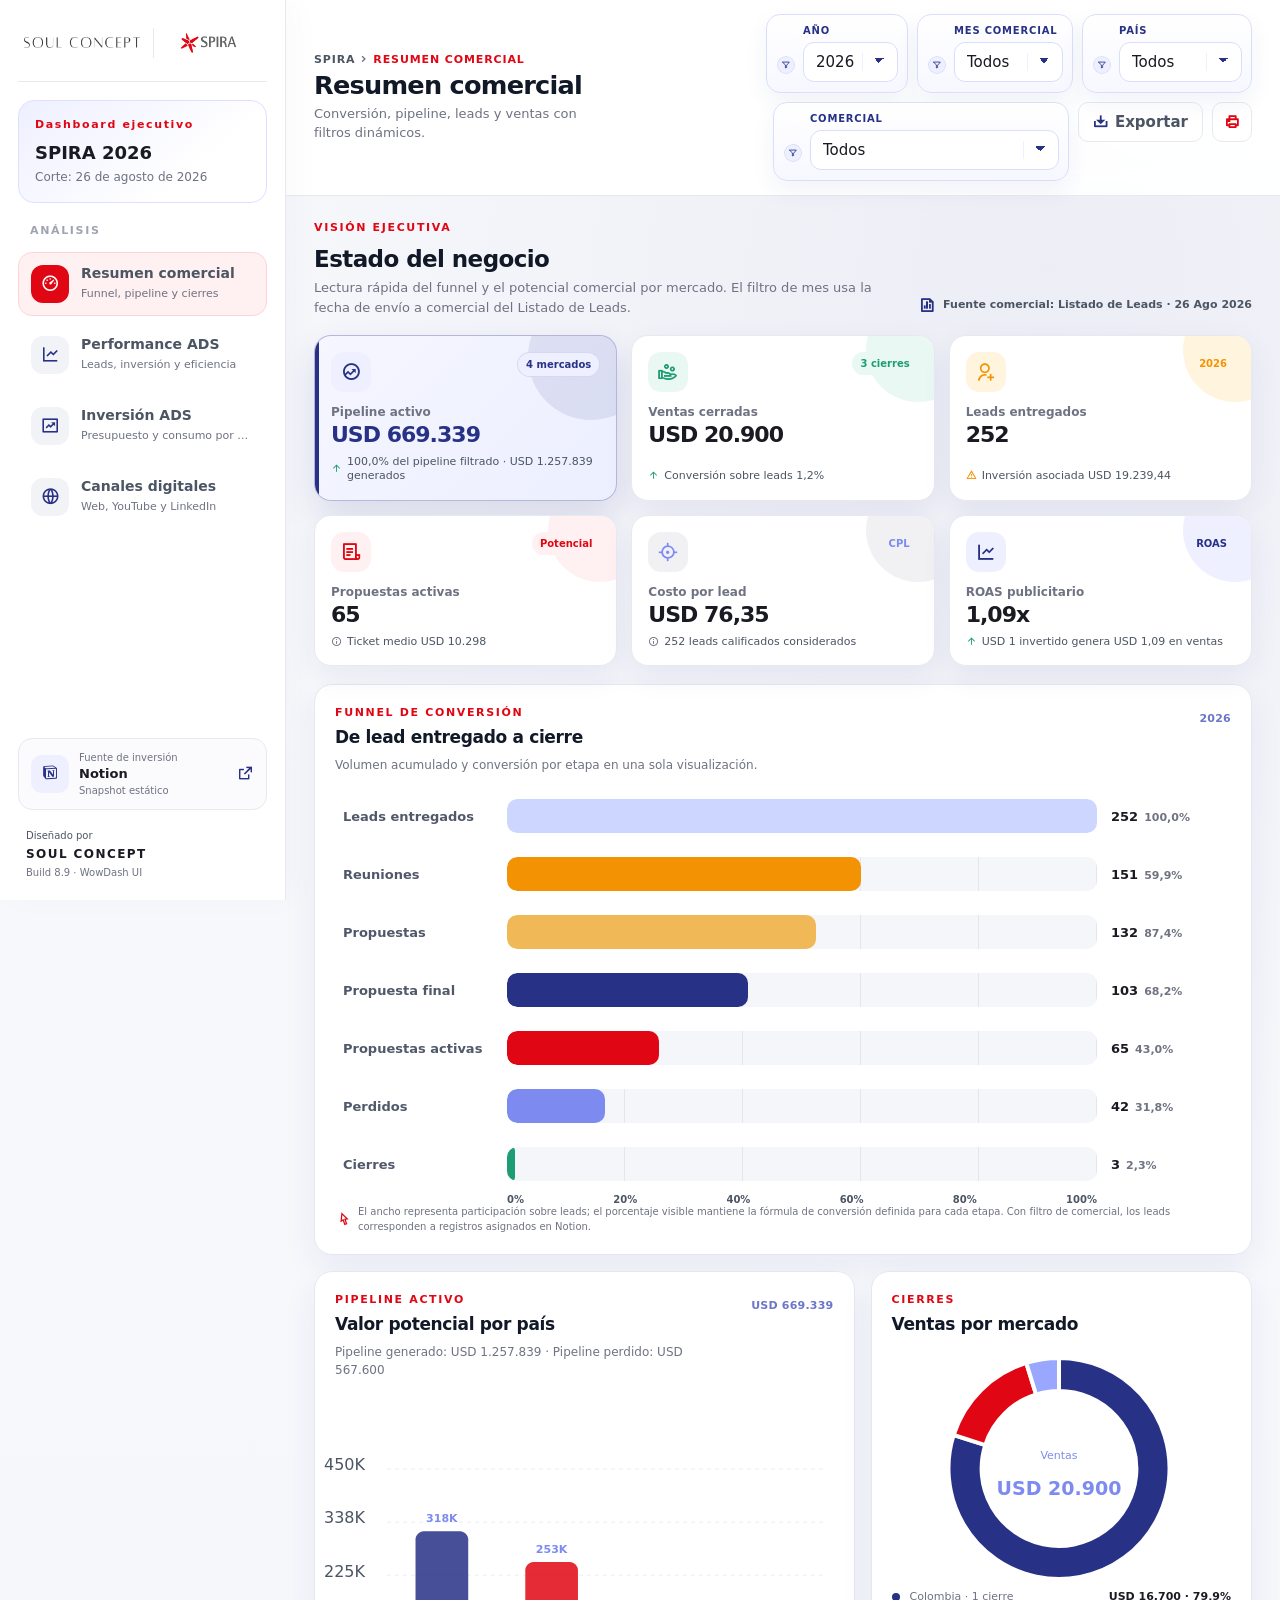
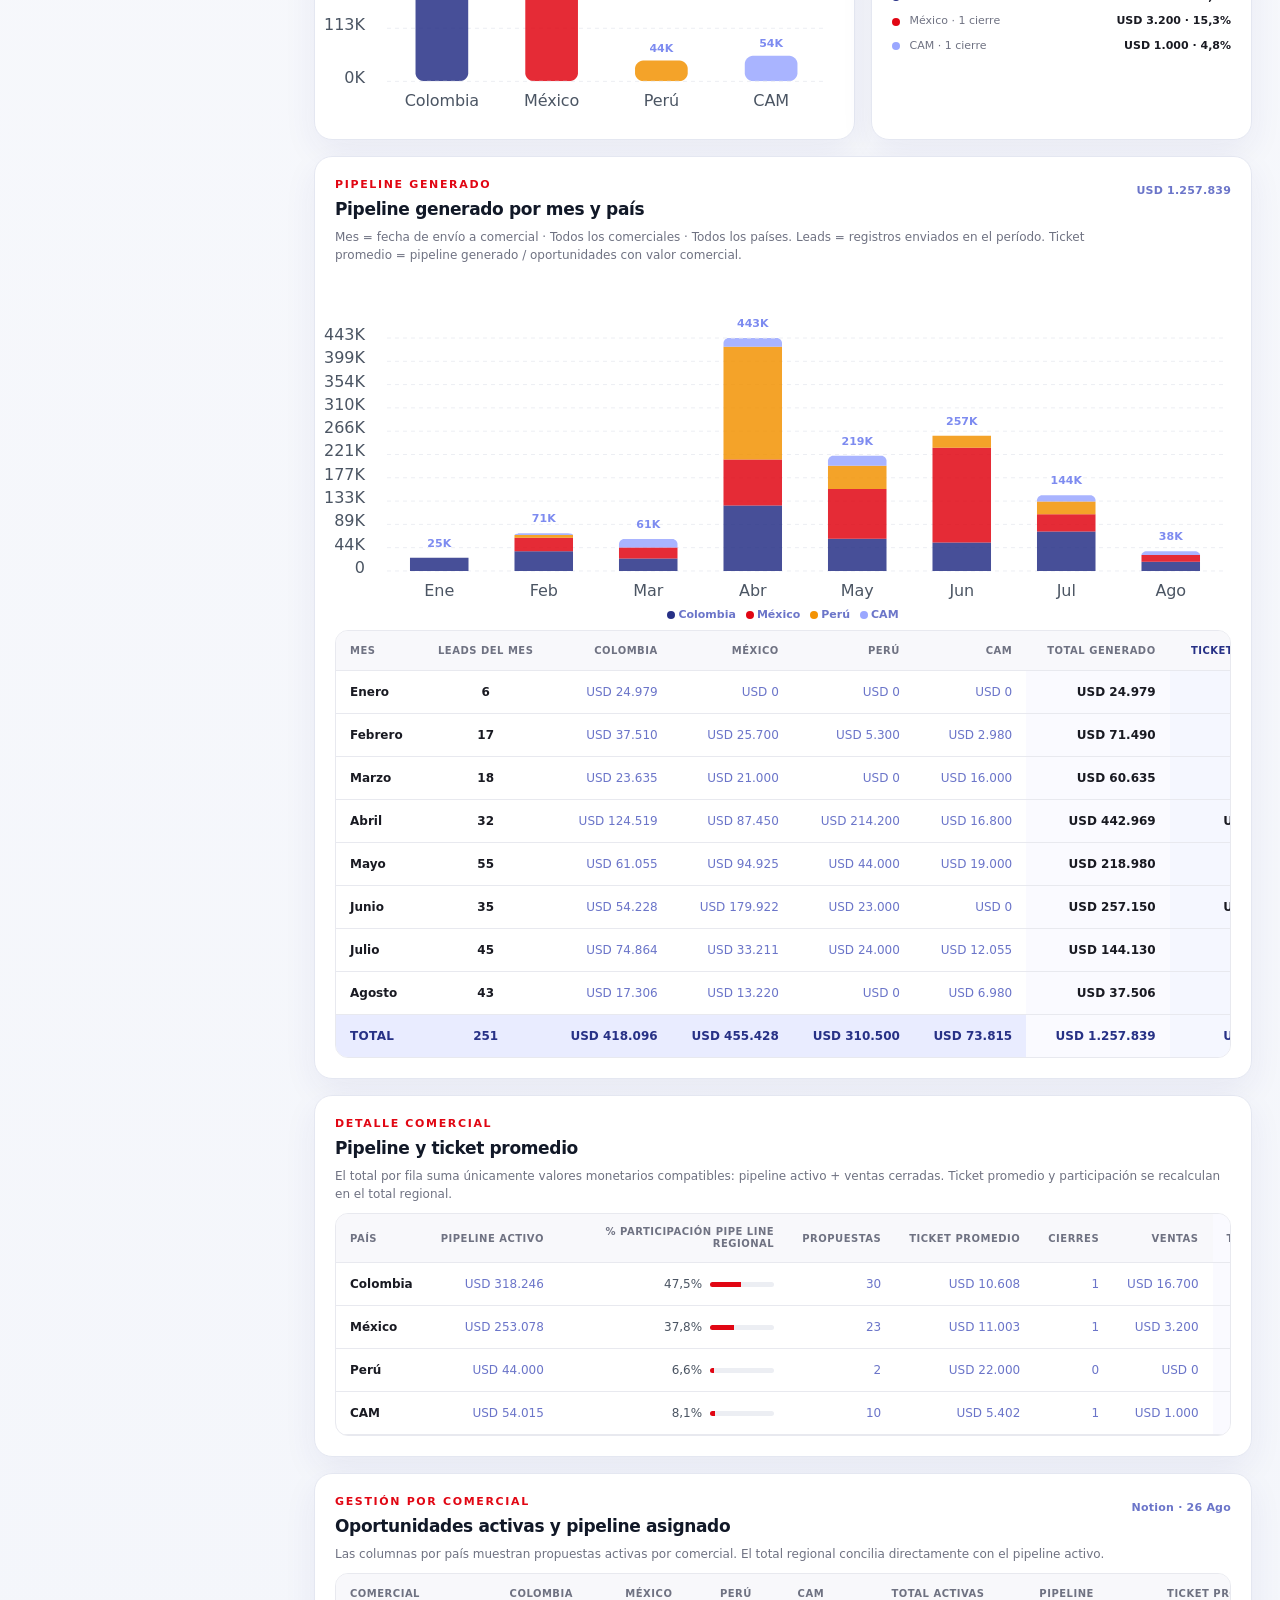
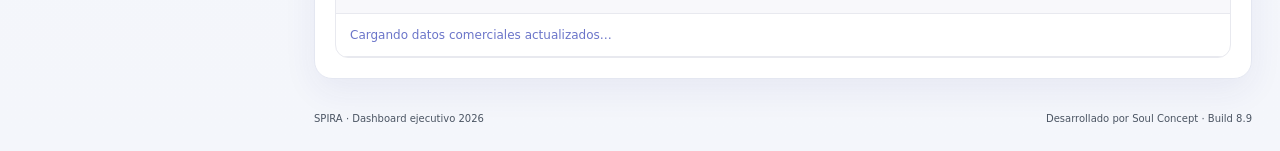
==== index.html @ 70981983 "primera versión del dashboard'" ====
<!doctype html>
<html lang="es">
<head>
  <meta charset="utf-8">
  <meta name="viewport" content="width=device-width, initial-scale=1">
  <meta name="description" content="Dashboard comercial, ADS y resultados de canales digitales de SPIRA, desarrollado por Soul Concept sobre la plantilla WowDash.">
  <meta name="theme-color" content="#E10613">
  <title>SPIRA | Dashboard 2026</title>
  <link rel="icon" href="assets/images/spira-logo.png" type="image/png">
  <link rel="stylesheet" href="assets/css/remixicon.css">
  <link rel="stylesheet" href="assets/css/lib/apexcharts.css">
  <link rel="stylesheet" href="assets/css/wowdash.css">
  <link rel="stylesheet" href="assets/css/spira-wowdash.css?v=8.9.0">
</head>
<body>
  <div class="spira-app">
    <div class="sidebar-backdrop" id="sidebarBackdrop" hidden></div>

    <aside class="spira-sidebar" id="sidebar" aria-label="Navegación principal">
      <div class="sidebar-brand">
        <div class="brand-logos">
          <img src="assets/images/soul-concept-logo.png" alt="Soul Concept" class="logo-soul">
          <span class="brand-separator" aria-hidden="true"></span>
          <img src="assets/images/spira-logo.png" alt="SPIRA" class="logo-spira">
        </div>
        <button class="sidebar-close mobile-only" id="sidebarClose" type="button" aria-label="Cerrar navegación"><i class="ri-close-line"></i></button>
      </div>

      <div class="client-card">
        <span class="client-card-label">Dashboard ejecutivo</span>
        <strong>SPIRA 2026</strong>
        <small>Corte: 26 de agosto de 2026</small>
      </div>

      <nav class="sidebar-nav" aria-label="Secciones del dashboard">
        <p class="nav-section-label">ANÁLISIS</p>
        <button class="nav-link active" type="button" data-view="overview">
          <span class="nav-link-icon"><i class="ri-dashboard-3-line"></i></span>
          <span><strong>Resumen comercial</strong><small>Funnel, pipeline y cierres</small></span>
        </button>
        <button class="nav-link" type="button" data-view="ads">
          <span class="nav-link-icon"><i class="ri-line-chart-line"></i></span>
          <span><strong>Performance ADS</strong><small>Leads, inversión y eficiencia</small></span>
        </button>
        <button class="nav-link" type="button" data-view="investment">
          <span class="nav-link-icon"><i class="ri-funds-box-line"></i></span>
          <span><strong>Inversión ADS</strong><small>Presupuesto y consumo por país</small></span>
        </button>
        <button class="nav-link" type="button" data-view="digital">
          <span class="nav-link-icon"><i class="ri-global-line"></i></span>
          <span><strong>Canales digitales</strong><small>Web, YouTube y LinkedIn</small></span>
        </button>
      </nav>

      <div class="sidebar-source">
        <div class="source-icon"><i class="ri-notion-fill"></i></div>
        <div><span>Fuente de inversión</span><strong>Notion</strong><small>Snapshot estático</small></div>
        <a href="https://app.notion.com/p/soulcreative/USD-Total-Inversi-n-de-Publicidad-2025-2026-36c662d9fcba8015a715d35a4a01ae49?source=copy_link" target="_blank" rel="noopener" aria-label="Abrir fuente en Notion"><i class="ri-external-link-line"></i></a>
      </div>

      <div class="sidebar-footer">
        <span>Diseñado por</span>
        <strong>SOUL CONCEPT</strong>
        <small>Build 8.9 · WowDash UI</small>
      </div>
    </aside>

    <main class="spira-main">
      <header class="spira-topbar">
        <div class="topbar-title-group">
          <button class="menu-toggle mobile-only" id="menuToggle" type="button" aria-label="Abrir navegación"><i class="ri-menu-2-line"></i></button>
          <div>
            <div class="breadcrumb"><span>SPIRA</span><i class="ri-arrow-right-s-line"></i><span id="breadcrumbCurrent">Resumen comercial</span></div>
            <h1 id="pageTitle">Resumen comercial</h1>
            <p id="pageSubtitle">Conversión, pipeline y ventas acumuladas en 2026.</p>
          </div>
        </div>
        <div class="topbar-actions">
          <label class="control-field" id="yearControl">
            <span>Año</span>
            <select id="yearFilter" aria-label="Filtrar por año"></select>
          </label>
          <label class="control-field" id="monthControl">
            <span>Mes</span>
            <select id="monthFilter" aria-label="Filtrar por mes"></select>
          </label>
          <label class="control-field" id="countryControl">
            <span>País</span>
            <select id="countryFilter" aria-label="Filtrar por país">
              <option value="all">Todos</option>
              <option value="Colombia">Colombia</option>
              <option value="México">México</option>
              <option value="Perú">Perú</option>
              <option value="CAM">CAM</option>
            </select>
          </label>
          <label class="control-field" id="commercialControl">
            <span>Comercial</span>
            <select id="commercialFilter" aria-label="Filtrar por comercial"><option value="all">Todos</option></select>
          </label>
          <button class="topbar-button" id="exportButton" type="button" title="Exportar datos visibles"><i class="ri-download-2-line"></i><span>Exportar</span></button>
          <button class="topbar-button icon-only" id="printButton" type="button" title="Imprimir o guardar como PDF"><i class="ri-printer-line"></i></button>
        </div>
      </header>

      <div class="spira-content">
        <section class="view-section active" id="overviewView" data-view-panel="overview">
          <div class="section-intro">
            <div><span class="section-kicker">VISIÓN EJECUTIVA</span><h2>Estado del negocio</h2><p>Lectura rápida del funnel y el potencial comercial por mercado. El filtro de mes usa la fecha de envío a comercial del Listado de Leads.</p></div>
            <div class="source-chip"><i class="ri-file-chart-line"></i><span>Fuente comercial: Listado de Leads · 26 Ago 2026</span></div>
          </div>
          <div class="metric-grid" id="overviewMetrics"></div>
          <div class="dashboard-grid">
            <article class="panel span-12 funnel-panel">
              <div class="panel-header"><div><span class="panel-kicker">FUNNEL DE CONVERSIÓN</span><h3>De lead entregado a cierre</h3><p class="panel-support">Volumen acumulado y conversión por etapa en una sola visualización.</p></div><span class="panel-badge" id="funnelPeriodBadge">Todos los años</span></div>
              <div class="funnel-single-view">
                <div id="funnelChart" class="chart-box chart-funnel"></div>
                <p class="interaction-hint funnel-hint"><i class="ri-cursor-line"></i>El ancho representa participación sobre leads; el porcentaje visible mantiene la fórmula de conversión definida para cada etapa. Con filtro de comercial, los leads corresponden a registros asignados en Notion.</p>
              </div>
            </article>
            <article class="panel span-7">
              <div class="panel-header"><div><span class="panel-kicker">PIPELINE ACTIVO</span><h3>Valor potencial por país</h3><p class="panel-support" id="pipelineSupport">Pipeline generado: USD 1.257.839 · Pipeline perdido: USD 567.600</p></div><span class="panel-badge" id="pipelineTotalBadge"></span></div>
              <div id="pipelineChart" class="chart-box"></div>
            </article>
            <article class="panel span-5">
              <div class="panel-header"><div><span class="panel-kicker">CIERRES</span><h3>Ventas por mercado</h3></div></div>
              <div id="salesChart" class="chart-box"></div>
              <div id="salesLegend" class="compact-legend"></div>
            </article>
            <article class="panel span-12 pipeline-generated-panel">
              <div class="panel-header"><div><span class="panel-kicker">PIPELINE GENERADO</span><h3>Pipeline generado por mes y país</h3><p class="panel-support" id="pipelineGeneratedSupport">Mes = fecha de envío a comercial. Leads = registros enviados en el período. Ticket promedio = pipeline generado / oportunidades con valor comercial.</p></div><span class="panel-badge" id="pipelineGeneratedTotalBadge">—</span></div>
              <div id="pipelineGeneratedChart" class="chart-box pipeline-generated-chart"></div>
              <div class="responsive-table pipeline-generated-table-wrap">
                <table>
                  <thead><tr id="pipelineGeneratedTableHead"><th>Mes</th><th>Leads del mes</th><th>Colombia</th><th>México</th><th>Perú</th><th>CAM</th><th>Total generado</th><th>Ticket promedio</th></tr></thead>
                  <tbody id="pipelineGeneratedTable"></tbody>
                  <tfoot id="pipelineGeneratedTableFoot"></tfoot>
                </table>
              </div>
            </article>
            <article class="panel span-12">
              <div class="panel-header"><div><span class="panel-kicker">DETALLE COMERCIAL</span><h3>Pipeline y ticket promedio</h3><p class="panel-support">El total por fila suma únicamente valores monetarios compatibles: pipeline activo + ventas cerradas. Ticket promedio y participación se recalculan en el total regional.</p></div></div>
              <div class="responsive-table pipeline-detail-wrap"><table><thead><tr><th>País</th><th>Pipeline activo</th><th>% participación Pipe Line regional</th><th>Propuestas</th><th>Ticket promedio</th><th>Cierres</th><th>Ventas</th><th>Total valor comercial</th></tr></thead><tbody id="pipelineTable"></tbody><tfoot id="pipelineTableFoot"></tfoot></table></div>
            </article>
            <article class="panel span-12">
              <div class="panel-header"><div><span class="panel-kicker">GESTIÓN POR COMERCIAL</span><h3>Oportunidades activas y pipeline asignado</h3><p class="panel-support" id="commercialBreakdownNote">Las columnas por país muestran propuestas activas por comercial. El total regional concilia directamente con el pipeline activo.</p></div><span class="panel-badge">Notion · 26 Ago</span></div>
              <div class="responsive-table commercial-breakdown-wrap"><table><thead><tr><th>Comercial</th><th>Colombia</th><th>México</th><th>Perú</th><th>CAM</th><th>Total activas</th><th>Pipeline</th><th>Ticket promedio</th><th>Cierres</th><th>Ventas</th></tr></thead><tbody id="commercialBreakdownTable"><tr><td colspan="10">Cargando datos comerciales actualizados…</td></tr></tbody><tfoot id="commercialBreakdownFoot"></tfoot></table></div>
            </article>
          </div>
        </section>

        <section class="view-section" id="adsView" data-view-panel="ads" hidden>
          <div class="section-intro">
            <div><span class="section-kicker">GENERACIÓN DE DEMANDA</span><h2>Performance de campañas</h2><p>Comportamiento mensual de leads, inversión y eficiencia. El filtro de mes aplica al mismo período en leads e inversión.</p></div>
            <div class="source-chip"><i class="ri-database-2-line"></i><span>Inversión: Notion · Leads: Tabla de control Leads # · 26 Ago</span></div>
          </div>
          <div class="metric-grid" id="adsMetrics"></div>
          <div class="dashboard-grid">
            <article class="panel span-7">
              <div class="panel-header"><div><span class="panel-kicker">LEADS VS. META</span><h3>Evolución mensual</h3></div><span class="panel-badge">Meta: 25 leads</span></div>
              <div id="leadsTrendChart" class="chart-box"></div>
            </article>
            <article class="panel span-5">
              <div class="panel-header"><div><span class="panel-kicker">EFICIENCIA</span><h3>Costo por lead</h3></div></div>
              <div id="cplChart" class="chart-box"></div>
            </article>
            <article class="panel span-8">
              <div class="panel-header"><div><span class="panel-kicker">INVERSIÓN ADS</span><h3>Consumo mensual por plataforma</h3></div><span class="panel-badge">Autorizado: USD 3.000/mes</span></div>
              <div id="adsInvestmentChart" class="chart-box chart-lg"></div>
              <p class="interaction-hint"><i class="ri-cursor-line"></i>Pasa el cursor por las barras para ver el valor exacto en USD.</p>
            </article>
            <article class="panel span-4">
              <div class="panel-header"><div><span class="panel-kicker">MIX DE MEDIOS</span><h3>Distribución por plataforma</h3></div></div>
              <div id="adsPlatformChart" class="chart-box"></div>
              <div id="adsPlatformLegend" class="compact-legend"></div>
            </article>
            <article class="panel span-12">
              <div class="panel-header"><div><span class="panel-kicker">LEADS CALIFICADOS</span><h3>Desempeño por país y mes</h3></div><div class="view-toggle" role="group" aria-label="Cambiar visualización"><button class="toggle-option active" data-country-mode="chart" type="button">Gráfico</button><button class="toggle-option" data-country-mode="table" type="button">Tabla</button></div></div>
              <div id="countryLeadsChart" class="chart-box"></div>
              <div id="countryLeadsTableWrap" class="responsive-table" hidden><table><thead id="countryLeadsTableHead"></thead><tbody id="countryLeadsTable"></tbody><tfoot id="countryLeadsTableFoot"></tfoot></table></div><p class="data-footnote">Nota de fuente: en junio, la fila TOTAL de la Tabla de control registra 35 leads calificados y el detalle por país suma 36. El dashboard conserva el total consolidado y el detalle territorial exactamente como aparecen en el archivo.</p>
            </article>
          </div>
        </section>

        <section class="view-section" id="investmentView" data-view-panel="investment" hidden>
          <div class="section-intro">
            <div><span class="section-kicker">CONTROL PRESUPUESTARIO</span><h2>Inversión ADS</h2><p>Presupuesto aprobado, ejecución por plataforma y distribución por país.</p></div>
            <a class="source-chip source-link" href="https://app.notion.com/p/soulcreative/USD-Total-Inversi-n-de-Publicidad-2025-2026-36c662d9fcba8015a715d35a4a01ae49?source=copy_link" target="_blank" rel="noopener"><i class="ri-notion-fill"></i><span>Abrir fuente en Notion</span><i class="ri-external-link-line"></i></a>
          </div>
          <div class="metric-grid" id="investmentMetrics"></div>
          <div class="dashboard-grid">
            <article class="panel span-8">
              <div class="panel-header"><div><span class="panel-kicker">PRESUPUESTO VS. INVERSIÓN</span><h3>Consumo mensual consolidado</h3></div><span class="panel-badge" id="investmentYearBadge"></span></div>
              <div id="investmentTrendChart" class="chart-box chart-lg"></div>
              <p class="interaction-hint"><i class="ri-cursor-line"></i>Haz clic en un mes para actualizar automáticamente el detalle por país.</p>
            </article>
            <article class="panel span-4">
              <div class="panel-header"><div><span class="panel-kicker">MIX DE INVERSIÓN</span><h3>Plataformas</h3></div></div>
              <div id="investmentPlatformChart" class="chart-box"></div>
              <div id="investmentPlatformLegend" class="compact-legend"></div>
            </article>
            <article class="panel span-12">
              <div class="panel-header stack-mobile"><div><span class="panel-kicker">DISTRIBUCIÓN POR PAÍS</span><h3 id="countryBudgetTitle">Presupuesto individual y consumo</h3></div><div class="panel-filters"><label><span>Mes analizado</span><select id="countryMonthFilter"></select></label><label><span>Visualización</span><select id="countryMetricFilter"><option value="spent">Invertido</option><option value="consumption">% consumido</option><option value="remaining">Saldo</option></select></label></div></div>
              <div id="countryBudgetChart" class="chart-box"></div>
              <div id="countryBudgetCards" class="country-budget-grid"></div>
            </article>
            <article class="panel span-7">
              <div class="panel-header"><div><span class="panel-kicker">TENDENCIA POR PAÍS</span><h3>Inversión mensual</h3></div></div>
              <div id="countryTrendChart" class="chart-box"></div>
            </article>
            <article class="panel span-5">
              <div class="panel-header"><div><span class="panel-kicker">ALERTAS</span><h3>Desviaciones de presupuesto</h3></div></div>
              <div id="budgetAlerts" class="alert-list"></div>
            </article>
            <article class="panel span-12">
              <div class="panel-header stack-mobile"><div><span class="panel-kicker">HISTÓRICO NOTION</span><h3>Detalle mensual consolidado</h3></div><div class="table-tools"><button id="investmentCsvButton" class="small-action" type="button"><i class="ri-file-excel-2-line"></i>CSV</button></div></div>
              <div class="responsive-table"><table><thead><tr><th>Mes</th><th>Presupuesto</th><th>LinkedIn</th><th>Google</th><th>Total invertido</th><th>Consumo</th><th>Saldo</th><th>Leads</th></tr></thead><tbody id="investmentTable"></tbody><tfoot id="investmentTableFoot"></tfoot></table></div>
              <p class="data-footnote">Fuente exclusiva de esta sección: bases consolidadas y por país de Notion. Snapshot: 26 de agosto de 2026. Las bases por país pueden presentar diferencias de conciliación frente al consolidado por plataforma; se conservan los valores fuente.</p>
            </article>
          </div>
        </section>

        <section class="view-section" id="digitalView" data-view-panel="digital" hidden>
          <div class="section-intro">
            <div><span class="section-kicker">ECOSISTEMA DIGITAL</span><h2>Resultados de canales digitales</h2><p>Evolución de Web, YouTube y LinkedIn desde la línea base hasta la gestión actual.</p></div>
            <div class="source-chip"><i class="ri-bar-chart-grouped-line"></i><span>Fuentes: GA4 · YouTube Analytics · LinkedIn Analytics</span></div>
          </div>

          <div class="digital-filter-bar digital-filter-bar-history" aria-label="Filtros de resultados digitales">
            <label class="digital-filter-field"><span>Canal</span><select id="digitalChannelFilter"><option value="all">Todos</option><option value="Web">Web</option><option value="YouTube">YouTube</option><option value="LinkedIn">LinkedIn</option></select></label>
            <label class="digital-filter-field"><span>Cobertura</span><select id="digitalStatusFilter"><option value="all">Todos los períodos</option><option value="Completo">Solo completos</option><option value="Parcial">Solo parciales</option><option value="Sin datos">Sin datos</option></select></label>
            <div class="digital-period-summary"><span>Histórico visible</span><strong id="digitalPeriodSummary">Serie completa · todos los canales</strong></div>
          </div>

          <div class="digital-history-context" aria-label="Lectura de la serie histórica">
            <span class="history-phase history-before"><i></i>Línea base previa</span>
            <span class="history-marker"><i class="ri-flag-2-line"></i>Inicio de gestión: 01/08/2025</span>
            <span class="history-phase history-after"><i></i>Gestión de la agencia</span>
            <small>Los gráficos comparten un único eje temporal. Los períodos parciales permanecen visibles, mientras los comparativos automáticos usan únicamente meses completos.</small>
          </div>

          <div id="digitalCoverageStrip" class="coverage-strip"></div>

          <article class="panel digital-comparison-panel">
            <div class="panel-header stack-mobile"><div><span class="panel-kicker">COMPARATIVO AUTOMÁTICO</span><h3>Línea base vs. gestión</h3><p class="panel-support">Promedios mensuales calculados con períodos completos. Las métricas con definiciones distintas se identifican expresamente.</p></div><span class="panel-badge">Corte: 04/08/2026</span></div>
            <div id="digitalComparisonGrid" class="digital-comparison-grid"></div>
          </article>

          <div class="metric-grid digital-metric-grid" id="digitalMetrics"></div>

          <div class="dashboard-grid">
            <article class="panel span-8 digital-channel-panel" data-digital-channel="Web">
              <div class="panel-header"><div><span class="panel-kicker digital-web">WEB · TRÁFICO</span><h3>Sesiones, interacción y vistas</h3><p class="panel-support">La serie GA4 se muestra separada de la línea histórica cuando las definiciones no son comparables.</p></div><span class="panel-badge" id="webPeriodBadge"></span></div>
              <div id="webTrafficChart" class="chart-box chart-lg"></div>
            </article>
            <article class="panel span-4 digital-channel-panel" data-digital-channel="Web">
              <div class="panel-header"><div><span class="panel-kicker digital-web">WEB · CALIDAD</span><h3>Interacción y rebote</h3></div></div>
              <div id="webQualityChart" class="chart-box"></div>
              <div id="webInsight" class="digital-insight"></div>
            </article>

            <article class="panel span-8 digital-channel-panel" data-digital-channel="YouTube">
              <div class="panel-header"><div><span class="panel-kicker digital-youtube">YOUTUBE · EVOLUCIÓN</span><h3>Horas y producción mensual</h3><p class="panel-support">Serie comparable de horas de visualización y videos publicados antes y durante la gestión.</p></div><span class="panel-badge" id="youtubePeriodBadge"></span></div>
              <div id="youtubeConsumptionChart" class="chart-box chart-lg"></div>
            </article>
            <article class="panel span-4 digital-channel-panel" data-digital-channel="YouTube">
              <div class="panel-header"><div><span class="panel-kicker digital-youtube">YOUTUBE · EFICIENCIA</span><h3>CTR y retención</h3></div></div>
              <div id="youtubeEfficiencyChart" class="chart-box"></div>
              <div id="youtubeInsight" class="digital-insight"></div>
            </article>
            <article class="panel span-12 digital-channel-panel" data-digital-channel="YouTube">
              <div class="panel-header"><div><span class="panel-kicker digital-youtube">YOUTUBE · VISUALIZACIONES</span><h3>Rendimiento del contenido</h3></div><span class="panel-badge">Spira Talks desde 07/08/2025</span></div>
              <div id="youtubeProductionChart" class="chart-box"></div>
            </article>

            <article class="panel span-8 digital-channel-panel" data-digital-channel="LinkedIn">
              <div class="panel-header"><div><span class="panel-kicker digital-linkedin">LINKEDIN · ALCANCE</span><h3>Orgánico, patrocinado y total histórico</h3><p class="panel-support">El volumen patrocinado se mantiene separado para evitar atribuirlo al desempeño orgánico.</p></div><span class="panel-badge" id="linkedinPeriodBadge"></span></div>
              <div id="linkedinReachChart" class="chart-box chart-lg"></div>
            </article>
            <article class="panel span-4 digital-channel-panel" data-digital-channel="LinkedIn">
              <div class="panel-header"><div><span class="panel-kicker digital-linkedin">LINKEDIN · COMUNIDAD</span><h3>Seguidores y visitantes</h3></div></div>
              <div id="linkedinCommunityChart" class="chart-box"></div>
              <div id="linkedinInsight" class="digital-insight"></div>
            </article>
            <article class="panel span-7 digital-channel-panel" data-digital-channel="LinkedIn">
              <div class="panel-header"><div><span class="panel-kicker digital-linkedin">LINKEDIN · RESPUESTA</span><h3>CTR y tasa real de interacción</h3></div></div>
              <div id="linkedinResponseChart" class="chart-box"></div>
            </article>
            <article class="panel span-5 digital-channel-panel" data-digital-channel="LinkedIn">
              <div class="panel-header"><div><span class="panel-kicker digital-linkedin">BENCHMARK</span><h3>Crecimiento de seguidores</h3></div><span class="panel-badge">03/08/2025–02/08/2026</span></div>
              <div id="competitorChart" class="chart-box"></div>
              <p class="data-footnote">Benchmark independiente. No se suma con los resultados de SPIRA.</p>
            </article>


            <article class="panel span-12 digital-history-table-panel">
              <div class="panel-header stack-mobile"><div><span class="panel-kicker neutral">HISTÓRICO CONSOLIDADO</span><h3>Detalle mensual del período visible</h3><p class="panel-support">Una única tabla para revisar evolución, cobertura y principales métricas por mes.</p></div><span class="panel-badge" id="digitalHistoryBadge"></span></div>
              <div class="responsive-table digital-history-table-wrap"><table><thead id="digitalHistoryHead"></thead><tbody id="digitalHistoryTable"></tbody><tfoot id="digitalHistoryFoot"></tfoot></table></div>
            </article>

            <article class="panel span-12 digital-quality-panel">
              <div class="panel-header"><div><span class="panel-kicker neutral">CALIDAD Y COBERTURA</span><h3>Notas para interpretar los resultados</h3></div><span class="panel-badge">Corte: 04/08/2026</span></div>
              <div id="digitalQualityGrid" class="quality-grid"></div>
            </article>
          </div>
        </section>
      </div>

      <footer class="spira-footer"><span>SPIRA · Dashboard ejecutivo 2026</span><span>Desarrollado por Soul Concept · Build 8.9</span></footer>
    </main>
  </div>

  <div class="toast" id="toast" role="status" aria-live="polite"></div>

  <script src="assets/js/lib/apexcharts.min.js"></script>
  <script src="assets/js/data.js?v=8.9.0"></script>
  <script src="assets/js/digital-data.js?v=8.9.0"></script>
  <script src="assets/js/dashboard.js?v=8.9.0"></script>
</body>
</html>
---- assets/css/lib/apexcharts.css ----
@keyframes opaque {
  0% {
      opacity: 0
  }

  to {
      opacity: 1
  }
}

@keyframes resizeanim {
  0%,to {
      opacity: 0
  }
}

.apexcharts-canvas {
  position: relative;
  user-select: none
}

.apexcharts-canvas ::-webkit-scrollbar {
  -webkit-appearance: none;
  width: 6px
}

.apexcharts-canvas ::-webkit-scrollbar-thumb {
  border-radius: 4px;
  background-color: rgba(0,0,0,.5);
  box-shadow: 0 0 1px rgba(255,255,255,.5);
  -webkit-box-shadow: 0 0 1px rgba(255,255,255,.5)
}

.apexcharts-inner {
  position: relative
}

.apexcharts-text tspan {
  font-family: inherit
}

.legend-mouseover-inactive {
  transition: .15s ease all;
  opacity: .2
}

.apexcharts-legend-text {
  padding-left: 15px;
  margin-left: -15px;
}

.apexcharts-series-collapsed {
  opacity: 0
}

.apexcharts-tooltip {
  border-radius: 5px;
  box-shadow: 2px 2px 6px -4px #999;
  cursor: default;
  font-size: 14px;
  left: 62px;
  opacity: 0;
  pointer-events: none;
  position: absolute;
  top: 20px;
  display: flex;
  flex-direction: column;
  overflow: hidden;
  white-space: nowrap;
  z-index: 12;
  transition: .15s ease all
}

.apexcharts-tooltip.apexcharts-active {
  opacity: 1;
  transition: .15s ease all
}

.apexcharts-tooltip.apexcharts-theme-light {
  border: 1px solid #e3e3e3;
  background: rgba(255,255,255,.96)
}

.apexcharts-tooltip.apexcharts-theme-dark {
  color: #fff;
  background: rgba(30,30,30,.8)
}

.apexcharts-tooltip * {
  font-family: inherit
}

.apexcharts-tooltip-title {
  padding: 6px;
  font-size: 15px;
  margin-bottom: 4px
}

.apexcharts-tooltip.apexcharts-theme-light .apexcharts-tooltip-title {
  background: #eceff1;
  border-bottom: 1px solid #ddd
}

.apexcharts-tooltip.apexcharts-theme-dark .apexcharts-tooltip-title {
  background: rgba(0,0,0,.7);
  border-bottom: 1px solid #333
}

.apexcharts-tooltip-text-goals-value,.apexcharts-tooltip-text-y-value,.apexcharts-tooltip-text-z-value {
  display: inline-block;
  margin-left: 5px;
  font-weight: 600
}

.apexcharts-tooltip-text-goals-label:empty,.apexcharts-tooltip-text-goals-value:empty,.apexcharts-tooltip-text-y-label:empty,.apexcharts-tooltip-text-y-value:empty,.apexcharts-tooltip-text-z-value:empty,.apexcharts-tooltip-title:empty {
  display: none
}

.apexcharts-tooltip-text-goals-label,.apexcharts-tooltip-text-goals-value {
  padding: 6px 0 5px
}

.apexcharts-tooltip-goals-group,.apexcharts-tooltip-text-goals-label,.apexcharts-tooltip-text-goals-value {
  display: flex
}

.apexcharts-tooltip-text-goals-label:not(:empty),.apexcharts-tooltip-text-goals-value:not(:empty) {
  margin-top: -6px
}

.apexcharts-tooltip-marker {
  width: 12px;
  height: 12px;
  position: relative;
  top: 0;
  margin-right: 10px;
  border-radius: 50%
}

.apexcharts-tooltip-series-group {
  padding: 0 10px;
  display: none;
  text-align: left;
  justify-content: left;
  align-items: center
}

.apexcharts-tooltip-series-group.apexcharts-active .apexcharts-tooltip-marker {
  opacity: 1
}

.apexcharts-tooltip-series-group.apexcharts-active,.apexcharts-tooltip-series-group:last-child {
  padding-bottom: 4px
}

.apexcharts-tooltip-series-group-hidden {
  opacity: 0;
  height: 0;
  line-height: 0;
  padding: 0!important
}

.apexcharts-tooltip-y-group {
  padding: 6px 0 5px
}

.apexcharts-custom-tooltip,.apexcharts-tooltip-box {
  padding: 4px 8px
}

.apexcharts-tooltip-boxPlot {
  display: flex;
  flex-direction: column-reverse
}

.apexcharts-tooltip-box>div {
  margin: 4px 0
}

.apexcharts-tooltip-box span.value {
  font-weight: 700
}

.apexcharts-tooltip-rangebar {
  padding: 5px 8px
}

.apexcharts-tooltip-rangebar .category {
  font-weight: 600;
  color: #777
}

.apexcharts-tooltip-rangebar .series-name {
  font-weight: 700;
  display: block;
  margin-bottom: 5px
}

.apexcharts-xaxistooltip,.apexcharts-yaxistooltip {
  opacity: 0;
  pointer-events: none;
  color: #373d3f;
  font-size: 13px;
  text-align: center;
  border-radius: 2px;
  position: absolute;
  z-index: 10;
  background: #eceff1;
  border: 1px solid #90a4ae
}

.apexcharts-xaxistooltip {
  padding: 9px 10px;
  transition: .15s ease all
}

.apexcharts-xaxistooltip.apexcharts-theme-dark {
  background: rgba(0,0,0,.7);
  border: 1px solid rgba(0,0,0,.5);
  color: #fff
}

.apexcharts-xaxistooltip:after,.apexcharts-xaxistooltip:before {
  left: 50%;
  border: solid transparent;
  content: " ";
  height: 0;
  width: 0;
  position: absolute;
  pointer-events: none
}

.apexcharts-xaxistooltip:after {
  border-color: transparent;
  border-width: 6px;
  margin-left: -6px
}

.apexcharts-xaxistooltip:before {
  border-color: transparent;
  border-width: 7px;
  margin-left: -7px
}

.apexcharts-xaxistooltip-bottom:after,.apexcharts-xaxistooltip-bottom:before {
  bottom: 100%
}

.apexcharts-xaxistooltip-top:after,.apexcharts-xaxistooltip-top:before {
  top: 100%
}

.apexcharts-xaxistooltip-bottom:after {
  border-bottom-color: #eceff1
}

.apexcharts-xaxistooltip-bottom:before {
  border-bottom-color: #90a4ae
}

.apexcharts-xaxistooltip-bottom.apexcharts-theme-dark:after,.apexcharts-xaxistooltip-bottom.apexcharts-theme-dark:before {
  border-bottom-color: rgba(0,0,0,.5)
}

.apexcharts-xaxistooltip-top:after {
  border-top-color: #eceff1
}

.apexcharts-xaxistooltip-top:before {
  border-top-color: #90a4ae
}

.apexcharts-xaxistooltip-top.apexcharts-theme-dark:after,.apexcharts-xaxistooltip-top.apexcharts-theme-dark:before {
  border-top-color: rgba(0,0,0,.5)
}

.apexcharts-xaxistooltip.apexcharts-active {
  opacity: 1;
  transition: .15s ease all
}

.apexcharts-yaxistooltip {
  padding: 4px 10px
}

.apexcharts-yaxistooltip.apexcharts-theme-dark {
  background: rgba(0,0,0,.7);
  border: 1px solid rgba(0,0,0,.5);
  color: #fff
}

.apexcharts-yaxistooltip:after,.apexcharts-yaxistooltip:before {
  top: 50%;
  border: solid transparent;
  content: " ";
  height: 0;
  width: 0;
  position: absolute;
  pointer-events: none
}

.apexcharts-yaxistooltip:after {
  border-color: transparent;
  border-width: 6px;
  margin-top: -6px
}

.apexcharts-yaxistooltip:before {
  border-color: transparent;
  border-width: 7px;
  margin-top: -7px
}

.apexcharts-yaxistooltip-left:after,.apexcharts-yaxistooltip-left:before {
  left: 100%
}

.apexcharts-yaxistooltip-right:after,.apexcharts-yaxistooltip-right:before {
  right: 100%
}

.apexcharts-yaxistooltip-left:after {
  border-left-color: #eceff1
}

.apexcharts-yaxistooltip-left:before {
  border-left-color: #90a4ae
}

.apexcharts-yaxistooltip-left.apexcharts-theme-dark:after,.apexcharts-yaxistooltip-left.apexcharts-theme-dark:before {
  border-left-color: rgba(0,0,0,.5)
}

.apexcharts-yaxistooltip-right:after {
  border-right-color: #eceff1
}

.apexcharts-yaxistooltip-right:before {
  border-right-color: #90a4ae
}

.apexcharts-yaxistooltip-right.apexcharts-theme-dark:after,.apexcharts-yaxistooltip-right.apexcharts-theme-dark:before {
  border-right-color: rgba(0,0,0,.5)
}

.apexcharts-yaxistooltip.apexcharts-active {
  opacity: 1
}

.apexcharts-yaxistooltip-hidden {
  display: none
}

.apexcharts-xcrosshairs,.apexcharts-ycrosshairs {
  pointer-events: none;
  opacity: 0;
  transition: .15s ease all
}

.apexcharts-xcrosshairs.apexcharts-active,.apexcharts-ycrosshairs.apexcharts-active {
  opacity: 1;
  transition: .15s ease all
}

.apexcharts-ycrosshairs-hidden {
  opacity: 0
}

.apexcharts-selection-rect {
  cursor: move
}

.svg_select_boundingRect,.svg_select_points_rot {
  pointer-events: none;
  opacity: 0;
  visibility: hidden
}

.apexcharts-selection-rect+g .svg_select_boundingRect,.apexcharts-selection-rect+g .svg_select_points_rot {
  opacity: 0;
  visibility: hidden
}

.apexcharts-selection-rect+g .svg_select_points_l,.apexcharts-selection-rect+g .svg_select_points_r {
  cursor: ew-resize;
  opacity: 1;
  visibility: visible
}

.svg_select_points {
  fill: #efefef;
  stroke: #333;
  rx: 2
}

.apexcharts-svg.apexcharts-zoomable.hovering-zoom {
  cursor: crosshair
}

.apexcharts-svg.apexcharts-zoomable.hovering-pan {
  cursor: move
}

.apexcharts-menu-icon,.apexcharts-pan-icon,.apexcharts-reset-icon,.apexcharts-selection-icon,.apexcharts-toolbar-custom-icon,.apexcharts-zoom-icon,.apexcharts-zoomin-icon,.apexcharts-zoomout-icon {
  cursor: pointer;
  width: 20px;
  height: 20px;
  line-height: 24px;
  color: #6e8192;
  text-align: center
}

.apexcharts-menu-icon svg,.apexcharts-reset-icon svg,.apexcharts-zoom-icon svg,.apexcharts-zoomin-icon svg,.apexcharts-zoomout-icon svg {
  fill: #6e8192
}

.apexcharts-selection-icon svg {
  fill: #444;
  transform: scale(.76)
}

.apexcharts-theme-dark .apexcharts-menu-icon svg,.apexcharts-theme-dark .apexcharts-pan-icon svg,.apexcharts-theme-dark .apexcharts-reset-icon svg,.apexcharts-theme-dark .apexcharts-selection-icon svg,.apexcharts-theme-dark .apexcharts-toolbar-custom-icon svg,.apexcharts-theme-dark .apexcharts-zoom-icon svg,.apexcharts-theme-dark .apexcharts-zoomin-icon svg,.apexcharts-theme-dark .apexcharts-zoomout-icon svg {
  fill: #f3f4f5
}

.apexcharts-canvas .apexcharts-reset-zoom-icon.apexcharts-selected svg,.apexcharts-canvas .apexcharts-selection-icon.apexcharts-selected svg,.apexcharts-canvas .apexcharts-zoom-icon.apexcharts-selected svg {
  fill: #008ffb
}

.apexcharts-theme-light .apexcharts-menu-icon:hover svg,.apexcharts-theme-light .apexcharts-reset-icon:hover svg,.apexcharts-theme-light .apexcharts-selection-icon:not(.apexcharts-selected):hover svg,.apexcharts-theme-light .apexcharts-zoom-icon:not(.apexcharts-selected):hover svg,.apexcharts-theme-light .apexcharts-zoomin-icon:hover svg,.apexcharts-theme-light .apexcharts-zoomout-icon:hover svg {
  fill: #333
}

.apexcharts-menu-icon,.apexcharts-selection-icon {
  position: relative
}

.apexcharts-reset-icon {
  margin-left: 5px
}

.apexcharts-menu-icon,.apexcharts-reset-icon,.apexcharts-zoom-icon {
  transform: scale(.85)
}

.apexcharts-zoomin-icon,.apexcharts-zoomout-icon {
  transform: scale(.7)
}

.apexcharts-zoomout-icon {
  margin-right: 3px
}

.apexcharts-pan-icon {
  transform: scale(.62);
  position: relative;
  left: 1px;
  top: 0
}

.apexcharts-pan-icon svg {
  fill: #fff;
  stroke: #6e8192;
  stroke-width: 2
}

.apexcharts-pan-icon.apexcharts-selected svg {
  stroke: #008ffb
}

.apexcharts-pan-icon:not(.apexcharts-selected):hover svg {
  stroke: #333
}

.apexcharts-toolbar {
  position: absolute;
  z-index: 11;
  max-width: 176px;
  text-align: right;
  border-radius: 3px;
  padding: 0 6px 2px;
  display: flex;
  justify-content: space-between;
  align-items: center
}

.apexcharts-menu {
  background: #fff;
  position: absolute;
  top: 100%;
  border: 1px solid #ddd;
  border-radius: 3px;
  padding: 3px;
  right: 10px;
  opacity: 0;
  min-width: 110px;
  transition: .15s ease all;
  pointer-events: none
}

.apexcharts-menu.apexcharts-menu-open {
  opacity: 1;
  pointer-events: all;
  transition: .15s ease all
}

.apexcharts-menu-item {
  padding: 6px 7px;
  font-size: 12px;
  cursor: pointer;
}

.apexcharts-theme-light .apexcharts-menu-item:hover {
  background: #eee
}

.apexcharts-theme-dark .apexcharts-menu {
  background: rgba(0,0,0,.7);
  color: #fff
}

@media screen and (min-width:768px) {
  .apexcharts-canvas:hover .apexcharts-toolbar {
      opacity: 1
  }
}

.apexcharts-canvas .apexcharts-element-hidden,.apexcharts-datalabel.apexcharts-element-hidden,.apexcharts-hide .apexcharts-series-points {
  opacity: 0
}

.apexcharts-hidden-element-shown {
  opacity: 1;
  transition: 0.25s ease all;
}
.apexcharts-datalabel,.apexcharts-datalabel-label,.apexcharts-datalabel-value,.apexcharts-datalabels,.apexcharts-pie-label {
  cursor: default;
  pointer-events: none
}

.apexcharts-pie-label-delay {
  opacity: 0;
  animation-name: opaque;
  animation-duration: .3s;
  animation-fill-mode: forwards;
  animation-timing-function: ease
}

.apexcharts-annotation-rect,.apexcharts-area-series .apexcharts-area,.apexcharts-area-series .apexcharts-series-markers .apexcharts-marker.no-pointer-events,.apexcharts-gridline,.apexcharts-line,.apexcharts-line-series .apexcharts-series-markers .apexcharts-marker.no-pointer-events,.apexcharts-point-annotation-label,.apexcharts-radar-series path,.apexcharts-radar-series polygon,.apexcharts-toolbar svg,.apexcharts-tooltip .apexcharts-marker,.apexcharts-xaxis-annotation-label,.apexcharts-yaxis-annotation-label,.apexcharts-zoom-rect {
  pointer-events: none
}

.apexcharts-marker {
  transition: .15s ease all
}

.resize-triggers {
  animation: 1ms resizeanim;
  visibility: hidden;
  opacity: 0;
  height: 100%;
  width: 100%;
  overflow: hidden
}

.contract-trigger:before,.resize-triggers,.resize-triggers>div {
  content: " ";
  display: block;
  position: absolute;
  top: 0;
  left: 0
}

.resize-triggers>div {
  height: 100%;
  width: 100%;
  background: #eee;
  overflow: auto
}

.contract-trigger:before {
  overflow: hidden;
  width: 200%;
  height: 200%
}
---- assets/css/wowdash.css ----
@charset "UTF-8";
*, ::before, ::after{
  --tw-border-spacing-x: 0;
  --tw-border-spacing-y: 0;
  --tw-translate-x: 0;
  --tw-translate-y: 0;
  --tw-rotate: 0;
  --tw-skew-x: 0;
  --tw-skew-y: 0;
  --tw-scale-x: 1;
  --tw-scale-y: 1;
  --tw-pan-x:  ;
  --tw-pan-y:  ;
  --tw-pinch-zoom:  ;
  --tw-scroll-snap-strictness: proximity;
  --tw-gradient-from-position:  ;
  --tw-gradient-via-position:  ;
  --tw-gradient-to-position:  ;
  --tw-ordinal:  ;
  --tw-slashed-zero:  ;
  --tw-numeric-figure:  ;
  --tw-numeric-spacing:  ;
  --tw-numeric-fraction:  ;
  --tw-ring-inset:  ;
  --tw-ring-offset-width: 0px;
  --tw-ring-offset-color: #fff;
  --tw-ring-color: rgb(63 131 248 / 0.5);
  --tw-ring-offset-shadow: 0 0 #0000;
  --tw-ring-shadow: 0 0 #0000;
  --tw-shadow: 0 0 #0000;
  --tw-shadow-colored: 0 0 #0000;
  --tw-blur:  ;
  --tw-brightness:  ;
  --tw-contrast:  ;
  --tw-grayscale:  ;
  --tw-hue-rotate:  ;
  --tw-invert:  ;
  --tw-saturate:  ;
  --tw-sepia:  ;
  --tw-drop-shadow:  ;
  --tw-backdrop-blur:  ;
  --tw-backdrop-brightness:  ;
  --tw-backdrop-contrast:  ;
  --tw-backdrop-grayscale:  ;
  --tw-backdrop-hue-rotate:  ;
  --tw-backdrop-invert:  ;
  --tw-backdrop-opacity:  ;
  --tw-backdrop-saturate:  ;
  --tw-backdrop-sepia:  ;
  --tw-contain-size:  ;
  --tw-contain-layout:  ;
  --tw-contain-paint:  ;
  --tw-contain-style:  ;
}
::backdrop{
  --tw-border-spacing-x: 0;
  --tw-border-spacing-y: 0;
  --tw-translate-x: 0;
  --tw-translate-y: 0;
  --tw-rotate: 0;
  --tw-skew-x: 0;
  --tw-skew-y: 0;
  --tw-scale-x: 1;
  --tw-scale-y: 1;
  --tw-pan-x:  ;
  --tw-pan-y:  ;
  --tw-pinch-zoom:  ;
  --tw-scroll-snap-strictness: proximity;
  --tw-gradient-from-position:  ;
  --tw-gradient-via-position:  ;
  --tw-gradient-to-position:  ;
  --tw-ordinal:  ;
  --tw-slashed-zero:  ;
  --tw-numeric-figure:  ;
  --tw-numeric-spacing:  ;
  --tw-numeric-fraction:  ;
  --tw-ring-inset:  ;
  --tw-ring-offset-width: 0px;
  --tw-ring-offset-color: #fff;
  --tw-ring-color: rgb(63 131 248 / 0.5);
  --tw-ring-offset-shadow: 0 0 #0000;
  --tw-ring-shadow: 0 0 #0000;
  --tw-shadow: 0 0 #0000;
  --tw-shadow-colored: 0 0 #0000;
  --tw-blur:  ;
  --tw-brightness:  ;
  --tw-contrast:  ;
  --tw-grayscale:  ;
  --tw-hue-rotate:  ;
  --tw-invert:  ;
  --tw-saturate:  ;
  --tw-sepia:  ;
  --tw-drop-shadow:  ;
  --tw-backdrop-blur:  ;
  --tw-backdrop-brightness:  ;
  --tw-backdrop-contrast:  ;
  --tw-backdrop-grayscale:  ;
  --tw-backdrop-hue-rotate:  ;
  --tw-backdrop-invert:  ;
  --tw-backdrop-opacity:  ;
  --tw-backdrop-saturate:  ;
  --tw-backdrop-sepia:  ;
  --tw-contain-size:  ;
  --tw-contain-layout:  ;
  --tw-contain-paint:  ;
  --tw-contain-style:  ;
}
/*
! tailwindcss v3.4.12 | MIT License | https://tailwindcss.com
*/
/*
1. Prevent padding and border from affecting element width. (https://github.com/mozdevs/cssremedy/issues/4)
2. Allow adding a border to an element by just adding a border-width. (https://github.com/tailwindcss/tailwindcss/pull/116)
*/
*,
::before,
::after {
  box-sizing: border-box; /* 1 */
  border-width: 0; /* 2 */
  border-style: solid; /* 2 */
  border-color: #E5E7EB; /* 2 */
}
::before,
::after {
  --tw-content: '';
}
/*
1. Use a consistent sensible line-height in all browsers.
2. Prevent adjustments of font size after orientation changes in iOS.
3. Use a more readable tab size.
4. Use the user's configured `sans` font-family by default.
5. Use the user's configured `sans` font-feature-settings by default.
6. Use the user's configured `sans` font-variation-settings by default.
7. Disable tap highlights on iOS
*/
html,
:host {
  line-height: 1.5; /* 1 */
  -webkit-text-size-adjust: 100%; /* 2 */
  -moz-tab-size: 4; /* 3 */
  -o-tab-size: 4;
     tab-size: 4; /* 3 */
  font-family: Inter, sans-serif; /* 4 */
  font-feature-settings: normal; /* 5 */
  font-variation-settings: normal; /* 6 */
  -webkit-tap-highlight-color: transparent; /* 7 */
}
/*
1. Remove the margin in all browsers.
2. Inherit line-height from `html` so users can set them as a class directly on the `html` element.
*/
body {
  margin: 0; /* 1 */
  line-height: inherit; /* 2 */
}
/*
1. Add the correct height in Firefox.
2. Correct the inheritance of border color in Firefox. (https://bugzilla.mozilla.org/show_bug.cgi?id=190655)
3. Ensure horizontal rules are visible by default.
*/
hr {
  height: 0; /* 1 */
  color: inherit; /* 2 */
  border-top-width: 1px; /* 3 */
}
/*
Add the correct text decoration in Chrome, Edge, and Safari.
*/
abbr:where([title]) {
  -webkit-text-decoration: underline dotted;
          text-decoration: underline dotted;
}
/*
Remove the default font size and weight for headings.
*/
h1,
h2,
h3,
h4,
h5,
h6 {
  font-size: inherit;
  font-weight: inherit;
}
/*
Reset links to optimize for opt-in styling instead of opt-out.
*/
a {
  color: inherit;
  text-decoration: inherit;
}
/*
Add the correct font weight in Edge and Safari.
*/
b,
strong {
  font-weight: bolder;
}
/*
1. Use the user's configured `mono` font-family by default.
2. Use the user's configured `mono` font-feature-settings by default.
3. Use the user's configured `mono` font-variation-settings by default.
4. Correct the odd `em` font sizing in all browsers.
*/
code,
kbd,
samp,
pre {
  font-family: ui-monospace, SFMono-Regular, Menlo, Monaco, Consolas, "Liberation Mono", "Courier New", monospace; /* 1 */
  font-feature-settings: normal; /* 2 */
  font-variation-settings: normal; /* 3 */
  font-size: 1em; /* 4 */
}
/*
Add the correct font size in all browsers.
*/
small {
  font-size: 80%;
}
/*
Prevent `sub` and `sup` elements from affecting the line height in all browsers.
*/
sub,
sup {
  font-size: 75%;
  line-height: 0;
  position: relative;
  vertical-align: baseline;
}
sub {
  bottom: -0.25em;
}
sup {
  top: -0.5em;
}
/*
1. Remove text indentation from table contents in Chrome and Safari. (https://bugs.chromium.org/p/chromium/issues/detail?id=999088, https://bugs.webkit.org/show_bug.cgi?id=201297)
2. Correct table border color inheritance in all Chrome and Safari. (https://bugs.chromium.org/p/chromium/issues/detail?id=935729, https://bugs.webkit.org/show_bug.cgi?id=195016)
3. Remove gaps between table borders by default.
*/
table {
  text-indent: 0; /* 1 */
  border-color: inherit; /* 2 */
  border-collapse: collapse; /* 3 */
}
/*
1. Change the font styles in all browsers.
2. Remove the margin in Firefox and Safari.
3. Remove default padding in all browsers.
*/
button,
input,
optgroup,
select,
textarea {
  font-family: inherit; /* 1 */
  font-feature-settings: inherit; /* 1 */
  font-variation-settings: inherit; /* 1 */
  font-size: 100%; /* 1 */
  font-weight: inherit; /* 1 */
  line-height: inherit; /* 1 */
  letter-spacing: inherit; /* 1 */
  color: inherit; /* 1 */
  margin: 0; /* 2 */
  padding: 0; /* 3 */
}
/*
Remove the inheritance of text transform in Edge and Firefox.
*/
button,
select {
  text-transform: none;
}
/*
1. Correct the inability to style clickable types in iOS and Safari.
2. Remove default button styles.
*/
button,
input:where([type='button']),
input:where([type='reset']),
input:where([type='submit']) {
  -webkit-appearance: button; /* 1 */
  background-color: transparent; /* 2 */
  background-image: none; /* 2 */
}
/*
Use the modern Firefox focus style for all focusable elements.
*/
:-moz-focusring {
  outline: auto;
}
/*
Remove the additional `:invalid` styles in Firefox. (https://github.com/mozilla/gecko-dev/blob/2f9eacd9d3d995c937b4251a5557d95d494c9be1/layout/style/res/forms.css#L728-L737)
*/
:-moz-ui-invalid {
  box-shadow: none;
}
/*
Add the correct vertical alignment in Chrome and Firefox.
*/
progress {
  vertical-align: baseline;
}
/*
Correct the cursor style of increment and decrement buttons in Safari.
*/
::-webkit-inner-spin-button,
::-webkit-outer-spin-button {
  height: auto;
}
/*
1. Correct the odd appearance in Chrome and Safari.
2. Correct the outline style in Safari.
*/
[type='search'] {
  -webkit-appearance: textfield; /* 1 */
  outline-offset: -2px; /* 2 */
}
/*
Remove the inner padding in Chrome and Safari on macOS.
*/
::-webkit-search-decoration {
  -webkit-appearance: none;
}
/*
1. Correct the inability to style clickable types in iOS and Safari.
2. Change font properties to `inherit` in Safari.
*/
::-webkit-file-upload-button {
  -webkit-appearance: button; /* 1 */
  font: inherit; /* 2 */
}
/*
Add the correct display in Chrome and Safari.
*/
summary {
  display: list-item;
}
/*
Removes the default spacing and border for appropriate elements.
*/
blockquote,
dl,
dd,
h1,
h2,
h3,
h4,
h5,
h6,
hr,
figure,
p,
pre {
  margin: 0;
}
fieldset {
  margin: 0;
  padding: 0;
}
legend {
  padding: 0;
}
ol,
ul,
menu {
  list-style: none;
  margin: 0;
  padding: 0;
}
/*
Reset default styling for dialogs.
*/
dialog {
  padding: 0;
}
/*
Prevent resizing textareas horizontally by default.
*/
textarea {
  resize: vertical;
}
/*
1. Reset the default placeholder opacity in Firefox. (https://github.com/tailwindlabs/tailwindcss/issues/3300)
2. Set the default placeholder color to the user's configured gray 400 color.
*/
input::-moz-placeholder, textarea::-moz-placeholder {
  opacity: 1; /* 1 */
  color: #9CA3AF; /* 2 */
}
input::placeholder,
textarea::placeholder {
  opacity: 1; /* 1 */
  color: #9CA3AF; /* 2 */
}
/*
Set the default cursor for buttons.
*/
button,
[role="button"] {
  cursor: pointer;
}
/*
Make sure disabled buttons don't get the pointer cursor.
*/
:disabled {
  cursor: default;
}
/*
1. Make replaced elements `display: block` by default. (https://github.com/mozdevs/cssremedy/issues/14)
2. Add `vertical-align: middle` to align replaced elements more sensibly by default. (https://github.com/jensimmons/cssremedy/issues/14#issuecomment-634934210)
   This can trigger a poorly considered lint error in some tools but is included by design.
*/
img,
svg,
video,
canvas,
audio,
iframe,
embed,
object {
  display: block; /* 1 */
  vertical-align: middle; /* 2 */
}
/*
Constrain images and videos to the parent width and preserve their intrinsic aspect ratio. (https://github.com/mozdevs/cssremedy/issues/14)
*/
img,
video {
  max-width: 100%;
  height: auto;
}
/* Make elements with the HTML hidden attribute stay hidden by default */
[hidden] {
  display: none;
}
.tooltip-arrow,.tooltip-arrow:before{
  position: absolute;
  width: 8px;
  height: 8px;
  background: inherit;
}
.tooltip-arrow{
  visibility: hidden;
}
.tooltip-arrow:before{
  content: "";
  visibility: visible;
  transform: rotate(45deg);
}
[data-tooltip-style^='light'] + .tooltip > .tooltip-arrow:before{
  border-style: solid;
  border-color: #e5e7eb;
}
[data-tooltip-style^='light'] + .tooltip[data-popper-placement^='top'] > .tooltip-arrow:before{
  border-bottom-width: 1px;
  border-right-width: 1px;
}
[data-tooltip-style^='light'] + .tooltip[data-popper-placement^='right'] > .tooltip-arrow:before{
  border-bottom-width: 1px;
  border-left-width: 1px;
}
[data-tooltip-style^='light'] + .tooltip[data-popper-placement^='bottom'] > .tooltip-arrow:before{
  border-top-width: 1px;
  border-left-width: 1px;
}
[data-tooltip-style^='light'] + .tooltip[data-popper-placement^='left'] > .tooltip-arrow:before{
  border-top-width: 1px;
  border-right-width: 1px;
}
.tooltip[data-popper-placement^='top'] > .tooltip-arrow{
  bottom: -4px;
}
.tooltip[data-popper-placement^='bottom'] > .tooltip-arrow{
  top: -4px;
}
.tooltip[data-popper-placement^='left'] > .tooltip-arrow{
  right: -4px;
}
.tooltip[data-popper-placement^='right'] > .tooltip-arrow{
  left: -4px;
}
.tooltip.invisible > .tooltip-arrow:before{
  visibility: hidden;
}
[data-popper-arrow],[data-popper-arrow]:before{
  position: absolute;
  width: 8px;
  height: 8px;
  background: inherit;
}
[data-popper-arrow]{
  visibility: hidden;
}
[data-popper-arrow]:before{
  content: "";
  visibility: visible;
  transform: rotate(45deg);
}
[data-popper-arrow]:after{
  content: "";
  visibility: visible;
  transform: rotate(45deg);
  position: absolute;
  width: 9px;
  height: 9px;
  background: inherit;
}
[role="tooltip"] > [data-popper-arrow]:before{
  border-style: solid;
  border-color: #e5e7eb;
}
.dark [role="tooltip"] > [data-popper-arrow]:before{
  border-style: solid;
  border-color: #4b5563;
}
[role="tooltip"] > [data-popper-arrow]:after{
  border-style: solid;
  border-color: #e5e7eb;
}
.dark [role="tooltip"] > [data-popper-arrow]:after{
  border-style: solid;
  border-color: #4b5563;
}
[data-popover][role="tooltip"][data-popper-placement^='top'] > [data-popper-arrow]:before{
  border-bottom-width: 1px;
  border-right-width: 1px;
}
[data-popover][role="tooltip"][data-popper-placement^='top'] > [data-popper-arrow]:after{
  border-bottom-width: 1px;
  border-right-width: 1px;
}
[data-popover][role="tooltip"][data-popper-placement^='right'] > [data-popper-arrow]:before{
  border-bottom-width: 1px;
  border-left-width: 1px;
}
[data-popover][role="tooltip"][data-popper-placement^='right'] > [data-popper-arrow]:after{
  border-bottom-width: 1px;
  border-left-width: 1px;
}
[data-popover][role="tooltip"][data-popper-placement^='bottom'] > [data-popper-arrow]:before{
  border-top-width: 1px;
  border-left-width: 1px;
}
[data-popover][role="tooltip"][data-popper-placement^='bottom'] > [data-popper-arrow]:after{
  border-top-width: 1px;
  border-left-width: 1px;
}
[data-popover][role="tooltip"][data-popper-placement^='left'] > [data-popper-arrow]:before{
  border-top-width: 1px;
  border-right-width: 1px;
}
[data-popover][role="tooltip"][data-popper-placement^='left'] > [data-popper-arrow]:after{
  border-top-width: 1px;
  border-right-width: 1px;
}
[data-popover][role="tooltip"][data-popper-placement^='top'] > [data-popper-arrow]{
  bottom: -5px;
}
[data-popover][role="tooltip"][data-popper-placement^='bottom'] > [data-popper-arrow]{
  top: -5px;
}
[data-popover][role="tooltip"][data-popper-placement^='left'] > [data-popper-arrow]{
  right: -5px;
}
[data-popover][role="tooltip"][data-popper-placement^='right'] > [data-popper-arrow]{
  left: -5px;
}
[role="tooltip"].invisible > [data-popper-arrow]:before{
  visibility: hidden;
}
[role="tooltip"].invisible > [data-popper-arrow]:after{
  visibility: hidden;
}
[type='text'],[type='email'],[type='url'],[type='password'],[type='number'],[type='date'],[type='datetime-local'],[type='month'],[type='search'],[type='tel'],[type='time'],[type='week'],[multiple],textarea,select{
  -webkit-appearance: none;
     -moz-appearance: none;
          appearance: none;
  background-color: #fff;
  border-color: #6B7280;
  border-width: 1px;
  border-radius: 0px;
  padding-top: 0.5rem;
  padding-right: 0.75rem;
  padding-bottom: 0.5rem;
  padding-left: 0.75rem;
  font-size: 1rem;
  line-height: 1.5rem;
  --tw-shadow: 0 0 #0000;
}
[type='text']:focus, [type='email']:focus, [type='url']:focus, [type='password']:focus, [type='number']:focus, [type='date']:focus, [type='datetime-local']:focus, [type='month']:focus, [type='search']:focus, [type='tel']:focus, [type='time']:focus, [type='week']:focus, [multiple]:focus, textarea:focus, select:focus{
  outline: 2px solid transparent;
  outline-offset: 2px;
  --tw-ring-inset: var(--tw-empty,/*!*/ /*!*/);
  --tw-ring-offset-width: 0px;
  --tw-ring-offset-color: #fff;
  --tw-ring-color: #1C64F2;
  --tw-ring-offset-shadow: var(--tw-ring-inset) 0 0 0 var(--tw-ring-offset-width) var(--tw-ring-offset-color);
  --tw-ring-shadow: var(--tw-ring-inset) 0 0 0 calc(1px + var(--tw-ring-offset-width)) var(--tw-ring-color);
  box-shadow: var(--tw-ring-offset-shadow), var(--tw-ring-shadow), var(--tw-shadow);
  border-color: #1C64F2;
}
input::-moz-placeholder, textarea::-moz-placeholder{
  color: #6B7280;
  opacity: 1;
}
input::placeholder,textarea::placeholder{
  color: #6B7280;
  opacity: 1;
}
::-webkit-datetime-edit-fields-wrapper{
  padding: 0;
}
input[type="time"]::-webkit-calendar-picker-indicator{
  background: none;
}
select:not([size]){
  background-image: url("data:image/svg+xml,%3csvg aria-hidden='true' xmlns='http://www.w3.org/2000/svg' fill='none' viewBox='0 0 10 6'%3e %3cpath stroke='%236B7280' stroke-linecap='round' stroke-linejoin='round' stroke-width='2' d='m1 1 4 4 4-4'/%3e %3c/svg%3e");
  background-position: right 0.75rem center;
  background-repeat: no-repeat;
  background-size: 0.75em 0.75em;
  padding-right: 2.5rem;
  -webkit-print-color-adjust: exact;
          print-color-adjust: exact;
}
:is([dir=rtl]) select:not([size]){
  background-position: left 0.75rem center;
  padding-right: 0.75rem;
  padding-left: 0;
}
[multiple]{
  background-image: initial;
  background-position: initial;
  background-repeat: unset;
  background-size: initial;
  padding-right: 0.75rem;
  -webkit-print-color-adjust: unset;
          print-color-adjust: unset;
}
[type='checkbox'],[type='radio']{
  -webkit-appearance: none;
     -moz-appearance: none;
          appearance: none;
  padding: 0;
  -webkit-print-color-adjust: exact;
          print-color-adjust: exact;
  display: inline-block;
  vertical-align: middle;
  background-origin: border-box;
  -webkit-user-select: none;
     -moz-user-select: none;
          user-select: none;
  flex-shrink: 0;
  height: 1rem;
  width: 1rem;
  color: #1C64F2;
  background-color: #fff;
  border-color: #6B7280;
  border-width: 1px;
  --tw-shadow: 0 0 #0000;
}
[type='checkbox']{
  border-radius: 0px;
}
[type='radio']{
  border-radius: 100%;
}
[type='checkbox']:focus,[type='radio']:focus{
  outline: 2px solid transparent;
  outline-offset: 2px;
  --tw-ring-inset: var(--tw-empty,/*!*/ /*!*/);
  --tw-ring-offset-width: 2px;
  --tw-ring-offset-color: #fff;
  --tw-ring-color: #1C64F2;
  --tw-ring-offset-shadow: var(--tw-ring-inset) 0 0 0 var(--tw-ring-offset-width) var(--tw-ring-offset-color);
  --tw-ring-shadow: var(--tw-ring-inset) 0 0 0 calc(2px + var(--tw-ring-offset-width)) var(--tw-ring-color);
  box-shadow: var(--tw-ring-offset-shadow), var(--tw-ring-shadow), var(--tw-shadow);
}
[type='checkbox']:checked,[type='radio']:checked,.dark [type='checkbox']:checked,.dark [type='radio']:checked{
  border-color: transparent;
  background-color: currentColor;
  background-size: 0.55em 0.55em;
  background-position: center;
  background-repeat: no-repeat;
}
[type='checkbox']:checked{
  background-image: url("data:image/svg+xml,%3csvg aria-hidden='true' xmlns='http://www.w3.org/2000/svg' fill='none' viewBox='0 0 16 12'%3e %3cpath stroke='white' stroke-linecap='round' stroke-linejoin='round' stroke-width='3' d='M1 5.917 5.724 10.5 15 1.5'/%3e %3c/svg%3e");
  background-repeat: no-repeat;
  background-size: 0.55em 0.55em;
  -webkit-print-color-adjust: exact;
          print-color-adjust: exact;
}
[type='radio']:checked{
  background-image: url("data:image/svg+xml,%3csvg viewBox='0 0 16 16' fill='white' xmlns='http://www.w3.org/2000/svg'%3e%3ccircle cx='8' cy='8' r='3'/%3e%3c/svg%3e");
  background-size: 1em 1em;
}
.dark [type='radio']:checked{
  background-image: url("data:image/svg+xml,%3csvg viewBox='0 0 16 16' fill='white' xmlns='http://www.w3.org/2000/svg'%3e%3ccircle cx='8' cy='8' r='3'/%3e%3c/svg%3e");
  background-size: 1em 1em;
}
[type='checkbox']:indeterminate{
  background-image: url("data:image/svg+xml,%3csvg aria-hidden='true' xmlns='http://www.w3.org/2000/svg' fill='none' viewBox='0 0 16 12'%3e %3cpath stroke='white' stroke-linecap='round' stroke-linejoin='round' stroke-width='3' d='M0.5 6h14'/%3e %3c/svg%3e");
  background-color: currentColor;
  border-color: transparent;
  background-position: center;
  background-repeat: no-repeat;
  background-size: 0.55em 0.55em;
  -webkit-print-color-adjust: exact;
          print-color-adjust: exact;
}
[type='checkbox']:indeterminate:hover,[type='checkbox']:indeterminate:focus{
  border-color: transparent;
  background-color: currentColor;
}
[type='file']{
  background: unset;
  border-color: inherit;
  border-width: 0;
  border-radius: 0;
  padding: 0;
  font-size: unset;
  line-height: inherit;
}
[type='file']:focus{
  outline: 1px auto inherit;
}
input[type=file]::file-selector-button{
  color: white;
  background: #1F2937;
  border: 0;
  font-weight: 500;
  font-size: 0.875rem;
  cursor: pointer;
  padding-top: 0.625rem;
  padding-bottom: 0.625rem;
  padding-left: 2rem;
  padding-right: 1rem;
  margin-inline-start: -1rem;
  margin-inline-end: 1rem;
}
input[type=file]::file-selector-button:hover{
  background: #374151;
}
:is([dir=rtl]) input[type=file]::file-selector-button{
  padding-right: 2rem;
  padding-left: 1rem;
}
.dark input[type=file]::file-selector-button{
  color: white;
  background: #4B5563;
}
.dark input[type=file]::file-selector-button:hover{
  background: #6B7280;
}
input[type="range"]::-webkit-slider-thumb{
  height: 1.25rem;
  width: 1.25rem;
  background: #1C64F2;
  border-radius: 9999px;
  border: 0;
  appearance: none;
  -moz-appearance: none;
  -webkit-appearance: none;
  cursor: pointer;
}
input[type="range"]:disabled::-webkit-slider-thumb{
  background: #9CA3AF;
}
.dark input[type="range"]:disabled::-webkit-slider-thumb{
  background: #6B7280;
}
input[type="range"]:focus::-webkit-slider-thumb{
  outline: 2px solid transparent;
  outline-offset: 2px;
  --tw-ring-offset-shadow: var(--tw-ring-inset) 0 0 0 var(--tw-ring-offset-width) var(--tw-ring-offset-color);
  --tw-ring-shadow: var(--tw-ring-inset) 0 0 0 calc(4px + var(--tw-ring-offset-width)) var(--tw-ring-color);
  box-shadow: var(--tw-ring-offset-shadow), var(--tw-ring-shadow), var(--tw-shadow, 0 0 #0000);
  --tw-ring-opacity: 1px;
  --tw-ring-color: rgb(164 202 254 / var(--tw-ring-opacity));
}
input[type="range"]::-moz-range-thumb{
  height: 1.25rem;
  width: 1.25rem;
  background: #1C64F2;
  border-radius: 9999px;
  border: 0;
  appearance: none;
  -moz-appearance: none;
  -webkit-appearance: none;
  cursor: pointer;
}
input[type="range"]:disabled::-moz-range-thumb{
  background: #9CA3AF;
}
.dark input[type="range"]:disabled::-moz-range-thumb{
  background: #6B7280;
}
input[type="range"]::-moz-range-progress{
  background: #3F83F8;
}
input[type="range"]::-ms-fill-lower{
  background: #3F83F8;
}
.toggle-bg:after{
  content: "";
  position: absolute;
  top: 0.125rem;
  left: 0.125rem;
  background: white;
  border-color: #D1D5DB;
  border-width: 1px;
  border-radius: 9999px;
  height: 1.25rem;
  width: 1.25rem;
  transition-property: background-color,border-color,color,fill,stroke,opacity,box-shadow,transform,filter,backdrop-filter,-webkit-backdrop-filter;
  transition-duration: .15s;
  box-shadow: var(--tw-ring-inset) 0 0 0 calc(0px + var(--tw-ring-offset-width)) var(--tw-ring-color);
}
input:checked + .toggle-bg:after{
  transform: translateX(100%);;
  border-color: white;
}
input:checked + .toggle-bg{
  background: #1C64F2;
  border-color: #1C64F2;
}
.tooltip-arrow,.tooltip-arrow:before{
  position: absolute;
  width: 8px;
  height: 8px;
  background: inherit;
}
.tooltip-arrow{
  visibility: hidden;
}
.tooltip-arrow:before{
  content: "";
  visibility: visible;
  transform: rotate(45deg);
}
[data-tooltip-style^='light'] + .tooltip > .tooltip-arrow:before{
  border-style: solid;
  border-color: #e5e7eb;
}
[data-tooltip-style^='light'] + .tooltip[data-popper-placement^='top'] > .tooltip-arrow:before{
  border-bottom-width: 1px;
  border-right-width: 1px;
}
[data-tooltip-style^='light'] + .tooltip[data-popper-placement^='right'] > .tooltip-arrow:before{
  border-bottom-width: 1px;
  border-left-width: 1px;
}
[data-tooltip-style^='light'] + .tooltip[data-popper-placement^='bottom'] > .tooltip-arrow:before{
  border-top-width: 1px;
  border-left-width: 1px;
}
[data-tooltip-style^='light'] + .tooltip[data-popper-placement^='left'] > .tooltip-arrow:before{
  border-top-width: 1px;
  border-right-width: 1px;
}
.tooltip[data-popper-placement^='top'] > .tooltip-arrow{
  bottom: -4px;
}
.tooltip[data-popper-placement^='bottom'] > .tooltip-arrow{
  top: -4px;
}
.tooltip[data-popper-placement^='left'] > .tooltip-arrow{
  right: -4px;
}
.tooltip[data-popper-placement^='right'] > .tooltip-arrow{
  left: -4px;
}
.tooltip.invisible > .tooltip-arrow:before{
  visibility: hidden;
}
[data-popper-arrow],[data-popper-arrow]:before{
  position: absolute;
  width: 8px;
  height: 8px;
  background: inherit;
}
[data-popper-arrow]{
  visibility: hidden;
}
[data-popper-arrow]:before{
  content: "";
  visibility: visible;
  transform: rotate(45deg);
}
[data-popper-arrow]:after{
  content: "";
  visibility: visible;
  transform: rotate(45deg);
  position: absolute;
  width: 9px;
  height: 9px;
  background: inherit;
}
[role="tooltip"] > [data-popper-arrow]:before{
  border-style: solid;
  border-color: #e5e7eb;
}
.dark [role="tooltip"] > [data-popper-arrow]:before{
  border-style: solid;
  border-color: #4b5563;
}
[role="tooltip"] > [data-popper-arrow]:after{
  border-style: solid;
  border-color: #e5e7eb;
}
.dark [role="tooltip"] > [data-popper-arrow]:after{
  border-style: solid;
  border-color: #4b5563;
}
[data-popover][role="tooltip"][data-popper-placement^='top'] > [data-popper-arrow]:before{
  border-bottom-width: 1px;
  border-right-width: 1px;
}
[data-popover][role="tooltip"][data-popper-placement^='top'] > [data-popper-arrow]:after{
  border-bottom-width: 1px;
  border-right-width: 1px;
}
[data-popover][role="tooltip"][data-popper-placement^='right'] > [data-popper-arrow]:before{
  border-bottom-width: 1px;
  border-left-width: 1px;
}
[data-popover][role="tooltip"][data-popper-placement^='right'] > [data-popper-arrow]:after{
  border-bottom-width: 1px;
  border-left-width: 1px;
}
[data-popover][role="tooltip"][data-popper-placement^='bottom'] > [data-popper-arrow]:before{
  border-top-width: 1px;
  border-left-width: 1px;
}
[data-popover][role="tooltip"][data-popper-placement^='bottom'] > [data-popper-arrow]:after{
  border-top-width: 1px;
  border-left-width: 1px;
}
[data-popover][role="tooltip"][data-popper-placement^='left'] > [data-popper-arrow]:before{
  border-top-width: 1px;
  border-right-width: 1px;
}
[data-popover][role="tooltip"][data-popper-placement^='left'] > [data-popper-arrow]:after{
  border-top-width: 1px;
  border-right-width: 1px;
}
[data-popover][role="tooltip"][data-popper-placement^='top'] > [data-popper-arrow]{
  bottom: -5px;
}
[data-popover][role="tooltip"][data-popper-placement^='bottom'] > [data-popper-arrow]{
  top: -5px;
}
[data-popover][role="tooltip"][data-popper-placement^='left'] > [data-popper-arrow]{
  right: -5px;
}
[data-popover][role="tooltip"][data-popper-placement^='right'] > [data-popper-arrow]{
  left: -5px;
}
[role="tooltip"].invisible > [data-popper-arrow]:before{
  visibility: hidden;
}
[role="tooltip"].invisible > [data-popper-arrow]:after{
  visibility: hidden;
}
[type='text'],[type='email'],[type='url'],[type='password'],[type='number'],[type='date'],[type='datetime-local'],[type='month'],[type='search'],[type='tel'],[type='time'],[type='week'],[multiple],textarea,select{
  -webkit-appearance: none;
     -moz-appearance: none;
          appearance: none;
  background-color: #fff;
  border-color: #6B7280;
  border-width: 1px;
  border-radius: 0px;
  padding-top: 0.5rem;
  padding-right: 0.75rem;
  padding-bottom: 0.5rem;
  padding-left: 0.75rem;
  font-size: 1rem;
  line-height: 1.5rem;
  --tw-shadow: 0 0 #0000;
}
[type='text']:focus, [type='email']:focus, [type='url']:focus, [type='password']:focus, [type='number']:focus, [type='date']:focus, [type='datetime-local']:focus, [type='month']:focus, [type='search']:focus, [type='tel']:focus, [type='time']:focus, [type='week']:focus, [multiple]:focus, textarea:focus, select:focus{
  outline: 2px solid transparent;
  outline-offset: 2px;
  --tw-ring-inset: var(--tw-empty,/*!*/ /*!*/);
  --tw-ring-offset-width: 0px;
  --tw-ring-offset-color: #fff;
  --tw-ring-color: #1C64F2;
  --tw-ring-offset-shadow: var(--tw-ring-inset) 0 0 0 var(--tw-ring-offset-width) var(--tw-ring-offset-color);
  --tw-ring-shadow: var(--tw-ring-inset) 0 0 0 calc(1px + var(--tw-ring-offset-width)) var(--tw-ring-color);
  box-shadow: var(--tw-ring-offset-shadow), var(--tw-ring-shadow), var(--tw-shadow);
  border-color: #1C64F2;
}
input::-moz-placeholder, textarea::-moz-placeholder{
  color: #6B7280;
  opacity: 1;
}
input::placeholder,textarea::placeholder{
  color: #6B7280;
  opacity: 1;
}
::-webkit-datetime-edit-fields-wrapper{
  padding: 0;
}
input[type="time"]::-webkit-calendar-picker-indicator{
  background: none;
}
select:not([size]){
  background-image: url("data:image/svg+xml,%3csvg aria-hidden='true' xmlns='http://www.w3.org/2000/svg' fill='none' viewBox='0 0 10 6'%3e %3cpath stroke='%236B7280' stroke-linecap='round' stroke-linejoin='round' stroke-width='2' d='m1 1 4 4 4-4'/%3e %3c/svg%3e");
  background-position: right 0.75rem center;
  background-repeat: no-repeat;
  background-size: 0.75em 0.75em;
  padding-right: 2.5rem;
  -webkit-print-color-adjust: exact;
          print-color-adjust: exact;
}
:is([dir=rtl]) select:not([size]){
  background-position: left 0.75rem center;
  padding-right: 0.75rem;
  padding-left: 0;
}
[multiple]{
  background-image: initial;
  background-position: initial;
  background-repeat: unset;
  background-size: initial;
  padding-right: 0.75rem;
  -webkit-print-color-adjust: unset;
          print-color-adjust: unset;
}
[type='checkbox'],[type='radio']{
  -webkit-appearance: none;
     -moz-appearance: none;
          appearance: none;
  padding: 0;
  -webkit-print-color-adjust: exact;
          print-color-adjust: exact;
  display: inline-block;
  vertical-align: middle;
  background-origin: border-box;
  -webkit-user-select: none;
     -moz-user-select: none;
          user-select: none;
  flex-shrink: 0;
  height: 1rem;
  width: 1rem;
  color: #1C64F2;
  background-color: #fff;
  border-color: #6B7280;
  border-width: 1px;
  --tw-shadow: 0 0 #0000;
}
[type='checkbox']{
  border-radius: 0px;
}
[type='radio']{
  border-radius: 100%;
}
[type='checkbox']:focus,[type='radio']:focus{
  outline: 2px solid transparent;
  outline-offset: 2px;
  --tw-ring-inset: var(--tw-empty,/*!*/ /*!*/);
  --tw-ring-offset-width: 2px;
  --tw-ring-offset-color: #fff;
  --tw-ring-color: #1C64F2;
  --tw-ring-offset-shadow: var(--tw-ring-inset) 0 0 0 var(--tw-ring-offset-width) var(--tw-ring-offset-color);
  --tw-ring-shadow: var(--tw-ring-inset) 0 0 0 calc(2px + var(--tw-ring-offset-width)) var(--tw-ring-color);
  box-shadow: var(--tw-ring-offset-shadow), var(--tw-ring-shadow), var(--tw-shadow);
}
[type='checkbox']:checked,[type='radio']:checked,.dark [type='checkbox']:checked,.dark [type='radio']:checked{
  border-color: transparent;
  background-color: currentColor;
  background-size: 0.55em 0.55em;
  background-position: center;
  background-repeat: no-repeat;
}
[type='checkbox']:checked{
  background-image: url("data:image/svg+xml,%3csvg aria-hidden='true' xmlns='http://www.w3.org/2000/svg' fill='none' viewBox='0 0 16 12'%3e %3cpath stroke='white' stroke-linecap='round' stroke-linejoin='round' stroke-width='3' d='M1 5.917 5.724 10.5 15 1.5'/%3e %3c/svg%3e");
  background-repeat: no-repeat;
  background-size: 0.55em 0.55em;
  -webkit-print-color-adjust: exact;
          print-color-adjust: exact;
}
[type='radio']:checked{
  background-image: url("data:image/svg+xml,%3csvg viewBox='0 0 16 16' fill='white' xmlns='http://www.w3.org/2000/svg'%3e%3ccircle cx='8' cy='8' r='3'/%3e%3c/svg%3e");
  background-size: 1em 1em;
}
.dark [type='radio']:checked{
  background-image: url("data:image/svg+xml,%3csvg viewBox='0 0 16 16' fill='white' xmlns='http://www.w3.org/2000/svg'%3e%3ccircle cx='8' cy='8' r='3'/%3e%3c/svg%3e");
  background-size: 1em 1em;
}
[type='checkbox']:indeterminate{
  background-image: url("data:image/svg+xml,%3csvg aria-hidden='true' xmlns='http://www.w3.org/2000/svg' fill='none' viewBox='0 0 16 12'%3e %3cpath stroke='white' stroke-linecap='round' stroke-linejoin='round' stroke-width='3' d='M0.5 6h14'/%3e %3c/svg%3e");
  background-color: currentColor;
  border-color: transparent;
  background-position: center;
  background-repeat: no-repeat;
  background-size: 0.55em 0.55em;
  -webkit-print-color-adjust: exact;
          print-color-adjust: exact;
}
[type='checkbox']:indeterminate:hover,[type='checkbox']:indeterminate:focus{
  border-color: transparent;
  background-color: currentColor;
}
[type='file']{
  background: unset;
  border-color: inherit;
  border-width: 0;
  border-radius: 0;
  padding: 0;
  font-size: unset;
  line-height: inherit;
}
[type='file']:focus{
  outline: 1px auto inherit;
}
input[type=file]::file-selector-button{
  color: white;
  background: #1F2937;
  border: 0;
  font-weight: 500;
  font-size: 0.875rem;
  cursor: pointer;
  padding-top: 0.625rem;
  padding-bottom: 0.625rem;
  padding-left: 2rem;
  padding-right: 1rem;
  margin-inline-start: -1rem;
  margin-inline-end: 1rem;
}
input[type=file]::file-selector-button:hover{
  background: #374151;
}
:is([dir=rtl]) input[type=file]::file-selector-button{
  padding-right: 2rem;
  padding-left: 1rem;
}
.dark input[type=file]::file-selector-button{
  color: white;
  background: #4B5563;
}
.dark input[type=file]::file-selector-button:hover{
  background: #6B7280;
}
input[type="range"]::-webkit-slider-thumb{
  height: 1.25rem;
  width: 1.25rem;
  background: #1C64F2;
  border-radius: 9999px;
  border: 0;
  appearance: none;
  -moz-appearance: none;
  -webkit-appearance: none;
  cursor: pointer;
}
input[type="range"]:disabled::-webkit-slider-thumb{
  background: #9CA3AF;
}
.dark input[type="range"]:disabled::-webkit-slider-thumb{
  background: #6B7280;
}
input[type="range"]:focus::-webkit-slider-thumb{
  outline: 2px solid transparent;
  outline-offset: 2px;
  --tw-ring-offset-shadow: var(--tw-ring-inset) 0 0 0 var(--tw-ring-offset-width) var(--tw-ring-offset-color);
  --tw-ring-shadow: var(--tw-ring-inset) 0 0 0 calc(4px + var(--tw-ring-offset-width)) var(--tw-ring-color);
  box-shadow: var(--tw-ring-offset-shadow), var(--tw-ring-shadow), var(--tw-shadow, 0 0 #0000);
  --tw-ring-opacity: 1px;
  --tw-ring-color: rgb(164 202 254 / var(--tw-ring-opacity));
}
input[type="range"]::-moz-range-thumb{
  height: 1.25rem;
  width: 1.25rem;
  background: #1C64F2;
  border-radius: 9999px;
  border: 0;
  appearance: none;
  -moz-appearance: none;
  -webkit-appearance: none;
  cursor: pointer;
}
input[type="range"]:disabled::-moz-range-thumb{
  background: #9CA3AF;
}
.dark input[type="range"]:disabled::-moz-range-thumb{
  background: #6B7280;
}
input[type="range"]::-moz-range-progress{
  background: #3F83F8;
}
input[type="range"]::-ms-fill-lower{
  background: #3F83F8;
}
.toggle-bg:after{
  content: "";
  position: absolute;
  top: 0.125rem;
  left: 0.125rem;
  background: white;
  border-color: #D1D5DB;
  border-width: 1px;
  border-radius: 9999px;
  height: 1.25rem;
  width: 1.25rem;
  transition-property: background-color,border-color,color,fill,stroke,opacity,box-shadow,transform,filter,backdrop-filter,-webkit-backdrop-filter;
  transition-duration: .15s;
  box-shadow: var(--tw-ring-inset) 0 0 0 calc(0px + var(--tw-ring-offset-width)) var(--tw-ring-color);
}
input:checked + .toggle-bg:after{
  transform: translateX(100%);;
  border-color: white;
}
input:checked + .toggle-bg{
  background: #1C64F2;
  border-color: #1C64F2;
}
.container{
  width: 100%;
  margin-right: auto;
  margin-left: auto;
}
@media (min-width: 425px){
  .container{
    max-width: 425px;
  }
}
@media (min-width: 576px){
  .container{
    max-width: 576px;
  }
}
@media (min-width: 768px){
  .container{
    max-width: 768px;
  }
}
@media (min-width: 992px){
  .container{
    max-width: 992px;
  }
}
@media (min-width: 1200px){
  .container{
    max-width: 1200px;
  }
}
@media (min-width: 1400px){
  .container{
    max-width: 1400px;
  }
}
@media (min-width: 1650px){
  .container{
    max-width: 1650px;
  }
}
.datatable-wrapper{
  width: 100%;
}
.datatable-wrapper .datatable-top{
  display: flex;
  justify-content: space-between;
  flex-direction: column-reverse;
  align-items: start;
  gap: 1rem;
  margin-bottom: 1rem;
}
.datatable-wrapper .datatable-search .datatable-input, .datatable-wrapper .datatable-input{
  color: #111827;
  font-size: 0.875rem;
  border: 1px solid #D1D5DB;
  border-radius: 0.5rem;
  background-color: #F9FAFB;
  min-width: 16rem;
}
.dark .datatable-wrapper .datatable-search .datatable-input, .dark .datatable-wrapper .datatable-input{
  color: white;
  background-color: #1F2937;
  border: 1px solid #374151;
}
.datatable-wrapper thead th .datatable-input{
  background-color: white;
  font-weight: 400;
  color: #111827;
  padding-top: .35rem;
  padding-bottom: .35rem;
  min-width: 0;
}
.dark .datatable-wrapper thead th .datatable-input{
  background-color: #374151;
  border-color: #4B5563;
  color: white;
}
.datatable-wrapper .datatable-top .datatable-dropdown{
  color: #6B7280;
  font-size: 0.875rem;
}
.dark .datatable-wrapper .datatable-top .datatable-dropdown{
  color: #9CA3AF;
}
.datatable-wrapper .datatable-top .datatable-dropdown .datatable-selector{
  background-color: #F9FAFB;
  color: #111827;
  font-size: 0.875rem;
  border: 1px solid #D1D5DB;
  border-radius: 0.5rem;
  margin-right: 0.25rem;
  min-width: 4rem;
}
.dark .datatable-wrapper .datatable-top .datatable-dropdown .datatable-selector{
  background-color: #1F2937;
  border: 1px solid #374151;
  color: white;
}
.datatable-wrapper .datatable-container thead tr.search-filtering-row th{
  padding-top: 0;
}
.datatable-wrapper .datatable-search .datatable-input:focus{
  border-color: #1C64F2;
}
.datatable-wrapper .datatable-container{
  overflow-x: auto;
}
.datatable-wrapper .datatable-table{
  width: 100%;
  font-size: 0.875rem;
  color: #6B7280;
  text-align: left;
}
.dark .datatable-wrapper .datatable-table{
  color: #9CA3AF;
}
.datatable-wrapper .datatable-table thead{
  font-size: 0.75rem;
  color: #6B7280;
  background-color: #F9FAFB;
}
.dark .datatable-wrapper .datatable-table thead{
  color: #9CA3AF;
  background-color: #1F2937;
}
.datatable-wrapper .datatable-table thead th{
  white-space: nowrap;
}
.datatable-wrapper .datatable-table thead th, .datatable-wrapper .datatable-table tbody th, .datatable-wrapper .datatable-table tbody td{
  width: auto !important;
  padding-top: 0.75rem;
  padding-bottom: 0.75rem;
  padding-left: 1.5rem;
  padding-right: 1.5rem;
}
.datatable-wrapper .datatable-table thead th .datatable-sorter, .datatable-wrapper .datatable-table thead th{
  text-transform: uppercase;
}
.datatable-wrapper .datatable-table thead th .datatable-sorter:hover, .datatable-wrapper .datatable-table thead th.datatable-ascending .datatable-sorter, .datatable-wrapper .datatable-table thead th.datatable-descending .datatable-sorter{
  color: #111827;
}
.dark .datatable-wrapper .datatable-table thead th .datatable-sorter:hover, .dark .datatable-wrapper .datatable-table thead th.datatable-ascending .datatable-sorter, .dark .datatable-wrapper .datatable-table thead th.datatable-descending .datatable-sorter{
  color: white;
}
.datatable-wrapper .datatable-table tbody tr.selected{
  background-color: #F3F4F6;
}
.dark .datatable-wrapper .datatable-table tbody tr.selected{
  background-color: #374151;
}
.datatable-wrapper .datatable-table tbody tr{
  border-bottom: 1px solid #E5E7EB;
}
.dark .datatable-wrapper .datatable-table tbody tr{
  border-bottom: 1px solid #374151;
}
.datatable-wrapper .datatable-table .datatable-empty{
  text-align: center;
}
.datatable-wrapper .datatable-bottom{
  display: flex;
  flex-direction: column;
  justify-content: space-between;
  align-items: start;
  margin-top: 1rem;
  gap: 1rem;
}
.datatable-wrapper .datatable-bottom .datatable-info{
  color: #6B7280;
  font-size: 0.875rem;
}
.dark .datatable-wrapper .datatable-bottom .datatable-info{
  color: #9CA3AF;
}
.datatable-wrapper .datatable-bottom .datatable-pagination .datatable-pagination-list{
  display: flex;
  align-items: center;
  height: 2rem;
  font-size: 0.875rem;
}
.datatable-wrapper .datatable-bottom .datatable-pagination .datatable-pagination-list-item-link{
  display: flex;
  align-items: center;
  color: #6B7280;
  font-weight: 500;
  padding-left: 0.75rem;
  padding-right: 0.75rem;
  height: 2rem;
  font-size: 0.875rem;
  border-top: 1px solid #D1D5DB;
  border-bottom: 1px solid #D1D5DB;
  border-right: 1px solid #D1D5DB;
}
.dark .datatable-wrapper .datatable-bottom .datatable-pagination .datatable-pagination-list-item-link{
  color: #9CA3AF;
  border-color: #374151;
}
.datatable-wrapper .datatable-bottom .datatable-pagination .datatable-pagination-list-item:first-of-type, .datatable-wrapper .datatable-bottom .datatable-pagination .datatable-pagination-list-item:last-of-type{
  position: relative;
}
.datatable-wrapper .datatable-bottom .datatable-pagination .datatable-pagination-list-item:first-of-type .datatable-pagination-list-item-link, .datatable-wrapper .datatable-bottom .datatable-pagination .datatable-pagination-list-item:last-of-type .datatable-pagination-list-item-link{
  color: transparent;
}
.dark .datatable-wrapper .datatable-bottom .datatable-pagination .datatable-pagination-list-item:first-of-type .datatable-pagination-list-item-link, .dark .datatable-wrapper .datatable-bottom .datatable-pagination .datatable-pagination-list-item:last-of-type .datatable-pagination-list-item-link{
  color: transparent;
}
.datatable-wrapper .datatable-bottom .datatable-pagination .datatable-pagination-list-item:first-of-type .datatable-pagination-list-item-link::after{
  content: url("data:image/svg+xml,%3csvg aria-hidden='true' xmlns='http://www.w3.org/2000/svg' width='20' height='20' fill='none' viewBox='0 0 24 24'%3e %3cpath stroke='%236B7280' stroke-linecap='round' stroke-linejoin='round' stroke-width='2' d='m14 8-4 4 4 4'/%3e %3c/svg%3e");
  position: absolute;
  top: 50%;
  left: 50%;
  width: 1.3rem;
  height: 1.3rem;
  transform: translate(-50%, -50%);
}
.datatable-wrapper .datatable-bottom .datatable-pagination .datatable-pagination-list-item:first-of-type .datatable-pagination-list-item-link:hover::after{
  content: url("data:image/svg+xml,%3csvg aria-hidden='true' xmlns='http://www.w3.org/2000/svg' width='20' height='20' fill='none' viewBox='0 0 24 24'%3e %3cpath stroke='%23111827' stroke-linecap='round' stroke-linejoin='round' stroke-width='2' d='m14 8-4 4 4 4'/%3e %3c/svg%3e");
}
.dark .datatable-wrapper .datatable-bottom .datatable-pagination .datatable-pagination-list-item:first-of-type .datatable-pagination-list-item-link::after{
  content: url("data:image/svg+xml,%3csvg aria-hidden='true' xmlns='http://www.w3.org/2000/svg' width='20' height='20' fill='none' viewBox='0 0 24 24'%3e %3cpath stroke='%239CA3AF' stroke-linecap='round' stroke-linejoin='round' stroke-width='2' d='m14 8-4 4 4 4'/%3e %3c/svg%3e");
}
.dark .datatable-wrapper .datatable-bottom .datatable-pagination .datatable-pagination-list-item:first-of-type .datatable-pagination-list-item-link:hover::after{
  content: url("data:image/svg+xml,%3csvg aria-hidden='true' xmlns='http://www.w3.org/2000/svg' width='20' height='20' fill='none' viewBox='0 0 24 24'%3e %3cpath stroke='white' stroke-linecap='round' stroke-linejoin='round' stroke-width='2' d='m14 8-4 4 4 4'/%3e %3c/svg%3e");
}
.datatable-wrapper .datatable-bottom .datatable-pagination .datatable-pagination-list-item:last-of-type .datatable-pagination-list-item-link::after{
  content: url("data:image/svg+xml,%3csvg aria-hidden='true' xmlns='http://www.w3.org/2000/svg' width='20' height='20' fill='none' viewBox='0 0 24 24'%3e %3cpath stroke='%236B7280' stroke-linecap='round' stroke-linejoin='round' stroke-width='2' d='m10 16 4-4-4-4'/%3e %3c/svg%3e");
  position: absolute;
  top: 50%;
  right: 50%;
  width: 1.3rem;
  height: 1.3rem;
  transform: translate(50%, -50%);
}
.datatable-wrapper .datatable-bottom .datatable-pagination .datatable-pagination-list-item:last-of-type .datatable-pagination-list-item-link:hover::after{
  content: url("data:image/svg+xml,%3csvg aria-hidden='true' xmlns='http://www.w3.org/2000/svg' width='20' height='20' fill='none' viewBox='0 0 24 24'%3e %3cpath stroke='%23111827' stroke-linecap='round' stroke-linejoin='round' stroke-width='2' d='m10 16 4-4-4-4'/%3e %3c/svg%3e");
}
.dark .datatable-wrapper .datatable-bottom .datatable-pagination .datatable-pagination-list-item:last-of-type .datatable-pagination-list-item-link::after{
  content: url("data:image/svg+xml,%3csvg aria-hidden='true' xmlns='http://www.w3.org/2000/svg' width='20' height='20' fill='none' viewBox='0 0 24 24'%3e %3cpath stroke='%239CA3AF' stroke-linecap='round' stroke-linejoin='round' stroke-width='2' d='m10 16 4-4-4-4'/%3e %3c/svg%3e");
}
.dark .datatable-wrapper .datatable-bottom .datatable-pagination .datatable-pagination-list-item:last-of-type .datatable-pagination-list-item-link:hover::after{
  content: url("data:image/svg+xml,%3csvg aria-hidden='true' xmlns='http://www.w3.org/2000/svg' width='20' height='20' fill='none' viewBox='0 0 24 24'%3e %3cpath stroke='white' stroke-linecap='round' stroke-linejoin='round' stroke-width='2' d='m10 16 4-4-4-4'/%3e %3c/svg%3e");
}
.datatable-wrapper .datatable-bottom .datatable-pagination .datatable-pagination-list-item:first-of-type .datatable-pagination-list-item-link{
  border-top-left-radius: 0.5rem;
  border-bottom-left-radius: 0.5rem;
  border-left: 1px solid #D1D5DB;
}
.dark .datatable-wrapper .datatable-bottom .datatable-pagination .datatable-pagination-list-item:first-of-type .datatable-pagination-list-item-link{
  border-left: 1px solid #374151;
}
.datatable-wrapper .datatable-bottom .datatable-pagination .datatable-pagination-list-item:last-of-type .datatable-pagination-list-item-link{
  border-top-right-radius: 0.5rem;
  border-bottom-right-radius: 0.5rem;
  border-left: 0;
}
.datatable-wrapper .datatable-bottom .datatable-pagination .datatable-pagination-list-item-link:hover{
  background-color: #F9FAFB;
  color: #374151;
}
.dark .datatable-wrapper .datatable-bottom .datatable-pagination .datatable-pagination-list-item-link:hover{
  background-color: #374151;
  color: white;
}
@media (min-width: 576px){
  .datatable-wrapper .datatable-top{
    flex-direction: row-reverse;
    align-items: center;
  }
  .datatable-wrapper .datatable-bottom{
    flex-direction: row;
    align-items: center;
  }
}
.container{
  max-width: 100%;
}
@media (min-width: 576px){
  .container{
    max-width: 540px;
  }
}
@media (min-width: 768px){
  .container{
    max-width: 720px;
  }
}
@media (min-width: 992px){
  .container{
    max-width: 960px;
  }
}
@media (min-width: 1200px){
  .container{
    max-width: 1140px;
  }
}
@media (min-width: 1400px){
  .container{
    max-width: 1320px;
  }
}
@media (min-width: 1650px){
  .container{
    max-width: 1600px;
  }
}
/*============================================= Button Css Start =============================================*/
.btn{
  display: inline-flex;
  border-radius: 0.5rem;
  padding-top: 0.75rem;
  padding-bottom: 0.75rem;
  padding-left: 1.5rem;
  padding-right: 1.5rem;
  transition-property: color, background-color, border-color, text-decoration-color, fill, stroke, opacity, box-shadow, transform, filter, -webkit-backdrop-filter;
  transition-property: color, background-color, border-color, text-decoration-color, fill, stroke, opacity, box-shadow, transform, filter, backdrop-filter;
  transition-property: color, background-color, border-color, text-decoration-color, fill, stroke, opacity, box-shadow, transform, filter, backdrop-filter, -webkit-backdrop-filter;
  transition-timing-function: cubic-bezier(0.4, 0, 0.2, 1);
  transition-duration: 150ms;
}

.btn-primary-600, .btn-primary{
  --tw-bg-opacity: 1;
  background-color: rgb(72 127 255 / var(--tw-bg-opacity));
  --tw-text-opacity: 1;
  color: rgb(255 255 255 / var(--tw-text-opacity));
}

.btn-primary-600:hover, .btn-primary:hover{
  --tw-bg-opacity: 1;
  background-color: rgb(72 108 234 / var(--tw-bg-opacity));
}

.btn-outline-primary, .btn-outline-primary-600{
  border-width: 1px;
  --tw-border-opacity: 1;
  border-color: rgb(72 127 255 / var(--tw-border-opacity));
  --tw-text-opacity: 1;
  color: rgb(72 127 255 / var(--tw-text-opacity));
}

.btn-outline-primary:hover, .btn-outline-primary-600:hover{
  --tw-bg-opacity: 1;
  background-color: rgb(72 127 255 / var(--tw-bg-opacity));
  --tw-text-opacity: 1;
  color: rgb(255 255 255 / var(--tw-text-opacity));
}

/*============================================= Button Css End =============================================*/
/* Dropdown Css Start */
.has-indicator {
  position: relative;
  transition: 0s;
}

.has-indicator.show::before {
  visibility: visible;
  opacity: 1;
}

.has-indicator::before {
  position: absolute;
  content: "";
  width: 40px;
  height: 32px;
  background-color: var(--white);
  border-radius: 8px;
  top: calc(100% + 10px);
  left: 50%;
  transform: translateX(-50%) rotate(45deg);
  visibility: hidden;
  opacity: 0;
  transition: 0s;
  margin-left: -2px;
  box-shadow: -13px -8px 24px -7px rgba(46, 45, 116, 0.09);
}

.dropdown > button.show {
  background-color: var(--primary-50);
  color: var(--primary-600) !important;
}

.dropdown > button.show .text-primary-light {
  color: var(--primary-600) !important;
}

.dropdown-menu {
  border: 0;
  border-radius: 16px;
  box-shadow: 0px 13px 30px 10px rgba(46, 45, 116, 0.05);
  padding: 16px;
  background-color: var(--white);
}

.dropdown-menu.to-top {
  top: calc(100% - 28px) !important;
}

@media (min-width: 575px) {
  .dropdown-menu-lg {
    width: 425px;
  }
}
@media (min-width: 375px) {
  .dropdown-menu-sm {
    width: 312px;
  }
}
/* Dropdown Toggle Custom Icon */
.toggle-icon.icon-up::after {
  content: "\ea78" !important;
}

.toggle-icon.icon-right::after {
  content: "\ea6e" !important;
}

.toggle-icon.icon-left::before {
  content: "\ea64" !important;
  vertical-align: middle !important;
  border: 0 !important;
  font-family: remixicon;
  font-size: 24px;
  line-height: 0;
  color: inherit;
}

.toggle-icon::after {
  vertical-align: middle !important;
  border: 0 !important;
  content: "\ea4e" !important;
  font-family: remixicon;
  font-size: 24px;
  line-height: 0;
  color: inherit;
}

.dropdown > .not-active.show {
  color: #fff !important;
}

/* Dropdown Css End */
/* === Dropdown css end === */
/*============================================= Form Css Start =============================================*/
.form-check-input{
  border-radius: 0.25rem;
  --tw-border-opacity: 1;
  border-color: rgb(156 163 175 / var(--tw-border-opacity));
}
.form-check-input:is(.dark *){
  --tw-bg-opacity: 1;
  background-color: rgb(75 85 99 / var(--tw-bg-opacity));
}

.form-control{
  width: 100%;
  border-radius: 0.5rem;
  --tw-border-opacity: 1;
  border-color: rgb(209 213 219 / var(--tw-border-opacity));
  --tw-bg-opacity: 1;
  background-color: rgb(255 255 255 / var(--tw-bg-opacity));
  padding-left: 1.25rem;
  padding-right: 1.25rem;
  padding-top: 0.625rem;
  padding-bottom: 0.625rem;
}

.form-control:is(.dark *){
  --tw-border-opacity: 1;
  border-color: rgb(107 114 128 / var(--tw-border-opacity));
  background-color: transparent;
}
.form-control[readonly]{
  --tw-border-opacity: 1;
  border-color: rgb(209 213 219 / var(--tw-border-opacity));
  --tw-bg-opacity: 1;
  background-color: rgb(243 244 246 / var(--tw-bg-opacity));
}
.form-control[readonly]:is(.dark *){
  --tw-border-opacity: 1;
  border-color: rgb(75 85 99 / var(--tw-border-opacity));
  --tw-bg-opacity: 1;
  background-color: rgb(31 41 55 / var(--tw-bg-opacity));
}

.form-label{
  margin-bottom: 0.5rem;
  display: inline-block;
  font-size: 0.875rem;
  line-height: 1.25rem;
  font-weight: 600;
  --tw-text-opacity: 1;
  color: rgb(75 85 99 / var(--tw-text-opacity));
}

.form-label:is(.dark *){
  --tw-text-opacity: 1;
  color: rgb(235 236 239 / var(--tw-text-opacity));
}

.form-select{
  width: 100%;
  border-radius: 0.5rem;
  --tw-border-opacity: 1;
  border-color: rgb(209 213 219 / var(--tw-border-opacity));
  --tw-bg-opacity: 1;
  background-color: rgb(255 255 255 / var(--tw-bg-opacity));
  padding-left: 1.25rem;
  padding-right: 1.25rem;
  padding-top: 0.625rem;
  padding-bottom: 0.625rem;
}

.form-select:is(.dark *){
  --tw-border-opacity: 1;
  border-color: rgb(107 114 128 / var(--tw-border-opacity));
  background-color: transparent;
}
.form-select.form-select-sm{
  padding-top: 0.375rem;
  padding-bottom: 0.375rem;
  padding-inline-start: 0.75rem;
  padding-inline-end: 1.25rem;
  font-size: 0.875rem;
  line-height: 1.25rem;
}

.icon-field{
  position: relative;
}
.icon-field .icon{
  position: absolute;
  top: 0.75rem;
  inset-inline-start: 0px;
  display: flex;
  width: 2.5rem;
  align-items: center;
  justify-content: center;
  font-size: 20px;
}
.icon-field .form-control{
  padding-inline-start: 2.5rem;
}
.icon-field .form-control.form-control-lg ~ .icon{
  top: 18px;
}
.icon-field .form-control.form-control-sm ~ .icon{
  top: 10px;
}

/*============================================= Form Css End =============================================*/
.card-header{
  border-bottom-width: 1px;
  --tw-border-opacity: 1;
  border-color: rgb(235 236 239 / var(--tw-border-opacity));
  padding-left: 1rem;
  padding-right: 1rem;
  padding-top: 0.75rem;
  padding-bottom: 0.75rem;
}
.card-header:is(.dark *){
  --tw-border-opacity: 1;
  border-color: rgb(75 85 99 / var(--tw-border-opacity));
}
@media (min-width: 768px){
  .card-header{
    padding-left: 1.5rem;
    padding-right: 1.5rem;
  }
}

.card{
  border-radius: 0.5rem;
  border-width: 1px;
  --tw-border-opacity: 1;
  border-color: rgb(75 85 99 / var(--tw-border-opacity));
  --tw-bg-opacity: 1;
  background-color: rgb(255 255 255 / var(--tw-bg-opacity));
}

.card:is(.dark *){
  --tw-bg-opacity: 1;
  background-color: rgb(39 49 66 / var(--tw-bg-opacity));
}

.card-body{
  padding-left: 1.5rem;
  padding-right: 1.5rem;
  padding-top: 1.25rem;
  padding-bottom: 1.25rem;
}

select{
  border-radius: 0.25rem;
  --tw-border-opacity: 1;
  border-color: rgb(209 213 219 / var(--tw-border-opacity));
}

select:is(.dark *){
  --tw-border-opacity: 1;
  border-color: rgb(75 85 99 / var(--tw-border-opacity));
}

.left-line::before {
  position: absolute;
  content: "";
  width: 4px;
  height: 44px;
  --tw-bg-opacity: 1;
  background-color: rgb(72 127 255 / var(--tw-bg-opacity));
  border-radius: 100px;
  left: -1px;
  top: 24px;
  box-shadow: 2px 1px 7px 0px rgba(29, 128, 252, 0.6);
}

.line-bg-primary::before{
  --tw-bg-opacity: 1;
  background-color: rgb(72 127 255 / var(--tw-bg-opacity));
  box-shadow: 2px 1px 7px 0px rgba(29, 128, 252, 0.6);
}
.line-bg-lilac::before{
  --tw-bg-opacity: 1;
  background-color: rgb(126 58 242 / var(--tw-bg-opacity));
  box-shadow: 2px 1px 7px 0px rgba(98, 33, 245, 0.6);
}
.line-bg-success::before{
  --tw-bg-opacity: 1;
  background-color: rgb(22 163 74 / var(--tw-bg-opacity));
  box-shadow: 2px 1px 7px 0px rgba(1, 144, 99, 0.6);
}
.line-bg-warning::before{
  --tw-bg-opacity: 1;
  background-color: rgb(255 159 41 / var(--tw-bg-opacity));
  box-shadow: 2px 1px 7px 0px rgba(255, 131, 3, 0.6);
}

.text-secondary-light, span{
  --tw-text-opacity: 1;
  color: rgb(75 85 99 / var(--tw-text-opacity));
}

.text-secondary-light:is(.dark *), span:is(.dark *){
  --tw-text-opacity: 1;
  color: rgb(235 236 239 / var(--tw-text-opacity));
}

/*============================================= Table Css Start =============================================*/
.table-responsive{
  overflow-x: auto;
}

.table{
  width: 100%;
  min-width: -moz-max-content;
  min-width: max-content;
  border-collapse: separate;
  --tw-border-spacing-x: 0px;
  --tw-border-spacing-y: 0px;
  border-spacing: var(--tw-border-spacing-x) var(--tw-border-spacing-y);
  border-radius: 0.5rem;
  border-width: 1px;
  --tw-border-opacity: 1;
  border-color: rgb(235 236 239 / var(--tw-border-opacity));
}

.table:is(.dark *){
  --tw-border-opacity: 1;
  border-color: rgb(75 85 99 / var(--tw-border-opacity));
}

.table{
  border-radius: 0.5rem;
  border-width: 1px;
  --tw-border-opacity: 1;
  border-color: rgb(235 236 239 / var(--tw-border-opacity));
}
.table th{
  --tw-bg-opacity: 1;
  background-color: rgb(243 244 246 / var(--tw-bg-opacity));
  padding-left: 1rem;
  padding-right: 1rem;
  padding-top: 0.75rem;
  padding-bottom: 0.75rem;
  text-align: center;
  font-weight: 500;
}
.table th:first-child{
  border-top-left-radius: 0.5rem;
  text-align: start;
}
.table th:last-child{
  border-top-right-radius: 0.5rem;
}
.table th:is(.dark *){
  --tw-bg-opacity: 1;
  background-color: rgb(31 41 55 / var(--tw-bg-opacity));
}
.table td{
  border-bottom-width: 1px;
  --tw-border-opacity: 1;
  border-color: rgb(235 236 239 / var(--tw-border-opacity));
  padding-left: 1rem;
  padding-right: 1rem;
  padding-top: 0.75rem;
  padding-bottom: 0.75rem;
  text-align: center;
}
.table td:first-child{
  text-align: start;
}
.table td:is(.dark *){
  --tw-border-opacity: 1;
  border-color: rgb(75 85 99 / var(--tw-border-opacity));
}
.table tr:last-child td{
  border-bottom-width: 0px;
}
.table tr:last-child td:first-child{
  border-bottom-left-radius: 0.5rem;
}
.table tr:last-child td:last-child{
  border-bottom-right-radius: 0.5rem;
}
.table.style-two td{
  padding-top: 1.5rem;
  padding-bottom: 1.5rem;
}
.table.style-three td{
  padding-top: 1rem;
  padding-bottom: 1rem;
}

/* DataTables Css */
.datatable-wrapper .datatable-table thead th .datatable-sorter:hover, .datatable-wrapper .datatable-table thead th.datatable-ascending .datatable-sorter, .datatable-wrapper .datatable-table thead th.datatable-descending .datatable-sorter{
  --tw-text-opacity: 1;
  color: rgb(72 127 255 / var(--tw-text-opacity));
}
.datatable-wrapper .datatable-table thead th .datatable-sorter:hover:is(.dark *), .datatable-wrapper .datatable-table thead th.datatable-ascending .datatable-sorter:is(.dark *), .datatable-wrapper .datatable-table thead th.datatable-descending .datatable-sorter:is(.dark *){
  --tw-text-opacity: 1;
  color: rgb(69 142 255 / var(--tw-text-opacity));
}

.datatable-wrapper .datatable-table thead th:is(.dark *), .datatable-wrapper .datatable-table tbody th:is(.dark *), .datatable-wrapper .datatable-table tbody td:is(.dark *){
  --tw-text-opacity: 1;
  color: rgb(255 255 255 / var(--tw-text-opacity));
}

.dark .datatable-wrapper .datatable-bottom .datatable-pagination .datatable-pagination-list-item-link{
  --tw-border-opacity: 1;
  border-color: rgb(75 85 99 / var(--tw-border-opacity));
}

.dark .datatable-wrapper .datatable-bottom .datatable-pagination .datatable-pagination-list-item:first-of-type .datatable-pagination-list-item-link{
  border-inline-start-width: 1px;
  --tw-border-opacity: 1;
  border-color: rgb(75 85 99 / var(--tw-border-opacity));
}

/*============================================= Table Css End =============================================*/
/*============================================= Nav Tabs Css Start =============================================*/
.tab-style-gradient button[aria-selected=true] {
  background: linear-gradient(180deg, rgba(72, 127, 255, 0.12) 0%, rgba(72, 127, 255, 0.03) 100%);
}

.tab-style-button button[aria-selected=true]{
  --tw-bg-opacity: 1;
  background-color: rgb(72 127 255 / var(--tw-bg-opacity));
  --tw-text-opacity: 1;
  color: rgb(255 255 255 / var(--tw-text-opacity));
}

.tab-style-button button[aria-selected=true]:hover{
  --tw-text-opacity: 1;
  color: rgb(255 255 255 / var(--tw-text-opacity));
}

.style-pill-focus li button[aria-selected=true]{
  --tw-bg-opacity: 1;
  background-color: rgb(228 241 255 / var(--tw-bg-opacity));
  --tw-text-opacity: 1;
  color: rgb(72 127 255 / var(--tw-text-opacity));
}

.style-pill-button li button[aria-selected=true]{
  --tw-border-opacity: 1;
  border-color: rgb(72 127 255 / var(--tw-border-opacity));
  --tw-bg-opacity: 1;
  background-color: rgb(72 127 255 / var(--tw-bg-opacity));
  --tw-text-opacity: 1;
  color: rgb(255 255 255 / var(--tw-text-opacity));
}

.style-pill-button li button[aria-selected=true]:hover:is(.dark *){
  --tw-text-opacity: 1;
  color: rgb(255 255 255 / var(--tw-text-opacity));
}

/*============================================= Nav Tabs Css End =============================================*/
.theme-setting-input{
  position: absolute;
  top: 0px;
  left: 0px;
  opacity: 0;
}
.theme-setting-input:checked ~ .theme-setting-label{
  --tw-border-opacity: 1;
  border-color: rgb(72 127 255 / var(--tw-border-opacity));
  --tw-shadow: 0 4px 6px -1px rgb(0 0 0 / 0.1), 0 2px 4px -2px rgb(0 0 0 / 0.1);
  --tw-shadow-colored: 0 4px 6px -1px var(--tw-shadow-color), 0 2px 4px -2px var(--tw-shadow-color);
  box-shadow: var(--tw-ring-offset-shadow, 0 0 #0000), var(--tw-ring-shadow, 0 0 #0000), var(--tw-shadow);
}
.theme-setting-input:checked ~ .theme-setting-label .text-secondary-light{
  --tw-text-opacity: 1 !important;
  color: rgb(17 24 39 / var(--tw-text-opacity)) !important;
}

/*============================================= Apex Chart Css Start =============================================*/
.apexcharts-tooltip.apexcharts-theme-light{
  --tw-border-opacity: 1;
  border-color: rgb(209 213 219 / var(--tw-border-opacity));
  --tw-bg-opacity: 1;
  background-color: rgb(255 255 255 / var(--tw-bg-opacity));
}
.apexcharts-tooltip.apexcharts-theme-light:is(.dark *){
  --tw-border-opacity: 1;
  border-color: rgb(107 114 128 / var(--tw-border-opacity));
  --tw-bg-opacity: 1;
  background-color: rgb(75 85 99 / var(--tw-bg-opacity));
}
.apexcharts-tooltip.apexcharts-theme-light .apexcharts-tooltip-title{
  border-bottom-width: 1px;
  --tw-border-opacity: 1;
  border-color: rgb(209 213 219 / var(--tw-border-opacity));
  --tw-bg-opacity: 1;
  background-color: rgb(75 85 99 / var(--tw-bg-opacity));
}
.apexcharts-tooltip.apexcharts-theme-light .apexcharts-tooltip-title:is(.dark *){
  --tw-border-opacity: 1;
  border-color: rgb(156 163 175 / var(--tw-border-opacity));
  --tw-bg-opacity: 1;
  background-color: rgb(107 114 128 / var(--tw-bg-opacity));
}

.apexcharts-text.apexcharts-yaxis-label, .apexcharts-text.apexcharts-xaxis-label{
  fill: #4B5563;
}

.apexcharts-text.apexcharts-yaxis-label:is(.dark *), .apexcharts-text.apexcharts-xaxis-label:is(.dark *){
  fill: #ffffff;
}

.apexcharts-yaxis{
  --tw-translate-x: 10px;
  transform: translate(var(--tw-translate-x), var(--tw-translate-y)) rotate(var(--tw-rotate)) skewX(var(--tw-skew-x)) skewY(var(--tw-skew-y)) scaleX(var(--tw-scale-x)) scaleY(var(--tw-scale-y));
}

/* Square Chart Start */
.remove-tooltip-title .apexcharts-tooltip-title{
  display: none;
}

.rounded-tooltip-value .apexcharts-tooltip.apexcharts-theme-light{
  display: flex;
  height: 2.75rem;
  width: 2.75rem;
  flex-direction: column;
  align-items: center;
  justify-content: center;
}
.rounded-tooltip-value .apexcharts-tooltip-text-y-label{
  display: none;
}
.rounded-tooltip-value .apexcharts-tooltip-marker{
  display: none;
}
.rounded-tooltip-value .apexcharts-tooltip-text-y-value{
  margin-inline-start: 0px;
}
.rounded-tooltip-value .apexcharts-tooltip-text{
  display: flex;
}

.apexcharts-legend-text{
  --tw-text-opacity: 1;
  color: rgb(75 85 99 / var(--tw-text-opacity));
}

.apexcharts-legend-text:is(.dark *){
  --tw-text-opacity: 1;
  color: rgb(255 255 255 / var(--tw-text-opacity));
}

/* Square Chart End */
/* Home Two Donut Chart Css Start*/
.apexcharts-tooltip-z-none .apexcharts-tooltip-z-group{
  display: none;
}

.title-style .apexcharts-text.apexcharts-datalabel-value{
  display: none;
}
.title-style .apexcharts-text.apexcharts-datalabel-label{
  fill: #4B5563;
  font-size: 0.875rem;
  line-height: 1.25rem;
  font-weight: 700;
}

.circle-none circle{
  display: none;
}

#donutChart{
  margin-top: -32px;
  height: 0px;
  min-height: 163px !important;
}

.margin-16-minus{
  margin: -16px;
}

/* Home Two Donut Chart Css End*/
/* Home Five Radial Chart Css End*/
#semiCircleGauge {
  transform: translateY(22px) translateX(14px);
}

/* Home Five Radial Chart Css End*/
.dark .apexcharts-legend-text {
  color: #fff !important;
}
.dark .apexcharts-text tspan {
  fill: #fff;
}

.label-bold .apexcharts-text.apexcharts-yaxis-label, .label-bold .apexcharts-text.apexcharts-xaxis-label {
  fill: #111827;
  font-size: 16px;
  font-weight: 600;
}

.apexcharts-text tspan {
  font-family: inherit;
  font-size: 16px;
  font-weight: 500;
}

[dir=rtl] .apexcharts-yaxis {
  transform: translateX(-46px);
}

/*============================================= Apex Chart Css End =============================================*/
/*============================================= Slider Dots Css Start =============================================*/
.slick-dots{
  margin-top: 1.5rem;
  display: flex;
  align-items: center;
  justify-content: center;
  gap: 0.25rem;
}
.slick-dots li{
  display: flex;
}
.slick-dots button{
  height: 0.25rem;
  width: 0.625rem;
  border-radius: 9999px;
  --tw-bg-opacity: 1;
  background-color: rgb(228 241 255 / var(--tw-bg-opacity));
  text-indent: -99999px;
  --tw-text-opacity: 1;
  color: rgb(228 241 255 / var(--tw-text-opacity));
}
.slick-dots button:is(.dark *){
  background-color: rgb(72 127 255 / 0.25);
}
.slick-dots .slick-active button{
  width: 1.25rem;
  --tw-bg-opacity: 1;
  background-color: rgb(72 127 255 / var(--tw-bg-opacity));
  transition-property: color, background-color, border-color, text-decoration-color, fill, stroke, opacity, box-shadow, transform, filter, -webkit-backdrop-filter;
  transition-property: color, background-color, border-color, text-decoration-color, fill, stroke, opacity, box-shadow, transform, filter, backdrop-filter;
  transition-property: color, background-color, border-color, text-decoration-color, fill, stroke, opacity, box-shadow, transform, filter, backdrop-filter, -webkit-backdrop-filter;
  transition-timing-function: cubic-bezier(0.4, 0, 0.2, 1);
  transition-duration: 150ms;
}
.slick-dots .slick-active button:is(.dark *){
  --tw-bg-opacity: 1;
  background-color: rgb(69 142 255 / var(--tw-bg-opacity));
}

.slick-dots-style-two.absolute-dots .slick-dots{
  position: absolute;
  bottom: 0px;
  inset-inline-start: 50%;
  margin-top: 0px;
  margin-bottom: 2rem;
  --tw-translate-x: -50%;
  transform: translate(var(--tw-translate-x), var(--tw-translate-y)) rotate(var(--tw-rotate)) skewX(var(--tw-skew-x)) skewY(var(--tw-skew-y)) scaleX(var(--tw-scale-x)) scaleY(var(--tw-scale-y));
  gap: 0.5rem;
}
.slick-dots-style-two .slick-dots{
  margin-top: 2.5rem;
  margin-bottom: 0px;
  gap: 0.5rem;
}
.slick-dots-style-two .slick-dots button{
  height: 0.5rem;
  width: 0.5rem;
  border-radius: 9999px;
  background-color: rgb(72 127 255 / 0.75);
  text-indent: -99999px;
}
.slick-dots-style-two .slick-dots button:is(.dark *){
  background-color: rgb(72 127 255 / 0.25);
}
.slick-dots-style-two .slick-dots .slick-active button{
  --tw-scale-x: 1.5;
  --tw-scale-y: 1.5;
  transform: translate(var(--tw-translate-x), var(--tw-translate-y)) rotate(var(--tw-rotate)) skewX(var(--tw-skew-x)) skewY(var(--tw-skew-y)) scaleX(var(--tw-scale-x)) scaleY(var(--tw-scale-y));
  --tw-bg-opacity: 1;
  background-color: rgb(72 127 255 / var(--tw-bg-opacity));
}
.slick-dots-style-two .slick-dots .slick-active button:is(.dark *){
  --tw-bg-opacity: 1;
  background-color: rgb(72 127 255 / var(--tw-bg-opacity));
}

.slider-progress{
  position: absolute;
  left: 0px;
  top: 0px;
  height: 5px;
  width: 100%;
}
.slider-progress span{
  position: absolute;
  left: 0px;
  top: 0px;
  display: block;
  height: 100%;
  width: 0px;
  --tw-bg-opacity: 1;
  background-color: rgb(72 127 255 / var(--tw-bg-opacity));
  transition-property: all;
  transition-duration: 150ms;
  transition-timing-function: cubic-bezier(0.4, 0, 0.2, 1);
}
.slider-progress span.active{
  width: 100%;
  transition-duration: 4000ms;
}

.travel-slider {
  margin: 0 -12px;
}
.travel-slider .slick-slide {
  margin: 0 12px;
}

/*============================================= Slider Dots Css End =============================================*/
/* Full Calendar Customize Css Start */
.fc-border-separate tr.fc-last th{
  --tw-bg-opacity: 1;
  background-color: rgb(245 246 250 / var(--tw-bg-opacity));
  padding: 0.75rem;
  --tw-text-opacity: 1;
  color: rgb(17 24 39 / var(--tw-text-opacity));
}
.fc-border-separate tr.fc-last th:is(.dark *){
  --tw-bg-opacity: 1;
  background-color: rgb(75 85 99 / var(--tw-bg-opacity));
}
.fc-border-separate tr.fc-last th a{
  transition-property: 0;
  transition-timing-function: cubic-bezier(0.4, 0, 0.2, 1);
  transition-duration: 150ms;
}

.fc-day.fc-tue.fc-widget-content.fc-today.fc-state-highlight{
  position: relative;
  --tw-bg-opacity: 1;
  background-color: rgb(245 246 250 / var(--tw-bg-opacity));
  padding: 0.75rem;
  --tw-text-opacity: 1;
  color: rgb(245 246 250 / var(--tw-text-opacity));
}

.fc-event{
  border-radius: 0.25rem;
  border-width: 0px;
  --tw-bg-opacity: 1;
  background-color: rgb(228 241 255 / var(--tw-bg-opacity));
  padding: 0.25rem;
  --tw-text-opacity: 1;
  color: rgb(72 127 255 / var(--tw-text-opacity));
}
.fc-event.important{
  --tw-bg-opacity: 1;
  background-color: rgb(254 226 226 / var(--tw-bg-opacity));
  --tw-text-opacity: 1;
  color: rgb(220 38 38 / var(--tw-text-opacity));
}
.fc-event.info{
  --tw-bg-opacity: 1;
  background-color: rgb(237 235 254 / var(--tw-bg-opacity));
  --tw-text-opacity: 1;
  color: rgb(126 58 242 / var(--tw-text-opacity));
}

.fc-border-separate tr.fc-last th{
  border-width: 1px;
  --tw-border-opacity: 1;
  border-color: rgb(235 236 239 / var(--tw-border-opacity));
}

.fc-border-separate tr.fc-last th:is(.dark *){
  --tw-border-opacity: 1;
  border-color: rgb(107 114 128 / var(--tw-border-opacity));
  --tw-text-opacity: 1;
  color: rgb(255 255 255 / var(--tw-text-opacity));
}

table.fc-header, #calendar{
  background-color: transparent;
}

.fc-week .fc-day:hover .fc-day-number{
  --tw-bg-opacity: 1;
  background-color: rgb(191 220 255 / var(--tw-bg-opacity));
  --tw-text-opacity: 1;
  color: rgb(72 127 255 / var(--tw-text-opacity));
}

.fc-state-highlight > div > div.fc-day-number{
  --tw-bg-opacity: 1;
  background-color: rgb(72 127 255 / var(--tw-bg-opacity));
  --tw-text-opacity: 1;
  color: rgb(255 255 255 / var(--tw-text-opacity));
}

#calendar, table.fc-header{
  background-color: transparent;
}

.fc-header-title h2{
  font-size: 1.5rem;
  line-height: 2rem;
  font-weight: 600;
}

.fc-state-default{
  --tw-border-opacity: 1;
  border-color: rgb(72 127 255 / var(--tw-border-opacity));
  --tw-text-opacity: 1;
  color: rgb(72 127 255 / var(--tw-text-opacity));
}

.fc-state-default:hover{
  --tw-bg-opacity: 1;
  background-color: rgb(228 241 255 / var(--tw-bg-opacity));
}

.fc-state-active, .fc-state-down{
  --tw-bg-opacity: 1;
  background-color: rgb(72 127 255 / var(--tw-bg-opacity));
  --tw-text-opacity: 1;
  color: rgb(255 255 255 / var(--tw-text-opacity));
}

.fc-state-active:hover, .fc-state-down:hover{
  --tw-bg-opacity: 1;
  background-color: rgb(72 127 255 / var(--tw-bg-opacity));
  --tw-text-opacity: 1;
  color: rgb(255 255 255 / var(--tw-text-opacity));
}

.fc-button.fc-button-today{
  border-width: 1px;
  --tw-border-opacity: 1;
  border-color: rgb(228 241 255 / var(--tw-border-opacity));
  --tw-bg-opacity: 1;
  background-color: rgb(228 241 255 / var(--tw-bg-opacity));
  --tw-text-opacity: 1;
  color: rgb(72 127 255 / var(--tw-text-opacity));
}
.fc-button.fc-button-today.fc-state-disabled{
  cursor: no-drop;
  border-width: 1px;
  --tw-border-opacity: 1;
  border-color: rgb(72 127 255 / var(--tw-border-opacity));
  --tw-bg-opacity: 1;
  background-color: rgb(72 127 255 / var(--tw-bg-opacity));
  --tw-text-opacity: 1;
  color: rgb(255 255 255 / var(--tw-text-opacity));
}

td.fc-header-center{
  text-align: end;
}

.fc-widget-content{
  border-width: 1px;
  --tw-border-opacity: 1;
  border-color: rgb(235 236 239 / var(--tw-border-opacity));
}

.fc-widget-content:is(.dark *){
  --tw-border-opacity: 1;
  border-color: rgb(75 85 99 / var(--tw-border-opacity));
}

.fc-last td{
  border-width: 1px;
  border-inline-end-width: 0px;
}

.fc-agenda-axis.fc-widget-header{
  border-width: 1px;
  --tw-border-opacity: 1;
  border-color: rgb(235 236 239 / var(--tw-border-opacity));
  --tw-text-opacity: 1;
  color: rgb(17 24 39 / var(--tw-text-opacity));
}

.fc-agenda-axis.fc-widget-header:is(.dark *){
  --tw-border-opacity: 1;
  border-color: rgb(75 85 99 / var(--tw-border-opacity));
}

.fc-header td{
  padding: 0px;
}

#calendar{
  overflow-x: auto;
}
#calendar .fc-content{
  min-width: -moz-max-content;
  min-width: max-content;
}
#calendar table.fc-header tr{
  display: flex;
  align-items: center;
  justify-content: space-between;
  gap: 1rem;
}

.fc-day.fc-mon.fc-widget-content.fc-today.fc-state-highlight.fc-first{
  --tw-text-opacity: 1;
  color: rgb(255 255 255 / var(--tw-text-opacity));
}

.fc-week .fc-day.fc-state-highlight:hover .fc-day-number{
  --tw-bg-opacity: 1;
  background-color: rgb(72 108 234 / var(--tw-bg-opacity));
  --tw-text-opacity: 1;
  color: rgb(255 255 255 / var(--tw-text-opacity));
}

/* Full Calendar Customize Css End */
/*============================================= Editor Css Start =============================================*/
.ql-toolbar.ql-snow{
  border-width: 0px;
  border-bottom-width: 1px;
  --tw-border-opacity: 1;
  border-color: rgb(235 236 239 / var(--tw-border-opacity));
}

.ql-container.ql-snow{
  border-width: 0px;
}

/*============================================= Editor Css End =============================================*/
/* ========================= Image upload csss start ================================= */
/* Upload Image Css Start */
.avatar-upload{
  position: relative;
  max-width: -moz-fit-content;
  max-width: fit-content;
}
.avatar-upload.style-two{
  height: 150px;
  width: 180px;
  max-width: none;
}

#imagePreview{
  background-size: cover;
  background-position: center;
  background-repeat: no-repeat;
  background-image: url("../images/user-grid/user-grid-img13.png");
}

#previewImage1, #previewImage2{
  background-size: cover;
  background-position: center;
  background-repeat: no-repeat;
  background-image: url("../images/payment/upload-image.png");
}

.avatar-upload .avatar-preview{
  position: relative;
  height: 150px;
  width: 150px;
  border-radius: 9999px;
  border-width: 1px;
  --tw-border-opacity: 1;
  border-color: rgb(72 127 255 / var(--tw-border-opacity));
  --tw-shadow: 0 4px 6px -1px rgb(0 0 0 / 0.1), 0 2px 4px -2px rgb(0 0 0 / 0.1);
  --tw-shadow-colored: 0 4px 6px -1px var(--tw-shadow-color), 0 2px 4px -2px var(--tw-shadow-color);
  box-shadow: var(--tw-ring-offset-shadow, 0 0 #0000), var(--tw-ring-shadow, 0 0 #0000), var(--tw-shadow);
}
.avatar-upload .avatar-preview.style-two{
  height: 120px;
  width: 120px;
  border-radius: 0.5rem;
  border-width: 1px;
  --tw-border-opacity: 1;
  border-color: rgb(209 213 219 / var(--tw-border-opacity));
  --tw-shadow: 0 0 #0000;
  --tw-shadow-colored: 0 0 #0000;
  box-shadow: var(--tw-ring-offset-shadow, 0 0 #0000), var(--tw-ring-shadow, 0 0 #0000), var(--tw-shadow);
}
.avatar-upload .avatar-preview.style-two > div{
  border-radius: inherit;
}

.avatar-upload .avatar-preview > div{
  height: 100%;
  width: 100%;
  border-radius: 9999px;
  background-size: cover;
  background-position: center;
  background-repeat: no-repeat;
  background-image: url("");
}

/* Upload Image Css End */
/* ========================= Image upload csss End ================================= */
.accordion-item [aria-expanded=true]{
  --tw-text-opacity: 1;
  color: rgb(72 127 255 / var(--tw-text-opacity));
}
.accordion-item [aria-expanded=true] i::before {
  content: "\f1af";
}

/* =============================== Kanban Card Css Start =============================== */
.ui-sortable-handle{
  cursor: move;
}

.ui-sortable-helper{
  --tw-shadow: 0 20px 25px -5px rgb(0 0 0 / 0.1), 0 8px 10px -6px rgb(0 0 0 / 0.1);
  --tw-shadow-colored: 0 20px 25px -5px var(--tw-shadow-color), 0 8px 10px -6px var(--tw-shadow-color);
  box-shadow: var(--tw-ring-offset-shadow, 0 0 #0000), var(--tw-ring-shadow, 0 0 #0000), var(--tw-shadow);
}

.ui-sortable-placeholder{
  visibility: visible;
  border-width: 1px;
  border-style: dashed;
  --tw-border-opacity: 1;
  border-color: rgb(156 163 175 / var(--tw-border-opacity));
  --tw-bg-opacity: 1;
  background-color: rgb(243 244 246 / var(--tw-bg-opacity));
  padding: 100px;
}

#taskImagePreview{
  margin-top: 0.625rem;
  display: none;
  max-width: 100%;
}

.ui-sortable-placeholder.ui-sortable-handle{
  z-index: 1;
  height: 200px;
  border-width: 1px;
  border-style: dashed;
  --tw-border-opacity: 1;
  border-color: rgb(209 213 219 / var(--tw-border-opacity));
  --tw-bg-opacity: 1;
  background-color: rgb(235 236 239 / var(--tw-bg-opacity));
  visibility: visible !important;
}

/* =============================== Kanban Card Css End =============================== */
/* ========================= Wizard Css Start ========================= */
.form-wizard .wizard-fieldset{
  display: none;
}
.form-wizard .wizard-fieldset.show {
  display: block !important;
}
.form-wizard .wizard-form-error{
  pointer-events: none;
  position: absolute;
  inset-inline-start: 0px;
  top: 0px;
  display: none;
  height: 100%;
  width: 100%;
  border-radius: 0.375rem;
  border-width: 1px;
  --tw-border-opacity: 1;
  border-color: rgb(220 38 38 / var(--tw-border-opacity));
  background-color: transparent;
}
.form-wizard-header{
  text-align: center;
}
.form-wizard-list{
  display: flex;
  min-width: 455px;
  align-items: center;
  justify-content: space-between;
}
.form-wizard-list__item{
  width: 20%;
}
.form-wizard-list__item.active .count{
  border-width: 1px;
  --tw-border-opacity: 1;
  border-color: rgb(72 127 255 / var(--tw-border-opacity));
  font-weight: 700;
  --tw-text-opacity: 1;
  color: rgb(72 127 255 / var(--tw-text-opacity));
}
.form-wizard-list__item.active .text{
  --tw-text-opacity: 1;
  color: rgb(72 127 255 / var(--tw-text-opacity));
}
.form-wizard-list__item.activated .count{
  border-width: 1px;
  --tw-border-opacity: 1;
  border-color: rgb(72 127 255 / var(--tw-border-opacity));
  --tw-bg-opacity: 1;
  background-color: rgb(72 127 255 / var(--tw-bg-opacity));
  --tw-text-opacity: 1;
  color: rgb(255 255 255 / var(--tw-text-opacity));
}
.form-wizard-list__item.activated .count:is(.dark *){
  --tw-bg-opacity: 1;
  background-color: rgb(55 65 81 / var(--tw-bg-opacity));
}
.form-wizard-list__item.activated .text{
  --tw-text-opacity: 1;
  color: rgb(72 127 255 / var(--tw-text-opacity));
}
.form-wizard-list__item.activated .form-wizard-list__line::before{
  width: 100%;
}
.form-wizard-list__item:last-child .form-wizard-list__line::after, .form-wizard-list__item:last-child .form-wizard-list__line::before{
  display: none;
}
.form-wizard-list__line{
  position: relative;
}
.form-wizard-list__line::before{
  position: absolute;
  inset-inline-start: 50%;
  inset-inline-end: 0px;
  top: 50%;
  z-index: 1;
  height: 0.125rem;
  width: 0px;
  --tw-translate-y: -50%;
  transform: translate(var(--tw-translate-x), var(--tw-translate-y)) rotate(var(--tw-rotate)) skewX(var(--tw-skew-x)) skewY(var(--tw-skew-y)) scaleX(var(--tw-scale-x)) scaleY(var(--tw-scale-y));
  --tw-bg-opacity: 1;
  background-color: rgb(72 127 255 / var(--tw-bg-opacity));
  content: var(--tw-content);
  transition-property: all;
  transition-timing-function: cubic-bezier(0.4, 0, 0.2, 1);
  transition-duration: 150ms;
}
.form-wizard-list__line::after{
  position: absolute;
  inset-inline-start: 50%;
  inset-inline-end: 0px;
  top: 50%;
  height: 0.125rem;
  width: 100%;
  --tw-translate-y: -50%;
  transform: translate(var(--tw-translate-x), var(--tw-translate-y)) rotate(var(--tw-rotate)) skewX(var(--tw-skew-x)) skewY(var(--tw-skew-y)) scaleX(var(--tw-scale-x)) scaleY(var(--tw-scale-y));
  --tw-bg-opacity: 1;
  background-color: rgb(209 213 219 / var(--tw-bg-opacity));
  content: var(--tw-content);
  transition-property: all;
  transition-timing-function: cubic-bezier(0.4, 0, 0.2, 1);
  transition-duration: 150ms;
}
.form-wizard-list .count{
  position: relative;
  z-index: 1;
  display: inline-block;
  height: 2.5rem;
  width: 2.5rem;
  border-radius: 9999px;
  border-width: 2px;
  --tw-border-opacity: 1;
  border-color: rgb(209 213 219 / var(--tw-border-opacity));
  --tw-bg-opacity: 1;
  background-color: rgb(255 255 255 / var(--tw-bg-opacity));
  text-align: center;
  font-size: 1.125rem;
  line-height: 2.5rem;
}
.form-wizard-list .count:is(.dark *){
  --tw-bg-opacity: 1;
  background-color: rgb(55 65 81 / var(--tw-bg-opacity));
}

/* Style Two */
.form-wizard-list.style-two{
  min-width: -moz-max-content;
  min-width: max-content;
  gap: 0.5rem;
}
.form-wizard-list.style-two .form-wizard-list .count{
  height: 2rem;
  width: 2rem;
  font-size: 1rem;
  line-height: 2rem;
}
.form-wizard-list.style-two .form-wizard-list__line::before{
  content: var(--tw-content);
  display: none;
}
.form-wizard-list.style-two .form-wizard-list__line::after{
  content: var(--tw-content);
  display: none;
}
.form-wizard-list.style-two .form-wizard-list__item{
  position: relative;
  display: flex;
  width: 25%;
  align-items: center;
  gap: 0.5rem;
  border-radius: 9999px;
  --tw-bg-opacity: 1;
  background-color: rgb(235 236 239 / var(--tw-bg-opacity));
  padding: 0.5rem;
  text-align: start;
}
.form-wizard-list.style-two .form-wizard-list__item:first-child{
  padding-inline-start: 0.5rem;
}
.form-wizard-list.style-two .form-wizard-list__item:last-child{
  padding-inline-end: 0.5rem;
}
.form-wizard-list.style-two .form-wizard-list__item:is(.dark *){
  --tw-bg-opacity: 1;
  background-color: rgb(75 85 99 / var(--tw-bg-opacity));
}
.form-wizard-list.style-two .form-wizard-list__item {
  clip-path: polygon(0 0, 85% 0, 100% 50%, 85% 100%, 0 100%, 0% 50%);
}
.form-wizard-list.style-two .form-wizard-list__item.active .count{
  --tw-bg-opacity: 1;
  background-color: rgb(72 127 255 / var(--tw-bg-opacity));
  --tw-text-opacity: 1;
  color: rgb(255 255 255 / var(--tw-text-opacity));
}
.form-wizard-list.style-two .form-wizard-list__item.activated{
  --tw-bg-opacity: 1;
  background-color: rgb(72 127 255 / var(--tw-bg-opacity));
}
.form-wizard-list.style-two .form-wizard-list__item.activated .count{
  --tw-bg-opacity: 1;
  background-color: rgb(255 255 255 / var(--tw-bg-opacity));
  --tw-text-opacity: 1;
  color: rgb(72 127 255 / var(--tw-text-opacity));
}
.form-wizard-list.style-two .form-wizard-list__item.activated .text{
  --tw-text-opacity: 1;
  color: rgb(255 255 255 / var(--tw-text-opacity));
}
.form-wizard-list.style-two .form-wizard-list__item .text{
  font-size: 13px;
  font-weight: 700;
}

/* Style Three */
.form-wizard-list.style-three{
  min-width: -moz-max-content;
  min-width: max-content;
}
.form-wizard-list.style-three .form-wizard-list__line::before{
  content: var(--tw-content);
  display: none;
}
.form-wizard-list.style-three .form-wizard-list__line::after{
  content: var(--tw-content);
  display: none;
}

.form-wizard input::-moz-placeholder{
  font-size: 0.875rem;
  line-height: 1.25rem;
  --tw-text-opacity: 1;
  color: rgb(156 163 175 / var(--tw-text-opacity));
}

.form-wizard input::placeholder{
  font-size: 0.875rem;
  line-height: 1.25rem;
  --tw-text-opacity: 1;
  color: rgb(156 163 175 / var(--tw-text-opacity));
}

.gif-image{
  max-width: 60px;
}

/* ========================= Wizard Css End ========================= */
.flatpickr-calendar:is(.dark *){
  --tw-bg-opacity: 1;
  background-color: rgb(39 49 66 / var(--tw-bg-opacity));
}

.flatpickr-am-pm:is(.dark *),
.flatpickr-time input:is(.dark *),
.numInputWrapper span:is(.dark *),
.flatpickr-time .flatpickr-time-separator:is(.dark *),
.flatpickr-current-month:is(.dark *){
  --tw-text-opacity: 1;
  color: rgb(255 255 255 / var(--tw-text-opacity));
}

.flatpickr-prev-month svg:is(.dark *),
.flatpickr-next-month svg:is(.dark *){
  fill: #ffffff;
}

svg.radial-progress {
  width: 3rem;
  height: 3rem;
  transform: rotate(-90deg);
}

svg.radial-progress circle.incomplete {
  fill: none;
  stroke: #e5e7eb; /* Light gray for incomplete track */
  stroke-width: 6;
}

svg.radial-progress circle.complete {
  fill: none;
  stroke: #3b82f6; /* Primary color for completed track */
  stroke-width: 6;
  stroke-dasharray: 219.911; /* Circumference for a radius of 35 */
  stroke-dashoffset: 219.911;
  transition: stroke-dashoffset 1.25s ease-out;
}

svg.radial-progress text.percentage {
  font-size: 1.5rem;
  fill: #3b82f6; /* Primary color for text */
  text-anchor: middle;
  alignment-baseline: middle;
}

.radial-progress circle.incomplete {
  opacity: 0.2;
}

.radial-progress circle {
  fill: rgba(0, 0, 0, 0);
  stroke: #fff;
  stroke-dashoffset: 219.9114857513;
  stroke-width: 4;
  stroke: var(--primary-600);
  stroke-linecap: round;
}

/* ====================== Animated Radial Progress bar Css End ======================== */
.sr-only{
  position: absolute;
  width: 1px;
  height: 1px;
  padding: 0;
  margin: -1px;
  overflow: hidden;
  clip: rect(0, 0, 0, 0);
  white-space: nowrap;
  border-width: 0;
}
.pointer-events-none{
  pointer-events: none;
}
.visible{
  visibility: visible;
}
.invisible{
  visibility: hidden;
}
.collapse{
  visibility: collapse;
}
.static{
  position: static;
}
.fixed{
  position: fixed;
}
.absolute{
  position: absolute;
}
.relative{
  position: relative;
}
.inset-0{
  inset: 0px;
}
.-end-\[8px\]{
  inset-inline-end: -8px;
}
.bottom-0{
  bottom: 0px;
}
.bottom-\[2px\]{
  bottom: 2px;
}
.bottom-\[3px\]{
  bottom: 3px;
}
.bottom-\[60px\]{
  bottom: 60px;
}
.end-0{
  inset-inline-end: 0px;
}
.end-4{
  inset-inline-end: 1rem;
}
.end-\[2px\]{
  inset-inline-end: 2px;
}
.left-0{
  left: 0px;
}
.left-1\/2{
  left: 50%;
}
.right-0{
  right: 0px;
}
.start-0{
  inset-inline-start: 0px;
}
.start-1\/2{
  inset-inline-start: 50%;
}
.start-4{
  inset-inline-start: 1rem;
}
.start-5{
  inset-inline-start: 1.25rem;
}
.start-\[50\%\]{
  inset-inline-start: 50%;
}
.top-0{
  top: 0px;
}
.top-1\/2{
  top: 50%;
}
.top-4{
  top: 1rem;
}
.top-\[50\%\]{
  top: 50%;
}
.isolate{
  isolation: isolate;
}
.-z-\[1\]{
  z-index: -1;
}
.z-10{
  z-index: 10;
}
.z-20{
  z-index: 20;
}
.z-30{
  z-index: 30;
}
.z-40{
  z-index: 40;
}
.z-50{
  z-index: 50;
}
.z-\[1\]{
  z-index: 1;
}
.z-\[2\]{
  z-index: 2;
}
.col-auto{
  grid-column: auto;
}
.col-span-1{
  grid-column: span 1 / span 1;
}
.col-span-12{
  grid-column: span 12 / span 12;
}
.col-span-2{
  grid-column: span 2 / span 2;
}
.m-0{
  margin: 0px;
}
.m-1{
  margin: 0.25rem;
}
.m-2{
  margin: 0.5rem;
}
.m-4{
  margin: 1rem;
}
.mx-2{
  margin-left: 0.5rem;
  margin-right: 0.5rem;
}
.mx-8{
  margin-left: 2rem;
  margin-right: 2rem;
}
.mx-auto{
  margin-left: auto;
  margin-right: auto;
}
.my-1{
  margin-top: 0.25rem;
  margin-bottom: 0.25rem;
}
.my-3{
  margin-top: 0.75rem;
  margin-bottom: 0.75rem;
}
.my-4{
  margin-top: 1rem;
  margin-bottom: 1rem;
}
.my-5{
  margin-top: 1.25rem;
  margin-bottom: 1.25rem;
}
.my-6{
  margin-top: 1.5rem;
  margin-bottom: 1.5rem;
}
.\!mt-4{
  margin-top: 1rem !important;
}
.-mb-4{
  margin-bottom: -1rem;
}
.-mb-px{
  margin-bottom: -1px;
}
.-me-\[30px\]{
  margin-inline-end: -30px;
}
.-ms-\[10px\]{
  margin-inline-start: -10px;
}
.-mt-9{
  margin-top: -2.25rem;
}
.-mt-\[100px\]{
  margin-top: -100px;
}
.-mt-\[50px\]{
  margin-top: -50px;
}
.mb-0{
  margin-bottom: 0px;
}
.mb-0\.5{
  margin-bottom: 0.125rem;
}
.mb-1{
  margin-bottom: 0.25rem;
}
.mb-1\.5{
  margin-bottom: 0.375rem;
}
.mb-10{
  margin-bottom: 2.5rem;
}
.mb-11{
  margin-bottom: 2.75rem;
}
.mb-12{
  margin-bottom: 3rem;
}
.mb-2{
  margin-bottom: 0.5rem;
}
.mb-2\.5{
  margin-bottom: 0.625rem;
}
.mb-3{
  margin-bottom: 0.75rem;
}
.mb-4{
  margin-bottom: 1rem;
}
.mb-5{
  margin-bottom: 1.25rem;
}
.mb-6{
  margin-bottom: 1.5rem;
}
.mb-7{
  margin-bottom: 1.75rem;
}
.mb-8{
  margin-bottom: 2rem;
}
.mb-9{
  margin-bottom: 2.25rem;
}
.mb-\[26px\]{
  margin-bottom: 26px;
}
.mb-\[28px\]{
  margin-bottom: 28px;
}
.mb-\[32px\]{
  margin-bottom: 32px;
}
.mb-\[44px\]{
  margin-bottom: 44px;
}
.mb-px{
  margin-bottom: 1px;
}
.me-0\.5{
  margin-inline-end: 0.125rem;
}
.me-1{
  margin-inline-end: 0.25rem;
}
.me-1\.5{
  margin-inline-end: 0.375rem;
}
.me-10{
  margin-inline-end: 2.5rem;
}
.me-2{
  margin-inline-end: 0.5rem;
}
.me-3{
  margin-inline-end: 0.75rem;
}
.me-4{
  margin-inline-end: 1rem;
}
.me-6{
  margin-inline-end: 1.5rem;
}
.me-7{
  margin-inline-end: 1.75rem;
}
.me-8{
  margin-inline-end: 2rem;
}
.me-\[60px\]{
  margin-inline-end: 60px;
}
.me-auto{
  margin-inline-end: auto;
}
.ms-1{
  margin-inline-start: 0.25rem;
}
.ms-1\.5{
  margin-inline-start: 0.375rem;
}
.ms-10{
  margin-inline-start: 2.5rem;
}
.ms-12{
  margin-inline-start: 3rem;
}
.ms-2{
  margin-inline-start: 0.5rem;
}
.ms-2\.5{
  margin-inline-start: 0.625rem;
}
.ms-3{
  margin-inline-start: 0.75rem;
}
.ms-4{
  margin-inline-start: 1rem;
}
.ms-5{
  margin-inline-start: 1.25rem;
}
.ms-6{
  margin-inline-start: 1.5rem;
}
.ms-8{
  margin-inline-start: 2rem;
}
.ms-auto{
  margin-inline-start: auto;
}
.mt-0{
  margin-top: 0px;
}
.mt-1{
  margin-top: 0.25rem;
}
.mt-1\.5{
  margin-top: 0.375rem;
}
.mt-10{
  margin-top: 2.5rem;
}
.mt-12{
  margin-top: 3rem;
}
.mt-14{
  margin-top: 3.5rem;
}
.mt-16{
  margin-top: 4rem;
}
.mt-2{
  margin-top: 0.5rem;
}
.mt-2\.5{
  margin-top: 0.625rem;
}
.mt-3{
  margin-top: 0.75rem;
}
.mt-4{
  margin-top: 1rem;
}
.mt-5{
  margin-top: 1.25rem;
}
.mt-6{
  margin-top: 1.5rem;
}
.mt-7{
  margin-top: 1.75rem;
}
.mt-8{
  margin-top: 2rem;
}
.mt-9{
  margin-top: 2.25rem;
}
.mt-\[2px\]{
  margin-top: 2px;
}
.mt-\[32px\]{
  margin-top: 32px;
}
.mt-\[44px\]{
  margin-top: 44px;
}
.mt-\[60px\]{
  margin-top: 60px;
}
.mt-\[64px\]{
  margin-top: 64px;
}
.mt-auto{
  margin-top: auto;
}
.line-clamp-1{
  overflow: hidden;
  display: -webkit-box;
  -webkit-box-orient: vertical;
  -webkit-line-clamp: 1;
}
.block{
  display: block;
}
.inline-block{
  display: inline-block;
}
.inline{
  display: inline;
}
.flex{
  display: flex;
}
.inline-flex{
  display: inline-flex;
}
.table{
  display: table;
}
.table-row{
  display: table-row;
}
.grid{
  display: grid;
}
.contents{
  display: contents;
}
.hidden{
  display: none;
}
.aspect-\[1\]{
  aspect-ratio: 1;
}
.size-1{
  width: 0.25rem;
  height: 0.25rem;
}
.\!h-full{
  height: 100% !important;
}
.h-1{
  height: 0.25rem;
}
.h-10{
  height: 2.5rem;
}
.h-11{
  height: 2.75rem;
}
.h-12{
  height: 3rem;
}
.h-14{
  height: 3.5rem;
}
.h-2{
  height: 0.5rem;
}
.h-2\.5{
  height: 0.625rem;
}
.h-3{
  height: 0.75rem;
}
.h-4{
  height: 1rem;
}
.h-40{
  height: 10rem;
}
.h-5{
  height: 1.25rem;
}
.h-6{
  height: 1.5rem;
}
.h-8{
  height: 2rem;
}
.h-9{
  height: 2.25rem;
}
.h-\[100px\]{
  height: 100px;
}
.h-\[10px\]{
  height: 10px;
}
.h-\[110px\]{
  height: 110px;
}
.h-\[120px\]{
  height: 120px;
}
.h-\[12px\]{
  height: 12px;
}
.h-\[144px\]{
  height: 144px;
}
.h-\[16px\]{
  height: 16px;
}
.h-\[170px\]{
  height: 170px;
}
.h-\[190px\]{
  height: 190px;
}
.h-\[200px\]{
  height: 200px;
}
.h-\[20px\]{
  height: 20px;
}
.h-\[240px\]{
  height: 240px;
}
.h-\[24px\]{
  height: 24px;
}
.h-\[32px\]{
  height: 32px;
}
.h-\[36px\]{
  height: 36px;
}
.h-\[40px\]{
  height: 40px;
}
.h-\[44px\]{
  height: 44px;
}
.h-\[48\]{
  height: 48;
}
.h-\[48px\]{
  height: 48px;
}
.h-\[50px\]{
  height: 50px;
}
.h-\[56px\]{
  height: 56px;
}
.h-\[60px\]{
  height: 60px;
}
.h-\[64px\]{
  height: 64px;
}
.h-\[6px\]{
  height: 6px;
}
.h-\[70px\]{
  height: 70px;
}
.h-\[72px\]{
  height: 72px;
}
.h-\[80px\]{
  height: 80px;
}
.h-\[8px\]{
  height: 8px;
}
.h-\[90px\]{
  height: 90px;
}
.h-\[calc\(100\%-1rem\)\]{
  height: calc(100% - 1rem);
}
.h-auto{
  height: auto;
}
.h-full{
  height: 100%;
}
.max-h-\[135px\]{
  max-height: 135px;
}
.max-h-\[200px\]{
  max-height: 200px;
}
.max-h-\[266px\]{
  max-height: 266px;
}
.max-h-\[350px\]{
  max-height: 350px;
}
.max-h-\[384px\]{
  max-height: 384px;
}
.max-h-\[400px\]{
  max-height: 400px;
}
.max-h-\[568px\]{
  max-height: 568px;
}
.max-h-\[580px\]{
  max-height: 580px;
}
.max-h-\[612px\]{
  max-height: 612px;
}
.max-h-\[644px\]{
  max-height: 644px;
}
.max-h-full{
  max-height: 100%;
}
.min-h-\[100vh\]{
  min-height: 100vh;
}
.min-h-\[236px\]{
  min-height: 236px;
}
.min-h-\[320px\]{
  min-height: 320px;
}
.min-h-\[612px\]{
  min-height: 612px;
}
.min-h-\[inherit\]{
  min-height: inherit;
}
.\!w-full{
  width: 100% !important;
}
.w-1\/2{
  width: 50%;
}
.w-10{
  width: 2.5rem;
}
.w-11{
  width: 2.75rem;
}
.w-12{
  width: 3rem;
}
.w-14{
  width: 3.5rem;
}
.w-2{
  width: 0.5rem;
}
.w-2\.5{
  width: 0.625rem;
}
.w-3{
  width: 0.75rem;
}
.w-4{
  width: 1rem;
}
.w-44{
  width: 11rem;
}
.w-5{
  width: 1.25rem;
}
.w-6{
  width: 1.5rem;
}
.w-64{
  width: 16rem;
}
.w-8{
  width: 2rem;
}
.w-9{
  width: 2.25rem;
}
.w-\[100px\]{
  width: 100px;
}
.w-\[10px\]{
  width: 10px;
}
.w-\[110px\]{
  width: 110px;
}
.w-\[112px\]{
  width: 112px;
}
.w-\[120px\]{
  width: 120px;
}
.w-\[12px\]{
  width: 12px;
}
.w-\[144px\]{
  width: 144px;
}
.w-\[155px\]{
  width: 155px;
}
.w-\[170px\]{
  width: 170px;
}
.w-\[190px\]{
  width: 190px;
}
.w-\[20px\]{
  width: 20px;
}
.w-\[24px\]{
  width: 24px;
}
.w-\[25\%\]{
  width: 25%;
}
.w-\[28px\]{
  width: 28px;
}
.w-\[2px\]{
  width: 2px;
}
.w-\[30\%\]{
  width: 30%;
}
.w-\[32px\]{
  width: 32px;
}
.w-\[36px\]{
  width: 36px;
}
.w-\[40px\]{
  width: 40px;
}
.w-\[44px\]{
  width: 44px;
}
.w-\[48px\]{
  width: 48px;
}
.w-\[50px\]{
  width: 50px;
}
.w-\[56px\]{
  width: 56px;
}
.w-\[60px\]{
  width: 60px;
}
.w-\[64px\]{
  width: 64px;
}
.w-\[66px\]{
  width: 66px;
}
.w-\[70\%\]{
  width: 70%;
}
.w-\[72px\]{
  width: 72px;
}
.w-\[76px\]{
  width: 76px;
}
.w-\[80px\]{
  width: 80px;
}
.w-\[8px\]{
  width: 8px;
}
.w-\[90px\]{
  width: 90px;
}
.w-auto{
  width: auto;
}
.w-full{
  width: 100%;
}
.min-w-\[120px\]{
  min-width: 120px;
}
.min-w-\[1560px\]{
  min-width: 1560px;
}
.min-w-\[450px\]{
  min-width: 450px;
}
.min-w-max{
  min-width: -moz-max-content;
  min-width: max-content;
}
.max-w-2xl{
  max-width: 42rem;
}
.max-w-\[100px\]{
  max-width: 100px;
}
.max-w-\[112px\]{
  max-width: 112px;
}
.max-w-\[1174px\]{
  max-width: 1174px;
}
.max-w-\[120px\]{
  max-width: 120px;
}
.max-w-\[135px\]{
  max-width: 135px;
}
.max-w-\[150px\]{
  max-width: 150px;
}
.max-w-\[212px\]{
  max-width: 212px;
}
.max-w-\[220px\]{
  max-width: 220px;
}
.max-w-\[282px\]{
  max-width: 282px;
}
.max-w-\[290px\]{
  max-width: 290px;
}
.max-w-\[394px\]{
  max-width: 394px;
}
.max-w-\[400px\]{
  max-width: 400px;
}
.max-w-\[440px\]{
  max-width: 440px;
}
.max-w-\[44px\]{
  max-width: 44px;
}
.max-w-\[496px\]{
  max-width: 496px;
}
.max-w-\[600px\]{
  max-width: 600px;
}
.max-w-\[634px\]{
  max-width: 634px;
}
.max-w-\[66px\]{
  max-width: 66px;
}
.max-w-\[700px\]{
  max-width: 700px;
}
.max-w-\[740px\]{
  max-width: 740px;
}
.max-w-\[800px\]{
  max-width: 800px;
}
.flex-1{
  flex: 1 1 0%;
}
.flex-shrink{
  flex-shrink: 1;
}
.flex-shrink-0{
  flex-shrink: 0;
}
.shrink{
  flex-shrink: 1;
}
.shrink-0{
  flex-shrink: 0;
}
.flex-grow{
  flex-grow: 1;
}
.flex-grow-0{
  flex-grow: 0;
}
.grow{
  flex-grow: 1;
}
.grow-\[1\]{
  flex-grow: 1;
}
.table-auto{
  table-layout: auto;
}
.border-collapse{
  border-collapse: collapse;
}
.border-separate{
  border-collapse: separate;
}
.-translate-x-1\/2{
  --tw-translate-x: -50%;
  transform: translate(var(--tw-translate-x), var(--tw-translate-y)) rotate(var(--tw-rotate)) skewX(var(--tw-skew-x)) skewY(var(--tw-skew-y)) scaleX(var(--tw-scale-x)) scaleY(var(--tw-scale-y));
}
.-translate-x-\[50\%\]{
  --tw-translate-x: -50%;
  transform: translate(var(--tw-translate-x), var(--tw-translate-y)) rotate(var(--tw-rotate)) skewX(var(--tw-skew-x)) skewY(var(--tw-skew-y)) scaleX(var(--tw-scale-x)) scaleY(var(--tw-scale-y));
}
.-translate-x-full{
  --tw-translate-x: -100%;
  transform: translate(var(--tw-translate-x), var(--tw-translate-y)) rotate(var(--tw-rotate)) skewX(var(--tw-skew-x)) skewY(var(--tw-skew-y)) scaleX(var(--tw-scale-x)) scaleY(var(--tw-scale-y));
}
.-translate-y-1\/2{
  --tw-translate-y: -50%;
  transform: translate(var(--tw-translate-x), var(--tw-translate-y)) rotate(var(--tw-rotate)) skewX(var(--tw-skew-x)) skewY(var(--tw-skew-y)) scaleX(var(--tw-scale-x)) scaleY(var(--tw-scale-y));
}
.-translate-y-\[50\%\]{
  --tw-translate-y: -50%;
  transform: translate(var(--tw-translate-x), var(--tw-translate-y)) rotate(var(--tw-rotate)) skewX(var(--tw-skew-x)) skewY(var(--tw-skew-y)) scaleX(var(--tw-scale-x)) scaleY(var(--tw-scale-y));
}
.-translate-y-full{
  --tw-translate-y: -100%;
  transform: translate(var(--tw-translate-x), var(--tw-translate-y)) rotate(var(--tw-rotate)) skewX(var(--tw-skew-x)) skewY(var(--tw-skew-y)) scaleX(var(--tw-scale-x)) scaleY(var(--tw-scale-y));
}
.translate-x-0{
  --tw-translate-x: 0px;
  transform: translate(var(--tw-translate-x), var(--tw-translate-y)) rotate(var(--tw-rotate)) skewX(var(--tw-skew-x)) skewY(var(--tw-skew-y)) scaleX(var(--tw-scale-x)) scaleY(var(--tw-scale-y));
}
.translate-x-\[-50\%\]{
  --tw-translate-x: -50%;
  transform: translate(var(--tw-translate-x), var(--tw-translate-y)) rotate(var(--tw-rotate)) skewX(var(--tw-skew-x)) skewY(var(--tw-skew-y)) scaleX(var(--tw-scale-x)) scaleY(var(--tw-scale-y));
}
.translate-x-full{
  --tw-translate-x: 100%;
  transform: translate(var(--tw-translate-x), var(--tw-translate-y)) rotate(var(--tw-rotate)) skewX(var(--tw-skew-x)) skewY(var(--tw-skew-y)) scaleX(var(--tw-scale-x)) scaleY(var(--tw-scale-y));
}
.translate-y-\[-50\%\]{
  --tw-translate-y: -50%;
  transform: translate(var(--tw-translate-x), var(--tw-translate-y)) rotate(var(--tw-rotate)) skewX(var(--tw-skew-x)) skewY(var(--tw-skew-y)) scaleX(var(--tw-scale-x)) scaleY(var(--tw-scale-y));
}
.translate-y-\[16px\]{
  --tw-translate-y: 16px;
  transform: translate(var(--tw-translate-x), var(--tw-translate-y)) rotate(var(--tw-rotate)) skewX(var(--tw-skew-x)) skewY(var(--tw-skew-y)) scaleX(var(--tw-scale-x)) scaleY(var(--tw-scale-y));
}
.translate-y-full{
  --tw-translate-y: 100%;
  transform: translate(var(--tw-translate-x), var(--tw-translate-y)) rotate(var(--tw-rotate)) skewX(var(--tw-skew-x)) skewY(var(--tw-skew-y)) scaleX(var(--tw-scale-x)) scaleY(var(--tw-scale-y));
}
.\!rotate-\[0deg\]{
  --tw-rotate: 0deg !important;
  transform: translate(var(--tw-translate-x), var(--tw-translate-y)) rotate(var(--tw-rotate)) skewX(var(--tw-skew-x)) skewY(var(--tw-skew-y)) scaleX(var(--tw-scale-x)) scaleY(var(--tw-scale-y)) !important;
}
.-rotate-\[27\.131deg\]{
  --tw-rotate: -27.131deg;
  transform: translate(var(--tw-translate-x), var(--tw-translate-y)) rotate(var(--tw-rotate)) skewX(var(--tw-skew-x)) skewY(var(--tw-skew-y)) scaleX(var(--tw-scale-x)) scaleY(var(--tw-scale-y));
}
.rotate-180{
  --tw-rotate: 180deg;
  transform: translate(var(--tw-translate-x), var(--tw-translate-y)) rotate(var(--tw-rotate)) skewX(var(--tw-skew-x)) skewY(var(--tw-skew-y)) scaleX(var(--tw-scale-x)) scaleY(var(--tw-scale-y));
}
.transform{
  transform: translate(var(--tw-translate-x), var(--tw-translate-y)) rotate(var(--tw-rotate)) skewX(var(--tw-skew-x)) skewY(var(--tw-skew-y)) scaleX(var(--tw-scale-x)) scaleY(var(--tw-scale-y));
}
.transform-none{
  transform: none;
}
.cursor-default{
  cursor: default;
}
.cursor-not-allowed{
  cursor: not-allowed;
}
.cursor-pointer{
  cursor: pointer;
}
.resize-none{
  resize: none;
}
.resize{
  resize: both;
}
.list-decimal{
  list-style-type: decimal;
}
.grid-cols-1{
  grid-template-columns: repeat(1, minmax(0, 1fr));
}
.grid-cols-12{
  grid-template-columns: repeat(12, minmax(0, 1fr));
}
.grid-cols-2{
  grid-template-columns: repeat(2, minmax(0, 1fr));
}
.grid-cols-4{
  grid-template-columns: repeat(4, minmax(0, 1fr));
}
.grid-cols-7{
  grid-template-columns: repeat(7, minmax(0, 1fr));
}
.flex-col{
  flex-direction: column;
}
.flex-wrap{
  flex-wrap: wrap;
}
.flex-wrap-reverse{
  flex-wrap: wrap-reverse;
}
.flex-nowrap{
  flex-wrap: nowrap;
}
.items-start{
  align-items: flex-start;
}
.items-end{
  align-items: flex-end;
}
.items-center{
  align-items: center;
}
.justify-start{
  justify-content: flex-start;
}
.justify-end{
  justify-content: flex-end;
}
.justify-center{
  justify-content: center;
}
.justify-between{
  justify-content: space-between;
}
.gap-1{
  gap: 0.25rem;
}
.gap-1\.5{
  gap: 0.375rem;
}
.gap-10{
  gap: 2.5rem;
}
.gap-2{
  gap: 0.5rem;
}
.gap-2\.5{
  gap: 0.625rem;
}
.gap-3{
  gap: 0.75rem;
}
.gap-4{
  gap: 1rem;
}
.gap-5{
  gap: 1.25rem;
}
.gap-6{
  gap: 1.5rem;
}
.gap-7{
  gap: 1.75rem;
}
.gap-8{
  gap: 2rem;
}
.gap-\[100px\]{
  gap: 100px;
}
.gap-\[16px\]{
  gap: 16px;
}
.gap-\[22px\]{
  gap: 22px;
}
.gap-\[50px\]{
  gap: 50px;
}
.gap-\[6px\]{
  gap: 6px;
}
.gap-x-5{
  -moz-column-gap: 1.25rem;
       column-gap: 1.25rem;
}
.gap-x-6{
  -moz-column-gap: 1.5rem;
       column-gap: 1.5rem;
}
.gap-y-4{
  row-gap: 1rem;
}
.-space-x-2 > :not([hidden]) ~ :not([hidden]){
  --tw-space-x-reverse: 0;
  margin-right: calc(-0.5rem * var(--tw-space-x-reverse));
  margin-left: calc(-0.5rem * calc(1 - var(--tw-space-x-reverse)));
}
.space-x-2 > :not([hidden]) ~ :not([hidden]){
  --tw-space-x-reverse: 0;
  margin-right: calc(0.5rem * var(--tw-space-x-reverse));
  margin-left: calc(0.5rem * calc(1 - var(--tw-space-x-reverse)));
}
.space-y-4 > :not([hidden]) ~ :not([hidden]){
  --tw-space-y-reverse: 0;
  margin-top: calc(1rem * calc(1 - var(--tw-space-y-reverse)));
  margin-bottom: calc(1rem * var(--tw-space-y-reverse));
}
.divide-y > :not([hidden]) ~ :not([hidden]){
  --tw-divide-y-reverse: 0;
  border-top-width: calc(1px * calc(1 - var(--tw-divide-y-reverse)));
  border-bottom-width: calc(1px * var(--tw-divide-y-reverse));
}
.divide-gray-100 > :not([hidden]) ~ :not([hidden]){
  --tw-divide-opacity: 1;
  border-color: rgb(243 244 246 / var(--tw-divide-opacity));
}
.overflow-hidden{
  overflow: hidden;
}
.overflow-x-auto{
  overflow-x: auto;
}
.overflow-y-auto{
  overflow-y: auto;
}
.overflow-x-hidden{
  overflow-x: hidden;
}
.truncate{
  overflow: hidden;
  text-overflow: ellipsis;
  white-space: nowrap;
}
.\!rounded-lg{
  border-radius: 0.5rem !important;
}
.rounded{
  border-radius: 0.25rem;
}
.rounded-2xl{
  border-radius: 1rem;
}
.rounded-\[12px\]{
  border-radius: 12px;
}
.rounded-\[130px\]{
  border-radius: 130px;
}
.rounded-\[16px\]{
  border-radius: 16px;
}
.rounded-\[24px\]{
  border-radius: 24px;
}
.rounded-\[2px\]{
  border-radius: 2px;
}
.rounded-\[4px\]{
  border-radius: 4px;
}
.rounded-\[50\%\]{
  border-radius: 50%;
}
.rounded-\[50rem\]{
  border-radius: 50rem;
}
.rounded-\[6px\]{
  border-radius: 6px;
}
.rounded-\[8px\]{
  border-radius: 8px;
}
.rounded-full{
  border-radius: 9999px;
}
.rounded-lg{
  border-radius: 0.5rem;
}
.rounded-md{
  border-radius: 0.375rem;
}
.rounded-sm{
  border-radius: 0.125rem;
}
.rounded-xl{
  border-radius: 0.75rem;
}
.\!rounded-e-none{
  border-start-end-radius: 0px !important;
  border-end-end-radius: 0px !important;
}
.\!rounded-s-none{
  border-start-start-radius: 0px !important;
  border-end-start-radius: 0px !important;
}
.rounded-b{
  border-bottom-right-radius: 0.25rem;
  border-bottom-left-radius: 0.25rem;
}
.rounded-e-full{
  border-start-end-radius: 9999px;
  border-end-end-radius: 9999px;
}
.rounded-e-lg{
  border-start-end-radius: 0.5rem;
  border-end-end-radius: 0.5rem;
}
.rounded-e-md{
  border-start-end-radius: 0.375rem;
  border-end-end-radius: 0.375rem;
}
.rounded-l-lg{
  border-top-left-radius: 0.5rem;
  border-bottom-left-radius: 0.5rem;
}
.rounded-r-lg{
  border-top-right-radius: 0.5rem;
  border-bottom-right-radius: 0.5rem;
}
.rounded-s-full{
  border-start-start-radius: 9999px;
  border-end-start-radius: 9999px;
}
.rounded-s-lg{
  border-start-start-radius: 0.5rem;
  border-end-start-radius: 0.5rem;
}
.rounded-s-md{
  border-start-start-radius: 0.375rem;
  border-end-start-radius: 0.375rem;
}
.rounded-t{
  border-top-left-radius: 0.25rem;
  border-top-right-radius: 0.25rem;
}
.rounded-t-lg{
  border-top-left-radius: 0.5rem;
  border-top-right-radius: 0.5rem;
}
.rounded-t-xl{
  border-top-left-radius: 0.75rem;
  border-top-right-radius: 0.75rem;
}
.rounded-bl-lg{
  border-bottom-left-radius: 0.5rem;
}
.rounded-br-lg{
  border-bottom-right-radius: 0.5rem;
}
.rounded-br-none{
  border-bottom-right-radius: 0px;
}
.rounded-ee-none{
  border-end-end-radius: 0px;
}
.rounded-es-\[24px\]{
  border-end-start-radius: 24px;
}
.rounded-es-none{
  border-end-start-radius: 0px;
}
.rounded-se-\[24px\]{
  border-start-end-radius: 24px;
}
.rounded-se-none{
  border-start-end-radius: 0px;
}
.rounded-ss-none{
  border-start-start-radius: 0px;
}
.rounded-tl-lg{
  border-top-left-radius: 0.5rem;
}
.rounded-tr-lg{
  border-top-right-radius: 0.5rem;
}
.rounded-tr-none{
  border-top-right-radius: 0px;
}
.border{
  border-width: 1px;
}
.border-0{
  border-width: 0px;
}
.border-x-0{
  border-left-width: 0px;
  border-right-width: 0px;
}
.\!border-b-0{
  border-bottom-width: 0px !important;
}
.\!border-t-0{
  border-top-width: 0px !important;
}
.border-b{
  border-bottom-width: 1px;
}
.border-b-2{
  border-bottom-width: 2px;
}
.border-e{
  border-inline-end-width: 1px;
}
.border-e-0{
  border-inline-end-width: 0px;
}
.border-l-\[3px\]{
  border-left-width: 3px;
}
.border-r{
  border-right-width: 1px;
}
.border-r-0{
  border-right-width: 0px;
}
.border-s-0{
  border-inline-start-width: 0px;
}
.border-t{
  border-top-width: 1px;
}
.border-t-2{
  border-top-width: 2px;
}
.border-dashed{
  border-style: dashed;
}
.\!border-primary-600{
  --tw-border-opacity: 1 !important;
  border-color: rgb(72 127 255 / var(--tw-border-opacity)) !important;
}
.\!border-primary-700{
  --tw-border-opacity: 1 !important;
  border-color: rgb(72 108 234 / var(--tw-border-opacity)) !important;
}
.border-\[\#d1d5db80\]{
  border-color: #d1d5db80;
}
.border-blue-600{
  --tw-border-opacity: 1;
  border-color: rgb(28 100 242 / var(--tw-border-opacity));
}
.border-blue-700{
  --tw-border-opacity: 1;
  border-color: rgb(26 86 219 / var(--tw-border-opacity));
}
.border-cyan-600{
  --tw-border-opacity: 1;
  border-color: rgb(0 184 242 / var(--tw-border-opacity));
}
.border-danger-100{
  --tw-border-opacity: 1;
  border-color: rgb(254 226 226 / var(--tw-border-opacity));
}
.border-danger-200{
  --tw-border-opacity: 1;
  border-color: rgb(254 202 202 / var(--tw-border-opacity));
}
.border-danger-400{
  --tw-border-opacity: 1;
  border-color: rgb(248 113 113 / var(--tw-border-opacity));
}
.border-danger-600{
  --tw-border-opacity: 1;
  border-color: rgb(220 38 38 / var(--tw-border-opacity));
}
.border-gray-100{
  --tw-border-opacity: 1;
  border-color: rgb(243 244 246 / var(--tw-border-opacity));
}
.border-gray-200{
  --tw-border-opacity: 1;
  border-color: rgb(229 231 235 / var(--tw-border-opacity));
}
.border-gray-300{
  --tw-border-opacity: 1;
  border-color: rgb(209 213 219 / var(--tw-border-opacity));
}
.border-green-300{
  --tw-border-opacity: 1;
  border-color: rgb(132 225 188 / var(--tw-border-opacity));
}
.border-info-100{
  --tw-border-opacity: 1;
  border-color: rgb(219 234 254 / var(--tw-border-opacity));
}
.border-info-400{
  --tw-border-opacity: 1;
  border-color: rgb(96 165 250 / var(--tw-border-opacity));
}
.border-info-600{
  --tw-border-opacity: 1;
  border-color: rgb(37 99 235 / var(--tw-border-opacity));
}
.border-neutral-100{
  --tw-border-opacity: 1;
  border-color: rgb(243 244 246 / var(--tw-border-opacity));
}
.border-neutral-200{
  --tw-border-opacity: 1;
  border-color: rgb(235 236 239 / var(--tw-border-opacity));
}
.border-neutral-300{
  --tw-border-opacity: 1;
  border-color: rgb(209 213 219 / var(--tw-border-opacity));
}
.border-neutral-400{
  --tw-border-opacity: 1;
  border-color: rgb(156 163 175 / var(--tw-border-opacity));
}
.border-neutral-50{
  --tw-border-opacity: 1;
  border-color: rgb(245 246 250 / var(--tw-border-opacity));
}
.border-neutral-500{
  --tw-border-opacity: 1;
  border-color: rgb(107 114 128 / var(--tw-border-opacity));
}
.border-neutral-600{
  --tw-border-opacity: 1;
  border-color: rgb(75 85 99 / var(--tw-border-opacity));
}
.border-neutral-600\/25{
  border-color: rgb(75 85 99 / 0.25);
}
.border-neutral-800{
  --tw-border-opacity: 1;
  border-color: rgb(31 41 55 / var(--tw-border-opacity));
}
.border-neutral-900{
  --tw-border-opacity: 1;
  border-color: rgb(17 24 39 / var(--tw-border-opacity));
}
.border-pink-300{
  --tw-border-opacity: 1;
  border-color: rgb(248 180 217 / var(--tw-border-opacity));
}
.border-primary-100{
  --tw-border-opacity: 1;
  border-color: rgb(191 220 255 / var(--tw-border-opacity));
}
.border-primary-200{
  --tw-border-opacity: 1;
  border-color: rgb(149 199 255 / var(--tw-border-opacity));
}
.border-primary-300{
  --tw-border-opacity: 1;
  border-color: rgb(107 177 255 / var(--tw-border-opacity));
}
.border-primary-400{
  --tw-border-opacity: 1;
  border-color: rgb(81 159 255 / var(--tw-border-opacity));
}
.border-primary-50{
  --tw-border-opacity: 1;
  border-color: rgb(228 241 255 / var(--tw-border-opacity));
}
.border-primary-600{
  --tw-border-opacity: 1;
  border-color: rgb(72 127 255 / var(--tw-border-opacity));
}
.border-purple-100{
  --tw-border-opacity: 1;
  border-color: rgb(237 235 254 / var(--tw-border-opacity));
}
.border-purple-200{
  --tw-border-opacity: 1;
  border-color: rgb(220 215 254 / var(--tw-border-opacity));
}
.border-purple-300{
  --tw-border-opacity: 1;
  border-color: rgb(202 191 253 / var(--tw-border-opacity));
}
.border-purple-400{
  --tw-border-opacity: 1;
  border-color: rgb(172 148 250 / var(--tw-border-opacity));
}
.border-purple-600{
  --tw-border-opacity: 1;
  border-color: rgb(126 58 242 / var(--tw-border-opacity));
}
.border-red-300{
  --tw-border-opacity: 1;
  border-color: rgb(248 180 180 / var(--tw-border-opacity));
}
.border-success-100{
  --tw-border-opacity: 1;
  border-color: rgb(220 252 231 / var(--tw-border-opacity));
}
.border-success-200{
  --tw-border-opacity: 1;
  border-color: rgb(187 247 208 / var(--tw-border-opacity));
}
.border-success-400{
  --tw-border-opacity: 1;
  border-color: rgb(74 222 128 / var(--tw-border-opacity));
}
.border-success-600{
  --tw-border-opacity: 1;
  border-color: rgb(22 163 74 / var(--tw-border-opacity));
}
.border-success-600\/25{
  border-color: rgb(22 163 74 / 0.25);
}
.border-transparent{
  border-color: transparent;
}
.border-warning-100{
  --tw-border-opacity: 1;
  border-color: rgb(254 249 195 / var(--tw-border-opacity));
}
.border-warning-200{
  --tw-border-opacity: 1;
  border-color: rgb(254 240 138 / var(--tw-border-opacity));
}
.border-warning-300{
  --tw-border-opacity: 1;
  border-color: rgb(253 224 71 / var(--tw-border-opacity));
}
.border-warning-600{
  --tw-border-opacity: 1;
  border-color: rgb(255 159 41 / var(--tw-border-opacity));
}
.border-white{
  --tw-border-opacity: 1;
  border-color: rgb(255 255 255 / var(--tw-border-opacity));
}
.border-yellow-600{
  --tw-border-opacity: 1;
  border-color: rgb(159 88 10 / var(--tw-border-opacity));
}
.border-s-neutral-300{
  --tw-border-opacity: 1;
  border-inline-start-color: rgb(209 213 219 / var(--tw-border-opacity));
}
.\!bg-gray-50{
  --tw-bg-opacity: 1 !important;
  background-color: rgb(249 250 251 / var(--tw-bg-opacity)) !important;
}
.\!bg-primary-600{
  --tw-bg-opacity: 1 !important;
  background-color: rgb(72 127 255 / var(--tw-bg-opacity)) !important;
}
.\!bg-primary-700{
  --tw-bg-opacity: 1 !important;
  background-color: rgb(72 108 234 / var(--tw-bg-opacity)) !important;
}
.\!bg-white{
  --tw-bg-opacity: 1 !important;
  background-color: rgb(255 255 255 / var(--tw-bg-opacity)) !important;
}
.bg-\[\#A4E7BC\]{
  --tw-bg-opacity: 1;
  background-color: rgb(164 231 188 / var(--tw-bg-opacity));
}
.bg-\[\#A8C9F4\]{
  --tw-bg-opacity: 1;
  background-color: rgb(168 201 244 / var(--tw-bg-opacity));
}
.bg-\[\#E3F4E9\]{
  --tw-bg-opacity: 1;
  background-color: rgb(227 244 233 / var(--tw-bg-opacity));
}
.bg-\[\#E8EDFB\]{
  --tw-bg-opacity: 1;
  background-color: rgb(232 237 251 / var(--tw-bg-opacity));
}
.bg-\[\#FDE4EA\]{
  --tw-bg-opacity: 1;
  background-color: rgb(253 228 234 / var(--tw-bg-opacity));
}
.bg-\[\#FFBAAA\]{
  --tw-bg-opacity: 1;
  background-color: rgb(255 186 170 / var(--tw-bg-opacity));
}
.bg-\[\#FFDD96\]{
  --tw-bg-opacity: 1;
  background-color: rgb(255 221 150 / var(--tw-bg-opacity));
}
.bg-\[\#ebd7ff\]{
  --tw-bg-opacity: 1;
  background-color: rgb(235 215 255 / var(--tw-bg-opacity));
}
.bg-\[\#f5f6fa\]{
  --tw-bg-opacity: 1;
  background-color: rgb(245 246 250 / var(--tw-bg-opacity));
}
.bg-\[\#ff9f29\]{
  --tw-bg-opacity: 1;
  background-color: rgb(255 159 41 / var(--tw-bg-opacity));
}
.bg-blue-100{
  --tw-bg-opacity: 1;
  background-color: rgb(225 239 254 / var(--tw-bg-opacity));
}
.bg-blue-600{
  --tw-bg-opacity: 1;
  background-color: rgb(28 100 242 / var(--tw-bg-opacity));
}
.bg-blue-600\/10{
  background-color: rgb(28 100 242 / 0.1);
}
.bg-blue-700{
  --tw-bg-opacity: 1;
  background-color: rgb(26 86 219 / var(--tw-bg-opacity));
}
.bg-cyan-500{
  --tw-bg-opacity: 1;
  background-color: rgb(6 182 212 / var(--tw-bg-opacity));
}
.bg-cyan-500\/30{
  background-color: rgb(6 182 212 / 0.3);
}
.bg-cyan-600{
  --tw-bg-opacity: 1;
  background-color: rgb(0 184 242 / var(--tw-bg-opacity));
}
.bg-cyan-600\/25{
  background-color: rgb(0 184 242 / 0.25);
}
.bg-danger-100{
  --tw-bg-opacity: 1;
  background-color: rgb(254 226 226 / var(--tw-bg-opacity));
}
.bg-danger-200{
  --tw-bg-opacity: 1;
  background-color: rgb(254 202 202 / var(--tw-bg-opacity));
}
.bg-danger-300{
  --tw-bg-opacity: 1;
  background-color: rgb(252 165 165 / var(--tw-bg-opacity));
}
.bg-danger-400{
  --tw-bg-opacity: 1;
  background-color: rgb(248 113 113 / var(--tw-bg-opacity));
}
.bg-danger-50{
  --tw-bg-opacity: 1;
  background-color: rgb(254 242 242 / var(--tw-bg-opacity));
}
.bg-danger-500{
  --tw-bg-opacity: 1;
  background-color: rgb(239 68 68 / var(--tw-bg-opacity));
}
.bg-danger-600{
  --tw-bg-opacity: 1;
  background-color: rgb(220 38 38 / var(--tw-bg-opacity));
}
.bg-danger-600\/10{
  background-color: rgb(220 38 38 / 0.1);
}
.bg-danger-700{
  --tw-bg-opacity: 1;
  background-color: rgb(185 28 28 / var(--tw-bg-opacity));
}
.bg-danger-800{
  --tw-bg-opacity: 1;
  background-color: rgb(153 27 27 / var(--tw-bg-opacity));
}
.bg-danger-900{
  --tw-bg-opacity: 1;
  background-color: rgb(127 29 29 / var(--tw-bg-opacity));
}
.bg-danger-focus{
  background-color: #ef477026;
}
.bg-gray-100{
  --tw-bg-opacity: 1;
  background-color: rgb(243 244 246 / var(--tw-bg-opacity));
}
.bg-gray-200{
  --tw-bg-opacity: 1;
  background-color: rgb(229 231 235 / var(--tw-bg-opacity));
}
.bg-gray-400{
  --tw-bg-opacity: 1;
  background-color: rgb(156 163 175 / var(--tw-bg-opacity));
}
.bg-gray-50{
  --tw-bg-opacity: 1;
  background-color: rgb(249 250 251 / var(--tw-bg-opacity));
}
.bg-gray-800{
  --tw-bg-opacity: 1;
  background-color: rgb(31 41 55 / var(--tw-bg-opacity));
}
.bg-gray-900{
  --tw-bg-opacity: 1;
  background-color: rgb(17 24 39 / var(--tw-bg-opacity));
}
.bg-gray-900\/50{
  background-color: rgb(17 24 39 / 0.5);
}
.bg-green-100{
  --tw-bg-opacity: 1;
  background-color: rgb(222 247 236 / var(--tw-bg-opacity));
}
.bg-green-500{
  --tw-bg-opacity: 1;
  background-color: rgb(14 159 110 / var(--tw-bg-opacity));
}
.bg-green-500\/15{
  background-color: rgb(14 159 110 / 0.15);
}
.bg-green-500\/20{
  background-color: rgb(14 159 110 / 0.2);
}
.bg-green-500\/30{
  background-color: rgb(14 159 110 / 0.3);
}
.bg-green-600{
  --tw-bg-opacity: 1;
  background-color: rgb(5 122 85 / var(--tw-bg-opacity));
}
.bg-green-600\/10{
  background-color: rgb(5 122 85 / 0.1);
}
.bg-info-100{
  --tw-bg-opacity: 1;
  background-color: rgb(219 234 254 / var(--tw-bg-opacity));
}
.bg-info-200{
  --tw-bg-opacity: 1;
  background-color: rgb(191 219 254 / var(--tw-bg-opacity));
}
.bg-info-300{
  --tw-bg-opacity: 1;
  background-color: rgb(147 197 253 / var(--tw-bg-opacity));
}
.bg-info-400{
  --tw-bg-opacity: 1;
  background-color: rgb(96 165 250 / var(--tw-bg-opacity));
}
.bg-info-50{
  --tw-bg-opacity: 1;
  background-color: rgb(239 246 255 / var(--tw-bg-opacity));
}
.bg-info-500{
  --tw-bg-opacity: 1;
  background-color: rgb(59 130 246 / var(--tw-bg-opacity));
}
.bg-info-500\/20{
  background-color: rgb(59 130 246 / 0.2);
}
.bg-info-600{
  --tw-bg-opacity: 1;
  background-color: rgb(37 99 235 / var(--tw-bg-opacity));
}
.bg-info-600\/10{
  background-color: rgb(37 99 235 / 0.1);
}
.bg-info-700{
  --tw-bg-opacity: 1;
  background-color: rgb(29 78 216 / var(--tw-bg-opacity));
}
.bg-info-800{
  --tw-bg-opacity: 1;
  background-color: rgb(30 64 175 / var(--tw-bg-opacity));
}
.bg-info-900{
  --tw-bg-opacity: 1;
  background-color: rgb(30 58 138 / var(--tw-bg-opacity));
}
.bg-info-focus{
  background-color: #144bd626;
}
.bg-info-main{
  --tw-bg-opacity: 1;
  background-color: rgb(20 75 214 / var(--tw-bg-opacity));
}
.bg-light-100{
  --tw-bg-opacity: 1;
  background-color: rgb(243 244 246 / var(--tw-bg-opacity));
}
.bg-light-600{
  --tw-bg-opacity: 1;
  background-color: rgb(228 241 255 / var(--tw-bg-opacity));
}
.bg-lilac-100{
  --tw-bg-opacity: 1;
  background-color: rgb(235 215 255 / var(--tw-bg-opacity));
}
.bg-lilac-50{
  --tw-bg-opacity: 1;
  background-color: rgb(240 225 255 / var(--tw-bg-opacity));
}
.bg-lilac-600{
  --tw-bg-opacity: 1;
  background-color: rgb(130 82 233 / var(--tw-bg-opacity));
}
.bg-lilac-600\/10{
  background-color: rgb(130 82 233 / 0.1);
}
.bg-lilac-600\/25{
  background-color: rgb(130 82 233 / 0.25);
}
.bg-neutral-100{
  --tw-bg-opacity: 1;
  background-color: rgb(243 244 246 / var(--tw-bg-opacity));
}
.bg-neutral-200{
  --tw-bg-opacity: 1;
  background-color: rgb(235 236 239 / var(--tw-bg-opacity));
}
.bg-neutral-300{
  --tw-bg-opacity: 1;
  background-color: rgb(209 213 219 / var(--tw-bg-opacity));
}
.bg-neutral-400{
  --tw-bg-opacity: 1;
  background-color: rgb(156 163 175 / var(--tw-bg-opacity));
}
.bg-neutral-50{
  --tw-bg-opacity: 1;
  background-color: rgb(245 246 250 / var(--tw-bg-opacity));
}
.bg-neutral-500{
  --tw-bg-opacity: 1;
  background-color: rgb(107 114 128 / var(--tw-bg-opacity));
}
.bg-neutral-600{
  --tw-bg-opacity: 1;
  background-color: rgb(75 85 99 / var(--tw-bg-opacity));
}
.bg-neutral-600\/10{
  background-color: rgb(75 85 99 / 0.1);
}
.bg-neutral-600\/20{
  background-color: rgb(75 85 99 / 0.2);
}
.bg-neutral-700{
  --tw-bg-opacity: 1;
  background-color: rgb(55 65 81 / var(--tw-bg-opacity));
}
.bg-neutral-800{
  --tw-bg-opacity: 1;
  background-color: rgb(31 41 55 / var(--tw-bg-opacity));
}
.bg-neutral-900{
  --tw-bg-opacity: 1;
  background-color: rgb(17 24 39 / var(--tw-bg-opacity));
}
.bg-orange-500{
  --tw-bg-opacity: 1;
  background-color: rgb(255 90 31 / var(--tw-bg-opacity));
}
.bg-orange-600{
  --tw-bg-opacity: 1;
  background-color: rgb(208 56 1 / var(--tw-bg-opacity));
}
.bg-pink-600{
  --tw-bg-opacity: 1;
  background-color: rgb(214 31 105 / var(--tw-bg-opacity));
}
.bg-pink-600\/20{
  background-color: rgb(214 31 105 / 0.2);
}
.bg-primary-100{
  --tw-bg-opacity: 1;
  background-color: rgb(191 220 255 / var(--tw-bg-opacity));
}
.bg-primary-200{
  --tw-bg-opacity: 1;
  background-color: rgb(149 199 255 / var(--tw-bg-opacity));
}
.bg-primary-300{
  --tw-bg-opacity: 1;
  background-color: rgb(107 177 255 / var(--tw-bg-opacity));
}
.bg-primary-400{
  --tw-bg-opacity: 1;
  background-color: rgb(81 159 255 / var(--tw-bg-opacity));
}
.bg-primary-50{
  --tw-bg-opacity: 1;
  background-color: rgb(228 241 255 / var(--tw-bg-opacity));
}
.bg-primary-500{
  --tw-bg-opacity: 1;
  background-color: rgb(69 142 255 / var(--tw-bg-opacity));
}
.bg-primary-600{
  --tw-bg-opacity: 1;
  background-color: rgb(72 127 255 / var(--tw-bg-opacity));
}
.bg-primary-600\/10{
  background-color: rgb(72 127 255 / 0.1);
}
.bg-primary-600\/20{
  background-color: rgb(72 127 255 / 0.2);
}
.bg-primary-600\/25{
  background-color: rgb(72 127 255 / 0.25);
}
.bg-primary-700{
  --tw-bg-opacity: 1;
  background-color: rgb(72 108 234 / var(--tw-bg-opacity));
}
.bg-primary-800{
  --tw-bg-opacity: 1;
  background-color: rgb(71 89 214 / var(--tw-bg-opacity));
}
.bg-primary-900{
  --tw-bg-opacity: 1;
  background-color: rgb(69 54 182 / var(--tw-bg-opacity));
}
.bg-purple-100{
  --tw-bg-opacity: 1;
  background-color: rgb(237 235 254 / var(--tw-bg-opacity));
}
.bg-purple-200{
  --tw-bg-opacity: 1;
  background-color: rgb(220 215 254 / var(--tw-bg-opacity));
}
.bg-purple-50{
  --tw-bg-opacity: 1;
  background-color: rgb(246 245 255 / var(--tw-bg-opacity));
}
.bg-purple-500{
  --tw-bg-opacity: 1;
  background-color: rgb(144 97 249 / var(--tw-bg-opacity));
}
.bg-purple-500\/15{
  background-color: rgb(144 97 249 / 0.15);
}
.bg-purple-600{
  --tw-bg-opacity: 1;
  background-color: rgb(126 58 242 / var(--tw-bg-opacity));
}
.bg-purple-600\/10{
  background-color: rgb(126 58 242 / 0.1);
}
.bg-purple-600\/20{
  background-color: rgb(126 58 242 / 0.2);
}
.bg-purple-600\/25{
  background-color: rgb(126 58 242 / 0.25);
}
.bg-purple-light{
  background-color: rgba(130, 82, 233, 0.15);
}
.bg-red-500\/15{
  background-color: rgb(240 82 82 / 0.15);
}
.bg-red-500\/20{
  background-color: rgb(240 82 82 / 0.2);
}
.bg-red-500\/30{
  background-color: rgb(240 82 82 / 0.3);
}
.bg-red-600{
  --tw-bg-opacity: 1;
  background-color: rgb(224 36 36 / var(--tw-bg-opacity));
}
.bg-red-600\/10{
  background-color: rgb(224 36 36 / 0.1);
}
.bg-success-100{
  --tw-bg-opacity: 1;
  background-color: rgb(220 252 231 / var(--tw-bg-opacity));
}
.bg-success-200{
  --tw-bg-opacity: 1;
  background-color: rgb(187 247 208 / var(--tw-bg-opacity));
}
.bg-success-300{
  --tw-bg-opacity: 1;
  background-color: rgb(134 239 172 / var(--tw-bg-opacity));
}
.bg-success-400{
  --tw-bg-opacity: 1;
  background-color: rgb(74 222 128 / var(--tw-bg-opacity));
}
.bg-success-50{
  --tw-bg-opacity: 1;
  background-color: rgb(240 253 244 / var(--tw-bg-opacity));
}
.bg-success-500{
  --tw-bg-opacity: 1;
  background-color: rgb(34 197 94 / var(--tw-bg-opacity));
}
.bg-success-600{
  --tw-bg-opacity: 1;
  background-color: rgb(22 163 74 / var(--tw-bg-opacity));
}
.bg-success-600\/10{
  background-color: rgb(22 163 74 / 0.1);
}
.bg-success-600\/20{
  background-color: rgb(22 163 74 / 0.2);
}
.bg-success-600\/25{
  background-color: rgb(22 163 74 / 0.25);
}
.bg-success-700{
  --tw-bg-opacity: 1;
  background-color: rgb(21 128 61 / var(--tw-bg-opacity));
}
.bg-success-800{
  --tw-bg-opacity: 1;
  background-color: rgb(22 101 52 / var(--tw-bg-opacity));
}
.bg-success-900{
  --tw-bg-opacity: 1;
  background-color: rgb(20 83 45 / var(--tw-bg-opacity));
}
.bg-success-focus{
  background-color: #45b36926;
}
.bg-success-main{
  --tw-bg-opacity: 1;
  background-color: rgb(69 179 105 / var(--tw-bg-opacity));
}
.bg-transparent{
  background-color: transparent;
}
.bg-warning-100{
  --tw-bg-opacity: 1;
  background-color: rgb(254 249 195 / var(--tw-bg-opacity));
}
.bg-warning-200{
  --tw-bg-opacity: 1;
  background-color: rgb(254 240 138 / var(--tw-bg-opacity));
}
.bg-warning-300{
  --tw-bg-opacity: 1;
  background-color: rgb(253 224 71 / var(--tw-bg-opacity));
}
.bg-warning-400{
  --tw-bg-opacity: 1;
  background-color: rgb(250 204 21 / var(--tw-bg-opacity));
}
.bg-warning-50{
  --tw-bg-opacity: 1;
  background-color: rgb(254 252 232 / var(--tw-bg-opacity));
}
.bg-warning-500{
  --tw-bg-opacity: 1;
  background-color: rgb(234 179 8 / var(--tw-bg-opacity));
}
.bg-warning-600{
  --tw-bg-opacity: 1;
  background-color: rgb(255 159 41 / var(--tw-bg-opacity));
}
.bg-warning-600\/10{
  background-color: rgb(255 159 41 / 0.1);
}
.bg-warning-600\/20{
  background-color: rgb(255 159 41 / 0.2);
}
.bg-warning-600\/25{
  background-color: rgb(255 159 41 / 0.25);
}
.bg-warning-700{
  --tw-bg-opacity: 1;
  background-color: rgb(243 144 22 / var(--tw-bg-opacity));
}
.bg-warning-800{
  --tw-bg-opacity: 1;
  background-color: rgb(229 130 9 / var(--tw-bg-opacity));
}
.bg-warning-900{
  --tw-bg-opacity: 1;
  background-color: rgb(215 121 7 / var(--tw-bg-opacity));
}
.bg-warning-focus{
  background-color: #ffc02d26;
}
.bg-white{
  --tw-bg-opacity: 1;
  background-color: rgb(255 255 255 / var(--tw-bg-opacity));
}
.bg-white\/50{
  background-color: rgb(255 255 255 / 0.5);
}
.bg-yellow-100{
  --tw-bg-opacity: 1;
  background-color: rgb(253 246 178 / var(--tw-bg-opacity));
}
.bg-yellow-400{
  --tw-bg-opacity: 1;
  background-color: rgb(227 160 8 / var(--tw-bg-opacity));
}
.bg-yellow-400\/10{
  background-color: rgb(227 160 8 / 0.1);
}
.bg-yellow-500{
  --tw-bg-opacity: 1;
  background-color: rgb(194 120 3 / var(--tw-bg-opacity));
}
.bg-yellow-500\/15{
  background-color: rgb(194 120 3 / 0.15);
}
.bg-yellow-500\/20{
  background-color: rgb(194 120 3 / 0.2);
}
.bg-yellow-500\/30{
  background-color: rgb(194 120 3 / 0.3);
}
.bg-opacity-25{
  --tw-bg-opacity: 0.25;
}
.bg-opacity-50{
  --tw-bg-opacity: 0.5;
}
.bg-\[linear-gradient\(190deg\2c rgba\(255\2c 255\2c 255\2c 0\)_8\.24\%\2c rgba\(130\2c 82\2c 233\2c 0\.09\)_89\.87\%\)\]{
  background-image: linear-gradient(190deg,rgba(255,255,255,0) 8.24%,rgba(130,82,233,0.09) 89.87%);
}
.bg-\[linear-gradient\(190deg\2c rgba\(255\2c 255\2c 255\2c 0\)_8\.24\%\2c rgba\(255\2c 159\2c 41\2c 0\.09\)_89\.87\%\)\]{
  background-image: linear-gradient(190deg,rgba(255,255,255,0) 8.24%,rgba(255,159,41,0.09) 89.87%);
}
.bg-\[linear-gradient\(190deg\2c rgba\(255\2c 255\2c 255\2c 0\.14\)_8\.24\%\2c rgba\(13\2c 110\2c 253\2c 0\.05\)_89\.87\%\)\]{
  background-image: linear-gradient(190deg,rgba(255,255,255,0.14) 8.24%,rgba(13,110,253,0.05) 89.87%);
}
.bg-\[linear-gradient\(190deg\2c rgba\(255\2c 255\2c 255\2c 0\.14\)_8\.24\%\2c rgba\(13\2c 202\2c 240\2c 0\.10\)_89\.87\%\)\]{
  background-image: linear-gradient(190deg,rgba(255,255,255,0.14) 8.24%,rgba(13,202,240,0.10) 89.87%);
}
.bg-\[linear-gradient\(299deg\2c rgba\(255\2c 255\2c 255\2c 0\)_53\.55\%\2c rgba\(0\2c 85\2c 255\2c 0\.0784313725\)_93\.27\%\)\]{
  background-image: linear-gradient(299deg,rgba(255,255,255,0) 53.55%,rgba(0,85,255,0.0784313725) 93.27%);
}
.bg-\[linear-gradient\(299deg\2c rgba\(255\2c 255\2c 255\2c 0\)_56\.67\%\2c rgba\(130\2c 82\2c 233\2c 0\.168627451\)_92\.87\%\)\]{
  background-image: linear-gradient(299deg,rgba(255,255,255,0) 56.67%,rgba(130,82,233,0.168627451) 92.87%);
}
.bg-\[linear-gradient\(299deg\2c rgba\(255\2c 255\2c 255\2c 0\)_56\.67\%\2c rgba\(244\2c 148\2c 30\2c 0\.1490196078\)_92\.87\%\)\]{
  background-image: linear-gradient(299deg,rgba(255,255,255,0) 56.67%,rgba(244,148,30,0.1490196078) 92.87%);
}
.bg-\[linear-gradient\(299deg\2c rgba\(255\2c 255\2c 255\2c 0\)_56\.67\%\2c rgba\(34\2c 197\2c 94\2c 0\.14\)_92\.87\%\)\]{
  background-image: linear-gradient(299deg,rgba(255,255,255,0) 56.67%,rgba(34,197,94,0.14) 92.87%);
}
.bg-gradient-to-b{
  background-image: linear-gradient(to bottom, var(--tw-gradient-stops));
}
.bg-gradient-to-l{
  background-image: linear-gradient(to left, var(--tw-gradient-stops));
}
.bg-gradient-to-r{
  background-image: linear-gradient(to right, var(--tw-gradient-stops));
}
.bg-gradient-to-t{
  background-image: linear-gradient(to top, var(--tw-gradient-stops));
}
.from-\[\#19cfef40\]{
  --tw-gradient-from: #19cfef40 var(--tw-gradient-from-position);
  --tw-gradient-to: rgb(25 207 239 / 0) var(--tw-gradient-to-position);
  --tw-gradient-stops: var(--tw-gradient-from), var(--tw-gradient-to);
}
.from-\[\#86dd6640\]{
  --tw-gradient-from: #86dd6640 var(--tw-gradient-from-position);
  --tw-gradient-to: rgb(134 221 102 / 0) var(--tw-gradient-to-position);
  --tw-gradient-stops: var(--tw-gradient-from), var(--tw-gradient-to);
}
.from-\[\#CBFFF9\]{
  --tw-gradient-from: #CBFFF9 var(--tw-gradient-from-position);
  --tw-gradient-to: rgb(203 255 249 / 0) var(--tw-gradient-to-position);
  --tw-gradient-stops: var(--tw-gradient-from), var(--tw-gradient-to);
}
.from-\[\#E6F9FF\]{
  --tw-gradient-from: #E6F9FF var(--tw-gradient-from-position);
  --tw-gradient-to: rgb(230 249 255 / 0) var(--tw-gradient-to-position);
  --tw-gradient-stops: var(--tw-gradient-from), var(--tw-gradient-to);
}
.from-\[\#deffec\]{
  --tw-gradient-from: #deffec var(--tw-gradient-from-position);
  --tw-gradient-to: rgb(222 255 236 / 0) var(--tw-gradient-to-position);
  --tw-gradient-stops: var(--tw-gradient-from), var(--tw-gradient-to);
}
.from-\[\#e6ebff\]{
  --tw-gradient-from: #e6ebff var(--tw-gradient-from-position);
  --tw-gradient-to: rgb(230 235 255 / 0) var(--tw-gradient-to-position);
  --tw-gradient-stops: var(--tw-gradient-from), var(--tw-gradient-to);
}
.from-\[\#e8fff5\]{
  --tw-gradient-from: #e8fff5 var(--tw-gradient-from-position);
  --tw-gradient-to: rgb(232 255 245 / 0) var(--tw-gradient-to-position);
  --tw-gradient-stops: var(--tw-gradient-from), var(--tw-gradient-to);
}
.from-\[\#ebfaff\]{
  --tw-gradient-from: #ebfaff var(--tw-gradient-from-position);
  --tw-gradient-to: rgb(235 250 255 / 0) var(--tw-gradient-to-position);
  --tw-gradient-stops: var(--tw-gradient-from), var(--tw-gradient-to);
}
.from-\[\#ecddff4d\]{
  --tw-gradient-from: #ecddff4d var(--tw-gradient-from-position);
  --tw-gradient-to: rgb(236 221 255 / 0) var(--tw-gradient-to-position);
  --tw-gradient-stops: var(--tw-gradient-from), var(--tw-gradient-to);
}
.from-\[\#eefbff\]{
  --tw-gradient-from: #eefbff var(--tw-gradient-from-position);
  --tw-gradient-to: rgb(238 251 255 / 0) var(--tw-gradient-to-position);
  --tw-gradient-stops: var(--tw-gradient-from), var(--tw-gradient-to);
}
.from-\[\#f2fdff\]{
  --tw-gradient-from: #f2fdff var(--tw-gradient-from-position);
  --tw-gradient-to: rgb(242 253 255 / 0) var(--tw-gradient-to-position);
  --tw-gradient-stops: var(--tw-gradient-from), var(--tw-gradient-to);
}
.from-\[\#f3eeff\]{
  --tw-gradient-from: #f3eeff var(--tw-gradient-from-position);
  --tw-gradient-to: rgb(243 238 255 / 0) var(--tw-gradient-to-position);
  --tw-gradient-stops: var(--tw-gradient-from), var(--tw-gradient-to);
}
.from-\[\#f7e9ff\]{
  --tw-gradient-from: #f7e9ff var(--tw-gradient-from-position);
  --tw-gradient-to: rgb(247 233 255 / 0) var(--tw-gradient-to-position);
  --tw-gradient-stops: var(--tw-gradient-from), var(--tw-gradient-to);
}
.from-\[\#fc788a40\]{
  --tw-gradient-from: #fc788a40 var(--tw-gradient-from-position);
  --tw-gradient-to: rgb(252 120 138 / 0) var(--tw-gradient-to-position);
  --tw-gradient-stops: var(--tw-gradient-from), var(--tw-gradient-to);
}
.from-\[\#ffba4540\]{
  --tw-gradient-from: #ffba4540 var(--tw-gradient-from-position);
  --tw-gradient-to: rgb(255 186 69 / 0) var(--tw-gradient-to-position);
  --tw-gradient-stops: var(--tw-gradient-from), var(--tw-gradient-to);
}
.from-\[\#ffeaf480\]{
  --tw-gradient-from: #ffeaf480 var(--tw-gradient-from-position);
  --tw-gradient-to: rgb(255 234 244 / 0) var(--tw-gradient-to-position);
  --tw-gradient-stops: var(--tw-gradient-from), var(--tw-gradient-to);
}
.from-\[\#fff5e9\]{
  --tw-gradient-from: #fff5e9 var(--tw-gradient-from-position);
  --tw-gradient-to: rgb(255 245 233 / 0) var(--tw-gradient-to-position);
  --tw-gradient-stops: var(--tw-gradient-from), var(--tw-gradient-to);
}
.from-blue-500\/15{
  --tw-gradient-from: rgb(63 131 248 / 0.15) var(--tw-gradient-from-position);
  --tw-gradient-to: rgb(63 131 248 / 0) var(--tw-gradient-to-position);
  --tw-gradient-stops: var(--tw-gradient-from), var(--tw-gradient-to);
}
.from-blue-600\/10{
  --tw-gradient-from: rgb(28 100 242 / 0.1) var(--tw-gradient-from-position);
  --tw-gradient-to: rgb(28 100 242 / 0) var(--tw-gradient-to-position);
  --tw-gradient-stops: var(--tw-gradient-from), var(--tw-gradient-to);
}
.from-cyan-500\/10{
  --tw-gradient-from: rgb(6 182 212 / 0.1) var(--tw-gradient-from-position);
  --tw-gradient-to: rgb(6 182 212 / 0) var(--tw-gradient-to-position);
  --tw-gradient-stops: var(--tw-gradient-from), var(--tw-gradient-to);
}
.from-cyan-500\/15{
  --tw-gradient-from: rgb(6 182 212 / 0.15) var(--tw-gradient-from-position);
  --tw-gradient-to: rgb(6 182 212 / 0) var(--tw-gradient-to-position);
  --tw-gradient-stops: var(--tw-gradient-from), var(--tw-gradient-to);
}
.from-cyan-600\/10{
  --tw-gradient-from: rgb(0 184 242 / 0.1) var(--tw-gradient-from-position);
  --tw-gradient-to: rgb(0 184 242 / 0) var(--tw-gradient-to-position);
  --tw-gradient-stops: var(--tw-gradient-from), var(--tw-gradient-to);
}
.from-danger-500{
  --tw-gradient-from: #EF4444 var(--tw-gradient-from-position);
  --tw-gradient-to: rgb(239 68 68 / 0) var(--tw-gradient-to-position);
  --tw-gradient-stops: var(--tw-gradient-from), var(--tw-gradient-to);
}
.from-danger-500\/10{
  --tw-gradient-from: rgb(239 68 68 / 0.1) var(--tw-gradient-from-position);
  --tw-gradient-to: rgb(239 68 68 / 0) var(--tw-gradient-to-position);
  --tw-gradient-stops: var(--tw-gradient-from), var(--tw-gradient-to);
}
.from-danger-500\/15{
  --tw-gradient-from: rgb(239 68 68 / 0.15) var(--tw-gradient-from-position);
  --tw-gradient-to: rgb(239 68 68 / 0) var(--tw-gradient-to-position);
  --tw-gradient-stops: var(--tw-gradient-from), var(--tw-gradient-to);
}
.from-danger-600\/10{
  --tw-gradient-from: rgb(220 38 38 / 0.1) var(--tw-gradient-from-position);
  --tw-gradient-to: rgb(220 38 38 / 0) var(--tw-gradient-to-position);
  --tw-gradient-stops: var(--tw-gradient-from), var(--tw-gradient-to);
}
.from-danger-700{
  --tw-gradient-from: #B91C1C var(--tw-gradient-from-position);
  --tw-gradient-to: rgb(185 28 28 / 0) var(--tw-gradient-to-position);
  --tw-gradient-stops: var(--tw-gradient-from), var(--tw-gradient-to);
}
.from-info-500{
  --tw-gradient-from: #3B82F6 var(--tw-gradient-from-position);
  --tw-gradient-to: rgb(59 130 246 / 0) var(--tw-gradient-to-position);
  --tw-gradient-stops: var(--tw-gradient-from), var(--tw-gradient-to);
}
.from-info-600\/10{
  --tw-gradient-from: rgb(37 99 235 / 0.1) var(--tw-gradient-from-position);
  --tw-gradient-to: rgb(37 99 235 / 0) var(--tw-gradient-to-position);
  --tw-gradient-stops: var(--tw-gradient-from), var(--tw-gradient-to);
}
.from-info-700{
  --tw-gradient-from: #1D4ED8 var(--tw-gradient-from-position);
  --tw-gradient-to: rgb(29 78 216 / 0) var(--tw-gradient-to-position);
  --tw-gradient-stops: var(--tw-gradient-from), var(--tw-gradient-to);
}
.from-lilac-600\/10{
  --tw-gradient-from: rgb(130 82 233 / 0.1) var(--tw-gradient-from-position);
  --tw-gradient-to: rgb(130 82 233 / 0) var(--tw-gradient-to-position);
  --tw-gradient-stops: var(--tw-gradient-from), var(--tw-gradient-to);
}
.from-neutral-700{
  --tw-gradient-from: #374151 var(--tw-gradient-from-position);
  --tw-gradient-to: rgb(55 65 81 / 0) var(--tw-gradient-to-position);
  --tw-gradient-stops: var(--tw-gradient-from), var(--tw-gradient-to);
}
.from-neutral-900\/75{
  --tw-gradient-from: rgb(17 24 39 / 0.75) var(--tw-gradient-from-position);
  --tw-gradient-to: rgb(17 24 39 / 0) var(--tw-gradient-to-position);
  --tw-gradient-stops: var(--tw-gradient-from), var(--tw-gradient-to);
}
.from-pink-600\/10{
  --tw-gradient-from: rgb(214 31 105 / 0.1) var(--tw-gradient-from-position);
  --tw-gradient-to: rgb(214 31 105 / 0) var(--tw-gradient-to-position);
  --tw-gradient-stops: var(--tw-gradient-from), var(--tw-gradient-to);
}
.from-primary-500{
  --tw-gradient-from: #458EFF var(--tw-gradient-from-position);
  --tw-gradient-to: rgb(69 142 255 / 0) var(--tw-gradient-to-position);
  --tw-gradient-stops: var(--tw-gradient-from), var(--tw-gradient-to);
}
.from-primary-600\/10{
  --tw-gradient-from: rgb(72 127 255 / 0.1) var(--tw-gradient-from-position);
  --tw-gradient-to: rgb(72 127 255 / 0) var(--tw-gradient-to-position);
  --tw-gradient-stops: var(--tw-gradient-from), var(--tw-gradient-to);
}
.from-primary-700{
  --tw-gradient-from: #486CEA var(--tw-gradient-from-position);
  --tw-gradient-to: rgb(72 108 234 / 0) var(--tw-gradient-to-position);
  --tw-gradient-stops: var(--tw-gradient-from), var(--tw-gradient-to);
}
.from-purple-500\/10{
  --tw-gradient-from: rgb(144 97 249 / 0.1) var(--tw-gradient-from-position);
  --tw-gradient-to: rgb(144 97 249 / 0) var(--tw-gradient-to-position);
  --tw-gradient-stops: var(--tw-gradient-from), var(--tw-gradient-to);
}
.from-purple-500\/15{
  --tw-gradient-from: rgb(144 97 249 / 0.15) var(--tw-gradient-from-position);
  --tw-gradient-to: rgb(144 97 249 / 0) var(--tw-gradient-to-position);
  --tw-gradient-stops: var(--tw-gradient-from), var(--tw-gradient-to);
}
.from-purple-600\/10{
  --tw-gradient-from: rgb(126 58 242 / 0.1) var(--tw-gradient-from-position);
  --tw-gradient-to: rgb(126 58 242 / 0) var(--tw-gradient-to-position);
  --tw-gradient-stops: var(--tw-gradient-from), var(--tw-gradient-to);
}
.from-purple-700{
  --tw-gradient-from: #6C2BD9 var(--tw-gradient-from-position);
  --tw-gradient-to: rgb(108 43 217 / 0) var(--tw-gradient-to-position);
  --tw-gradient-stops: var(--tw-gradient-from), var(--tw-gradient-to);
}
.from-red-600\/10{
  --tw-gradient-from: rgb(224 36 36 / 0.1) var(--tw-gradient-from-position);
  --tw-gradient-to: rgb(224 36 36 / 0) var(--tw-gradient-to-position);
  --tw-gradient-stops: var(--tw-gradient-from), var(--tw-gradient-to);
}
.from-success-500{
  --tw-gradient-from: #22C55E var(--tw-gradient-from-position);
  --tw-gradient-to: rgb(34 197 94 / 0) var(--tw-gradient-to-position);
  --tw-gradient-stops: var(--tw-gradient-from), var(--tw-gradient-to);
}
.from-success-500\/10{
  --tw-gradient-from: rgb(34 197 94 / 0.1) var(--tw-gradient-from-position);
  --tw-gradient-to: rgb(34 197 94 / 0) var(--tw-gradient-to-position);
  --tw-gradient-stops: var(--tw-gradient-from), var(--tw-gradient-to);
}
.from-success-500\/15{
  --tw-gradient-from: rgb(34 197 94 / 0.15) var(--tw-gradient-from-position);
  --tw-gradient-to: rgb(34 197 94 / 0) var(--tw-gradient-to-position);
  --tw-gradient-stops: var(--tw-gradient-from), var(--tw-gradient-to);
}
.from-success-600\/10{
  --tw-gradient-from: rgb(22 163 74 / 0.1) var(--tw-gradient-from-position);
  --tw-gradient-to: rgb(22 163 74 / 0) var(--tw-gradient-to-position);
  --tw-gradient-stops: var(--tw-gradient-from), var(--tw-gradient-to);
}
.from-success-700{
  --tw-gradient-from: #15803D var(--tw-gradient-from-position);
  --tw-gradient-to: rgb(21 128 61 / 0) var(--tw-gradient-to-position);
  --tw-gradient-stops: var(--tw-gradient-from), var(--tw-gradient-to);
}
.from-warning-500{
  --tw-gradient-from: #EAB308 var(--tw-gradient-from-position);
  --tw-gradient-to: rgb(234 179 8 / 0) var(--tw-gradient-to-position);
  --tw-gradient-stops: var(--tw-gradient-from), var(--tw-gradient-to);
}
.from-warning-500\/10{
  --tw-gradient-from: rgb(234 179 8 / 0.1) var(--tw-gradient-from-position);
  --tw-gradient-to: rgb(234 179 8 / 0) var(--tw-gradient-to-position);
  --tw-gradient-stops: var(--tw-gradient-from), var(--tw-gradient-to);
}
.from-warning-500\/15{
  --tw-gradient-from: rgb(234 179 8 / 0.15) var(--tw-gradient-from-position);
  --tw-gradient-to: rgb(234 179 8 / 0) var(--tw-gradient-to-position);
  --tw-gradient-stops: var(--tw-gradient-from), var(--tw-gradient-to);
}
.from-warning-600\/10{
  --tw-gradient-from: rgb(255 159 41 / 0.1) var(--tw-gradient-from-position);
  --tw-gradient-to: rgb(255 159 41 / 0) var(--tw-gradient-to-position);
  --tw-gradient-stops: var(--tw-gradient-from), var(--tw-gradient-to);
}
.from-warning-700{
  --tw-gradient-from: #f39016 var(--tw-gradient-from-position);
  --tw-gradient-to: rgb(243 144 22 / 0) var(--tw-gradient-to-position);
  --tw-gradient-stops: var(--tw-gradient-from), var(--tw-gradient-to);
}
.from-white\/50{
  --tw-gradient-from: rgb(255 255 255 / 0.5) var(--tw-gradient-from-position);
  --tw-gradient-to: rgb(255 255 255 / 0) var(--tw-gradient-to-position);
  --tw-gradient-stops: var(--tw-gradient-from), var(--tw-gradient-to);
}
.to-\[\#028c4b40\]{
  --tw-gradient-to: #028c4b40 var(--tw-gradient-to-position);
}
.to-\[\#0d6ab840\]{
  --tw-gradient-to: #0d6ab840 var(--tw-gradient-to-position);
}
.to-\[\#98168b40\]{
  --tw-gradient-to: #98168b40 var(--tw-gradient-to-position);
}
.to-\[\#FFEEB1\]{
  --tw-gradient-to: #FFEEB1 var(--tw-gradient-to-position);
}
.to-\[\#c0f0ff\]{
  --tw-gradient-to: #c0f0ff var(--tw-gradient-to-position);
}
.to-\[\#d4f7ff\]{
  --tw-gradient-to: #d4f7ff var(--tw-gradient-to-position);
}
.to-\[\#e9e0ff\]{
  --tw-gradient-to: #e9e0ff var(--tw-gradient-to-position);
}
.to-\[\#ecddff\]{
  --tw-gradient-to: #ecddff var(--tw-gradient-to-position);
}
.to-\[\#f4743540\]{
  --tw-gradient-to: #f4743540 var(--tw-gradient-to-position);
}
.to-\[\#f6fffa\]{
  --tw-gradient-to: #f6fffa var(--tw-gradient-to-position);
}
.to-\[\#ffe2f0\]{
  --tw-gradient-to: #ffe2f0 var(--tw-gradient-to-position);
}
.to-\[\#ffefdd\]{
  --tw-gradient-to: #ffefdd var(--tw-gradient-to-position);
}
.to-cyan-500\/20{
  --tw-gradient-to: rgb(6 182 212 / 0.2) var(--tw-gradient-to-position);
}
.to-danger-400{
  --tw-gradient-to: #F87171 var(--tw-gradient-to-position);
}
.to-danger-50\/25{
  --tw-gradient-to: rgb(254 242 242 / 0.25) var(--tw-gradient-to-position);
}
.to-danger-600\/50{
  --tw-gradient-to: rgb(220 38 38 / 0.5) var(--tw-gradient-to-position);
}
.to-danger-700{
  --tw-gradient-to: #B91C1C var(--tw-gradient-to-position);
}
.to-info-400{
  --tw-gradient-to: #60A5FA var(--tw-gradient-to-position);
}
.to-info-600\/50{
  --tw-gradient-to: rgb(37 99 235 / 0.5) var(--tw-gradient-to-position);
}
.to-info-700{
  --tw-gradient-to: #1D4ED8 var(--tw-gradient-to-position);
}
.to-neutral-400{
  --tw-gradient-to: #9CA3AF var(--tw-gradient-to-position);
}
.to-primary-400{
  --tw-gradient-to: #519FFF var(--tw-gradient-to-position);
}
.to-primary-600\/50{
  --tw-gradient-to: rgb(72 127 255 / 0.5) var(--tw-gradient-to-position);
}
.to-primary-700{
  --tw-gradient-to: #486CEA var(--tw-gradient-to-position);
}
.to-purple-400{
  --tw-gradient-to: #AC94FA var(--tw-gradient-to-position);
}
.to-purple-500\/20{
  --tw-gradient-to: rgb(144 97 249 / 0.2) var(--tw-gradient-to-position);
}
.to-success-400{
  --tw-gradient-to: #4ADE80 var(--tw-gradient-to-position);
}
.to-success-500\/20{
  --tw-gradient-to: rgb(34 197 94 / 0.2) var(--tw-gradient-to-position);
}
.to-success-600\/50{
  --tw-gradient-to: rgb(22 163 74 / 0.5) var(--tw-gradient-to-position);
}
.to-success-700{
  --tw-gradient-to: #15803D var(--tw-gradient-to-position);
}
.to-warning-400{
  --tw-gradient-to: #FACC15 var(--tw-gradient-to-position);
}
.to-warning-500\/20{
  --tw-gradient-to: rgb(234 179 8 / 0.2) var(--tw-gradient-to-position);
}
.to-warning-600\/50{
  --tw-gradient-to: rgb(255 159 41 / 0.5) var(--tw-gradient-to-position);
}
.to-warning-700{
  --tw-gradient-to: #f39016 var(--tw-gradient-to-position);
}
.to-white{
  --tw-gradient-to: #ffffff var(--tw-gradient-to-position);
}
.bg-cover{
  background-size: cover;
}
.bg-center{
  background-position: center;
}
.bg-no-repeat{
  background-repeat: no-repeat;
}
.\!stroke-\[8px\]{
  stroke-width: 8px !important;
}
.stroke-\[8px\]{
  stroke-width: 8px;
}
.object-cover{
  -o-object-fit: cover;
     object-fit: cover;
}
.p-0{
  padding: 0px;
}
.p-1{
  padding: 0.25rem;
}
.p-1\.5{
  padding: 0.375rem;
}
.p-10{
  padding: 2.5rem;
}
.p-2{
  padding: 0.5rem;
}
.p-2\.5{
  padding: 0.625rem;
}
.p-3{
  padding: 0.75rem;
}
.p-4{
  padding: 1rem;
}
.p-5{
  padding: 1.25rem;
}
.p-6{
  padding: 1.5rem;
}
.p-7{
  padding: 1.75rem;
}
.p-8{
  padding: 2rem;
}
.\!py-4{
  padding-top: 1rem !important;
  padding-bottom: 1rem !important;
}
.\!py-5{
  padding-top: 1.25rem !important;
  padding-bottom: 1.25rem !important;
}
.\!py-\[15px\]{
  padding-top: 15px !important;
  padding-bottom: 15px !important;
}
.px-0{
  padding-left: 0px;
  padding-right: 0px;
}
.px-1{
  padding-left: 0.25rem;
  padding-right: 0.25rem;
}
.px-1\.5{
  padding-left: 0.375rem;
  padding-right: 0.375rem;
}
.px-10{
  padding-left: 2.5rem;
  padding-right: 2.5rem;
}
.px-14{
  padding-left: 3.5rem;
  padding-right: 3.5rem;
}
.px-2{
  padding-left: 0.5rem;
  padding-right: 0.5rem;
}
.px-2\.5{
  padding-left: 0.625rem;
  padding-right: 0.625rem;
}
.px-3{
  padding-left: 0.75rem;
  padding-right: 0.75rem;
}
.px-3\.5{
  padding-left: 0.875rem;
  padding-right: 0.875rem;
}
.px-4{
  padding-left: 1rem;
  padding-right: 1rem;
}
.px-5{
  padding-left: 1.25rem;
  padding-right: 1.25rem;
}
.px-6{
  padding-left: 1.5rem;
  padding-right: 1.5rem;
}
.px-7{
  padding-left: 1.75rem;
  padding-right: 1.75rem;
}
.px-8{
  padding-left: 2rem;
  padding-right: 2rem;
}
.px-\[28px\]{
  padding-left: 28px;
  padding-right: 28px;
}
.px-\[32px\]{
  padding-left: 32px;
  padding-right: 32px;
}
.px-\[50px\]{
  padding-left: 50px;
  padding-right: 50px;
}
.py-0{
  padding-top: 0px;
  padding-bottom: 0px;
}
.py-0\.5{
  padding-top: 0.125rem;
  padding-bottom: 0.125rem;
}
.py-1{
  padding-top: 0.25rem;
  padding-bottom: 0.25rem;
}
.py-1\.5{
  padding-top: 0.375rem;
  padding-bottom: 0.375rem;
}
.py-10{
  padding-top: 2.5rem;
  padding-bottom: 2.5rem;
}
.py-12{
  padding-top: 3rem;
  padding-bottom: 3rem;
}
.py-14{
  padding-top: 3.5rem;
  padding-bottom: 3.5rem;
}
.py-2{
  padding-top: 0.5rem;
  padding-bottom: 0.5rem;
}
.py-2\.5{
  padding-top: 0.625rem;
  padding-bottom: 0.625rem;
}
.py-3{
  padding-top: 0.75rem;
  padding-bottom: 0.75rem;
}
.py-3\.5{
  padding-top: 0.875rem;
  padding-bottom: 0.875rem;
}
.py-4{
  padding-top: 1rem;
  padding-bottom: 1rem;
}
.py-5{
  padding-top: 1.25rem;
  padding-bottom: 1.25rem;
}
.py-6{
  padding-top: 1.5rem;
  padding-bottom: 1.5rem;
}
.py-7{
  padding-top: 1.75rem;
  padding-bottom: 1.75rem;
}
.py-8{
  padding-top: 2rem;
  padding-bottom: 2rem;
}
.py-\[10\.5px\]{
  padding-top: 10.5px;
  padding-bottom: 10.5px;
}
.py-\[10px\]{
  padding-top: 10px;
  padding-bottom: 10px;
}
.py-\[11px\]{
  padding-top: 11px;
  padding-bottom: 11px;
}
.py-\[13px\]{
  padding-top: 13px;
  padding-bottom: 13px;
}
.py-\[14px\]{
  padding-top: 14px;
  padding-bottom: 14px;
}
.py-\[2px\]{
  padding-top: 2px;
  padding-bottom: 2px;
}
.py-\[32px\]{
  padding-top: 32px;
  padding-bottom: 32px;
}
.py-\[60px\]{
  padding-top: 60px;
  padding-bottom: 60px;
}
.py-px{
  padding-top: 1px;
  padding-bottom: 1px;
}
.\!pe-7{
  padding-inline-end: 1.75rem !important;
}
.pb-0{
  padding-bottom: 0px;
}
.pb-2{
  padding-bottom: 0.5rem;
}
.pb-2\.5{
  padding-bottom: 0.625rem;
}
.pb-3{
  padding-bottom: 0.75rem;
}
.pb-4{
  padding-bottom: 1rem;
}
.pb-5{
  padding-bottom: 1.25rem;
}
.pb-6{
  padding-bottom: 1.5rem;
}
.pb-8{
  padding-bottom: 2rem;
}
.pb-\[64px\]{
  padding-bottom: 64px;
}
.pe-0{
  padding-inline-end: 0px;
}
.pe-1{
  padding-inline-end: 0.25rem;
}
.pe-16{
  padding-inline-end: 4rem;
}
.pe-2{
  padding-inline-end: 0.5rem;
}
.pe-4{
  padding-inline-end: 1rem;
}
.pe-5{
  padding-inline-end: 1.25rem;
}
.pe-6{
  padding-inline-end: 1.5rem;
}
.pe-9{
  padding-inline-end: 2.25rem;
}
.pe-\[110px\]{
  padding-inline-end: 110px;
}
.pe-\[46px\]{
  padding-inline-end: 46px;
}
.pe-\[64px\]{
  padding-inline-end: 64px;
}
.ps-0{
  padding-inline-start: 0px;
}
.ps-1{
  padding-inline-start: 0.25rem;
}
.ps-1\.5{
  padding-inline-start: 0.375rem;
}
.ps-10{
  padding-inline-start: 2.5rem;
}
.ps-11{
  padding-inline-start: 2.75rem;
}
.ps-12{
  padding-inline-start: 3rem;
}
.ps-2{
  padding-inline-start: 0.5rem;
}
.ps-2\.5{
  padding-inline-start: 0.625rem;
}
.ps-4{
  padding-inline-start: 1rem;
}
.ps-5{
  padding-inline-start: 1.25rem;
}
.ps-6{
  padding-inline-start: 1.5rem;
}
.ps-9{
  padding-inline-start: 2.25rem;
}
.pt-0{
  padding-top: 0px;
}
.pt-2{
  padding-top: 0.5rem;
}
.pt-4{
  padding-top: 1rem;
}
.pt-5{
  padding-top: 1.25rem;
}
.pt-6{
  padding-top: 1.5rem;
}
.pt-\[28px\]{
  padding-top: 28px;
}
.text-center{
  text-align: center;
}
.text-right{
  text-align: right;
}
.text-justify{
  text-align: justify;
}
.text-start{
  text-align: start;
}
.text-end{
  text-align: end;
}
.indent-1{
  text-indent: 0.25rem;
}
.\!text-\[30px\]{
  font-size: 30px !important;
}
.text-2xl{
  font-size: 1.5rem;
  line-height: 2rem;
}
.text-3xl{
  font-size: 1.875rem;
  line-height: 2.25rem;
}
.text-\[10px\]{
  font-size: 10px;
}
.text-\[24px\]{
  font-size: 24px;
}
.text-\[2rem\]{
  font-size: 2rem;
}
.text-\[32px\]{
  font-size: 32px;
}
.text-\[40px\]{
  font-size: 40px;
}
.text-base{
  font-size: 1rem;
  line-height: 1.5rem;
}
.text-lg{
  font-size: 1.125rem;
  line-height: 1.75rem;
}
.text-sm{
  font-size: 0.875rem;
  line-height: 1.25rem;
}
.text-xl{
  font-size: 1.25rem;
  line-height: 1.75rem;
}
.text-xs{
  font-size: 0.75rem;
  line-height: 1rem;
}
.font-bold{
  font-weight: 700;
}
.font-medium{
  font-weight: 500;
}
.font-normal{
  font-weight: 400;
}
.font-semibold{
  font-weight: 600;
}
.uppercase{
  text-transform: uppercase;
}
.capitalize{
  text-transform: capitalize;
}
.italic{
  font-style: italic;
}
.ordinal{
  --tw-ordinal: ordinal;
  font-variant-numeric: var(--tw-ordinal) var(--tw-slashed-zero) var(--tw-numeric-figure) var(--tw-numeric-spacing) var(--tw-numeric-fraction);
}
.\!leading-\[0\]{
  line-height: 0 !important;
}
.leading-6{
  line-height: 1.5rem;
}
.leading-9{
  line-height: 2.25rem;
}
.leading-\[1\]{
  line-height: 1;
}
.leading-\[60px\]{
  line-height: 60px;
}
.leading-none{
  line-height: 1;
}
.\!text-blue-600{
  --tw-text-opacity: 1 !important;
  color: rgb(28 100 242 / var(--tw-text-opacity)) !important;
}
.\!text-danger-600{
  --tw-text-opacity: 1 !important;
  color: rgb(220 38 38 / var(--tw-text-opacity)) !important;
}
.\!text-success-600{
  --tw-text-opacity: 1 !important;
  color: rgb(22 163 74 / var(--tw-text-opacity)) !important;
}
.text-\[\#111827\]{
  --tw-text-opacity: 1;
  color: rgb(17 24 39 / var(--tw-text-opacity));
}
.text-\[\#4b5563\]{
  --tw-text-opacity: 1;
  color: rgb(75 85 99 / var(--tw-text-opacity));
}
.text-\[\#7f27ff\]{
  --tw-text-opacity: 1;
  color: rgb(127 39 255 / var(--tw-text-opacity));
}
.text-\[\#8252e9\]{
  --tw-text-opacity: 1;
  color: rgb(130 82 233 / var(--tw-text-opacity));
}
.text-\[\#de3ace\]{
  --tw-text-opacity: 1;
  color: rgb(222 58 206 / var(--tw-text-opacity));
}
.text-\[\#e30a0a\]{
  --tw-text-opacity: 1;
  color: rgb(227 10 10 / var(--tw-text-opacity));
}
.text-\[inherit\]{
  color: inherit;
}
.text-black{
  --tw-text-opacity: 1;
  color: rgb(0 0 0 / var(--tw-text-opacity));
}
.text-blue-600{
  --tw-text-opacity: 1;
  color: rgb(28 100 242 / var(--tw-text-opacity));
}
.text-cyan-600{
  --tw-text-opacity: 1;
  color: rgb(0 184 242 / var(--tw-text-opacity));
}
.text-danger-600{
  --tw-text-opacity: 1;
  color: rgb(220 38 38 / var(--tw-text-opacity));
}
.text-danger-main{
  --tw-text-opacity: 1;
  color: rgb(239 74 0 / var(--tw-text-opacity));
}
.text-gray-400{
  --tw-text-opacity: 1;
  color: rgb(156 163 175 / var(--tw-text-opacity));
}
.text-gray-500{
  --tw-text-opacity: 1;
  color: rgb(107 114 128 / var(--tw-text-opacity));
}
.text-gray-600{
  --tw-text-opacity: 1;
  color: rgb(75 85 99 / var(--tw-text-opacity));
}
.text-gray-700{
  --tw-text-opacity: 1;
  color: rgb(55 65 81 / var(--tw-text-opacity));
}
.text-gray-800{
  --tw-text-opacity: 1;
  color: rgb(31 41 55 / var(--tw-text-opacity));
}
.text-gray-900{
  --tw-text-opacity: 1;
  color: rgb(17 24 39 / var(--tw-text-opacity));
}
.text-green-500{
  --tw-text-opacity: 1;
  color: rgb(14 159 110 / var(--tw-text-opacity));
}
.text-green-600{
  --tw-text-opacity: 1;
  color: rgb(5 122 85 / var(--tw-text-opacity));
}
.text-info-600{
  --tw-text-opacity: 1;
  color: rgb(37 99 235 / var(--tw-text-opacity));
}
.text-info-main{
  --tw-text-opacity: 1;
  color: rgb(20 75 214 / var(--tw-text-opacity));
}
.text-lilac-600{
  --tw-text-opacity: 1;
  color: rgb(130 82 233 / var(--tw-text-opacity));
}
.text-neutral-300{
  --tw-text-opacity: 1;
  color: rgb(209 213 219 / var(--tw-text-opacity));
}
.text-neutral-400{
  --tw-text-opacity: 1;
  color: rgb(156 163 175 / var(--tw-text-opacity));
}
.text-neutral-500{
  --tw-text-opacity: 1;
  color: rgb(107 114 128 / var(--tw-text-opacity));
}
.text-neutral-600{
  --tw-text-opacity: 1;
  color: rgb(75 85 99 / var(--tw-text-opacity));
}
.text-neutral-700{
  --tw-text-opacity: 1;
  color: rgb(55 65 81 / var(--tw-text-opacity));
}
.text-neutral-800{
  --tw-text-opacity: 1;
  color: rgb(31 41 55 / var(--tw-text-opacity));
}
.text-neutral-900{
  --tw-text-opacity: 1;
  color: rgb(17 24 39 / var(--tw-text-opacity));
}
.text-orange-500{
  --tw-text-opacity: 1;
  color: rgb(255 90 31 / var(--tw-text-opacity));
}
.text-pink-600{
  --tw-text-opacity: 1;
  color: rgb(214 31 105 / var(--tw-text-opacity));
}
.text-primary-600{
  --tw-text-opacity: 1;
  color: rgb(72 127 255 / var(--tw-text-opacity));
}
.text-primary-light{
  --tw-text-opacity: 1;
  color: rgb(75 85 99 / var(--tw-text-opacity));
}
.text-purple-500{
  --tw-text-opacity: 1;
  color: rgb(144 97 249 / var(--tw-text-opacity));
}
.text-purple-600{
  --tw-text-opacity: 1;
  color: rgb(126 58 242 / var(--tw-text-opacity));
}
.text-red-500{
  --tw-text-opacity: 1;
  color: rgb(240 82 82 / var(--tw-text-opacity));
}
.text-red-600{
  --tw-text-opacity: 1;
  color: rgb(224 36 36 / var(--tw-text-opacity));
}
.text-success-500{
  --tw-text-opacity: 1;
  color: rgb(34 197 94 / var(--tw-text-opacity));
}
.text-success-600{
  --tw-text-opacity: 1;
  color: rgb(22 163 74 / var(--tw-text-opacity));
}
.text-success-main{
  --tw-text-opacity: 1;
  color: rgb(69 179 105 / var(--tw-text-opacity));
}
.text-warning-600{
  --tw-text-opacity: 1;
  color: rgb(255 159 41 / var(--tw-text-opacity));
}
.text-warning-main{
  --tw-text-opacity: 1;
  color: rgb(255 159 41 / var(--tw-text-opacity));
}
.text-white{
  --tw-text-opacity: 1;
  color: rgb(255 255 255 / var(--tw-text-opacity));
}
.text-yellow-400{
  --tw-text-opacity: 1;
  color: rgb(227 160 8 / var(--tw-text-opacity));
}
.text-yellow-500{
  --tw-text-opacity: 1;
  color: rgb(194 120 3 / var(--tw-text-opacity));
}
.text-info-500{
  --tw-text-opacity: 1;
  color: rgb(59 130 246 / var(--tw-text-opacity));
}
.text-opacity-75{
  --tw-text-opacity: 0.75;
}
.underline{
  text-decoration-line: underline;
}
.overline{
  text-decoration-line: overline;
}
.line-through{
  text-decoration-line: line-through;
}
.opacity-0{
  opacity: 0;
}
.opacity-100{
  opacity: 1;
}
.opacity-25{
  opacity: 0.25;
}
.opacity-75{
  opacity: 0.75;
}
.shadow{
  --tw-shadow: 0 1px 3px 0 rgb(0 0 0 / 0.1), 0 1px 2px -1px rgb(0 0 0 / 0.1);
  --tw-shadow-colored: 0 1px 3px 0 var(--tw-shadow-color), 0 1px 2px -1px var(--tw-shadow-color);
  box-shadow: var(--tw-ring-offset-shadow, 0 0 #0000), var(--tw-ring-shadow, 0 0 #0000), var(--tw-shadow);
}
.shadow-2xl{
  --tw-shadow: 0 25px 50px -12px rgb(0 0 0 / 0.25);
  --tw-shadow-colored: 0 25px 50px -12px var(--tw-shadow-color);
  box-shadow: var(--tw-ring-offset-shadow, 0 0 #0000), var(--tw-ring-shadow, 0 0 #0000), var(--tw-shadow);
}
.shadow-\[0_0\.25rem_1\.875rem_\#2e2d740d\]{
  --tw-shadow: 0 0.25rem 1.875rem #2e2d740d;
  --tw-shadow-colored: 0 0.25rem 1.875rem var(--tw-shadow-color);
  box-shadow: var(--tw-ring-offset-shadow, 0 0 #0000), var(--tw-ring-shadow, 0 0 #0000), var(--tw-shadow);
}
.shadow-\[0_0\.25rem_1\.875rem_rgba\(46\2c 45\2c 116\2c 0\.05\)\]{
  --tw-shadow: 0 0.25rem 1.875rem rgba(46,45,116,0.05);
  --tw-shadow-colored: 0 0.25rem 1.875rem var(--tw-shadow-color);
  box-shadow: var(--tw-ring-offset-shadow, 0 0 #0000), var(--tw-ring-shadow, 0 0 #0000), var(--tw-shadow);
}
.shadow-\[0px_0px_0px_5px_rgba\(255\2c 255\2c 255\2c 0\.5\)\]{
  --tw-shadow: 0px 0px 0px 5px rgba(255,255,255,0.5);
  --tw-shadow-colored: 0px 0px 0px 5px var(--tw-shadow-color);
  box-shadow: var(--tw-ring-offset-shadow, 0 0 #0000), var(--tw-ring-shadow, 0 0 #0000), var(--tw-shadow);
}
.shadow-\[0px_17px_30px_-4px_rgba\(255\2c 159\2c 41\2c 0\.4\)\]{
  --tw-shadow: 0px 17px 30px -4px rgba(255,159,41,0.4);
  --tw-shadow-colored: 0px 17px 30px -4px var(--tw-shadow-color);
  box-shadow: var(--tw-ring-offset-shadow, 0 0 #0000), var(--tw-ring-shadow, 0 0 #0000), var(--tw-shadow);
}
.shadow-\[0px_17px_30px_-4px_rgba\(72\2c 127\2c 255\2c 0\.4\)\]{
  --tw-shadow: 0px 17px 30px -4px rgba(72,127,255,0.4);
  --tw-shadow-colored: 0px 17px 30px -4px var(--tw-shadow-color);
  box-shadow: var(--tw-ring-offset-shadow, 0 0 #0000), var(--tw-ring-shadow, 0 0 #0000), var(--tw-shadow);
}
.shadow-lg{
  --tw-shadow: 0 10px 15px -3px rgb(0 0 0 / 0.1), 0 4px 6px -4px rgb(0 0 0 / 0.1);
  --tw-shadow-colored: 0 10px 15px -3px var(--tw-shadow-color), 0 4px 6px -4px var(--tw-shadow-color);
  box-shadow: var(--tw-ring-offset-shadow, 0 0 #0000), var(--tw-ring-shadow, 0 0 #0000), var(--tw-shadow);
}
.shadow-none{
  --tw-shadow: 0 0 #0000;
  --tw-shadow-colored: 0 0 #0000;
  box-shadow: var(--tw-ring-offset-shadow, 0 0 #0000), var(--tw-ring-shadow, 0 0 #0000), var(--tw-shadow);
}
.shadow-sm{
  --tw-shadow: 0 1px 2px 0 rgb(0 0 0 / 0.05);
  --tw-shadow-colored: 0 1px 2px 0 var(--tw-shadow-color);
  box-shadow: var(--tw-ring-offset-shadow, 0 0 #0000), var(--tw-ring-shadow, 0 0 #0000), var(--tw-shadow);
}
.shadow-xl{
  --tw-shadow: 0 20px 25px -5px rgb(0 0 0 / 0.1), 0 8px 10px -6px rgb(0 0 0 / 0.1);
  --tw-shadow-colored: 0 20px 25px -5px var(--tw-shadow-color), 0 8px 10px -6px var(--tw-shadow-color);
  box-shadow: var(--tw-ring-offset-shadow, 0 0 #0000), var(--tw-ring-shadow, 0 0 #0000), var(--tw-shadow);
}
.outline{
  outline-style: solid;
}
.ring-4{
  --tw-ring-offset-shadow: var(--tw-ring-inset) 0 0 0 var(--tw-ring-offset-width) var(--tw-ring-offset-color);
  --tw-ring-shadow: var(--tw-ring-inset) 0 0 0 calc(4px + var(--tw-ring-offset-width)) var(--tw-ring-color);
  box-shadow: var(--tw-ring-offset-shadow), var(--tw-ring-shadow), var(--tw-shadow, 0 0 #0000);
}
.ring-transparent{
  --tw-ring-color: transparent;
}
.blur{
  --tw-blur: blur(8px);
  filter: var(--tw-blur) var(--tw-brightness) var(--tw-contrast) var(--tw-grayscale) var(--tw-hue-rotate) var(--tw-invert) var(--tw-saturate) var(--tw-sepia) var(--tw-drop-shadow);
}
.blur-\[32px\]{
  --tw-blur: blur(32px);
  filter: var(--tw-blur) var(--tw-brightness) var(--tw-contrast) var(--tw-grayscale) var(--tw-hue-rotate) var(--tw-invert) var(--tw-saturate) var(--tw-sepia) var(--tw-drop-shadow);
}
.invert{
  --tw-invert: invert(100%);
  filter: var(--tw-blur) var(--tw-brightness) var(--tw-contrast) var(--tw-grayscale) var(--tw-hue-rotate) var(--tw-invert) var(--tw-saturate) var(--tw-sepia) var(--tw-drop-shadow);
}
.\!filter{
  filter: var(--tw-blur) var(--tw-brightness) var(--tw-contrast) var(--tw-grayscale) var(--tw-hue-rotate) var(--tw-invert) var(--tw-saturate) var(--tw-sepia) var(--tw-drop-shadow) !important;
}
.filter{
  filter: var(--tw-blur) var(--tw-brightness) var(--tw-contrast) var(--tw-grayscale) var(--tw-hue-rotate) var(--tw-invert) var(--tw-saturate) var(--tw-sepia) var(--tw-drop-shadow);
}
.transition{
  transition-property: color, background-color, border-color, text-decoration-color, fill, stroke, opacity, box-shadow, transform, filter, -webkit-backdrop-filter;
  transition-property: color, background-color, border-color, text-decoration-color, fill, stroke, opacity, box-shadow, transform, filter, backdrop-filter;
  transition-property: color, background-color, border-color, text-decoration-color, fill, stroke, opacity, box-shadow, transform, filter, backdrop-filter, -webkit-backdrop-filter;
  transition-timing-function: cubic-bezier(0.4, 0, 0.2, 1);
  transition-duration: 150ms;
}
.transition-all{
  transition-property: all;
  transition-timing-function: cubic-bezier(0.4, 0, 0.2, 1);
  transition-duration: 150ms;
}
.transition-colors{
  transition-property: color, background-color, border-color, text-decoration-color, fill, stroke;
  transition-timing-function: cubic-bezier(0.4, 0, 0.2, 1);
  transition-duration: 150ms;
}
.transition-opacity{
  transition-property: opacity;
  transition-timing-function: cubic-bezier(0.4, 0, 0.2, 1);
  transition-duration: 150ms;
}
.transition-transform{
  transition-property: transform;
  transition-timing-function: cubic-bezier(0.4, 0, 0.2, 1);
  transition-duration: 150ms;
}
.duration-1000{
  transition-duration: 1000ms;
}
.duration-300{
  transition-duration: 300ms;
}
.ease-in-out{
  transition-timing-function: cubic-bezier(0.4, 0, 0.2, 1);
}
.ease-out{
  transition-timing-function: cubic-bezier(0, 0, 0.2, 1);
}
.\[a-zA-Z0-9\:_\\-\.\]{
  a-z-a--z0-9: \-.;
}
.\[a-zA-Z\:_\]{
  a-z-a--z: ;
}
span, a{
  display: inline-block;
}

.animated-bar {
  animation-name: animateBar;
  animation-iteration-count: 1;
  animation-timing-function: linear;
  animation-duration: 2s;
}

@keyframes animateBar {
  0% {
    transform: translateX(-100%);
  }
  100% {
    transform: translateX(0);
  }
}
.bg-light-pink {
  background: linear-gradient(90deg, #F7E9FF 0.12%, #FDF8F7 99.89%);
}

/* Stroke Class */
.stroke-blue {
  stroke: #487FFF !important;
}
.stroke-red {
  stroke: #EF4A00 !important;
}
.stroke-warning {
  stroke: #FF9F29 !important;
}
.stroke-green {
  stroke: #45B369 !important;
}

.bg-gradient-custom-1 {
  background: linear-gradient(246deg, #B159FF 5.05%, #8B08FE 96.12%);
}

.bg-gradient-custom-2 {
  background: linear-gradient(245deg, #7397FD 4.86%, #5077E5 96.35%);
}

.bg-gradient-custom-3 {
  background: linear-gradient(245deg, #2FD8E4 3.97%, #04B4C0 96.86%);
}

.bg-gradient-custom-4 {
  background: linear-gradient(250deg, #FFB359 3.29%, #FB9B29 96.24%);
}

.gradient-bg-chart::before {
  position: absolute;
  content: "";
  width: 100%;
  height: 106px;
  background: linear-gradient(90deg, rgba(156, 43, 255, 0.15) 0%, rgba(6, 207, 221, 0.15) 36.35%, rgba(91, 134, 255, 0.15) 70.54%, rgba(253, 164, 58, 0.15) 100%);
  filter: blur(25px);
  inset-block-end: 0;
  z-index: -1;
}

/* Stroke Class */
h1:is(.dark *), h2:is(.dark *), h3:is(.dark *), h4:is(.dark *), h5:is(.dark *), h6:is(.dark *), a:is(.dark *), p:is(.dark *), span:is(.dark *), strong:is(.dark *){
  --tw-text-opacity: 1;
  color: rgb(255 255 255 / var(--tw-text-opacity));
}

h1, h2, h3, h4, h5, h6{
  font-weight: 600;
  --tw-text-opacity: 1;
  color: rgb(17 24 39 / var(--tw-text-opacity));
}

h1, .h1 {
  font-size: clamp(2rem, 1.2rem + 4vw, 4.5rem);
}

h2, .h2 {
  font-size: clamp(1.75rem, 1.11rem + 3.2vw, 3.75rem);
}

h3, .h3 {
  font-size: clamp(1.5rem, 1.02rem + 2.4vw, 3rem);
}

h4, .h4 {
  font-size: clamp(1.375rem, 1.095rem + 1.4vw, 2.25rem);
}

h5, .h5 {
  font-size: clamp(1.25rem, 1.05rem + 1vw, 1.875rem);
}

h6, .h6 {
  font-size: clamp(1.125rem, 1.005rem + 0.6vw, 1.5rem);
}

/* === navbar css start === */
.navbar-header{
  position: sticky;
  top: 0px;
  z-index: 20;
  height: 4.5rem;
  border-width: 0px;
  --tw-bg-opacity: 1;
  background-color: rgb(255 255 255 / var(--tw-bg-opacity));
  padding-top: 1rem;
  padding-bottom: 1rem;
  padding-left: 1.5rem;
  padding-right: 1.5rem;
}
.navbar-header:is(.dark *){
  --tw-bg-opacity: 1;
  background-color: rgb(39 49 66 / var(--tw-bg-opacity));
}

.sidebar-toggle,
.sidebar-mobile-toggle{
  line-height: 1;
  --tw-text-opacity: 1;
  color: rgb(17 24 39 / var(--tw-text-opacity));
}

.sidebar-toggle .icon{
  font-size: 28px;
}

.sidebar-toggle .icon:is(.dark *){
  --tw-text-opacity: 1;
  color: rgb(235 236 239 / var(--tw-text-opacity));
}

.sidebar-mobile-toggle .icon{
  font-size: 1.375rem;
}

.sidebar-mobile-toggle .icon:is(.dark *){
  --tw-text-opacity: 1;
  color: rgb(235 236 239 / var(--tw-text-opacity));
}

.sidebar-toggle{
  display: none;
}

@media (min-width: 1200px){
  .sidebar-toggle{
    display: inline-block;
  }
}

.sidebar-toggle.active .icon.non-active{
  display: none;
}

.sidebar-toggle.active .icon.active{
  display: inline-block;
}

.sidebar-toggle .icon.active{
  display: none;
}

.sidebar-mobile-toggle{
  display: inline-block;
}

@media (min-width: 1200px){
  .sidebar-mobile-toggle{
    display: none;
  }
}

.navbar-search{
  position: relative;
  display: none;
}

@media (min-width: 992px){
  .navbar-search{
    display: inline-block;
  }
}

.navbar-search input{
  height: 2.5rem;
  width: 24.25rem;
  border-radius: 0.5rem;
  border-width: 1px;
  --tw-border-opacity: 1;
  border-color: rgb(209 213 219 / var(--tw-border-opacity));
  --tw-bg-opacity: 1;
  background-color: rgb(245 246 250 / var(--tw-bg-opacity));
  padding-top: 0.3125rem;
  padding-bottom: 0.3125rem;
  padding-inline-start: 2.625rem;
  padding-inline-end: 1.25rem;
  --tw-text-opacity: 1;
  color: rgb(17 24 39 / var(--tw-text-opacity));
}

.navbar-search input:is(.dark *){
  --tw-border-opacity: 1;
  border-color: rgb(75 85 99 / var(--tw-border-opacity));
  --tw-bg-opacity: 1;
  background-color: rgb(31 41 55 / var(--tw-bg-opacity));
  --tw-text-opacity: 1;
  color: rgb(255 255 255 / var(--tw-text-opacity));
}

.navbar-search input:focus{
  --tw-border-opacity: 1;
  border-color: rgb(72 127 255 / var(--tw-border-opacity));
}

.navbar-search .icon{
  position: absolute;
  top: 50%;
  inset-inline-start: 0.9375rem;
  --tw-translate-y: -50%;
  transform: translate(var(--tw-translate-x), var(--tw-translate-y)) rotate(var(--tw-rotate)) skewX(var(--tw-skew-x)) skewY(var(--tw-skew-y)) scaleX(var(--tw-scale-x)) scaleY(var(--tw-scale-y));
  font-size: 1.125rem;
  --tw-text-opacity: 1;
  color: rgb(39 49 66 / var(--tw-text-opacity));
}

.navbar-search .icon:is(.dark *){
  --tw-text-opacity: 1;
  color: rgb(235 236 239 / var(--tw-text-opacity));
}

[data-theme-toggle]{
  position: relative;
  font-size: 0px;
}

[data-theme-toggle]::after{
  position: absolute;
  font-family: remixicon;
  font-size: 1.25rem;
  --tw-text-opacity: 1;
  color: rgb(17 24 39 / var(--tw-text-opacity));
  --tw-content: "";
  content: var(--tw-content);
}

[data-theme-toggle][aria-label=dark]::after {
  content: "\ef6f";
  --tw-text-opacity: 1;
  color: rgb(255 255 255 / var(--tw-text-opacity));
}

/* === navbar css end === */
/* === sidebar css start === */
.sidebar{
  position: fixed;
  inset-inline-start: -105%;
  top: 0px;
  z-index: 30;
  height: 100vh;
  width: 250px;
  --tw-bg-opacity: 1;
  background-color: rgb(255 255 255 / var(--tw-bg-opacity));
}
.sidebar:is(.dark *){
  --tw-bg-opacity: 1;
  background-color: rgb(39 49 66 / var(--tw-bg-opacity));
}
@media (min-width: 1200px){
  .sidebar{
    inset-inline-start: 0px;
    width: 220px;
  }
}
@media (min-width: 1400px){
  .sidebar{
    width: 275px;
  }
}
@media (min-width: 1650px){
  .sidebar{
    width: 312px;
  }
}

.sidebar-close-btn{
  position: absolute;
  top: 0px;
  inset-inline-end: 0.625rem;
  display: inline-flex;
  height: 1.75rem;
  width: 1.75rem;
  align-items: center;
  justify-content: center;
  border-radius: 9999px;
  border-width: 1px;
  --tw-border-opacity: 1;
  border-color: rgb(209 213 219 / var(--tw-border-opacity));
}

@media (min-width: 1200px){
  .sidebar-close-btn{
    display: none;
  }
}

.sidebar.sidebar-open{
  inset-inline-start: 0px;
}

.sidebar.active{
  width: auto;
}

@media (min-width: 1200px){
  .sidebar.active:hover{
    inset-inline-start: 0px;
  }
}

@media (min-width: 1400px){
  .sidebar.active:hover{
    width: 17.1875rem;
  }
}

@media (min-width: 1650px){
  .sidebar.active:hover{
    width: 19.5rem;
  }
}

.sidebar.active:hover .sidebar-logo img.light-logo{
  display: inline-block;
}

.dark .sidebar.active:hover .sidebar-logo img.light-logo{
  display: none;
}

.dark .sidebar.active:hover .sidebar-logo img.dark-logo{
  display: inline-block;
}

.sidebar.active:hover .sidebar-logo img.logo-icon{
  display: none;
}

.sidebar.active:hover .sidebar-menu li a span{
  display: inline-block;
}

.sidebar.active:hover .sidebar-menu li a .menu-icon{
  margin-inline-end: 0.25rem;
}

.sidebar.active:hover .sidebar-menu li.dropdown.dropdown-open .sidebar-submenu, .sidebar.active:hover .sidebar-menu li.dropdown.open .sidebar-submenu{
  display: block;
}

.sidebar.active:hover .sidebar-menu li.sidebar-menu-group-title{
  display: inline-block;
}

.sidebar.active:hover .sidebar-menu li.dropdown a::after{
  display: inline-block;
}

.sidebar.active .sidebar-logo img.light-logo, .sidebar.active .sidebar-logo img.dark-logo{
  display: none;
}

.sidebar.active .sidebar-logo img.logo-icon{
  display: inline-block;
}

.sidebar.active .sidebar-menu li a span{
  display: none;
}

.sidebar.active .sidebar-menu li a .menu-icon{
  margin-inline-end: 0px;
}

.sidebar.active .sidebar-menu li.sidebar-menu-group-title{
  display: none;
}

.sidebar.active .sidebar-menu li.dropdown.dropdown-open .sidebar-submenu, .sidebar.active .sidebar-menu li.dropdown.open .sidebar-submenu{
  display: none;
}

.sidebar.active .sidebar-menu li.dropdown a::after{
  display: none;
}

.sidebar-logo{
  display: flex;
  height: 72px;
  align-items: center;
  justify-content: flex-start;
  border-inline-end-width: 1px;
  border-bottom-width: 1px;
  --tw-border-opacity: 1;
  border-color: rgb(235 236 239 / var(--tw-border-opacity));
  padding-left: 16px;
  padding-right: 16px;
  padding-top: 14px;
  padding-bottom: 14px;
}

.sidebar-logo:is(.dark *){
  --tw-border-opacity: 1;
  border-color: rgb(55 65 81 / var(--tw-border-opacity));
}

.sidebar-logo img{
  max-height: 3.4375rem;
}

.sidebar-logo img.dark-logo{
  display: none;
}

.dark .sidebar-logo img.light-logo{
  display: none;
}

.dark .sidebar-logo img.dark-logo{
  display: block;
}

.sidebar-logo img.logo-icon{
  display: none;
}

.sidebar-menu-area{
  height: calc(100vh - 72px);
  overflow-y: scroll;
  border-inline-end-width: 1px;
  --tw-border-opacity: 1;
  border-color: rgb(235 236 239 / var(--tw-border-opacity));
  padding-left: 1rem;
  padding-right: 1rem;
  padding-top: 0.75rem;
  padding-bottom: 0.75rem;
}

.sidebar-menu-area:is(.dark *){
  --tw-border-opacity: 1;
  border-color: rgb(55 65 81 / var(--tw-border-opacity));
}

.sidebar-menu-area:hover::-webkit-scrollbar-thumb{
  --tw-bg-opacity: 1;
  background-color: rgb(235 236 239 / var(--tw-bg-opacity));
}

.sidebar-menu-area::-webkit-scrollbar{
  width: 0.375rem;
  --tw-bg-opacity: 1;
  background-color: rgb(255 255 255 / var(--tw-bg-opacity));
}

.sidebar-menu-area::-webkit-scrollbar-thumb{
  --tw-bg-opacity: 1;
  background-color: rgb(255 255 255 / var(--tw-bg-opacity));
}

.dark .sidebar-menu-area::-webkit-scrollbar{
  --tw-bg-opacity: 1;
  background-color: rgb(39 49 66 / var(--tw-bg-opacity));
}

.dark .sidebar-menu-area::-webkit-scrollbar-thumb{
  --tw-bg-opacity: 1;
  background-color: rgb(39 49 66 / var(--tw-bg-opacity));
}

.dark .sidebar-menu-area:hover::-webkit-scrollbar-thumb{
  --tw-bg-opacity: 1;
  background-color: rgb(55 65 81 / var(--tw-bg-opacity));
}

.sidebar-menu li.dropdown > a{
  position: relative;
}

.sidebar-menu li.dropdown > a::after{
  position: absolute;
  top: 50%;
  inset-inline-end: 0.75rem;
  --tw-translate-y: -50%;
  transform: translate(var(--tw-translate-x), var(--tw-translate-y)) rotate(var(--tw-rotate)) skewX(var(--tw-skew-x)) skewY(var(--tw-skew-y)) scaleX(var(--tw-scale-x)) scaleY(var(--tw-scale-y));
  font-family: remixicon;
  font-size: 1.125rem;
  transition-property: color, background-color, border-color, text-decoration-color, fill, stroke, opacity, box-shadow, transform, filter, -webkit-backdrop-filter;
  transition-property: color, background-color, border-color, text-decoration-color, fill, stroke, opacity, box-shadow, transform, filter, backdrop-filter;
  transition-property: color, background-color, border-color, text-decoration-color, fill, stroke, opacity, box-shadow, transform, filter, backdrop-filter, -webkit-backdrop-filter;
  transition-timing-function: cubic-bezier(0.4, 0, 0.2, 1);
  transition-duration: 150ms;
  --tw-content: "";
  content: var(--tw-content);
}

.sidebar-menu li.dropdown > a:is(.dark *)::after{
  content: var(--tw-content);
  --tw-text-opacity: 1;
  color: rgb(209 213 219 / var(--tw-text-opacity));
}

@media (min-width: 1650px){
  .sidebar-menu li.dropdown > a::after{
    content: var(--tw-content);
    font-size: 1.375rem;
  }
}

.sidebar-menu li.dropdown.open > a, .sidebar-menu li.dropdown.dropdown-open > a{
  --tw-bg-opacity: 1;
  background-color: rgb(72 127 255 / var(--tw-bg-opacity));
  --tw-text-opacity: 1;
  color: rgb(255 255 255 / var(--tw-text-opacity));
}

.sidebar-menu li.dropdown.open > a, .sidebar-menu li.dropdown.dropdown-open a span{
  --tw-text-opacity: 1;
  color: rgb(255 255 255 / var(--tw-text-opacity));
}

.sidebar-menu li.dropdown.open > a span{
  --tw-text-opacity: 1;
  color: rgb(255 255 255 / var(--tw-text-opacity));
}

.sidebar-menu li.dropdown.open > a:hover, .sidebar-menu li.dropdown.dropdown-open > a:hover{
  --tw-text-opacity: 1;
  color: rgb(255 255 255 / var(--tw-text-opacity));
}

.sidebar-menu li.dropdown.open > a::after, .sidebar-menu li.dropdown.dropdown-open > a::after{
  --tw-translate-y: -50%;
  --tw-rotate: 90deg;
  transform: translate(var(--tw-translate-x), var(--tw-translate-y)) rotate(var(--tw-rotate)) skewX(var(--tw-skew-x)) skewY(var(--tw-skew-y)) scaleX(var(--tw-scale-x)) scaleY(var(--tw-scale-y));
}

.sidebar-menu li.dropdown.open .sidebar-submenu{
  display: block;
}

.sidebar-menu li > a.active-page{
  --tw-bg-opacity: 1;
  background-color: rgb(72 127 255 / var(--tw-bg-opacity));
  --tw-text-opacity: 1;
  color: rgb(255 255 255 / var(--tw-text-opacity));
}

.sidebar-menu li > a span {
  transition-property: color, background-color, border-color, text-decoration-color, fill, stroke, opacity, box-shadow, transform, filter, backdrop-filter, -webkit-backdrop-filter;
  transition-timing-function: cubic-bezier(0.4, 0, 0.2, 1);
  transition-duration: 150ms;
}

.sidebar-menu li > a.active-page span{
  --tw-text-opacity: 1;
  color: rgb(255 255 255 / var(--tw-text-opacity));
}

.sidebar-menu li > a.active-page:hover{
  --tw-text-opacity: 1;
  color: rgb(255 255 255 / var(--tw-text-opacity));
}

.sidebar-menu li a{
  display: flex;
  align-items: center;
  border-radius: 0.5rem;
  padding-left: 0.75rem;
  padding-right: 0.75rem;
  padding-top: 0.625rem;
  padding-bottom: 0.625rem;
  font-size: 0.875rem;
  font-weight: 500;
  --tw-text-opacity: 1;
  color: rgb(75 85 99 / var(--tw-text-opacity));
  transition-property: color, background-color, border-color, text-decoration-color, fill, stroke, opacity, box-shadow, transform, filter, -webkit-backdrop-filter;
  transition-property: color, background-color, border-color, text-decoration-color, fill, stroke, opacity, box-shadow, transform, filter, backdrop-filter;
  transition-property: color, background-color, border-color, text-decoration-color, fill, stroke, opacity, box-shadow, transform, filter, backdrop-filter, -webkit-backdrop-filter;
  transition-timing-function: cubic-bezier(0.4, 0, 0.2, 1);
  transition-duration: 150ms;
}

@media (min-width: 1650px){
  .sidebar-menu li a{
    font-size: 1rem;
  }
}

.sidebar-menu li a:hover{
  --tw-text-opacity: 1;
  color: rgb(72 127 255 / var(--tw-text-opacity));
}

.sidebar-menu li a .menu-icon{
  margin-inline-end: 0.5rem;
  font-size: 1.125rem;
}

.sidebar-menu li a .menu-icon:is(.dark *){
  --tw-text-opacity: 1;
  color: rgb(209 213 219 / var(--tw-text-opacity));
}

@media (min-width: 1650px){
  .sidebar-menu li a .menu-icon{
    margin-inline-end: 0.75rem;
    font-size: 1.375rem;
  }
}

.sidebar-menu li a i{
  width: 24px;
  font-size: 1.375rem;
  line-height: 1.2;
}

.sidebar-menu li a .circle-icon{
  font-size: 0.625rem;
}

.sidebar-menu .sidebar-submenu{
  display: none;
  padding-top: 0.75rem;
  padding-inline-start: 1.5rem;
  transition-property: none;
}

@media (min-width: 1650px){
  .sidebar-menu .sidebar-submenu{
    padding-inline-start: 2.75rem;
  }
}

.sidebar-menu .sidebar-submenu li.active-page a{
  --tw-bg-opacity: 1;
  background-color: rgb(228 241 255 / var(--tw-bg-opacity));
  --tw-text-opacity: 1;
  color: rgb(17 24 39 / var(--tw-text-opacity));
}

.sidebar-menu .sidebar-submenu li.active-page a:is(.dark *){
  --tw-bg-opacity: 1;
  background-color: rgb(75 85 99 / var(--tw-bg-opacity));
}

.sidebar-menu .sidebar-submenu li a{
  padding-left: 0.75rem;
  padding-right: 0.75rem;
  padding-top: 0.625rem;
  padding-bottom: 0.625rem;
}

.sidebar-menu .sidebar-submenu li a:is(.dark *){
  --tw-text-opacity: 1;
  color: rgb(235 236 239 / var(--tw-text-opacity));
}

.sidebar-menu .sidebar-menu-group-title{
  margin-top: 8px;
  margin-bottom: 8px;
  font-size: 0.875rem;
  font-weight: 600;
  --tw-text-opacity: 1;
  color: rgb(107 114 128 / var(--tw-text-opacity));
}

.sidebar-menu .sidebar-menu-group-title:is(.dark *){
  --tw-text-opacity: 1;
  color: rgb(156 163 175 / var(--tw-text-opacity));
}

@media (min-width: 1650px){
  .sidebar-menu .sidebar-menu-group-title{
    font-size: 1rem;
  }
}

/* === sidebar css end === */
/* === dashboard body css start === */
.dashboard-main{
  margin-inline-start: 0px;
  display: flex;
  min-height: 100vh;
  flex-direction: column;
  flex-wrap: wrap;
  transition-property: color, background-color, border-color, text-decoration-color, fill, stroke, opacity, box-shadow, transform, filter, -webkit-backdrop-filter;
  transition-property: color, background-color, border-color, text-decoration-color, fill, stroke, opacity, box-shadow, transform, filter, backdrop-filter;
  transition-property: color, background-color, border-color, text-decoration-color, fill, stroke, opacity, box-shadow, transform, filter, backdrop-filter, -webkit-backdrop-filter;
  transition-timing-function: cubic-bezier(0.4, 0, 0.2, 1);
  transition-duration: 150ms;
}
@media (min-width: 1200px){
  .dashboard-main{
    margin-inline-start: 13.75rem;
  }
}
@media (min-width: 1400px){
  .dashboard-main{
    margin-inline-start: 17.1875rem;
  }
}
@media (min-width: 1650px){
  .dashboard-main{
    margin-inline-start: 19.5rem;
  }
}

.dashboard-main-body {
  padding: 0.9375rem;
}

@media (min-width: 1400px){
  .dashboard-main-body{
    padding: 1.5rem;
  }
}

.dashboard-main.active{
  margin-inline-start: 5.375rem;
}

/* === dashboard body css end === */
/* === footer css start === */
.d-footer{
  margin-top: auto;
  --tw-bg-opacity: 1;
  background-color: rgb(255 255 255 / var(--tw-bg-opacity));
  padding-left: 1.5rem;
  padding-right: 1.5rem;
  padding-top: 1.375rem;
  padding-bottom: 1.375rem;
}
.d-footer:is(.dark *){
  --tw-bg-opacity: 1;
  background-color: rgb(39 49 66 / var(--tw-bg-opacity));
}

/* === footer css end === */
/* Home Eleven SCSS Start */
.officer-slider__content {
  visibility: hidden;
  opacity: 0;
}
.officer-slider__thumb {
  transition: 0.4s linear;
}
.officer-slider .slick-track {
  display: flex;
  align-items: center;
}
.officer-slider .slick-slide {
  transition: 0.4s linear;
}
.officer-slider .slick-slide.slick-current.slick-active {
  padding: 14px 0;
}
.officer-slider .slick-slide.slick-current.slick-active .officer-slider__thumb {
  transform: scale(1.4);
}
.officer-slider .slick-slide.slick-current.slick-active .officer-slider__content {
  visibility: visible;
  opacity: 1;
}
.officer-slider__item {
  height: 160px !important;
}

/* Home Eleven SCSS End */
/* Home 16 Css start */
.grid-cols-3 {
  display: grid;
  grid-template-columns: 1fr 1fr 1fr;
}

.stats-card-wrapper {
  display: flex;
  gap: clamp(1.75rem, -0.9615rem + 5.649vw, 4.6875rem);
}

.hover-gradient {
  position: relative;
  z-index: 1;
}
.hover-gradient::before {
  position: absolute;
  content: "";
  width: 100%;
  height: 0;
  inset-inline-start: 0;
  inset-block-start: 0;
  background: linear-gradient(180deg, rgba(20, 75, 214, 0.15) 0%, rgba(255, 255, 255, 0) 100%);
  z-index: -1;
  transition: 0.3s ease-in-out;
}
.hover-gradient:hover::before {
  height: 100%;
}

.gap-50-px {
  gap: clamp(1.5rem, 0rem + 3.125vw, 3.125rem);
}

/* Home 16 Css end */

.before\:absolute::before{
  content: var(--tw-content);
  position: absolute;
}

.before\:inset-0::before{
  content: var(--tw-content);
  inset: 0px;
}

.before\:start-0::before{
  content: var(--tw-content);
  inset-inline-start: 0px;
}

.before\:start-1::before{
  content: var(--tw-content);
  inset-inline-start: 0.25rem;
}

.before\:start-1\/2::before{
  content: var(--tw-content);
  inset-inline-start: 50%;
}

.before\:top-1\/2::before{
  content: var(--tw-content);
  top: 50%;
}

.before\:z-\[1\]::before{
  content: var(--tw-content);
  z-index: 1;
}

.before\:block::before{
  content: var(--tw-content);
  display: block;
}

.before\:h-\[10px\]::before{
  content: var(--tw-content);
  height: 10px;
}

.before\:h-\[1px\]::before{
  content: var(--tw-content);
  height: 1px;
}

.before\:h-\[calc\(100\%-56px\)\]::before{
  content: var(--tw-content);
  height: calc(100% - 56px);
}

.before\:h-full::before{
  content: var(--tw-content);
  height: 100%;
}

.before\:w-0::before{
  content: var(--tw-content);
  width: 0px;
}

.before\:w-\[10px\]::before{
  content: var(--tw-content);
  width: 10px;
}

.before\:w-full::before{
  content: var(--tw-content);
  width: 100%;
}

.before\:w-px::before{
  content: var(--tw-content);
  width: 1px;
}

.before\:-translate-y-1\/2::before{
  content: var(--tw-content);
  --tw-translate-y: -50%;
  transform: translate(var(--tw-translate-x), var(--tw-translate-y)) rotate(var(--tw-rotate)) skewX(var(--tw-skew-x)) skewY(var(--tw-skew-y)) scaleX(var(--tw-scale-x)) scaleY(var(--tw-scale-y));
}

.before\:rounded-full::before{
  content: var(--tw-content);
  border-radius: 9999px;
}

.before\:border::before{
  content: var(--tw-content);
  border-width: 1px;
}

.before\:border-dashed::before{
  content: var(--tw-content);
  border-style: dashed;
}

.before\:border-\[\#487fff\]::before{
  content: var(--tw-content);
  --tw-border-opacity: 1;
  border-color: rgb(72 127 255 / var(--tw-border-opacity));
}

.before\:border-\[\#6bb1ff\]::before{
  content: var(--tw-content);
  --tw-border-opacity: 1;
  border-color: rgb(107 177 255 / var(--tw-border-opacity));
}

.before\:bg-\[\#487fff\]::before{
  content: var(--tw-content);
  --tw-bg-opacity: 1;
  background-color: rgb(72 127 255 / var(--tw-bg-opacity));
}

.before\:bg-neutral-200::before{
  content: var(--tw-content);
  --tw-bg-opacity: 1;
  background-color: rgb(235 236 239 / var(--tw-bg-opacity));
}

.before\:bg-neutral-300::before{
  content: var(--tw-content);
  --tw-bg-opacity: 1;
  background-color: rgb(209 213 219 / var(--tw-bg-opacity));
}

.before\:bg-transparent::before{
  content: var(--tw-content);
  background-color: transparent;
}

.before\:bg-\[linear-gradient\(180deg\2c _rgba\(0\2c _0\2c _0\2c _0\)_0\%\2c _rgba\(0\2c _0\2c _0\2c _0\.25\)_22\%\2c _rgba\(0\2c _0\2c _0\2c _0\.69\)_57\.92\%\2c _rgba\(0\2c _0\2c _0\2c _0\.7\)_100\%\)\]::before{
  content: var(--tw-content);
  background-image: linear-gradient(180deg, rgba(0, 0, 0, 0) 0%, rgba(0, 0, 0, 0.25) 22%, rgba(0, 0, 0, 0.69) 57.92%, rgba(0, 0, 0, 0.7) 100%);
}

.before\:bg-gradient-to-t::before{
  content: var(--tw-content);
  background-image: linear-gradient(to top, var(--tw-gradient-stops));
}

.before\:content-\[\'\'\]::before{
  --tw-content: '';
  content: var(--tw-content);
}

.after\:absolute::after{
  content: var(--tw-content);
  position: absolute;
}

.after\:start-\[2px\]::after{
  content: var(--tw-content);
  inset-inline-start: 2px;
}

.after\:top-\[2px\]::after{
  content: var(--tw-content);
  top: 2px;
}

.after\:h-4::after{
  content: var(--tw-content);
  height: 1rem;
}

.after\:h-5::after{
  content: var(--tw-content);
  height: 1.25rem;
}

.after\:w-4::after{
  content: var(--tw-content);
  width: 1rem;
}

.after\:w-5::after{
  content: var(--tw-content);
  width: 1.25rem;
}

.after\:rounded-full::after{
  content: var(--tw-content);
  border-radius: 9999px;
}

.after\:border::after{
  content: var(--tw-content);
  border-width: 1px;
}

.after\:border-gray-300::after{
  content: var(--tw-content);
  --tw-border-opacity: 1;
  border-color: rgb(209 213 219 / var(--tw-border-opacity));
}

.after\:bg-white::after{
  content: var(--tw-content);
  --tw-bg-opacity: 1;
  background-color: rgb(255 255 255 / var(--tw-bg-opacity));
}

.after\:transition-all::after{
  content: var(--tw-content);
  transition-property: all;
  transition-timing-function: cubic-bezier(0.4, 0, 0.2, 1);
  transition-duration: 150ms;
}

.after\:content-\[\'\'\]::after{
  --tw-content: '';
  content: var(--tw-content);
}

.last\:mb-0:last-child{
  margin-bottom: 0px;
}

.last\:border-0:last-child{
  border-width: 0px;
}

.last\:border-b-0:last-child{
  border-bottom-width: 0px;
}

.last\:border-r-0:last-child{
  border-right-width: 0px;
}

.odd\:bg-neutral-100:nth-child(odd){
  --tw-bg-opacity: 1;
  background-color: rgb(243 244 246 / var(--tw-bg-opacity));
}

.hover\:scale-\[1\.06\]:hover{
  --tw-scale-x: 1.06;
  --tw-scale-y: 1.06;
  transform: translate(var(--tw-translate-x), var(--tw-translate-y)) rotate(var(--tw-rotate)) skewX(var(--tw-skew-x)) skewY(var(--tw-skew-y)) scaleX(var(--tw-scale-x)) scaleY(var(--tw-scale-y));
}

.hover\:scale-\[1\.6\]:hover{
  --tw-scale-x: 1.6;
  --tw-scale-y: 1.6;
  transform: translate(var(--tw-translate-x), var(--tw-translate-y)) rotate(var(--tw-rotate)) skewX(var(--tw-skew-x)) skewY(var(--tw-skew-y)) scaleX(var(--tw-scale-x)) scaleY(var(--tw-scale-y));
}

.hover\:border-gray-300:hover{
  --tw-border-opacity: 1;
  border-color: rgb(209 213 219 / var(--tw-border-opacity));
}

.hover\:border-neutral-500:hover{
  --tw-border-opacity: 1;
  border-color: rgb(107 114 128 / var(--tw-border-opacity));
}

.hover\:border-primary-600:hover{
  --tw-border-opacity: 1;
  border-color: rgb(72 127 255 / var(--tw-border-opacity));
}

.hover\:\!bg-primary-800:hover{
  --tw-bg-opacity: 1 !important;
  background-color: rgb(71 89 214 / var(--tw-bg-opacity)) !important;
}

.hover\:bg-\[\#fa8c06\]:hover{
  --tw-bg-opacity: 1;
  background-color: rgb(250 140 6 / var(--tw-bg-opacity));
}

.hover\:bg-blue-800:hover{
  --tw-bg-opacity: 1;
  background-color: rgb(30 66 159 / var(--tw-bg-opacity));
}

.hover\:bg-danger-100:hover{
  --tw-bg-opacity: 1;
  background-color: rgb(254 226 226 / var(--tw-bg-opacity));
}

.hover\:bg-danger-200:hover{
  --tw-bg-opacity: 1;
  background-color: rgb(254 202 202 / var(--tw-bg-opacity));
}

.hover\:bg-danger-600:hover{
  --tw-bg-opacity: 1;
  background-color: rgb(220 38 38 / var(--tw-bg-opacity));
}

.hover\:bg-danger-600\/10:hover{
  background-color: rgb(220 38 38 / 0.1);
}

.hover\:bg-danger-600\/25:hover{
  background-color: rgb(220 38 38 / 0.25);
}

.hover\:bg-danger-700:hover{
  --tw-bg-opacity: 1;
  background-color: rgb(185 28 28 / var(--tw-bg-opacity));
}

.hover\:bg-gray-100:hover{
  --tw-bg-opacity: 1;
  background-color: rgb(243 244 246 / var(--tw-bg-opacity));
}

.hover\:bg-gray-200:hover{
  --tw-bg-opacity: 1;
  background-color: rgb(229 231 235 / var(--tw-bg-opacity));
}

.hover\:bg-green-500:hover{
  --tw-bg-opacity: 1;
  background-color: rgb(14 159 110 / var(--tw-bg-opacity));
}

.hover\:bg-info-200:hover{
  --tw-bg-opacity: 1;
  background-color: rgb(191 219 254 / var(--tw-bg-opacity));
}

.hover\:bg-info-600:hover{
  --tw-bg-opacity: 1;
  background-color: rgb(37 99 235 / var(--tw-bg-opacity));
}

.hover\:bg-info-600\/10:hover{
  background-color: rgb(37 99 235 / 0.1);
}

.hover\:bg-info-600\/25:hover{
  background-color: rgb(37 99 235 / 0.25);
}

.hover\:bg-info-700:hover{
  --tw-bg-opacity: 1;
  background-color: rgb(29 78 216 / var(--tw-bg-opacity));
}

.hover\:bg-neutral-200:hover{
  --tw-bg-opacity: 1;
  background-color: rgb(235 236 239 / var(--tw-bg-opacity));
}

.hover\:bg-neutral-50:hover{
  --tw-bg-opacity: 1;
  background-color: rgb(245 246 250 / var(--tw-bg-opacity));
}

.hover\:bg-neutral-500:hover{
  --tw-bg-opacity: 1;
  background-color: rgb(107 114 128 / var(--tw-bg-opacity));
}

.hover\:bg-neutral-600:hover{
  --tw-bg-opacity: 1;
  background-color: rgb(75 85 99 / var(--tw-bg-opacity));
}

.hover\:bg-neutral-600\/10:hover{
  background-color: rgb(75 85 99 / 0.1);
}

.hover\:bg-neutral-600\/25:hover{
  background-color: rgb(75 85 99 / 0.25);
}

.hover\:bg-neutral-700:hover{
  --tw-bg-opacity: 1;
  background-color: rgb(55 65 81 / var(--tw-bg-opacity));
}

.hover\:bg-neutral-900:hover{
  --tw-bg-opacity: 1;
  background-color: rgb(17 24 39 / var(--tw-bg-opacity));
}

.hover\:bg-primary-100:hover{
  --tw-bg-opacity: 1;
  background-color: rgb(191 220 255 / var(--tw-bg-opacity));
}

.hover\:bg-primary-50:hover{
  --tw-bg-opacity: 1;
  background-color: rgb(228 241 255 / var(--tw-bg-opacity));
}

.hover\:bg-primary-600:hover{
  --tw-bg-opacity: 1;
  background-color: rgb(72 127 255 / var(--tw-bg-opacity));
}

.hover\:bg-primary-600\/20:hover{
  background-color: rgb(72 127 255 / 0.2);
}

.hover\:bg-primary-700:hover{
  --tw-bg-opacity: 1;
  background-color: rgb(72 108 234 / var(--tw-bg-opacity));
}

.hover\:bg-purple-600:hover{
  --tw-bg-opacity: 1;
  background-color: rgb(126 58 242 / var(--tw-bg-opacity));
}

.hover\:bg-purple-600\/10:hover{
  background-color: rgb(126 58 242 / 0.1);
}

.hover\:bg-purple-600\/25:hover{
  background-color: rgb(126 58 242 / 0.25);
}

.hover\:bg-purple-700:hover{
  --tw-bg-opacity: 1;
  background-color: rgb(108 43 217 / var(--tw-bg-opacity));
}

.hover\:bg-success-300:hover{
  --tw-bg-opacity: 1;
  background-color: rgb(134 239 172 / var(--tw-bg-opacity));
}

.hover\:bg-success-600:hover{
  --tw-bg-opacity: 1;
  background-color: rgb(22 163 74 / var(--tw-bg-opacity));
}

.hover\:bg-success-600\/10:hover{
  background-color: rgb(22 163 74 / 0.1);
}

.hover\:bg-success-600\/25:hover{
  background-color: rgb(22 163 74 / 0.25);
}

.hover\:bg-success-700:hover{
  --tw-bg-opacity: 1;
  background-color: rgb(21 128 61 / var(--tw-bg-opacity));
}

.hover\:bg-warning-600:hover{
  --tw-bg-opacity: 1;
  background-color: rgb(255 159 41 / var(--tw-bg-opacity));
}

.hover\:bg-warning-600\/10:hover{
  background-color: rgb(255 159 41 / 0.1);
}

.hover\:bg-warning-600\/25:hover{
  background-color: rgb(255 159 41 / 0.25);
}

.hover\:bg-warning-700:hover{
  --tw-bg-opacity: 1;
  background-color: rgb(243 144 22 / var(--tw-bg-opacity));
}

.hover\:bg-white:hover{
  --tw-bg-opacity: 1;
  background-color: rgb(255 255 255 / var(--tw-bg-opacity));
}

.hover\:text-\[\#000\]:hover{
  --tw-text-opacity: 1;
  color: rgb(0 0 0 / var(--tw-text-opacity));
}

.hover\:text-blue-600:hover{
  --tw-text-opacity: 1;
  color: rgb(28 100 242 / var(--tw-text-opacity));
}

.hover\:text-danger-500:hover{
  --tw-text-opacity: 1;
  color: rgb(239 68 68 / var(--tw-text-opacity));
}

.hover\:text-danger-600:hover{
  --tw-text-opacity: 1;
  color: rgb(220 38 38 / var(--tw-text-opacity));
}

.hover\:text-gray-600:hover{
  --tw-text-opacity: 1;
  color: rgb(75 85 99 / var(--tw-text-opacity));
}

.hover\:text-gray-900:hover{
  --tw-text-opacity: 1;
  color: rgb(17 24 39 / var(--tw-text-opacity));
}

.hover\:text-neutral-900:hover{
  --tw-text-opacity: 1;
  color: rgb(17 24 39 / var(--tw-text-opacity));
}

.hover\:text-primary-600:hover{
  --tw-text-opacity: 1;
  color: rgb(72 127 255 / var(--tw-text-opacity));
}

.hover\:text-primary-700:hover{
  --tw-text-opacity: 1;
  color: rgb(72 108 234 / var(--tw-text-opacity));
}

.hover\:text-purple-600:hover{
  --tw-text-opacity: 1;
  color: rgb(126 58 242 / var(--tw-text-opacity));
}

.hover\:text-white:hover{
  --tw-text-opacity: 1;
  color: rgb(255 255 255 / var(--tw-text-opacity));
}

.hover\:underline:hover{
  text-decoration-line: underline;
}

.focus\:border-0:focus{
  border-width: 0px;
}

.focus\:bg-primary-600:focus{
  --tw-bg-opacity: 1;
  background-color: rgb(72 127 255 / var(--tw-bg-opacity));
}

.focus\:bg-success-600:focus{
  --tw-bg-opacity: 1;
  background-color: rgb(22 163 74 / var(--tw-bg-opacity));
}

.focus\:bg-warning-600:focus{
  --tw-bg-opacity: 1;
  background-color: rgb(255 159 41 / var(--tw-bg-opacity));
}

.focus\:text-white:focus{
  --tw-text-opacity: 1;
  color: rgb(255 255 255 / var(--tw-text-opacity));
}

.focus\:outline-none:focus{
  outline: 2px solid transparent;
  outline-offset: 2px;
}

.focus\:ring-0:focus{
  --tw-ring-offset-shadow: var(--tw-ring-inset) 0 0 0 var(--tw-ring-offset-width) var(--tw-ring-offset-color);
  --tw-ring-shadow: var(--tw-ring-inset) 0 0 0 calc(0px + var(--tw-ring-offset-width)) var(--tw-ring-color);
  box-shadow: var(--tw-ring-offset-shadow), var(--tw-ring-shadow), var(--tw-shadow, 0 0 #0000);
}

.focus\:ring-2:focus{
  --tw-ring-offset-shadow: var(--tw-ring-inset) 0 0 0 var(--tw-ring-offset-width) var(--tw-ring-offset-color);
  --tw-ring-shadow: var(--tw-ring-inset) 0 0 0 calc(2px + var(--tw-ring-offset-width)) var(--tw-ring-color);
  box-shadow: var(--tw-ring-offset-shadow), var(--tw-ring-shadow), var(--tw-shadow, 0 0 #0000);
}

.focus\:ring-4:focus{
  --tw-ring-offset-shadow: var(--tw-ring-inset) 0 0 0 var(--tw-ring-offset-width) var(--tw-ring-offset-color);
  --tw-ring-shadow: var(--tw-ring-inset) 0 0 0 calc(4px + var(--tw-ring-offset-width)) var(--tw-ring-color);
  box-shadow: var(--tw-ring-offset-shadow), var(--tw-ring-shadow), var(--tw-shadow, 0 0 #0000);
}

.focus\:\!ring-primary-300:focus{
  --tw-ring-opacity: 1 !important;
  --tw-ring-color: rgb(107 177 255 / var(--tw-ring-opacity)) !important;
}

.focus\:ring-blue-300:focus{
  --tw-ring-opacity: 1;
  --tw-ring-color: rgb(164 202 254 / var(--tw-ring-opacity));
}

.focus\:ring-blue-500:focus{
  --tw-ring-opacity: 1;
  --tw-ring-color: rgb(63 131 248 / var(--tw-ring-opacity));
}

.focus\:ring-danger-500:focus{
  --tw-ring-opacity: 1;
  --tw-ring-color: rgb(239 68 68 / var(--tw-ring-opacity));
}

.focus\:ring-gray-200:focus{
  --tw-ring-opacity: 1;
  --tw-ring-color: rgb(229 231 235 / var(--tw-ring-opacity));
}

.focus\:ring-gray-50:focus{
  --tw-ring-opacity: 1;
  --tw-ring-color: rgb(249 250 251 / var(--tw-ring-opacity));
}

.focus\:ring-primary-300:focus{
  --tw-ring-opacity: 1;
  --tw-ring-color: rgb(107 177 255 / var(--tw-ring-opacity));
}

.focus\:ring-primary-500:focus{
  --tw-ring-opacity: 1;
  --tw-ring-color: rgb(69 142 255 / var(--tw-ring-opacity));
}

.focus\:ring-purple-500:focus{
  --tw-ring-opacity: 1;
  --tw-ring-color: rgb(144 97 249 / var(--tw-ring-opacity));
}

.focus\:ring-success-300:focus{
  --tw-ring-opacity: 1;
  --tw-ring-color: rgb(134 239 172 / var(--tw-ring-opacity));
}

.focus\:ring-success-500:focus{
  --tw-ring-opacity: 1;
  --tw-ring-color: rgb(34 197 94 / var(--tw-ring-opacity));
}

.focus\:ring-warning-300:focus{
  --tw-ring-opacity: 1;
  --tw-ring-color: rgb(253 224 71 / var(--tw-ring-opacity));
}

.focus\:ring-warning-500:focus{
  --tw-ring-opacity: 1;
  --tw-ring-color: rgb(234 179 8 / var(--tw-ring-opacity));
}

.active\:scale-75:active{
  --tw-scale-x: .75;
  --tw-scale-y: .75;
  transform: translate(var(--tw-translate-x), var(--tw-translate-y)) rotate(var(--tw-rotate)) skewX(var(--tw-skew-x)) skewY(var(--tw-skew-y)) scaleX(var(--tw-scale-x)) scaleY(var(--tw-scale-y));
}

.active\:scale-90:active{
  --tw-scale-x: .9;
  --tw-scale-y: .9;
  transform: translate(var(--tw-translate-x), var(--tw-translate-y)) rotate(var(--tw-rotate)) skewX(var(--tw-skew-x)) skewY(var(--tw-skew-y)) scaleX(var(--tw-scale-x)) scaleY(var(--tw-scale-y));
}

.disabled\:opacity-75:disabled{
  opacity: 0.75;
}

.group:hover .group-hover\:bg-primary-600{
  --tw-bg-opacity: 1;
  background-color: rgb(72 127 255 / var(--tw-bg-opacity));
}

.group:hover .group-hover\:text-primary-600{
  --tw-text-opacity: 1;
  color: rgb(72 127 255 / var(--tw-text-opacity));
}

.group:hover .group-hover\:text-white{
  --tw-text-opacity: 1;
  color: rgb(255 255 255 / var(--tw-text-opacity));
}

.peer:checked ~ .peer-checked\:border-primary-600{
  --tw-border-opacity: 1;
  border-color: rgb(72 127 255 / var(--tw-border-opacity));
}

.peer:checked ~ .peer-checked\:border-warning-600{
  --tw-border-opacity: 1;
  border-color: rgb(255 159 41 / var(--tw-border-opacity));
}

.peer:checked ~ .peer-checked\:bg-blue-600{
  --tw-bg-opacity: 1;
  background-color: rgb(28 100 242 / var(--tw-bg-opacity));
}

.peer:checked ~ .peer-checked\:bg-primary-600{
  --tw-bg-opacity: 1;
  background-color: rgb(72 127 255 / var(--tw-bg-opacity));
}

.peer:checked ~ .peer-checked\:bg-purple-600{
  --tw-bg-opacity: 1;
  background-color: rgb(126 58 242 / var(--tw-bg-opacity));
}

.peer:checked ~ .peer-checked\:bg-success-600{
  --tw-bg-opacity: 1;
  background-color: rgb(22 163 74 / var(--tw-bg-opacity));
}

.peer:checked ~ .peer-checked\:bg-warning-600{
  --tw-bg-opacity: 1;
  background-color: rgb(255 159 41 / var(--tw-bg-opacity));
}

.peer:checked ~ .peer-checked\:text-danger-600{
  --tw-text-opacity: 1;
  color: rgb(220 38 38 / var(--tw-text-opacity));
}

.peer:checked ~ .peer-checked\:text-primary-600{
  --tw-text-opacity: 1;
  color: rgb(72 127 255 / var(--tw-text-opacity));
}

.peer:checked ~ .peer-checked\:text-purple-600{
  --tw-text-opacity: 1;
  color: rgb(126 58 242 / var(--tw-text-opacity));
}

.peer:checked ~ .peer-checked\:text-success-600{
  --tw-text-opacity: 1;
  color: rgb(22 163 74 / var(--tw-text-opacity));
}

.peer:checked ~ .peer-checked\:text-warning-600{
  --tw-text-opacity: 1;
  color: rgb(255 159 41 / var(--tw-text-opacity));
}

.peer:checked ~ .peer-checked\:text-white{
  --tw-text-opacity: 1;
  color: rgb(255 255 255 / var(--tw-text-opacity));
}

.peer:checked ~ .peer-checked\:after\:translate-x-full::after{
  content: var(--tw-content);
  --tw-translate-x: 100%;
  transform: translate(var(--tw-translate-x), var(--tw-translate-y)) rotate(var(--tw-rotate)) skewX(var(--tw-skew-x)) skewY(var(--tw-skew-y)) scaleX(var(--tw-scale-x)) scaleY(var(--tw-scale-y));
}

.peer:checked ~ .peer-checked\:after\:border-white::after{
  content: var(--tw-content);
  --tw-border-opacity: 1;
  border-color: rgb(255 255 255 / var(--tw-border-opacity));
}

.peer:focus ~ .peer-focus\:outline-none{
  outline: 2px solid transparent;
  outline-offset: 2px;
}

.peer:focus ~ .peer-focus\:ring-4{
  --tw-ring-offset-shadow: var(--tw-ring-inset) 0 0 0 var(--tw-ring-offset-width) var(--tw-ring-offset-color);
  --tw-ring-shadow: var(--tw-ring-inset) 0 0 0 calc(4px + var(--tw-ring-offset-width)) var(--tw-ring-color);
  box-shadow: var(--tw-ring-offset-shadow), var(--tw-ring-shadow), var(--tw-shadow, 0 0 #0000);
}

.peer:focus ~ .peer-focus\:ring-blue-300{
  --tw-ring-opacity: 1;
  --tw-ring-color: rgb(164 202 254 / var(--tw-ring-opacity));
}

.peer:disabled ~ .peer-disabled\:opacity-75{
  opacity: 0.75;
}

.aria-selected\:bg-primary-600[aria-selected="true"]{
  --tw-bg-opacity: 1;
  background-color: rgb(72 127 255 / var(--tw-bg-opacity));
}

.aria-selected\:\!text-white[aria-selected="true"]{
  --tw-text-opacity: 1 !important;
  color: rgb(255 255 255 / var(--tw-text-opacity)) !important;
}

.dark\:border-blue-500:is(.dark *){
  --tw-border-opacity: 1;
  border-color: rgb(63 131 248 / var(--tw-border-opacity));
}

.dark\:border-danger-600\/50:is(.dark *){
  border-color: rgb(220 38 38 / 0.5);
}

.dark\:border-gray-600:is(.dark *){
  --tw-border-opacity: 1;
  border-color: rgb(75 85 99 / var(--tw-border-opacity));
}

.dark\:border-gray-700:is(.dark *){
  --tw-border-opacity: 1;
  border-color: rgb(55 65 81 / var(--tw-border-opacity));
}

.dark\:border-green-600\/\[20\]:is(.dark *){
  border-color: rgb(5 122 85 / 20);
}

.dark\:border-neutral-200:is(.dark *){
  --tw-border-opacity: 1;
  border-color: rgb(235 236 239 / var(--tw-border-opacity));
}

.dark\:border-neutral-200\/20:is(.dark *){
  border-color: rgb(235 236 239 / 0.2);
}

.dark\:border-neutral-300:is(.dark *){
  --tw-border-opacity: 1;
  border-color: rgb(209 213 219 / var(--tw-border-opacity));
}

.dark\:border-neutral-300\/20:is(.dark *){
  border-color: rgb(209 213 219 / 0.2);
}

.dark\:border-neutral-500:is(.dark *){
  --tw-border-opacity: 1;
  border-color: rgb(107 114 128 / var(--tw-border-opacity));
}

.dark\:border-neutral-600:is(.dark *){
  --tw-border-opacity: 1;
  border-color: rgb(75 85 99 / var(--tw-border-opacity));
}

.dark\:border-pink-600\/50:is(.dark *){
  border-color: rgb(214 31 105 / 0.5);
}

.dark\:border-primary-600:is(.dark *){
  --tw-border-opacity: 1;
  border-color: rgb(72 127 255 / var(--tw-border-opacity));
}

.dark\:border-primary-600\/50:is(.dark *){
  border-color: rgb(72 127 255 / 0.5);
}

.dark\:border-purple-500:is(.dark *){
  --tw-border-opacity: 1;
  border-color: rgb(144 97 249 / var(--tw-border-opacity));
}

.dark\:border-purple-600\/50:is(.dark *){
  border-color: rgb(126 58 242 / 0.5);
}

.dark\:border-red-600\/\[20\]:is(.dark *){
  border-color: rgb(224 36 36 / 20);
}

.dark\:border-success-600\/50:is(.dark *){
  border-color: rgb(22 163 74 / 0.5);
}

.dark\:border-transparent:is(.dark *){
  border-color: transparent;
}

.dark\:border-warning-600\/50:is(.dark *){
  border-color: rgb(255 159 41 / 0.5);
}

.dark\:\!bg-gray-700:is(.dark *){
  --tw-bg-opacity: 1 !important;
  background-color: rgb(55 65 81 / var(--tw-bg-opacity)) !important;
}

.dark\:\!bg-neutral-700:is(.dark *){
  --tw-bg-opacity: 1 !important;
  background-color: rgb(55 65 81 / var(--tw-bg-opacity)) !important;
}

.dark\:\!bg-primary-600:is(.dark *){
  --tw-bg-opacity: 1 !important;
  background-color: rgb(72 127 255 / var(--tw-bg-opacity)) !important;
}

.dark\:\!bg-primary-700:is(.dark *){
  --tw-bg-opacity: 1 !important;
  background-color: rgb(72 108 234 / var(--tw-bg-opacity)) !important;
}

.dark\:bg-\[\#273142\]:is(.dark *){
  --tw-bg-opacity: 1;
  background-color: rgb(39 49 66 / var(--tw-bg-opacity));
}

.dark\:bg-black:is(.dark *){
  --tw-bg-opacity: 1;
  background-color: rgb(0 0 0 / var(--tw-bg-opacity));
}

.dark\:bg-blue-600:is(.dark *){
  --tw-bg-opacity: 1;
  background-color: rgb(28 100 242 / var(--tw-bg-opacity));
}

.dark\:bg-danger-600:is(.dark *){
  --tw-bg-opacity: 1;
  background-color: rgb(220 38 38 / var(--tw-bg-opacity));
}

.dark\:bg-danger-600\/10:is(.dark *){
  background-color: rgb(220 38 38 / 0.1);
}

.dark\:bg-danger-600\/20:is(.dark *){
  background-color: rgb(220 38 38 / 0.2);
}

.dark\:bg-danger-600\/25:is(.dark *){
  background-color: rgb(220 38 38 / 0.25);
}

.dark\:bg-danger-600\/50:is(.dark *){
  background-color: rgb(220 38 38 / 0.5);
}

.dark\:bg-dark-2:is(.dark *){
  --tw-bg-opacity: 1;
  background-color: rgb(39 49 66 / var(--tw-bg-opacity));
}

.dark\:bg-dark-3:is(.dark *){
  --tw-bg-opacity: 1;
  background-color: rgb(50 61 78 / var(--tw-bg-opacity));
}

.dark\:bg-gray-500:is(.dark *){
  --tw-bg-opacity: 1;
  background-color: rgb(107 114 128 / var(--tw-bg-opacity));
}

.dark\:bg-gray-600:is(.dark *){
  --tw-bg-opacity: 1;
  background-color: rgb(75 85 99 / var(--tw-bg-opacity));
}

.dark\:bg-gray-700:is(.dark *){
  --tw-bg-opacity: 1;
  background-color: rgb(55 65 81 / var(--tw-bg-opacity));
}

.dark\:bg-gray-800:is(.dark *){
  --tw-bg-opacity: 1;
  background-color: rgb(31 41 55 / var(--tw-bg-opacity));
}

.dark\:bg-gray-800\/50:is(.dark *){
  background-color: rgb(31 41 55 / 0.5);
}

.dark\:bg-gray-900\/80:is(.dark *){
  background-color: rgb(17 24 39 / 0.8);
}

.dark\:bg-green-500\/25:is(.dark *){
  background-color: rgb(14 159 110 / 0.25);
}

.dark\:bg-info-600:is(.dark *){
  --tw-bg-opacity: 1;
  background-color: rgb(37 99 235 / var(--tw-bg-opacity));
}

.dark\:bg-info-600\/10:is(.dark *){
  background-color: rgb(37 99 235 / 0.1);
}

.dark\:bg-info-600\/20:is(.dark *){
  background-color: rgb(37 99 235 / 0.2);
}

.dark\:bg-info-600\/25:is(.dark *){
  background-color: rgb(37 99 235 / 0.25);
}

.dark\:bg-light-600\/25:is(.dark *){
  background-color: rgb(228 241 255 / 0.25);
}

.dark\:bg-lilac-600\/20:is(.dark *){
  background-color: rgb(130 82 233 / 0.2);
}

.dark\:bg-neutral-500:is(.dark *){
  --tw-bg-opacity: 1;
  background-color: rgb(107 114 128 / var(--tw-bg-opacity));
}

.dark\:bg-neutral-600:is(.dark *){
  --tw-bg-opacity: 1;
  background-color: rgb(75 85 99 / var(--tw-bg-opacity));
}

.dark\:bg-neutral-600\/20:is(.dark *){
  background-color: rgb(75 85 99 / 0.2);
}

.dark\:bg-neutral-600\/25:is(.dark *){
  background-color: rgb(75 85 99 / 0.25);
}

.dark\:bg-neutral-600\/30:is(.dark *){
  background-color: rgb(75 85 99 / 0.3);
}

.dark\:bg-neutral-600\/50:is(.dark *){
  background-color: rgb(75 85 99 / 0.5);
}

.dark\:bg-neutral-700:is(.dark *){
  --tw-bg-opacity: 1;
  background-color: rgb(55 65 81 / var(--tw-bg-opacity));
}

.dark\:bg-neutral-800:is(.dark *){
  --tw-bg-opacity: 1;
  background-color: rgb(31 41 55 / var(--tw-bg-opacity));
}

.dark\:bg-neutral-800\/75:is(.dark *){
  background-color: rgb(31 41 55 / 0.75);
}

.dark\:bg-neutral-900:is(.dark *){
  --tw-bg-opacity: 1;
  background-color: rgb(17 24 39 / var(--tw-bg-opacity));
}

.dark\:bg-primary-600:is(.dark *){
  --tw-bg-opacity: 1;
  background-color: rgb(72 127 255 / var(--tw-bg-opacity));
}

.dark\:bg-primary-600\/10:is(.dark *){
  background-color: rgb(72 127 255 / 0.1);
}

.dark\:bg-primary-600\/20:is(.dark *){
  background-color: rgb(72 127 255 / 0.2);
}

.dark\:bg-primary-600\/25:is(.dark *){
  background-color: rgb(72 127 255 / 0.25);
}

.dark\:bg-purple-500\/25:is(.dark *){
  background-color: rgb(144 97 249 / 0.25);
}

.dark\:bg-purple-600\/20:is(.dark *){
  background-color: rgb(126 58 242 / 0.2);
}

.dark\:bg-purple-600\/25:is(.dark *){
  background-color: rgb(126 58 242 / 0.25);
}

.dark\:bg-success-600:is(.dark *){
  --tw-bg-opacity: 1;
  background-color: rgb(22 163 74 / var(--tw-bg-opacity));
}

.dark\:bg-success-600\/10:is(.dark *){
  background-color: rgb(22 163 74 / 0.1);
}

.dark\:bg-success-600\/20:is(.dark *){
  background-color: rgb(22 163 74 / 0.2);
}

.dark\:bg-success-600\/25:is(.dark *){
  background-color: rgb(22 163 74 / 0.25);
}

.dark\:bg-success-600\/50:is(.dark *){
  background-color: rgb(22 163 74 / 0.5);
}

.dark\:bg-transparent:is(.dark *){
  background-color: transparent;
}

.dark\:bg-warning-600:is(.dark *){
  --tw-bg-opacity: 1;
  background-color: rgb(255 159 41 / var(--tw-bg-opacity));
}

.dark\:bg-warning-600\/10:is(.dark *){
  background-color: rgb(255 159 41 / 0.1);
}

.dark\:bg-warning-600\/20:is(.dark *){
  background-color: rgb(255 159 41 / 0.2);
}

.dark\:bg-warning-600\/25:is(.dark *){
  background-color: rgb(255 159 41 / 0.25);
}

.dark\:bg-yellow-500\/25:is(.dark *){
  background-color: rgb(194 120 3 / 0.25);
}

.dark\:from-\[\#ebfaff2c\]:is(.dark *){
  --tw-gradient-from: #ebfaff2c var(--tw-gradient-from-position);
  --tw-gradient-to: rgb(235 250 255 / 0) var(--tw-gradient-to-position);
  --tw-gradient-stops: var(--tw-gradient-from), var(--tw-gradient-to);
}

.dark\:from-\[\#ecddff17\]:is(.dark *){
  --tw-gradient-from: #ecddff17 var(--tw-gradient-from-position);
  --tw-gradient-to: rgb(236 221 255 / 0) var(--tw-gradient-to-position);
  --tw-gradient-stops: var(--tw-gradient-from), var(--tw-gradient-to);
}

.dark\:from-\[\#ffeaf41c\]:is(.dark *){
  --tw-gradient-from: #ffeaf41c var(--tw-gradient-from-position);
  --tw-gradient-to: rgb(255 234 244 / 0) var(--tw-gradient-to-position);
  --tw-gradient-stops: var(--tw-gradient-from), var(--tw-gradient-to);
}

.dark\:from-neutral-700:is(.dark *){
  --tw-gradient-from: #374151 var(--tw-gradient-from-position);
  --tw-gradient-to: rgb(55 65 81 / 0) var(--tw-gradient-to-position);
  --tw-gradient-stops: var(--tw-gradient-from), var(--tw-gradient-to);
}

.dark\:to-\[\#c0f0ff23\]:is(.dark *){
  --tw-gradient-to: #c0f0ff23 var(--tw-gradient-to-position);
}

.dark\:to-\[\#ecddff26\]:is(.dark *){
  --tw-gradient-to: #ecddff26 var(--tw-gradient-to-position);
}

.dark\:to-\[\#ffe2f018\]:is(.dark *){
  --tw-gradient-to: #ffe2f018 var(--tw-gradient-to-position);
}

.dark\:to-neutral-800:is(.dark *){
  --tw-gradient-to: #1F2937 var(--tw-gradient-to-position);
}

.dark\:text-\[\#de3ace\]:is(.dark *){
  --tw-text-opacity: 1;
  color: rgb(222 58 206 / var(--tw-text-opacity));
}

.dark\:text-blue-500:is(.dark *){
  --tw-text-opacity: 1;
  color: rgb(63 131 248 / var(--tw-text-opacity));
}

.dark\:text-cyan-600:is(.dark *){
  --tw-text-opacity: 1;
  color: rgb(0 184 242 / var(--tw-text-opacity));
}

.dark\:text-danger-400:is(.dark *){
  --tw-text-opacity: 1;
  color: rgb(248 113 113 / var(--tw-text-opacity));
}

.dark\:text-danger-500:is(.dark *){
  --tw-text-opacity: 1;
  color: rgb(239 68 68 / var(--tw-text-opacity));
}

.dark\:text-danger-600:is(.dark *){
  --tw-text-opacity: 1;
  color: rgb(220 38 38 / var(--tw-text-opacity));
}

.dark\:text-danger-main:is(.dark *){
  --tw-text-opacity: 1;
  color: rgb(239 74 0 / var(--tw-text-opacity));
}

.dark\:text-gray-200:is(.dark *){
  --tw-text-opacity: 1;
  color: rgb(229 231 235 / var(--tw-text-opacity));
}

.dark\:text-gray-300:is(.dark *){
  --tw-text-opacity: 1;
  color: rgb(209 213 219 / var(--tw-text-opacity));
}

.dark\:text-gray-400:is(.dark *){
  --tw-text-opacity: 1;
  color: rgb(156 163 175 / var(--tw-text-opacity));
}

.dark\:text-gray-500:is(.dark *){
  --tw-text-opacity: 1;
  color: rgb(107 114 128 / var(--tw-text-opacity));
}

.dark\:text-green-400:is(.dark *){
  --tw-text-opacity: 1;
  color: rgb(49 196 141 / var(--tw-text-opacity));
}

.dark\:text-green-500:is(.dark *){
  --tw-text-opacity: 1;
  color: rgb(14 159 110 / var(--tw-text-opacity));
}

.dark\:text-info-400:is(.dark *){
  --tw-text-opacity: 1;
  color: rgb(96 165 250 / var(--tw-text-opacity));
}

.dark\:text-info-500:is(.dark *){
  --tw-text-opacity: 1;
  color: rgb(59 130 246 / var(--tw-text-opacity));
}

.dark\:text-info-600:is(.dark *){
  --tw-text-opacity: 1;
  color: rgb(37 99 235 / var(--tw-text-opacity));
}

.dark\:text-info-main:is(.dark *){
  --tw-text-opacity: 1;
  color: rgb(20 75 214 / var(--tw-text-opacity));
}

.dark\:text-lilac-600:is(.dark *){
  --tw-text-opacity: 1;
  color: rgb(130 82 233 / var(--tw-text-opacity));
}

.dark\:text-neutral-200:is(.dark *){
  --tw-text-opacity: 1;
  color: rgb(235 236 239 / var(--tw-text-opacity));
}

.dark\:text-neutral-300:is(.dark *){
  --tw-text-opacity: 1;
  color: rgb(209 213 219 / var(--tw-text-opacity));
}

.dark\:text-neutral-400:is(.dark *){
  --tw-text-opacity: 1;
  color: rgb(156 163 175 / var(--tw-text-opacity));
}

.dark\:text-neutral-500:is(.dark *){
  --tw-text-opacity: 1;
  color: rgb(107 114 128 / var(--tw-text-opacity));
}

.dark\:text-neutral-600:is(.dark *){
  --tw-text-opacity: 1;
  color: rgb(75 85 99 / var(--tw-text-opacity));
}

.dark\:text-neutral-900:is(.dark *){
  --tw-text-opacity: 1;
  color: rgb(17 24 39 / var(--tw-text-opacity));
}

.dark\:text-orange-500:is(.dark *){
  --tw-text-opacity: 1;
  color: rgb(255 90 31 / var(--tw-text-opacity));
}

.dark\:text-pink-500:is(.dark *){
  --tw-text-opacity: 1;
  color: rgb(231 70 148 / var(--tw-text-opacity));
}

.dark\:text-primary-400:is(.dark *){
  --tw-text-opacity: 1;
  color: rgb(81 159 255 / var(--tw-text-opacity));
}

.dark\:text-primary-500:is(.dark *){
  --tw-text-opacity: 1;
  color: rgb(69 142 255 / var(--tw-text-opacity));
}

.dark\:text-primary-600:is(.dark *){
  --tw-text-opacity: 1;
  color: rgb(72 127 255 / var(--tw-text-opacity));
}

.dark\:text-purple-400:is(.dark *){
  --tw-text-opacity: 1;
  color: rgb(172 148 250 / var(--tw-text-opacity));
}

.dark\:text-purple-500:is(.dark *){
  --tw-text-opacity: 1;
  color: rgb(144 97 249 / var(--tw-text-opacity));
}

.dark\:text-purple-600:is(.dark *){
  --tw-text-opacity: 1;
  color: rgb(126 58 242 / var(--tw-text-opacity));
}

.dark\:text-red-400:is(.dark *){
  --tw-text-opacity: 1;
  color: rgb(249 128 128 / var(--tw-text-opacity));
}

.dark\:text-red-500:is(.dark *){
  --tw-text-opacity: 1;
  color: rgb(240 82 82 / var(--tw-text-opacity));
}

.dark\:text-success-400:is(.dark *){
  --tw-text-opacity: 1;
  color: rgb(74 222 128 / var(--tw-text-opacity));
}

.dark\:text-success-500:is(.dark *){
  --tw-text-opacity: 1;
  color: rgb(34 197 94 / var(--tw-text-opacity));
}

.dark\:text-success-600:is(.dark *){
  --tw-text-opacity: 1;
  color: rgb(22 163 74 / var(--tw-text-opacity));
}

.dark\:text-success-main:is(.dark *){
  --tw-text-opacity: 1;
  color: rgb(69 179 105 / var(--tw-text-opacity));
}

.dark\:text-warning-400:is(.dark *){
  --tw-text-opacity: 1;
  color: rgb(250 204 21 / var(--tw-text-opacity));
}

.dark\:text-warning-500:is(.dark *){
  --tw-text-opacity: 1;
  color: rgb(234 179 8 / var(--tw-text-opacity));
}

.dark\:text-warning-600:is(.dark *){
  --tw-text-opacity: 1;
  color: rgb(255 159 41 / var(--tw-text-opacity));
}

.dark\:text-warning-main:is(.dark *){
  --tw-text-opacity: 1;
  color: rgb(255 159 41 / var(--tw-text-opacity));
}

.dark\:text-white:is(.dark *){
  --tw-text-opacity: 1;
  color: rgb(255 255 255 / var(--tw-text-opacity));
}

.dark\:text-yellow-400:is(.dark *){
  --tw-text-opacity: 1;
  color: rgb(227 160 8 / var(--tw-text-opacity));
}

.dark\:text-yellow-500:is(.dark *){
  --tw-text-opacity: 1;
  color: rgb(194 120 3 / var(--tw-text-opacity));
}

.dark\:placeholder-gray-400:is(.dark *)::-moz-placeholder{
  --tw-placeholder-opacity: 1;
  color: rgb(156 163 175 / var(--tw-placeholder-opacity));
}

.dark\:placeholder-gray-400:is(.dark *)::placeholder{
  --tw-placeholder-opacity: 1;
  color: rgb(156 163 175 / var(--tw-placeholder-opacity));
}

.dark\:ring-offset-gray-800:is(.dark *){
  --tw-ring-offset-color: #1F2937;
}

.dark\:before\:bg-neutral-500:is(.dark *)::before{
  content: var(--tw-content);
  --tw-bg-opacity: 1;
  background-color: rgb(107 114 128 / var(--tw-bg-opacity));
}

.dark\:odd\:bg-neutral-600:nth-child(odd):is(.dark *){
  --tw-bg-opacity: 1;
  background-color: rgb(75 85 99 / var(--tw-bg-opacity));
}

.dark\:hover\:border-primary-600:hover:is(.dark *){
  --tw-border-opacity: 1;
  border-color: rgb(72 127 255 / var(--tw-border-opacity));
}

.dark\:hover\:\!bg-primary-700:hover:is(.dark *){
  --tw-bg-opacity: 1 !important;
  background-color: rgb(72 108 234 / var(--tw-bg-opacity)) !important;
}

.dark\:hover\:bg-blue-700:hover:is(.dark *){
  --tw-bg-opacity: 1;
  background-color: rgb(26 86 219 / var(--tw-bg-opacity));
}

.dark\:hover\:bg-danger-600:hover:is(.dark *){
  --tw-bg-opacity: 1;
  background-color: rgb(220 38 38 / var(--tw-bg-opacity));
}

.dark\:hover\:bg-danger-600\/25:hover:is(.dark *){
  background-color: rgb(220 38 38 / 0.25);
}

.dark\:hover\:bg-gray-600:hover:is(.dark *){
  --tw-bg-opacity: 1;
  background-color: rgb(75 85 99 / var(--tw-bg-opacity));
}

.dark\:hover\:bg-gray-700:hover:is(.dark *){
  --tw-bg-opacity: 1;
  background-color: rgb(55 65 81 / var(--tw-bg-opacity));
}

.dark\:hover\:bg-gray-800:hover:is(.dark *){
  --tw-bg-opacity: 1;
  background-color: rgb(31 41 55 / var(--tw-bg-opacity));
}

.dark\:hover\:bg-info-600:hover:is(.dark *){
  --tw-bg-opacity: 1;
  background-color: rgb(37 99 235 / var(--tw-bg-opacity));
}

.dark\:hover\:bg-neutral-500:hover:is(.dark *){
  --tw-bg-opacity: 1;
  background-color: rgb(107 114 128 / var(--tw-bg-opacity));
}

.dark\:hover\:bg-neutral-600:hover:is(.dark *){
  --tw-bg-opacity: 1;
  background-color: rgb(75 85 99 / var(--tw-bg-opacity));
}

.dark\:hover\:bg-primary-600:hover:is(.dark *){
  --tw-bg-opacity: 1;
  background-color: rgb(72 127 255 / var(--tw-bg-opacity));
}

.dark\:hover\:bg-primary-700:hover:is(.dark *){
  --tw-bg-opacity: 1;
  background-color: rgb(72 108 234 / var(--tw-bg-opacity));
}

.dark\:hover\:bg-primary-800\/25:hover:is(.dark *){
  background-color: rgb(71 89 214 / 0.25);
}

.dark\:hover\:bg-purple-600:hover:is(.dark *){
  --tw-bg-opacity: 1;
  background-color: rgb(126 58 242 / var(--tw-bg-opacity));
}

.dark\:hover\:bg-success-600:hover:is(.dark *){
  --tw-bg-opacity: 1;
  background-color: rgb(22 163 74 / var(--tw-bg-opacity));
}

.dark\:hover\:bg-success-700:hover:is(.dark *){
  --tw-bg-opacity: 1;
  background-color: rgb(21 128 61 / var(--tw-bg-opacity));
}

.dark\:hover\:bg-warning-600:hover:is(.dark *){
  --tw-bg-opacity: 1;
  background-color: rgb(255 159 41 / var(--tw-bg-opacity));
}

.dark\:hover\:bg-warning-700:hover:is(.dark *){
  --tw-bg-opacity: 1;
  background-color: rgb(243 144 22 / var(--tw-bg-opacity));
}

.dark\:hover\:text-blue-500:hover:is(.dark *){
  --tw-text-opacity: 1;
  color: rgb(63 131 248 / var(--tw-text-opacity));
}

.dark\:hover\:text-danger-600:hover:is(.dark *){
  --tw-text-opacity: 1;
  color: rgb(220 38 38 / var(--tw-text-opacity));
}

.dark\:hover\:text-gray-300:hover:is(.dark *){
  --tw-text-opacity: 1;
  color: rgb(209 213 219 / var(--tw-text-opacity));
}

.dark\:hover\:text-primary-600:hover:is(.dark *){
  --tw-text-opacity: 1;
  color: rgb(72 127 255 / var(--tw-text-opacity));
}

.dark\:hover\:text-purple-500:hover:is(.dark *){
  --tw-text-opacity: 1;
  color: rgb(144 97 249 / var(--tw-text-opacity));
}

.dark\:hover\:text-white:hover:is(.dark *){
  --tw-text-opacity: 1;
  color: rgb(255 255 255 / var(--tw-text-opacity));
}

.dark\:focus\:text-white:focus:is(.dark *){
  --tw-text-opacity: 1;
  color: rgb(255 255 255 / var(--tw-text-opacity));
}

.dark\:focus\:ring-blue-600:focus:is(.dark *){
  --tw-ring-opacity: 1;
  --tw-ring-color: rgb(28 100 242 / var(--tw-ring-opacity));
}

.dark\:focus\:ring-blue-800:focus:is(.dark *){
  --tw-ring-opacity: 1;
  --tw-ring-color: rgb(30 66 159 / var(--tw-ring-opacity));
}

.dark\:focus\:ring-danger-600:focus:is(.dark *){
  --tw-ring-opacity: 1;
  --tw-ring-color: rgb(220 38 38 / var(--tw-ring-opacity));
}

.dark\:focus\:ring-gray-600:focus:is(.dark *){
  --tw-ring-opacity: 1;
  --tw-ring-color: rgb(75 85 99 / var(--tw-ring-opacity));
}

.dark\:focus\:ring-primary-600:focus:is(.dark *){
  --tw-ring-opacity: 1;
  --tw-ring-color: rgb(72 127 255 / var(--tw-ring-opacity));
}

.dark\:focus\:ring-primary-800:focus:is(.dark *){
  --tw-ring-opacity: 1;
  --tw-ring-color: rgb(71 89 214 / var(--tw-ring-opacity));
}

.dark\:focus\:ring-purple-600:focus:is(.dark *){
  --tw-ring-opacity: 1;
  --tw-ring-color: rgb(126 58 242 / var(--tw-ring-opacity));
}

.dark\:focus\:ring-success-600:focus:is(.dark *){
  --tw-ring-opacity: 1;
  --tw-ring-color: rgb(22 163 74 / var(--tw-ring-opacity));
}

.dark\:focus\:ring-success-800:focus:is(.dark *){
  --tw-ring-opacity: 1;
  --tw-ring-color: rgb(22 101 52 / var(--tw-ring-opacity));
}

.dark\:focus\:ring-warning-600:focus:is(.dark *){
  --tw-ring-opacity: 1;
  --tw-ring-color: rgb(255 159 41 / var(--tw-ring-opacity));
}

.dark\:focus\:ring-warning-800:focus:is(.dark *){
  --tw-ring-opacity: 1;
  --tw-ring-color: rgb(229 130 9 / var(--tw-ring-opacity));
}

.peer:checked ~ .dark\:peer-checked\:text-white:is(.dark *){
  --tw-text-opacity: 1;
  color: rgb(255 255 255 / var(--tw-text-opacity));
}

.peer:focus ~ .dark\:peer-focus\:ring-blue-800:is(.dark *){
  --tw-ring-opacity: 1;
  --tw-ring-color: rgb(30 66 159 / var(--tw-ring-opacity));
}

@media (min-width: 425px){
  .xs\:col-span-6{
    grid-column: span 6 / span 6;
  }
}

@media (min-width: 576px){
  .sm\:col-span-10{
    grid-column: span 10 / span 10;
  }
  .sm\:col-span-2{
    grid-column: span 2 / span 2;
  }
  .sm\:col-span-4{
    grid-column: span 4 / span 4;
  }
  .sm\:col-span-6{
    grid-column: span 6 / span 6;
  }
  .sm\:inline-block{
    display: inline-block;
  }
  .sm\:min-w-max{
    min-width: -moz-max-content;
    min-width: max-content;
  }
  .sm\:grid-cols-12{
    grid-template-columns: repeat(12, minmax(0, 1fr));
  }
  .sm\:grid-cols-2{
    grid-template-columns: repeat(2, minmax(0, 1fr));
  }
  .sm\:grid-cols-3{
    grid-template-columns: repeat(3, minmax(0, 1fr));
  }
  .sm\:grid-cols-6{
    grid-template-columns: repeat(6, minmax(0, 1fr));
  }
  .sm\:flex-row{
    flex-direction: row;
  }
  .sm\:flex-row-reverse{
    flex-direction: row-reverse;
  }
  .sm\:flex-nowrap{
    flex-wrap: nowrap;
  }
  .sm\:gap-5{
    gap: 1.25rem;
  }
  .sm\:border-b-0{
    border-bottom-width: 0px;
  }
  .sm\:border-r{
    border-right-width: 1px;
  }
  .sm\:text-base{
    font-size: 1rem;
    line-height: 1.5rem;
  }
}

@media (min-width: 768px){
  .md\:absolute{
    position: absolute;
  }
  .md\:inset-0{
    inset: 0px;
  }
  .md\:col-span-12{
    grid-column: span 12 / span 12;
  }
  .md\:col-span-3{
    grid-column: span 3 / span 3;
  }
  .md\:col-span-4{
    grid-column: span 4 / span 4;
  }
  .md\:col-span-6{
    grid-column: span 6 / span 6;
  }
  .md\:col-span-8{
    grid-column: span 8 / span 8;
  }
  .md\:mt-\[60px\]{
    margin-top: 60px;
  }
  .md\:grid-cols-12{
    grid-template-columns: repeat(12, minmax(0, 1fr));
  }
  .md\:grid-cols-2{
    grid-template-columns: repeat(2, minmax(0, 1fr));
  }
  .md\:grid-cols-3{
    grid-template-columns: repeat(3, minmax(0, 1fr));
  }
  .md\:gap-8{
    gap: 2rem;
  }
  .md\:p-5{
    padding: 1.25rem;
  }
}

@media (min-width: 992px){
  .lg\:col-span-10{
    grid-column: span 10 / span 10;
  }
  .lg\:col-span-12{
    grid-column: span 12 / span 12;
  }
  .lg\:col-span-3{
    grid-column: span 3 / span 3;
  }
  .lg\:col-span-4{
    grid-column: span 4 / span 4;
  }
  .lg\:col-span-5{
    grid-column: span 5 / span 5;
  }
  .lg\:col-span-6{
    grid-column: span 6 / span 6;
  }
  .lg\:col-span-7{
    grid-column: span 7 / span 7;
  }
  .lg\:col-span-8{
    grid-column: span 8 / span 8;
  }
  .lg\:col-span-9{
    grid-column: span 9 / span 9;
  }
  .lg\:mt-\[100px\]{
    margin-top: 100px;
  }
  .lg\:block{
    display: block;
  }
  .lg\:w-1\/2{
    width: 50%;
  }
  .lg\:max-w-\[464px\]{
    max-width: 464px;
  }
  .lg\:grid-cols-12{
    grid-template-columns: repeat(12, minmax(0, 1fr));
  }
  .lg\:grid-cols-2{
    grid-template-columns: repeat(2, minmax(0, 1fr));
  }
  .lg\:grid-cols-3{
    grid-template-columns: repeat(3, minmax(0, 1fr));
  }
  .lg\:grid-cols-4{
    grid-template-columns: repeat(4, minmax(0, 1fr));
  }
  .lg\:gap-6{
    gap: 1.5rem;
  }
  .lg\:border-b-0{
    border-bottom-width: 0px;
  }
  .lg\:border-r{
    border-right-width: 1px;
  }
  .lg\:px-6{
    padding-left: 1.5rem;
    padding-right: 1.5rem;
  }
  .lg\:px-\[28px\]{
    padding-left: 28px;
    padding-right: 28px;
  }
  .lg\:py-8{
    padding-top: 2rem;
    padding-bottom: 2rem;
  }
  .lg\:py-\[60px\]{
    padding-top: 60px;
    padding-bottom: 60px;
  }
}

@media (min-width: 1200px){
  .xl\:col-span-12{
    grid-column: span 12 / span 12;
  }
  .xl\:col-span-3{
    grid-column: span 3 / span 3;
  }
  .xl\:col-span-4{
    grid-column: span 4 / span 4;
  }
  .xl\:col-span-5{
    grid-column: span 5 / span 5;
  }
  .xl\:col-span-6{
    grid-column: span 6 / span 6;
  }
  .xl\:col-span-7{
    grid-column: span 7 / span 7;
  }
  .xl\:col-span-8{
    grid-column: span 8 / span 8;
  }
  .xl\:col-span-9{
    grid-column: span 9 / span 9;
  }
  .xl\:mt-\[120px\]{
    margin-top: 120px;
  }
  .xl\:block{
    display: block;
  }
  .xl\:grid-cols-12{
    grid-template-columns: repeat(12, minmax(0, 1fr));
  }
  .xl\:grid-cols-2{
    grid-template-columns: repeat(2, minmax(0, 1fr));
  }
  .xl\:grid-cols-3{
    grid-template-columns: repeat(3, minmax(0, 1fr));
  }
  .xl\:grid-cols-4{
    grid-template-columns: repeat(4, minmax(0, 1fr));
  }
  .xl\:flex-nowrap{
    flex-wrap: nowrap;
  }
  .xl\:gap-\[32px\]{
    gap: 32px;
  }
  .xl\:px-\[40px\]{
    padding-left: 40px;
    padding-right: 40px;
  }
  .xl\:px-\[60px\]{
    padding-left: 60px;
    padding-right: 60px;
  }
  .xl\:py-10{
    padding-top: 2.5rem;
    padding-bottom: 2.5rem;
  }
  .xl\:py-\[80px\]{
    padding-top: 80px;
    padding-bottom: 80px;
  }
}

@media (min-width: 1400px){
  .\32xl\:col-span-12{
    grid-column: span 12 / span 12;
  }
  .\32xl\:col-span-2{
    grid-column: span 2 / span 2;
  }
  .\32xl\:col-span-3{
    grid-column: span 3 / span 3;
  }
  .\32xl\:col-span-4{
    grid-column: span 4 / span 4;
  }
  .\32xl\:col-span-5{
    grid-column: span 5 / span 5;
  }
  .\32xl\:col-span-6{
    grid-column: span 6 / span 6;
  }
  .\32xl\:col-span-7{
    grid-column: span 7 / span 7;
  }
  .\32xl\:col-span-8{
    grid-column: span 8 / span 8;
  }
  .\32xl\:col-span-9{
    grid-column: span 9 / span 9;
  }
  .\32xl\:col-start-4{
    grid-column-start: 4;
  }
  .\32xl\:-mt-\[50px\]{
    margin-top: -50px;
  }
  .\32xl\:mb-\[110px\]{
    margin-bottom: 110px;
  }
  .\32xl\:scale-105{
    --tw-scale-x: 1.05;
    --tw-scale-y: 1.05;
    transform: translate(var(--tw-translate-x), var(--tw-translate-y)) rotate(var(--tw-rotate)) skewX(var(--tw-skew-x)) skewY(var(--tw-skew-y)) scaleX(var(--tw-scale-x)) scaleY(var(--tw-scale-y));
  }
  .\32xl\:grid-cols-12{
    grid-template-columns: repeat(12, minmax(0, 1fr));
  }
  .\32xl\:grid-cols-3{
    grid-template-columns: repeat(3, minmax(0, 1fr));
  }
  .\32xl\:grid-cols-4{
    grid-template-columns: repeat(4, minmax(0, 1fr));
  }
  .\32xl\:gap-0{
    gap: 0px;
  }
  .\32xl\:gap-\[48px\]{
    gap: 48px;
  }
  .\32xl\:border-l{
    border-left-width: 1px;
  }
  .\32xl\:px-\[100px\]{
    padding-left: 100px;
    padding-right: 100px;
  }
  .\32xl\:px-\[56px\]{
    padding-left: 56px;
    padding-right: 56px;
  }
  .\32xl\:py-\[50px\]{
    padding-top: 50px;
    padding-bottom: 50px;
  }
  .\32xl\:pe-\[90px\]{
    padding-inline-end: 90px;
  }
}

@media (min-width: 1650px){
  .\33xl\:col-span-10{
    grid-column: span 10 / span 10;
  }
  .\33xl\:col-span-12{
    grid-column: span 12 / span 12;
  }
  .\33xl\:col-span-3{
    grid-column: span 3 / span 3;
  }
  .\33xl\:col-span-4{
    grid-column: span 4 / span 4;
  }
  .\33xl\:col-span-6{
    grid-column: span 6 / span 6;
  }
  .\33xl\:col-span-8{
    grid-column: span 8 / span 8;
  }
  .\33xl\:col-span-9{
    grid-column: span 9 / span 9;
  }
  .\33xl\:col-start-2{
    grid-column-start: 2;
  }
  .\33xl\:grid-cols-12{
    grid-template-columns: repeat(12, minmax(0, 1fr));
  }
  .\33xl\:grid-cols-4{
    grid-template-columns: repeat(4, minmax(0, 1fr));
  }
  .\33xl\:grid-cols-5{
    grid-template-columns: repeat(5, minmax(0, 1fr));
  }
  .\33xl\:gap-\[80px\]{
    gap: 80px;
  }
  .\33xl\:px-10{
    padding-left: 2.5rem;
    padding-right: 2.5rem;
  }
  .\33xl\:px-\[140px\]{
    padding-left: 140px;
    padding-right: 140px;
  }
  .\33xl\:px-\[76px\]{
    padding-left: 76px;
    padding-right: 76px;
  }
}

.rtl\:translate-x-1\/2:where([dir="rtl"], [dir="rtl"] *){
  --tw-translate-x: 50%;
  transform: translate(var(--tw-translate-x), var(--tw-translate-y)) rotate(var(--tw-rotate)) skewX(var(--tw-skew-x)) skewY(var(--tw-skew-y)) scaleX(var(--tw-scale-x)) scaleY(var(--tw-scale-y));
}

.rtl\:translate-x-\[50\%\]:where([dir="rtl"], [dir="rtl"] *){
  --tw-translate-x: 50%;
  transform: translate(var(--tw-translate-x), var(--tw-translate-y)) rotate(var(--tw-rotate)) skewX(var(--tw-skew-x)) skewY(var(--tw-skew-y)) scaleX(var(--tw-scale-x)) scaleY(var(--tw-scale-y));
}

.rtl\:rotate-180:where([dir="rtl"], [dir="rtl"] *){
  --tw-rotate: 180deg;
  transform: translate(var(--tw-translate-x), var(--tw-translate-y)) rotate(var(--tw-rotate)) skewX(var(--tw-skew-x)) skewY(var(--tw-skew-y)) scaleX(var(--tw-scale-x)) scaleY(var(--tw-scale-y));
}

.rtl\:space-x-reverse:where([dir="rtl"], [dir="rtl"] *) > :not([hidden]) ~ :not([hidden]){
  --tw-space-x-reverse: 1;
}

.peer:checked ~ .rtl\:peer-checked\:after\:-translate-x-full:where([dir="rtl"], [dir="rtl"] *)::after{
  content: var(--tw-content);
  --tw-translate-x: -100%;
  transform: translate(var(--tw-translate-x), var(--tw-translate-y)) rotate(var(--tw-rotate)) skewX(var(--tw-skew-x)) skewY(var(--tw-skew-y)) scaleX(var(--tw-scale-x)) scaleY(var(--tw-scale-y));
}
---- assets/css/spira-wowdash.css ----
:root {
  --spira-red: #E10613;
  --spira-red-soft: #FFF0F1;
  --spira-red-mid: #F5A5AB;
  --spira-blue: #273186;
  --spira-blue-soft: #EEF0FF;
  --spira-yellow: #F39304;
  --spira-yellow-soft: #FFF5DF;
  --spira-gray: #6B75C9;
  --spira-gray-2: #8E95D9;
  --spira-bg: #F5F6FA;
  --spira-panel: #FFFFFF;
  --spira-border: #E8E9EF;
  --spira-text: #191A22;
  --spira-muted: #6F7282;
  --spira-green: #1D9D73;
  --spira-green-soft: #E9F8F3;
  --spira-shadow: 0 10px 30px rgba(39, 49, 134, 0.07);
  --sidebar-width: 286px;
}

* { box-sizing: border-box; }
html { scroll-behavior: smooth; }
body {
  margin: 0;
  min-width: 320px;
  background: var(--spira-bg);
  color: var(--spira-text);
  font-family: Inter, ui-sans-serif, system-ui, -apple-system, BlinkMacSystemFont, "Segoe UI", sans-serif;
  font-size: 15px;
  line-height: 1.5;
}
button, select, input { font: inherit; }
button, a { -webkit-tap-highlight-color: transparent; }
button:focus-visible, a:focus-visible, select:focus-visible, input:focus-visible {
  outline: 3px solid rgba(39, 49, 134, .22);
  outline-offset: 2px;
}

.spira-app { min-height: 100vh; }
.spira-sidebar {
  position: fixed;
  inset: 0 auto 0 0;
  width: var(--sidebar-width);
  z-index: 50;
  display: flex;
  flex-direction: column;
  padding: 22px 18px 18px;
  overflow-y: auto;
  background: #fff;
  border-right: 1px solid var(--spira-border);
  box-shadow: 10px 0 30px rgba(39,49,134,.025);
}
.sidebar-brand {
  min-height: 60px;
  display: flex;
  align-items: center;
  justify-content: space-between;
  padding: 0 6px 18px;
  border-bottom: 1px solid var(--spira-border);
}
.brand-logos { display: flex; align-items: center; gap: 13px; min-width: 0; }
.logo-soul { width: 116px; max-height: 26px; object-fit: contain; object-position: left center; }
.logo-spira { width: 82px; max-height: 34px; object-fit: contain; }
.brand-separator { width: 1px; height: 30px; background: var(--spira-border); flex: none; }
.sidebar-close, .menu-toggle {
  width: 38px; height: 38px; border: 0; border-radius: 10px; background: var(--spira-red-soft); color: var(--spira-red); cursor: pointer; font-size: 22px;
}
.client-card {
  margin: 18px 0 20px;
  padding: 16px;
  border-radius: 16px;
  background: linear-gradient(140deg, var(--spira-blue-soft), #fff 70%);
  border: 1px solid #DDE1FF;
}
.client-card-label, .nav-section-label, .section-kicker, .panel-kicker {
  display: block;
  color: var(--spira-red);
  font-size: 11px;
  font-weight: 800;
  letter-spacing: .15em;
}
.client-card strong { display: block; margin-top: 5px; font-size: 18px; }
.client-card small { display: block; margin-top: 2px; color: var(--spira-muted); font-size: 12px; }
.sidebar-nav { display: flex; flex-direction: column; gap: 7px; }
.nav-section-label { margin: 0 12px 6px; color: #A0A3B1; }
.nav-link {
  width: 100%;
  display: flex;
  align-items: center;
  gap: 12px;
  padding: 12px 12px;
  border: 1px solid transparent;
  border-radius: 14px;
  color: var(--spira-gray);
  background: transparent;
  text-align: left;
  cursor: pointer;
  transition: background .2s ease, border-color .2s ease, transform .2s ease, color .2s ease;
}
.nav-link:hover { background: #F8F8FB; border-color: var(--spira-border); transform: translateX(2px); }
.nav-link.active { background: var(--spira-red-soft); border-color: #FFD3D6; color: var(--spira-red); }
.nav-link-icon {
  width: 38px; height: 38px; flex: none; display: grid; place-items: center; border-radius: 12px; background: #F2F3F7; color: var(--spira-blue); font-size: 19px;
}
.nav-link.active .nav-link-icon { background: var(--spira-red); color: #fff; }
.nav-link > span:last-child { min-width: 0; }
.nav-link strong { display: block; font-size: 14px; line-height: 1.2; color: inherit; }
.nav-link small { display: block; margin-top: 4px; font-size: 11px; color: var(--spira-muted); white-space: nowrap; overflow: hidden; text-overflow: ellipsis; }
.sidebar-source {
  margin-top: auto;
  display: grid;
  grid-template-columns: 38px 1fr auto;
  align-items: center;
  gap: 10px;
  padding: 12px;
  border: 1px solid var(--spira-border);
  border-radius: 14px;
  background: #FBFBFD;
}
.source-icon { width: 38px; height: 38px; display: grid; place-items: center; border-radius: 11px; background: var(--spira-blue-soft); color: var(--spira-blue); font-size: 18px; }
.sidebar-source span, .sidebar-source small { display: block; color: var(--spira-muted); font-size: 10px; line-height: 1.35; }
.sidebar-source strong { display: block; font-size: 13px; }
.sidebar-source a { color: var(--spira-blue); font-size: 17px; }
.sidebar-footer { padding: 18px 8px 2px; color: var(--spira-muted); }
.sidebar-footer span, .sidebar-footer small { display: block; font-size: 10px; }
.sidebar-footer strong { display: block; margin: 2px 0; color: var(--spira-text); font-size: 12px; letter-spacing: .12em; }

.spira-main { margin-left: var(--sidebar-width); min-width: 0; }
.spira-topbar {
  position: sticky;
  top: 0;
  z-index: 30;
  min-height: 92px;
  display: flex;
  align-items: center;
  justify-content: space-between;
  gap: 22px;
  padding: 14px 28px;
  background: rgba(255,255,255,.94);
  backdrop-filter: blur(14px);
  border-bottom: 1px solid var(--spira-border);
}
.topbar-title-group { display: flex; align-items: flex-start; gap: 12px; min-width: 0; }
.breadcrumb { display: flex; align-items: center; gap: 3px; margin-bottom: 2px; color: var(--spira-muted); font-size: 11px; font-weight: 700; text-transform: uppercase; letter-spacing: .08em; }
.breadcrumb span:last-child { color: var(--spira-red); }
.spira-topbar h1 { margin: 0; font-size: clamp(22px, 2vw, 30px); line-height: 1.15; letter-spacing: -.03em; }
.spira-topbar p { margin: 4px 0 0; color: var(--spira-muted); font-size: 13px; }
.topbar-actions { display: flex; align-items: flex-end; justify-content: flex-end; flex-wrap: wrap; gap: 9px; }
.control-field, .panel-filters label {
  position: relative;
  display: grid;
  gap: 4px;
  min-width: 132px;
  padding: 8px 12px 10px 40px;
  border: 1px solid #D9DFFB;
  border-radius: 14px;
  background: linear-gradient(180deg, #FFFFFF 0%, #F7F8FF 100%);
  box-shadow: 0 10px 24px rgba(39,49,134,.06);
}
.control-field::before, .panel-filters label::before {
  content: "";
  position: absolute;
  left: 12px;
  top: 50%;
  transform: translateY(2px);
  width: 18px;
  height: 18px;
  border-radius: 999px;
  background-color: var(--spira-blue-soft);
  background-image: url("data:image/svg+xml,%3Csvg xmlns='http://www.w3.org/2000/svg' viewBox='0 0 24 24' fill='none' stroke='%23273186' stroke-width='2' stroke-linecap='round' stroke-linejoin='round'%3E%3Cpath d='M4 5h16l-6.5 7.5V18l-3 1v-6.5z'/%3E%3C/svg%3E");
  background-repeat: no-repeat;
  background-position: center;
  background-size: 10px 10px;
  box-shadow: inset 0 0 0 1px #D9DFFB;
}
.control-field span, .panel-filters label > span { color: var(--spira-blue); font-size: 10px; font-weight: 800; letter-spacing: .08em; text-transform: uppercase; }
.control-field select, .panel-filters select {
  height: 40px;
  min-width: 94px;
  padding: 0 38px 0 12px;
  border: 1px solid #D9DFFB;
  border-radius: 11px;
  background-color: #fff;
  background-image: linear-gradient(45deg, transparent 50%, var(--spira-blue) 50%), linear-gradient(135deg, var(--spira-blue) 50%, transparent 50%), linear-gradient(to right, #EEF0FF, #EEF0FF);
  background-position: calc(100% - 18px) calc(50% - 2px), calc(100% - 13px) calc(50% - 2px), calc(100% - 34px) 50%;
  background-size: 5px 5px, 5px 5px, 1px 18px;
  background-repeat: no-repeat;
  color: var(--spira-text);
  cursor: pointer;
  appearance: none;
  -webkit-appearance: none;
  box-shadow: inset 0 1px 0 rgba(255,255,255,.7);
}
.control-field:hover, .panel-filters label:hover { border-color: #C7D0FF; box-shadow: 0 12px 26px rgba(39,49,134,.09); }
.control-field select:focus, .panel-filters select:focus { border-color: #B5BFF8; }
.topbar-button, .small-action {
  height: 40px;
  display: inline-flex;
  align-items: center;
  justify-content: center;
  gap: 7px;
  padding: 0 14px;
  border: 1px solid var(--spira-border);
  border-radius: 10px;
  background: #fff;
  color: var(--spira-blue);
  font-weight: 750;
  cursor: pointer;
  transition: transform .2s ease, box-shadow .2s ease, border-color .2s ease;
}
.topbar-button:hover, .small-action:hover { transform: translateY(-1px); border-color: #C9CEF3; box-shadow: 0 8px 18px rgba(39,49,134,.08); }
.topbar-button.icon-only { width: 40px; padding: 0; color: var(--spira-red); }

.spira-content { padding: 26px 28px 10px; }
.view-section { animation: viewIn .32s ease both; }
.view-section[hidden] { display: none !important; }
@keyframes viewIn { from { opacity: 0; transform: translateY(5px); } to { opacity: 1; transform: none; } }
.section-intro { display: flex; align-items: flex-end; justify-content: space-between; gap: 18px; margin-bottom: 20px; }
.section-intro h2 { margin: 5px 0 2px; font-size: 23px; letter-spacing: -.025em; }
.section-intro p { margin: 0; color: var(--spira-muted); font-size: 13px; }
.source-chip {
  display: inline-flex; align-items: center; gap: 8px; padding: 0; border-radius: 0; background: transparent; border: 0; color: var(--spira-muted); font-size: 11px; font-weight: 700; white-space: nowrap;
}
.source-chip i { color: var(--spira-blue); font-size: 16px; }
.source-link { padding: 9px 12px; border-radius: 999px; border: 1px solid var(--spira-border); background: #fff; color: var(--spira-blue); text-decoration: none; box-shadow: var(--spira-shadow); }
.source-link:hover { border-color: #D6DBF9; }

.metric-grid { display: grid; grid-template-columns: repeat(4, minmax(0, 1fr)); gap: 16px; margin-bottom: 18px; }
.metric-grid[data-count="5"] { grid-template-columns: repeat(5, minmax(0, 1fr)); }
.metric-card {
  position: relative;
  min-height: 142px;
  padding: 18px;
  overflow: hidden;
  border: 1px solid var(--spira-border);
  border-radius: 17px;
  background: #fff;
  box-shadow: var(--spira-shadow);
}
.metric-card::after { content: ""; position: absolute; width: 104px; height: 104px; right: -36px; top: -38px; border-radius: 50%; background: var(--metric-soft, var(--spira-red-soft)); }
.metric-top { display: flex; align-items: flex-start; justify-content: space-between; gap: 12px; position: relative; z-index: 1; }
.metric-icon { width: 44px; height: 44px; display: grid; place-items: center; border-radius: 13px; color: var(--metric-color, var(--spira-red)); background: var(--metric-soft, var(--spira-red-soft)); font-size: 22px; }
.metric-badge { padding: 4px 8px; border-radius: 999px; color: var(--metric-color, var(--spira-red)); background: var(--metric-soft, var(--spira-red-soft)); font-size: 10px; font-weight: 800; }
.metric-label { margin-top: 14px; color: var(--spira-muted); font-size: 12px; font-weight: 700; }
.metric-value { margin-top: 2px; font-size: clamp(23px, 2vw, 30px); font-weight: 850; letter-spacing: -.045em; line-height: 1.1; }
.metric-foot { display: flex; align-items: center; gap: 5px; margin-top: 7px; color: var(--spira-muted); font-size: 11px; }
.metric-foot.positive i { color: var(--spira-green); }
.metric-foot.warning i { color: var(--spira-yellow); }
.metric-foot.negative i { color: var(--spira-red); }

.dashboard-grid { display: grid; grid-template-columns: repeat(12, minmax(0, 1fr)); gap: 18px; }
.span-12 { grid-column: span 12; }
.span-8 { grid-column: span 8; }
.span-7 { grid-column: span 7; }
.span-5 { grid-column: span 5; }
.span-4 { grid-column: span 4; }
.panel {
  min-width: 0;
  padding: 19px;
  border: 1px solid var(--spira-border);
  border-radius: 18px;
  background: #fff;
  box-shadow: var(--spira-shadow);
}
.panel-header { display: flex; align-items: flex-start; justify-content: space-between; gap: 16px; margin-bottom: 8px; }
.panel-header h3 { margin: 3px 0 0; font-size: 17px; letter-spacing: -.02em; }
.panel-support { margin: 6px 0 0; color: var(--spira-muted); font-size: 12px; }
.panel-badge { flex: none; padding: 6px 0; border-radius: 0; color: var(--spira-gray); background: transparent; font-size: 11px; font-weight: 800; letter-spacing: .02em; }
.chart-box { min-height: 310px; width: 100%; }
.chart-box.chart-lg { min-height: 350px; }
.funnel-panel { overflow: visible; }
.funnel-panel .panel-header { margin-bottom: 10px; }
.funnel-single-view { min-width: 0; }
.chart-box.chart-funnel { min-height: 0; }
.funnel-hint { margin-top: 10px; padding-left: 2px; }
.funnel-html-chart { width: 100%; padding: 8px 0 2px; }
.funnel-rows { display: grid; gap: 10px; }
.funnel-row-wrap { border-radius: 12px; }
.funnel-row {
  width: 100%;
  display: grid;
  grid-template-columns: minmax(118px, 150px) minmax(0, 1fr) 112px;
  align-items: center;
  gap: 14px;
  min-height: 48px;
  padding: 4px 8px;
  border: 0;
  border-radius: 12px;
  background: transparent;
  color: var(--spira-text);
  text-align: left;
  cursor: pointer;
  transition: background .2s ease, transform .2s ease;
}
.funnel-row:hover { background: #F8F9FC; }
.funnel-row.active { background: var(--spira-blue-soft); }
.funnel-row-name { color: #50586A; font-size: 13px; font-weight: 800; white-space: nowrap; overflow: hidden; text-overflow: ellipsis; }
.funnel-track { position: relative; display: block; height: 34px; border-radius: 10px; background: #F5F6FA; overflow: hidden; }
.funnel-track::after { content: ""; position: absolute; inset: 0; background: repeating-linear-gradient(90deg, transparent 0, transparent calc(20% - 1px), rgba(111,114,130,.12) calc(20% - 1px), rgba(111,114,130,.12) 20%); pointer-events: none; }
.funnel-bar { position: relative; z-index: 1; display: block; width: var(--bar-width); height: 100%; min-width: 8px; border-radius: 10px; background: var(--bar-color); }
.funnel-row-value { display: flex; align-items: baseline; justify-content: flex-start; gap: 6px; white-space: nowrap; }
.funnel-row-value strong { color: var(--spira-text); font-size: 13px; font-weight: 850; }
.funnel-row-value small { color: var(--spira-muted); font-size: 11px; font-weight: 750; }
.funnel-detail { margin: 2px 8px 0 172px; display: flex; flex-wrap: wrap; gap: 8px 18px; padding: 9px 12px; border-left: 3px solid var(--spira-blue); border-radius: 0 10px 10px 0; background: #F7F8FD; color: var(--spira-muted); font-size: 10px; }
.funnel-detail[hidden] { display: none !important; }
.funnel-detail strong { color: var(--spira-text); }
.funnel-axis { display: grid; grid-template-columns: minmax(118px, 150px) minmax(0, 1fr) 112px; gap: 14px; align-items: center; margin-top: 4px; padding: 0 8px; }
.funnel-axis-scale { display: flex; justify-content: space-between; color: var(--spira-muted); font-size: 10px; font-weight: 700; }
.panel-kicker.neutral { color: #9397A8; }
.interaction-hint { display: flex; align-items: center; gap: 6px; margin: -5px 0 0; color: var(--spira-muted); font-size: 10px; }
.interaction-hint i { color: var(--spira-red); font-size: 15px; }

.stage-list { display: grid; gap: 11px; padding: 8px 2px 2px; }
.stage-list.compact { padding-top: 2px; }
.stage-row { padding: 13px 14px; border: 1px solid var(--spira-border); border-radius: 14px; background: #FBFBFD; }
.stage-head { display: flex; align-items: flex-start; justify-content: space-between; gap: 10px; }
.stage-head strong { display: block; font-size: 13px; line-height: 1.2; }
.stage-head .stage-value { display: block; margin-top: 4px; color: var(--spira-muted); font-size: 11px; font-weight: 700; }
.stage-head > span { color: var(--stage-color, var(--spira-blue)); font-size: 13px; font-weight: 850; }
.stage-track { height: 6px; margin-top: 10px; border-radius: 999px; background: #EDEEF3; overflow: hidden; }
.stage-track i { display: block; height: 100%; width: var(--stage-width); border-radius: inherit; background: var(--stage-color, var(--spira-blue)); }
.stage-row small { display: block; margin-top: 7px; color: var(--spira-muted); font-size: 10px; }
.stage-meta { display: flex; justify-content: space-between; gap: 10px; flex-wrap: wrap; }
.stage-meta span { color: var(--spira-muted); }

.compact-legend { display: grid; gap: 8px; margin-top: 0; }
.legend-line { display: grid; grid-template-columns: 10px minmax(0,1fr) auto; align-items: center; gap: 8px; font-size: 11px; }
.legend-line i { width: 8px; height: 8px; border-radius: 50%; background: var(--legend-color); }
.legend-line span { color: var(--spira-muted); }
.legend-line strong { font-size: 11px; }

.responsive-table { width: 100%; overflow-x: auto; border: 1px solid var(--spira-border); border-radius: 13px; }
table { width: 100%; border-collapse: collapse; min-width: 760px; }
th, td { padding: 12px 14px; border-bottom: 1px solid var(--spira-border); text-align: right; white-space: nowrap; }
th:first-child, td:first-child { text-align: left; }
th { background: #F8F8FB; color: var(--spira-muted); font-size: 10px; font-weight: 850; text-transform: uppercase; letter-spacing: .05em; }
td { color: var(--spira-gray); font-size: 12px; }
td strong { color: var(--spira-text); }
tbody tr:hover { background: #FFF8F8; }
tfoot td { background: var(--spira-blue-soft); color: var(--spira-blue); font-weight: 850; border-bottom: 0; }
.share-cell { display: flex; align-items: center; justify-content: flex-end; gap: 8px; }
.share-bar { width: 64px; height: 5px; overflow: hidden; border-radius: 99px; background: #ECEEF3; }
.share-bar i { display: block; height: 100%; background: var(--spira-red); }
.table-tools { display: flex; align-items: center; gap: 8px; }
.table-tools input { width: 180px; height: 36px; padding: 0 12px; border: 1px solid var(--spira-border); border-radius: 9px; background: #fff; }
.small-action { height: 36px; color: var(--spira-green); }
.data-footnote { margin: 10px 0 0; color: var(--spira-muted); font-size: 10px; }

.view-toggle { display: inline-flex; padding: 3px; border-radius: 10px; background: #F2F3F7; }
.toggle-option { padding: 6px 11px; border: 0; border-radius: 8px; background: transparent; color: var(--spira-muted); font-size: 11px; font-weight: 800; cursor: pointer; }
.toggle-option.active { background: #fff; color: var(--spira-blue); box-shadow: 0 3px 8px rgba(39,49,134,.08); }
.panel-filters { display: flex; align-items: flex-end; gap: 8px; }
.panel-filters select { min-width: 130px; height: 38px; }

.country-budget-grid { display: grid; grid-template-columns: repeat(4, minmax(0,1fr)); gap: 12px; margin-top: 8px; }
.country-budget-card { padding: 14px; border: 1px solid var(--spira-border); border-radius: 14px; background: #FBFBFD; }
.country-budget-card.over { border-color: #FFD2D5; background: var(--spira-red-soft); }
.country-budget-head { display: flex; align-items: center; justify-content: space-between; gap: 8px; }
.country-budget-head strong { font-size: 13px; }
.country-status { padding: 3px 6px; border-radius: 999px; color: var(--spira-green); background: var(--spira-green-soft); font-size: 9px; font-weight: 850; }
.country-budget-card.over .country-status { color: var(--spira-red); background: #fff; }
.country-spent { margin-top: 10px; font-size: 18px; font-weight: 850; letter-spacing: -.03em; }
.country-budget-card > small { display: block; color: var(--spira-muted); font-size: 10px; }
.country-progress { position: relative; height: 7px; margin: 10px 0 8px; overflow: hidden; border-radius: 999px; background: #E9EAF0; }
.country-progress i { display: block; width: var(--progress); height: 100%; border-radius: inherit; background: var(--progress-color, var(--spira-red)); }
.country-card-meta { display: flex; align-items: center; justify-content: space-between; color: var(--spira-muted); font-size: 9px; }
.country-card-meta strong { color: var(--spira-text); }
.alert-list { display: grid; gap: 10px; padding-top: 5px; }
.budget-alert { display: grid; grid-template-columns: 38px 1fr auto; align-items: center; gap: 10px; padding: 11px; border: 1px solid var(--spira-border); border-radius: 13px; background: #FBFBFD; }
.budget-alert.warning { border-color: #FFE1B0; background: var(--spira-yellow-soft); }
.budget-alert.danger { border-color: #FFD2D5; background: var(--spira-red-soft); }
.alert-icon { width: 38px; height: 38px; display: grid; place-items: center; border-radius: 11px; background: #fff; color: var(--spira-blue); font-size: 18px; }
.budget-alert.warning .alert-icon { color: var(--spira-yellow); }
.budget-alert.danger .alert-icon { color: var(--spira-red); }
.budget-alert strong { display: block; font-size: 12px; }
.budget-alert small { display: block; margin-top: 2px; color: var(--spira-muted); font-size: 9px; }
.alert-value { font-size: 11px; font-weight: 850; color: var(--spira-gray); }

.spira-footer { display: flex; align-items: center; justify-content: space-between; gap: 14px; padding: 22px 28px 25px; color: var(--spira-muted); font-size: 10px; }
.toast {
  position: fixed; right: 22px; bottom: 22px; z-index: 100; max-width: 360px; padding: 11px 14px; border-radius: 11px; background: #fff; border: 1px solid var(--spira-border); box-shadow: 0 16px 38px rgba(39,49,134,.16); color: var(--spira-text); font-size: 12px; transform: translateY(20px); opacity: 0; pointer-events: none; transition: .25s ease;
}
.toast.show { transform: none; opacity: 1; }
.sidebar-backdrop { position: fixed; inset: 0; z-index: 45; background: rgba(25,26,34,.28); backdrop-filter: blur(2px); }
.mobile-only { display: none; }

/* ApexCharts refinements */
.apexcharts-tooltip { z-index: 20 !important; max-width: 280px !important; border: 1px solid var(--spira-border) !important; border-radius: 12px !important; box-shadow: 0 10px 28px rgba(39,49,134,.13) !important; white-space: normal !important; }
.apexcharts-tooltip-title { background: #F8F8FB !important; border-bottom: 1px solid var(--spira-border) !important; font-weight: 800 !important; }
.apexcharts-canvas, .apexcharts-svg { overflow: visible !important; }
.spira-chart-tooltip { max-width: 250px; padding: 12px 13px; color: var(--spira-text); }
.spira-chart-tooltip > strong { display: block; margin-bottom: 6px; font-size: 12px; }
.spira-chart-tooltip p strong { display: inline; margin: 0; font-size: inherit; }
.spira-chart-tooltip p { margin: 0; color: var(--spira-muted); font-size: 11px; line-height: 1.45; }
.spira-chart-tooltip .tooltip-highlight { margin-top: 7px; color: var(--spira-text); font-weight: 800; }
.apexcharts-legend-text { color: var(--spira-gray) !important; }
.apexcharts-menu { border: 1px solid var(--spira-border) !important; box-shadow: var(--spira-shadow) !important; }
.spira-tooltip-dark { min-width: 150px; padding: 10px 12px; border-radius: 12px; background: #1F2454; box-shadow: 0 12px 24px rgba(17, 23, 57, .24); }
.spira-tooltip-dark strong, .spira-tooltip-dark span, .spira-tooltip-dark small { display: block; color: #FFFFFF; }
.spira-tooltip-dark strong { margin-bottom: 4px; font-size: 12px; font-weight: 800; }
.spira-tooltip-dark span { font-size: 13px; font-weight: 850; }
.spira-tooltip-dark small { margin-top: 3px; font-size: 11px; opacity: .86; }

@media (max-width: 1500px) {
  .metric-grid[data-count="5"] { grid-template-columns: repeat(6, minmax(0,1fr)); }
  .metric-grid[data-count="5"] > .metric-card:nth-child(-n+3) { grid-column: span 2; }
  .metric-grid[data-count="5"] > .metric-card:nth-child(n+4) { grid-column: span 3; }
}
@media (max-width: 1220px) {
  :root { --sidebar-width: 254px; }
  .spira-topbar { align-items: flex-start; }
  .topbar-actions { max-width: 560px; }
  .metric-grid { grid-template-columns: repeat(2, minmax(0,1fr)); }
  .country-budget-grid { grid-template-columns: repeat(2, minmax(0,1fr)); }
}
@media (max-width: 1024px) {
  .mobile-only { display: inline-grid; place-items: center; }
  .spira-sidebar { transform: translateX(-102%); transition: transform .25s ease; box-shadow: 16px 0 40px rgba(39,49,134,.15); }
  .spira-sidebar.open { transform: translateX(0); }
  .spira-main { margin-left: 0; }
  .spira-topbar { padding: 13px 18px; }
  .spira-content { padding: 22px 18px 8px; }
  .span-8, .span-7, .span-5, .span-4 { grid-column: span 12; }
  .topbar-button span { display: none; }
  .topbar-button:not(.icon-only) { width: 40px; padding: 0; }
}
@media (max-width: 720px) {
  .spira-topbar { position: relative; display: block; }
  .topbar-actions { justify-content: flex-start; margin-top: 14px; }
  .control-field { flex: 1; min-width: 100px; }
  .control-field select { width: 100%; }
  .section-intro { align-items: flex-start; flex-direction: column; }
  .source-chip { white-space: normal; }
  .metric-grid { grid-template-columns: 1fr; gap: 11px; }
  .metric-card { min-height: 126px; }
  .dashboard-grid { gap: 12px; }
  .panel { padding: 15px; border-radius: 15px; }
  .panel-header.stack-mobile { flex-direction: column; }
  .panel-filters { width: 100%; }
  .panel-filters label { flex: 1; }
  .panel-filters select { width: 100%; min-width: 0; }
  .country-budget-grid { grid-template-columns: 1fr; }
  .table-tools input { width: 140px; }
  .spira-footer { flex-direction: column; align-items: flex-start; padding: 18px; }
  .chart-box { min-height: 290px; }
  .chart-box.chart-funnel { min-height: 0; }
  .funnel-row { grid-template-columns: 96px minmax(0,1fr) 82px; gap: 8px; padding-inline: 0; }
  .funnel-row-name { font-size: 11px; }
  .funnel-row-value { display: grid; gap: 0; }
  .funnel-row-value strong { font-size: 11px; }
  .funnel-row-value small { font-size: 9px; }
  .funnel-detail { margin-left: 104px; }
  .funnel-axis { grid-template-columns: 96px minmax(0,1fr) 82px; gap: 8px; padding-inline: 0; }
  .funnel-axis-scale { font-size: 8px; }
}
@media print {
  .spira-sidebar, .spira-topbar, .source-chip, .topbar-actions, .interaction-hint, .spira-footer { display: none !important; }
  .spira-main { margin: 0; }
  .spira-content { padding: 0; }
  .panel, .metric-card { break-inside: avoid; box-shadow: none; }
  body { background: #fff; }
}


.panel-filters { display: flex; flex-wrap: wrap; gap: 10px; align-items: stretch; }
.topbar-actions { align-items: stretch; }


/* Build 6.2 · Premium spacing and responsive polish */
body {
  background:
    radial-gradient(circle at 82% 8%, rgba(39,49,134,.055), transparent 28%),
    linear-gradient(180deg, #F8F9FC 0%, #F4F6FB 100%);
}
.spira-content { padding-top: 24px; }
.section-intro { margin-bottom: 18px; }
.dashboard-grid { gap: 16px; }
.panel {
  padding: 20px;
  border-color: #E4E7F1;
  box-shadow: 0 12px 34px rgba(39,49,134,.065);
}
.panel-header { margin-bottom: 10px; }
.metric-grid { gap: 14px; }
#overviewMetrics.metric-grid[data-count="6"] {
  grid-template-columns: repeat(6, minmax(0, 1fr));
  align-items: stretch;
}
#overviewMetrics .metric-card {
  min-height: 150px;
  padding: 16px;
  display: flex;
  flex-direction: column;
}
#overviewMetrics .metric-top { min-height: 40px; }
#overviewMetrics .metric-icon { width: 40px; height: 40px; font-size: 20px; }
#overviewMetrics .metric-label { margin-top: 11px; }
#overviewMetrics .metric-value {
  font-size: clamp(22px, 1.65vw, 28px);
  white-space: nowrap;
}
#overviewMetrics .metric-foot {
  margin-top: auto;
  padding-top: 8px;
  line-height: 1.3;
}
#overviewMetrics .metric-badge { max-width: 104px; overflow: hidden; text-overflow: ellipsis; white-space: nowrap; }

/* Better chart label readability in every filtered state */
#leadsTrendChart .apexcharts-xaxis-label,
#cplChart .apexcharts-xaxis-label,
#adsInvestmentChart .apexcharts-xaxis-label,
#countryLeadsChart .apexcharts-xaxis-label {
  font-size: 10px !important;
  font-weight: 700 !important;
}
#leadsTrendChart,
#cplChart,
#adsInvestmentChart { overflow: hidden; }
.apexcharts-xaxis-texts-g text { letter-spacing: -.01em; }

/* High-contrast investment mix tooltip */
.apexcharts-tooltip:has(.spira-tooltip-dark) {
  border: 0 !important;
  background: transparent !important;
  box-shadow: none !important;
}
.spira-tooltip-dark {
  min-width: 160px;
  padding: 11px 13px;
  border: 1px solid rgba(255,255,255,.14);
  background: #20275F;
  box-shadow: 0 14px 30px rgba(18,24,63,.28);
}
.spira-tooltip-dark strong,
.spira-tooltip-dark span,
.spira-tooltip-dark small { color: #FFFFFF !important; }

@media (max-width: 1500px) {
  #overviewMetrics.metric-grid[data-count="6"] { grid-template-columns: repeat(3, minmax(0,1fr)); }
}
@media (max-width: 1220px) {
  #overviewMetrics.metric-grid[data-count="6"] { grid-template-columns: repeat(2, minmax(0,1fr)); }
}
@media (max-width: 720px) {
  #overviewMetrics.metric-grid[data-count="6"] { grid-template-columns: 1fr; }
  #overviewMetrics .metric-card { min-height: 132px; }
}

/* Digital channels page */
.digital-filter-bar {
  display: grid;
  grid-template-columns: repeat(3, minmax(150px, 210px)) minmax(220px, 1fr);
  gap: 12px;
  align-items: stretch;
  margin: -4px 0 14px;
}
.digital-filter-field,
.digital-period-summary {
  display: grid;
  gap: 5px;
  min-height: 72px;
  padding: 12px 14px;
  border: 1px solid #DDE1F3;
  border-radius: 15px;
  background: linear-gradient(180deg, #FFFFFF 0%, #FAFAFD 100%);
  box-shadow: 0 8px 22px rgba(39,49,134,.05);
}
.digital-filter-field span,
.digital-period-summary span {
  color: var(--spira-blue);
  font-size: 9px;
  font-weight: 850;
  letter-spacing: .1em;
  text-transform: uppercase;
}
.digital-filter-field select {
  width: 100%;
  height: 36px;
  padding: 0 34px 0 10px;
  border: 1px solid #DDE1F3;
  border-radius: 10px;
  background: #fff;
  color: var(--spira-text);
  font-weight: 750;
  cursor: pointer;
}
.digital-period-summary {
  align-content: center;
  background: linear-gradient(135deg, #F3F5FF, #FFFFFF 70%);
}
.digital-period-summary strong { color: var(--spira-text); font-size: 14px; line-height: 1.35; }
.coverage-strip {
  display: flex;
  flex-wrap: wrap;
  gap: 9px;
  margin-bottom: 16px;
}
.coverage-chip {
  display: inline-flex;
  align-items: center;
  gap: 7px;
  padding: 8px 11px;
  border: 1px solid var(--spira-border);
  border-radius: 999px;
  background: #fff;
  color: var(--spira-muted);
  font-size: 10px;
  font-weight: 750;
}
.coverage-chip i { font-size: 15px; }
.coverage-chip.complete i { color: var(--spira-green); }
.coverage-chip.partial i { color: var(--spira-yellow); }
.coverage-chip.missing i { color: var(--spira-red); }
.coverage-chip.source i { color: var(--spira-blue); }
.digital-metric-grid[data-count="6"] { grid-template-columns: repeat(3, minmax(0,1fr)); }
.digital-metric-grid[data-count="4"] { grid-template-columns: repeat(4, minmax(0,1fr)); }
.digital-metric-grid[data-count="3"] { grid-template-columns: repeat(3, minmax(0,1fr)); }
.digital-channel-panel[hidden] { display: none !important; }
.panel-kicker.digital-web { color: #1D9D73; }
.panel-kicker.digital-youtube { color: #E10613; }
.panel-kicker.digital-linkedin { color: #273186; }
.digital-insight {
  margin-top: 4px;
  padding: 11px 12px;
  border-left: 3px solid var(--spira-blue);
  border-radius: 0 12px 12px 0;
  background: #F7F8FD;
  color: var(--spira-muted);
  font-size: 10px;
  line-height: 1.5;
}
.digital-insight strong { color: var(--spira-text); }
.quality-grid {
  display: grid;
  grid-template-columns: repeat(3, minmax(0,1fr));
  gap: 11px;
}
.quality-card {
  min-width: 0;
  padding: 13px 14px;
  border: 1px solid var(--spira-border);
  border-radius: 14px;
  background: #FBFBFD;
}
.quality-card-head { display: flex; align-items: center; justify-content: space-between; gap: 8px; }
.quality-card-head strong { font-size: 12px; }
.quality-card-head span {
  padding: 3px 7px;
  border-radius: 999px;
  background: var(--spira-blue-soft);
  color: var(--spira-blue);
  font-size: 9px;
  font-weight: 850;
}
.quality-card p { margin: 8px 0 0; color: var(--spira-muted); font-size: 10px; line-height: 1.45; }
.quality-card small { display: block; margin-top: 7px; color: var(--spira-text); font-size: 9px; font-weight: 700; line-height: 1.4; }
.digital-empty {
  display: grid;
  place-items: center;
  min-height: 250px;
  color: var(--spira-muted);
  font-size: 12px;
  text-align: center;
}

@media (max-width: 1360px) {
  .digital-filter-bar { grid-template-columns: repeat(3, minmax(140px, 1fr)); }
  .digital-period-summary { grid-column: 1 / -1; min-height: 58px; }
  .digital-metric-grid[data-count="6"] { grid-template-columns: repeat(2, minmax(0,1fr)); }
  .quality-grid { grid-template-columns: repeat(2, minmax(0,1fr)); }
}
@media (max-width: 820px) {
  .digital-filter-bar { grid-template-columns: 1fr; }
  .digital-period-summary { grid-column: auto; }
  .digital-metric-grid[data-count="6"],
  .digital-metric-grid[data-count="4"],
  .digital-metric-grid[data-count="3"] { grid-template-columns: 1fr; }
  .quality-grid { grid-template-columns: 1fr; }
}

/* Digital historical redesign · Build 7.2 */
.digital-filter-bar-history {
  grid-template-columns: repeat(2, minmax(170px, 220px)) minmax(280px, 1fr);
}
.digital-history-context {
  display: flex;
  align-items: center;
  flex-wrap: wrap;
  gap: 10px 16px;
  margin: 0 0 14px;
  padding: 12px 14px;
  border: 1px solid #DDE1F3;
  border-radius: 15px;
  background: linear-gradient(135deg, #FFFFFF, #F7F8FF);
  box-shadow: 0 8px 22px rgba(39,49,134,.05);
}
.digital-history-context > span {
  display: inline-flex;
  align-items: center;
  gap: 7px;
  color: var(--spira-gray);
  font-size: 10px;
  font-weight: 800;
  white-space: nowrap;
}
.digital-history-context > small {
  flex: 1 1 360px;
  color: var(--spira-muted);
  font-size: 10px;
  line-height: 1.45;
}
.history-phase > i {
  width: 22px;
  height: 6px;
  border-radius: 99px;
  background: #B8BDD2;
}
.history-after > i { background: var(--spira-blue); }
.history-marker {
  padding: 5px 9px;
  border-radius: 999px;
  color: var(--spira-red) !important;
  background: var(--spira-red-soft);
}
.digital-comparison-panel { margin-bottom: 16px; }
.digital-comparison-grid {
  display: grid;
  grid-template-columns: repeat(3, minmax(0,1fr));
  gap: 13px;
  margin-top: 12px;
}
.digital-comparison-grid[data-count="2"] { grid-template-columns: repeat(2, minmax(0,1fr)); }
.digital-comparison-grid[data-count="1"] { grid-template-columns: minmax(0, 720px); }
.digital-comparison-card {
  min-width: 0;
  padding: 15px;
  border: 1px solid var(--spira-border);
  border-radius: 16px;
  background: #FBFBFD;
}
.digital-comparison-card.web { --comparison-color: var(--spira-green); --comparison-soft: var(--spira-green-soft); }
.digital-comparison-card.youtube { --comparison-color: var(--spira-red); --comparison-soft: var(--spira-red-soft); }
.digital-comparison-card.linkedin { --comparison-color: var(--spira-blue); --comparison-soft: var(--spira-blue-soft); }
.comparison-card-head {
  display: grid;
  grid-template-columns: 38px minmax(0,1fr) auto;
  align-items: center;
  gap: 10px;
}
.comparison-icon {
  width: 38px;
  height: 38px;
  display: grid;
  place-items: center;
  border-radius: 11px;
  color: var(--comparison-color);
  background: var(--comparison-soft);
  font-size: 19px;
}
.comparison-card-head strong { display: block; font-size: 13px; }
.comparison-card-head small { display: block; margin-top: 2px; color: var(--spira-muted); font-size: 9px; }
.comparison-delta {
  padding: 4px 7px;
  border-radius: 999px;
  font-size: 9px;
  font-weight: 850;
  white-space: nowrap;
}
.comparison-delta.positive { color: var(--spira-green); background: var(--spira-green-soft); }
.comparison-delta.negative { color: var(--spira-red); background: var(--spira-red-soft); }
.comparison-delta.neutral { color: var(--spira-muted); background: #EEF0F5; }
.comparison-primary-label {
  margin: 14px 0 6px;
  color: var(--spira-muted);
  font-size: 10px;
  font-weight: 800;
  text-transform: uppercase;
  letter-spacing: .06em;
}
.comparison-values {
  display: grid;
  grid-template-columns: minmax(0,1fr) 24px minmax(0,1fr);
  align-items: center;
  gap: 8px;
  padding: 10px 11px;
  border-radius: 13px;
  background: #fff;
  border: 1px solid var(--spira-border);
}
.comparison-values > i { color: var(--comparison-color); text-align: center; font-size: 17px; }
.comparison-values div { min-width: 0; }
.comparison-values span, .comparison-values small { display: block; color: var(--spira-muted); font-size: 8px; }
.comparison-values strong { display: block; margin: 2px 0; color: var(--spira-text); font-size: 18px; line-height: 1.05; letter-spacing: -.03em; }
.comparison-secondary {
  display: grid;
  grid-template-columns: repeat(3, minmax(0,1fr));
  gap: 7px;
  margin-top: 9px;
}
.comparison-secondary > span {
  min-width: 0;
  padding: 8px;
  border-radius: 10px;
  background: #fff;
  border: 1px solid var(--spira-border);
}
.comparison-secondary small { display: block; min-height: 24px; color: var(--spira-muted); font-size: 8px; line-height: 1.35; }
.comparison-secondary strong { display: block; margin-top: 3px; color: var(--spira-text); font-size: 9px; line-height: 1.3; }
.digital-comparison-card > p { margin: 10px 1px 0; color: var(--spira-muted); font-size: 9px; line-height: 1.45; }
.digital-history-table-wrap table { min-width: 980px; }
.digital-history-table-wrap td:nth-child(2) { max-width: 160px; white-space: normal; }
.coverage-cell { color: var(--spira-muted); font-size: 10px; }
.digital-status-tag {
  display: inline-flex;
  align-items: center;
  padding: 4px 7px;
  border-radius: 999px;
  font-size: 9px;
  font-weight: 800;
}
.digital-status-tag.complete { color: var(--spira-green); background: var(--spira-green-soft); }
.digital-status-tag.partial { color: #A46500; background: var(--spira-yellow-soft); }
.digital-status-tag.missing { color: var(--spira-red); background: var(--spira-red-soft); }

@media (max-width: 1360px) {
  .digital-filter-bar-history { grid-template-columns: repeat(2, minmax(160px, 1fr)); }
  .digital-filter-bar-history .digital-period-summary { grid-column: 1 / -1; }
  .digital-comparison-grid { grid-template-columns: 1fr; }
  .digital-comparison-grid[data-count="2"] { grid-template-columns: repeat(2, minmax(0,1fr)); }
}
@media (max-width: 820px) {
  .digital-filter-bar-history,
  .digital-comparison-grid[data-count="2"] { grid-template-columns: 1fr; }
  .comparison-secondary { grid-template-columns: 1fr; }
  .comparison-secondary small { min-height: 0; }
  .digital-history-context { align-items: flex-start; }
}

/* Build 7.5 · filtro y matriz por comercial */
#commercialControl { min-width: 178px; }
.commercial-breakdown-wrap table { min-width: 1160px; }
.opportunity-count {
  display:inline-grid; place-items:center; min-width:32px; height:28px; padding:0 9px;
  border-radius:999px; background:#EEF0FF; color:var(--spira-blue); font-weight:850; font-size:12px;
}
.commercial-breakdown-wrap tbody tr:hover .opportunity-count { background:#E4E8FF; }
@media (max-width: 1220px) { #commercialControl { min-width: 150px; } }

/* Build 7.5 · table totals */
tfoot td { white-space: nowrap; }
tfoot tr td:first-child { letter-spacing: .03em; }
.digital-history-table-wrap tfoot td { background: #F2F4FF; color: var(--spira-blue); }
.commercial-breakdown-wrap tfoot td { background: #F2F4FF; }


/* Build 7.6 · cumplimiento mensual de meta de leads */
#adsMetrics.metric-grid[data-count="5"] {
  grid-template-columns: repeat(5, minmax(0, 1fr));
}
@media (max-width: 1500px) {
  #adsMetrics.metric-grid[data-count="5"] { grid-template-columns: repeat(3, minmax(0,1fr)); }
}
@media (max-width: 1100px) {
  #adsMetrics.metric-grid[data-count="5"] { grid-template-columns: repeat(2, minmax(0,1fr)); }
}
@media (max-width: 720px) {
  #adsMetrics.metric-grid[data-count="5"] { grid-template-columns: 1fr; }
}
/* Build 7.7 · compactación de KPIs y jerarquía comercial */
#adsMetrics.metric-grid[data-count="5"] {
  grid-template-columns: repeat(5, minmax(0, 1fr));
  gap: 12px;
  align-items: stretch;
  margin-bottom: 16px;
}
#adsMetrics .metric-card {
  min-height: 126px;
  padding: 13px 14px;
  display: flex;
  flex-direction: column;
  border-radius: 15px;
}
#adsMetrics .metric-card::after {
  width: 88px;
  height: 88px;
  right: -34px;
  top: -34px;
}
#adsMetrics .metric-top { min-height: 34px; }
#adsMetrics .metric-icon {
  width: 35px;
  height: 35px;
  border-radius: 10px;
  font-size: 18px;
}
#adsMetrics .metric-badge {
  max-width: 112px;
  padding: 3px 7px;
  overflow: hidden;
  text-overflow: ellipsis;
  white-space: nowrap;
  font-size: 9px;
}
#adsMetrics .metric-label {
  margin-top: 8px;
  font-size: 10.5px;
}
#adsMetrics .metric-value {
  margin-top: 1px;
  font-size: clamp(20px, 1.45vw, 25px);
  line-height: 1.05;
  white-space: nowrap;
}
#adsMetrics .metric-foot {
  margin-top: auto;
  padding-top: 6px;
  font-size: 9.5px;
  line-height: 1.25;
}

#overviewMetrics .metric-card--pipeline {
  border-color: rgba(39,49,134,.30);
  background: linear-gradient(135deg, #F5F6FF 0%, #ECEFFF 100%);
  box-shadow: 0 16px 34px rgba(39,49,134,.13);
}
#overviewMetrics .metric-card--pipeline::before {
  content: "";
  position: absolute;
  inset: 0 auto 0 0;
  width: 4px;
  background: var(--spira-blue);
}
#overviewMetrics .metric-card--pipeline::after {
  width: 126px;
  height: 126px;
  right: -38px;
  top: -42px;
  background: rgba(39,49,134,.10);
}
#overviewMetrics .metric-card--pipeline .metric-value {
  color: var(--spira-blue);
}
#overviewMetrics .metric-card--pipeline .metric-badge {
  border: 1px solid rgba(39,49,134,.12);
}

.pipeline-detail-wrap table { min-width: 1060px; }
.pipeline-detail-wrap th:nth-child(3) { white-space: normal; min-width: 150px; line-height: 1.2; }
.pipeline-detail-wrap th:last-child,
.pipeline-detail-wrap td:last-child { background: #FAFAFF; }
.pipeline-detail-wrap tbody td:last-child strong { color: var(--spira-blue); }
.pipeline-detail-wrap tfoot td { background: #E9ECFF; }
.pipeline-detail-wrap tfoot td:last-child { color: var(--spira-blue); background: #DFE4FF; }

@media (max-width: 1100px) {
  #adsMetrics.metric-grid[data-count="5"] { grid-template-columns: repeat(3, minmax(0,1fr)); }
}
@media (max-width: 800px) {
  #adsMetrics.metric-grid[data-count="5"] { grid-template-columns: repeat(2, minmax(0,1fr)); }
}
@media (max-width: 560px) {
  #adsMetrics.metric-grid[data-count="5"] { grid-template-columns: 1fr; }
}


/* Build 7.8 · Performance ADS: composición KPI alineada al Resumen comercial */
#adsMetrics.metric-grid[data-count="5"] {
  display: grid;
  grid-template-columns: repeat(5, minmax(0, 1fr));
  gap: 14px;
  align-items: stretch;
  margin-bottom: 18px;
}
#adsMetrics.metric-grid[data-count="5"] > .metric-card {
  grid-column: auto;
  min-width: 0;
  min-height: 148px;
  padding: 16px;
  border-radius: 17px;
}
#adsMetrics .metric-top { min-height: 40px; }
#adsMetrics .metric-icon { width: 40px; height: 40px; border-radius: 12px; font-size: 20px; }
#adsMetrics .metric-badge { max-width: 108px; padding: 4px 8px; font-size: 9.5px; }
#adsMetrics .metric-label { margin-top: 10px; font-size: 11px; }
#adsMetrics .metric-value { margin-top: 2px; font-size: clamp(22px, 1.55vw, 28px); line-height: 1.08; }
#adsMetrics .metric-foot { margin-top: auto; padding-top: 8px; font-size: 10px; line-height: 1.3; }
@media (max-width: 1500px) and (min-width: 1201px) {
  #adsMetrics.metric-grid[data-count="5"] { grid-template-columns: repeat(6, minmax(0, 1fr)); }
  #adsMetrics.metric-grid[data-count="5"] > .metric-card { grid-column: auto; }
  #adsMetrics.metric-grid[data-count="5"] > .metric-card:nth-child(-n+3) { grid-column: span 2; }
  #adsMetrics.metric-grid[data-count="5"] > .metric-card:nth-child(n+4) { grid-column: span 3; }
}
@media (max-width: 1200px) and (min-width: 721px) {
  #adsMetrics.metric-grid[data-count="5"] { grid-template-columns: repeat(2, minmax(0,1fr)); }
  #adsMetrics.metric-grid[data-count="5"] > .metric-card { grid-column: auto; }
  #adsMetrics.metric-grid[data-count="5"] > .metric-card:last-child { grid-column: span 2; }
}
@media (max-width: 720px) {
  #adsMetrics.metric-grid[data-count="5"] { grid-template-columns: 1fr; }
  #adsMetrics.metric-grid[data-count="5"] > .metric-card,
  #adsMetrics.metric-grid[data-count="5"] > .metric-card:last-child { grid-column: auto; min-height: 132px; }
}

/* Build 8.0 — conciliación comercial auditable */
.commercial-breakdown-wrap .reconciliation-row td {
  background: rgba(39,49,134,.055);
  border-top: 1px dashed rgba(39,49,134,.22);
  border-bottom: 1px dashed rgba(39,49,134,.16);
}
.commercial-breakdown-wrap .reconciliation-row td:first-child strong {
  color: #273186;
}
.commercial-breakdown-wrap .reconciliation-row td:first-child strong::after {
  content: " · control";
  font-size: .72rem;
  font-weight: 700;
  color: #7A8097;
}


/* Build 8.6 · filtros mensuales y corrección Abril por país */
@media (min-width: 1221px) {
  .topbar-actions .control-field { min-width: 118px; padding-left: 36px; padding-right: 9px; }
  .topbar-actions .control-field::before { left: 10px; }
  #commercialControl { min-width: 158px; }
  #commercialControl select { min-width: 118px; }
}
@media (max-width: 1380px) and (min-width: 1025px) {
  .spira-topbar { gap: 14px; }
  .topbar-actions { max-width: 650px; }
}


/* Build 8.7 · Pipeline generado por mes, país y comercial */
.pipeline-generated-panel .panel-header { align-items: flex-start; }
.pipeline-generated-chart { min-height: 350px; }
.pipeline-generated-table-wrap { margin-top: 6px; }
.pipeline-generated-table-wrap table { min-width: 760px; }
.pipeline-generated-table-wrap th,
.pipeline-generated-table-wrap td { text-align: right; }
.pipeline-generated-table-wrap th:first-child,
.pipeline-generated-table-wrap td:first-child { text-align: left; }
.pipeline-generated-table-wrap tbody td:last-child,
.pipeline-generated-table-wrap tfoot td:last-child { background: #FAFAFF; color: var(--spira-blue); }
.pipeline-generated-table-wrap tfoot td { background: #E9ECFF; font-weight: 800; }
@media (max-width: 720px) {
  .pipeline-generated-chart { min-height: 310px; }
}


/* Build 8.9 · Leads y ticket promedio en pipeline mensual */
.pipeline-generated-table-wrap table { min-width: 980px; }
.pipeline-generated-table-wrap .pipeline-leads-col { text-align: center; white-space: nowrap; }
.pipeline-generated-table-wrap .pipeline-ticket-col { white-space: nowrap; color: var(--spira-blue); }
.pipeline-generated-table-wrap tbody .pipeline-total-col,
.pipeline-generated-table-wrap tfoot .pipeline-total-col { background: #FAFAFF; color: var(--spira-blue); }
.pipeline-generated-table-wrap tbody td:last-child,
.pipeline-generated-table-wrap tfoot td:last-child { background: #F5F7FF; }
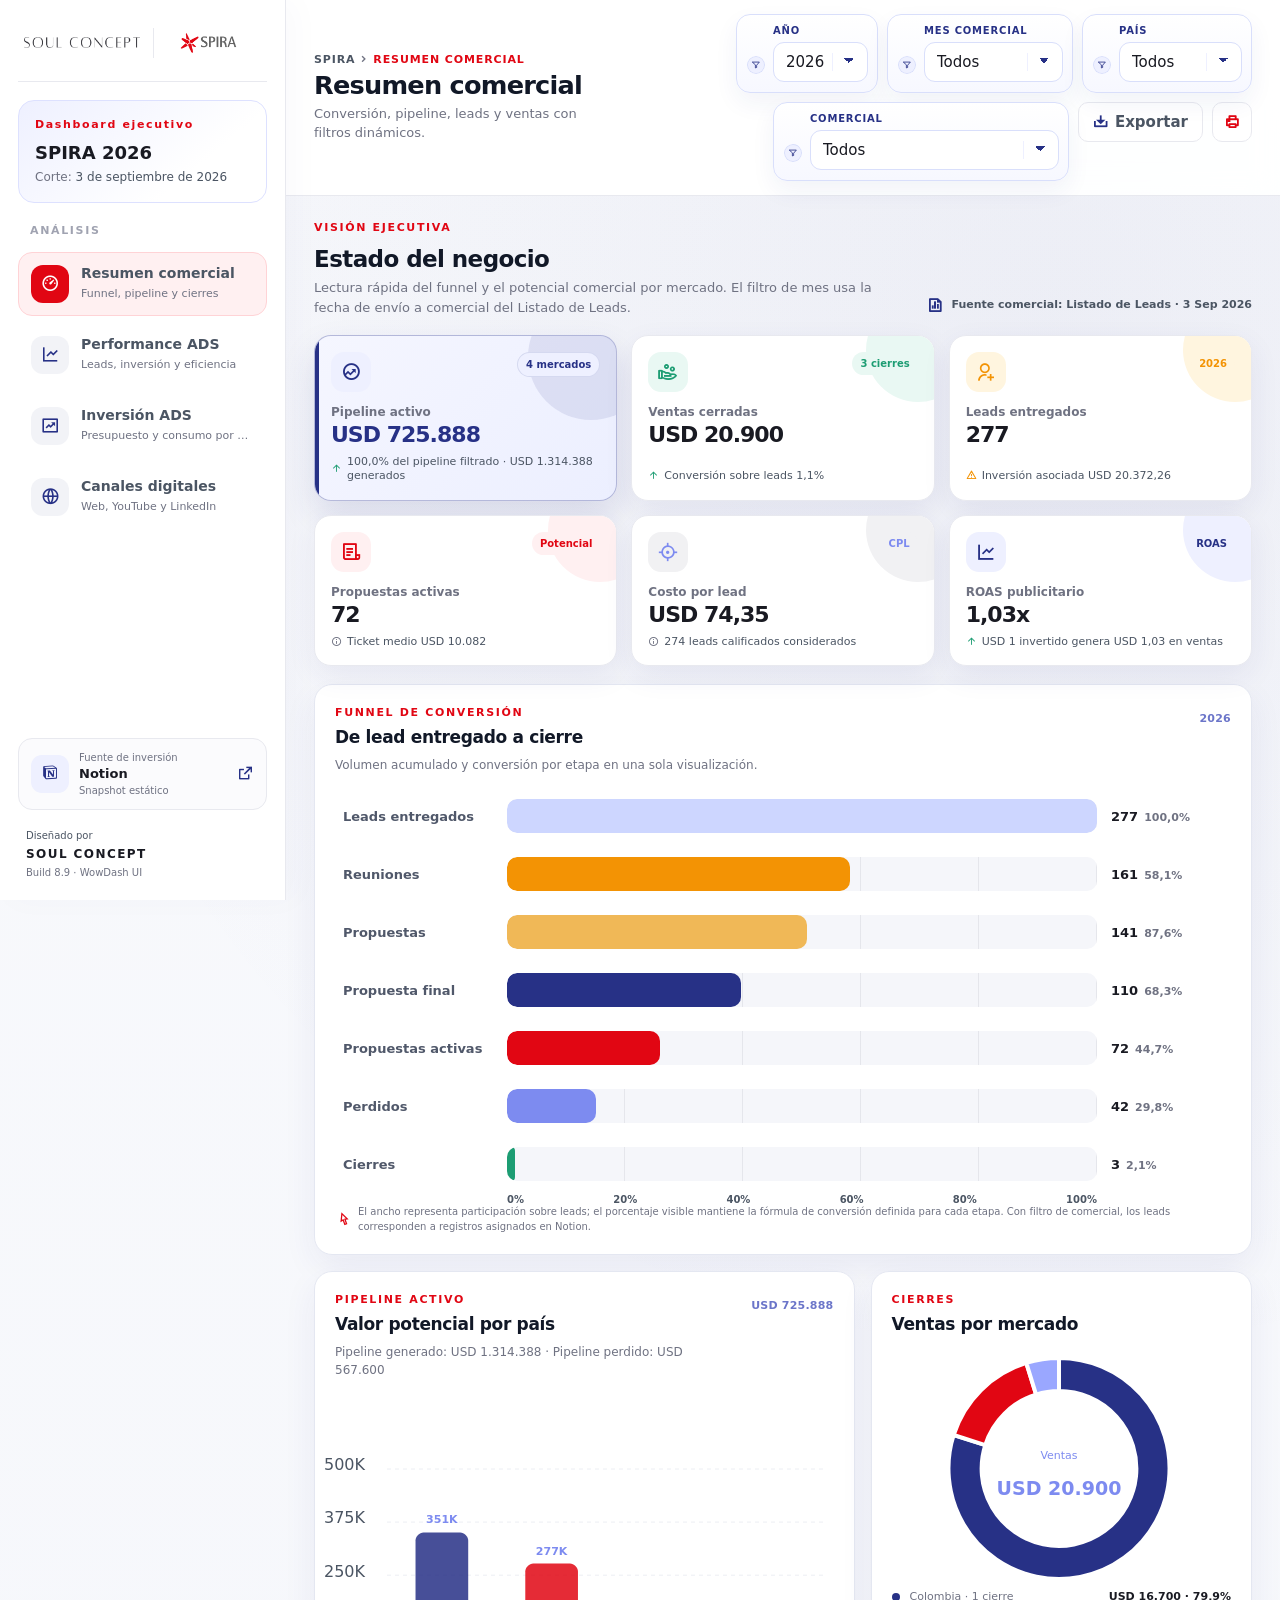
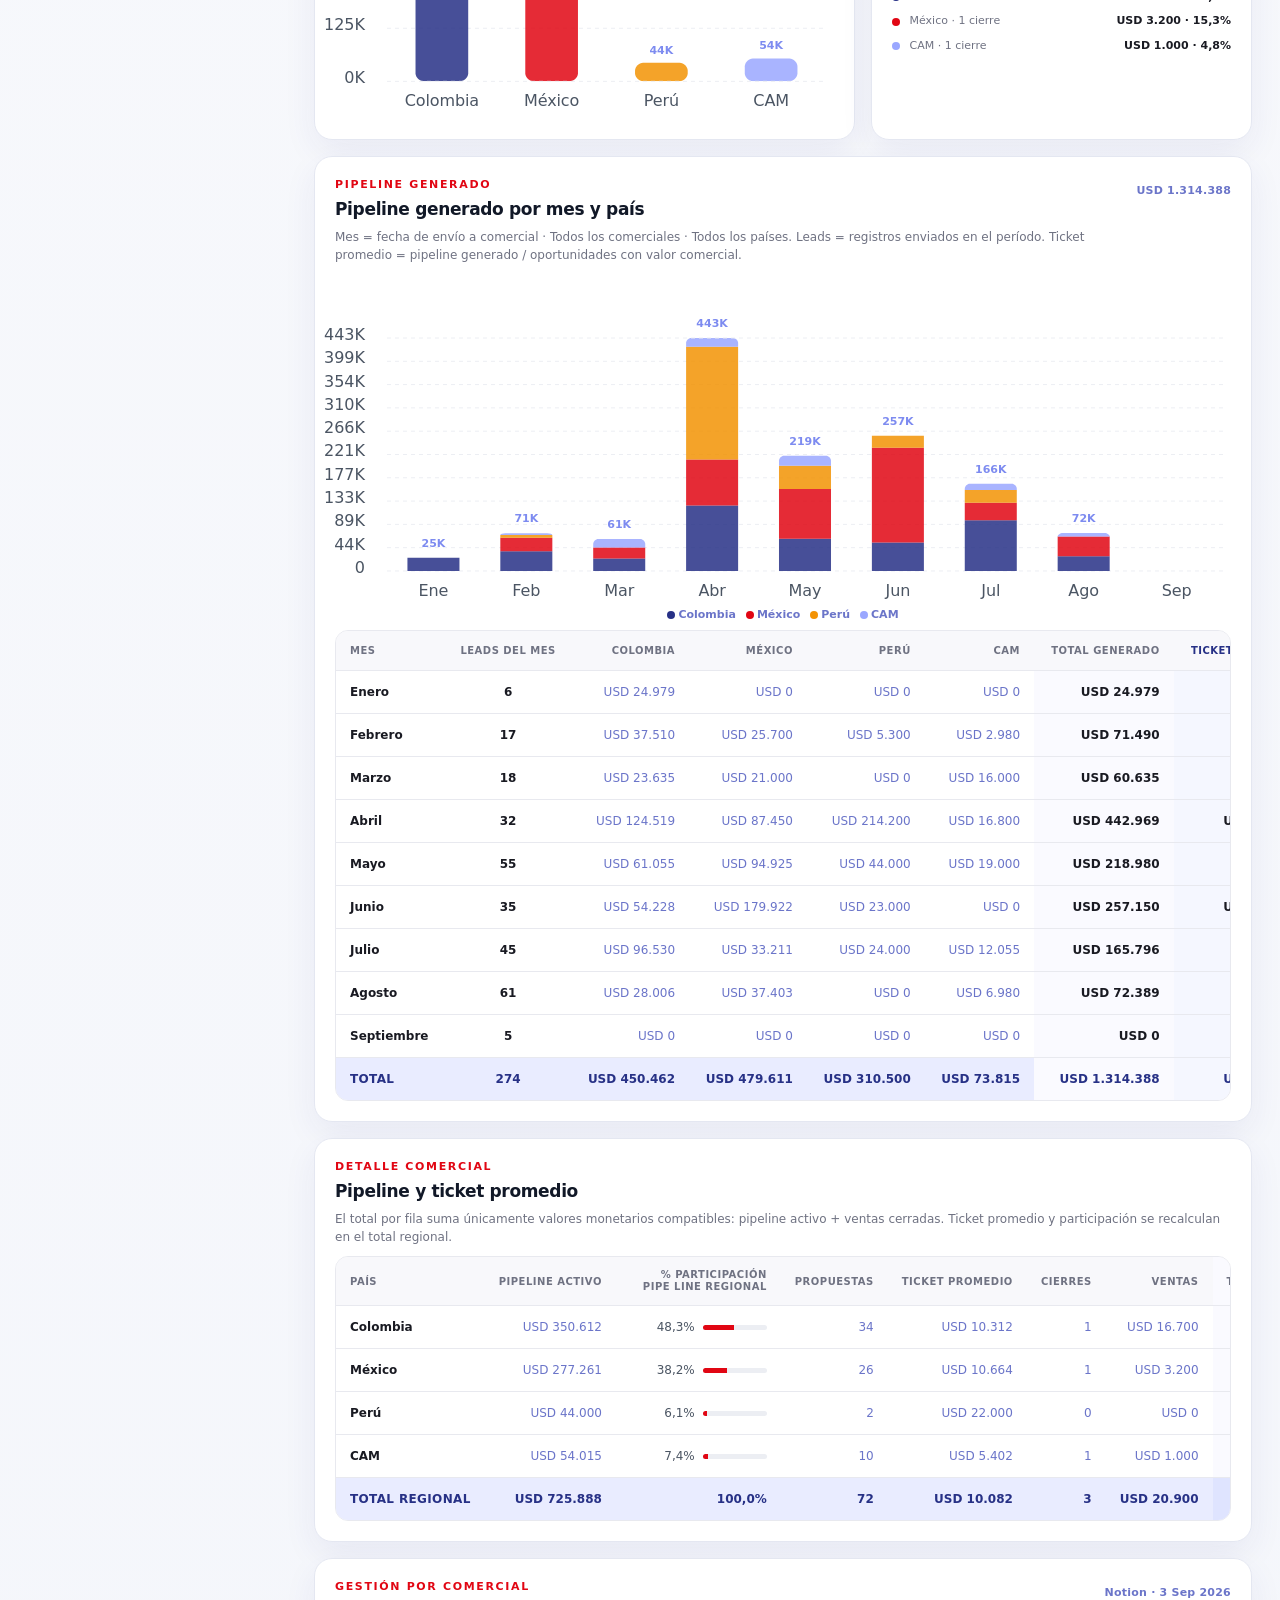
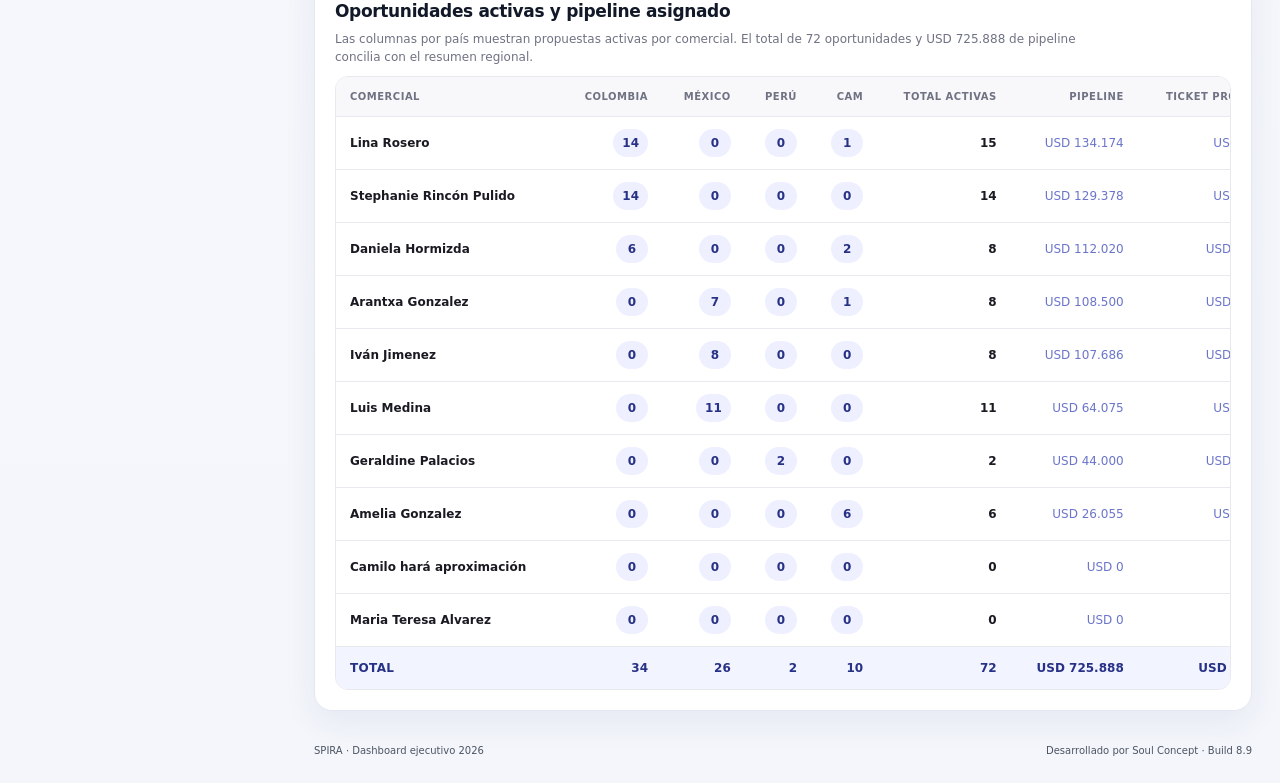
==== commit 04f0731d: "Add files via upload" ====
--- a/index.html
+++ b/index.html
@@ -29,7 +29,7 @@
       <div class="client-card">
         <span class="client-card-label">Dashboard ejecutivo</span>
         <strong>SPIRA 2026</strong>
-        <small>Corte: 26 de agosto de 2026</small>
+        <small>Corte: <span id="metaCutoffDate">26 de agosto de 2026</span></small>
       </div>
 
       <nav class="sidebar-nav" aria-label="Secciones del dashboard">
@@ -107,7 +107,7 @@
         <section class="view-section active" id="overviewView" data-view-panel="overview">
           <div class="section-intro">
             <div><span class="section-kicker">VISIÓN EJECUTIVA</span><h2>Estado del negocio</h2><p>Lectura rápida del funnel y el potencial comercial por mercado. El filtro de mes usa la fecha de envío a comercial del Listado de Leads.</p></div>
-            <div class="source-chip"><i class="ri-file-chart-line"></i><span>Fuente comercial: Listado de Leads · 26 Ago 2026</span></div>
+            <div class="source-chip"><i class="ri-file-chart-line"></i><span>Fuente comercial: Listado de Leads · <span id="overviewSourceDate">26 Ago 2026</span></span></div>
           </div>
           <div class="metric-grid" id="overviewMetrics"></div>
           <div class="dashboard-grid">
@@ -143,7 +143,7 @@
               <div class="responsive-table pipeline-detail-wrap"><table><thead><tr><th>País</th><th>Pipeline activo</th><th>% participación Pipe Line regional</th><th>Propuestas</th><th>Ticket promedio</th><th>Cierres</th><th>Ventas</th><th>Total valor comercial</th></tr></thead><tbody id="pipelineTable"></tbody><tfoot id="pipelineTableFoot"></tfoot></table></div>
             </article>
             <article class="panel span-12">
-              <div class="panel-header"><div><span class="panel-kicker">GESTIÓN POR COMERCIAL</span><h3>Oportunidades activas y pipeline asignado</h3><p class="panel-support" id="commercialBreakdownNote">Las columnas por país muestran propuestas activas por comercial. El total regional concilia directamente con el pipeline activo.</p></div><span class="panel-badge">Notion · 26 Ago</span></div>
+              <div class="panel-header"><div><span class="panel-kicker">GESTIÓN POR COMERCIAL</span><h3>Oportunidades activas y pipeline asignado</h3><p class="panel-support" id="commercialBreakdownNote">Las columnas por país muestran propuestas activas por comercial. El total regional concilia directamente con el pipeline activo.</p></div><span class="panel-badge" id="commercialBreakdownBadge">Notion · 26 Ago</span></div>
               <div class="responsive-table commercial-breakdown-wrap"><table><thead><tr><th>Comercial</th><th>Colombia</th><th>México</th><th>Perú</th><th>CAM</th><th>Total activas</th><th>Pipeline</th><th>Ticket promedio</th><th>Cierres</th><th>Ventas</th></tr></thead><tbody id="commercialBreakdownTable"><tr><td colspan="10">Cargando datos comerciales actualizados…</td></tr></tbody><tfoot id="commercialBreakdownFoot"></tfoot></table></div>
             </article>
           </div>
@@ -152,7 +152,7 @@
         <section class="view-section" id="adsView" data-view-panel="ads" hidden>
           <div class="section-intro">
             <div><span class="section-kicker">GENERACIÓN DE DEMANDA</span><h2>Performance de campañas</h2><p>Comportamiento mensual de leads, inversión y eficiencia. El filtro de mes aplica al mismo período en leads e inversión.</p></div>
-            <div class="source-chip"><i class="ri-database-2-line"></i><span>Inversión: Notion · Leads: Tabla de control Leads # · 26 Ago</span></div>
+            <div class="source-chip"><i class="ri-database-2-line"></i><span id="adsSourceChip">Inversión: Notion · Leads: Listado de Leads entregados · 26 Ago</span></div>
           </div>
           <div class="metric-grid" id="adsMetrics"></div>
           <div class="dashboard-grid">
@@ -215,7 +215,7 @@
             <article class="panel span-12">
               <div class="panel-header stack-mobile"><div><span class="panel-kicker">HISTÓRICO NOTION</span><h3>Detalle mensual consolidado</h3></div><div class="table-tools"><button id="investmentCsvButton" class="small-action" type="button"><i class="ri-file-excel-2-line"></i>CSV</button></div></div>
               <div class="responsive-table"><table><thead><tr><th>Mes</th><th>Presupuesto</th><th>LinkedIn</th><th>Google</th><th>Total invertido</th><th>Consumo</th><th>Saldo</th><th>Leads</th></tr></thead><tbody id="investmentTable"></tbody><tfoot id="investmentTableFoot"></tfoot></table></div>
-              <p class="data-footnote">Fuente exclusiva de esta sección: bases consolidadas y por país de Notion. Snapshot: 26 de agosto de 2026. Las bases por país pueden presentar diferencias de conciliación frente al consolidado por plataforma; se conservan los valores fuente.</p>
+              <p class="data-footnote">Fuente exclusiva de esta sección: bases consolidadas y por país de Notion. Snapshot: <span id="investmentSnapshotDate">26 de agosto de 2026</span>. Las bases por país pueden presentar diferencias de conciliación frente al consolidado por plataforma; se conservan los valores fuente.</p>
             </article>
           </div>
         </section>
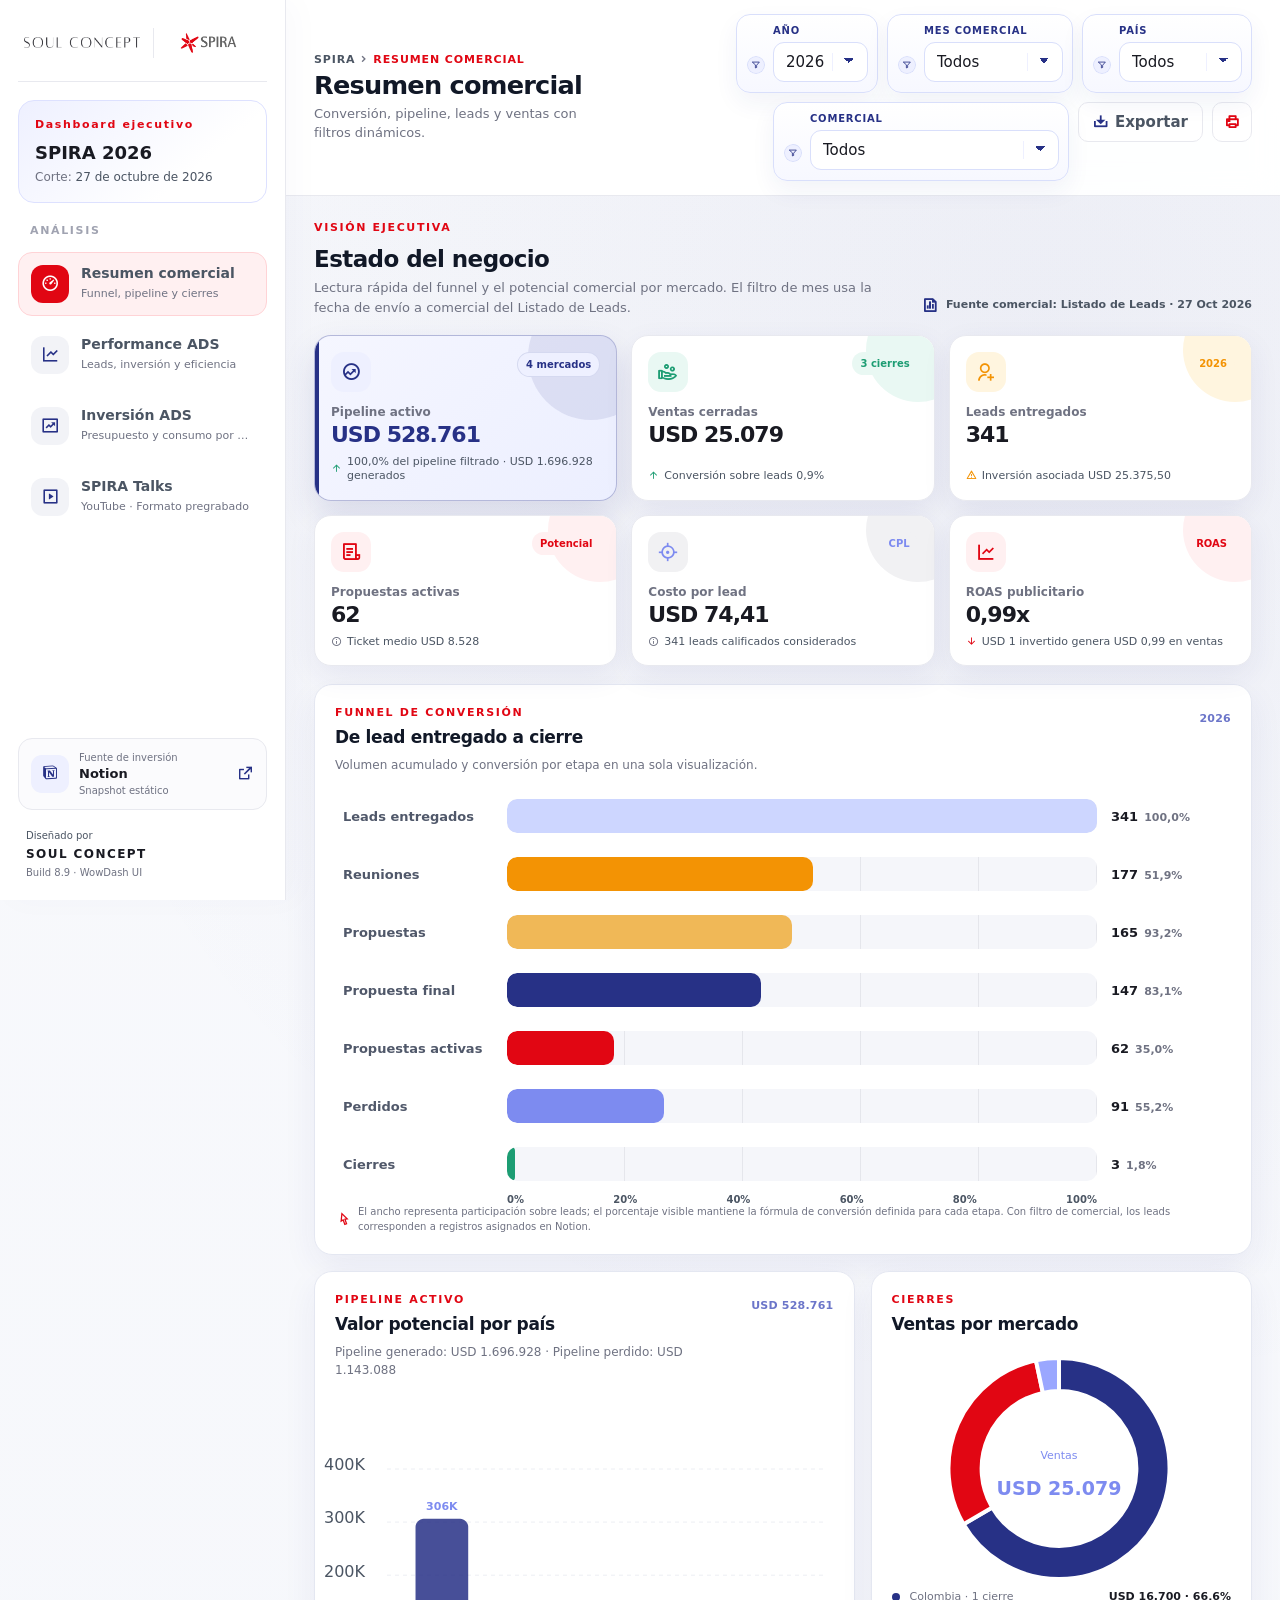
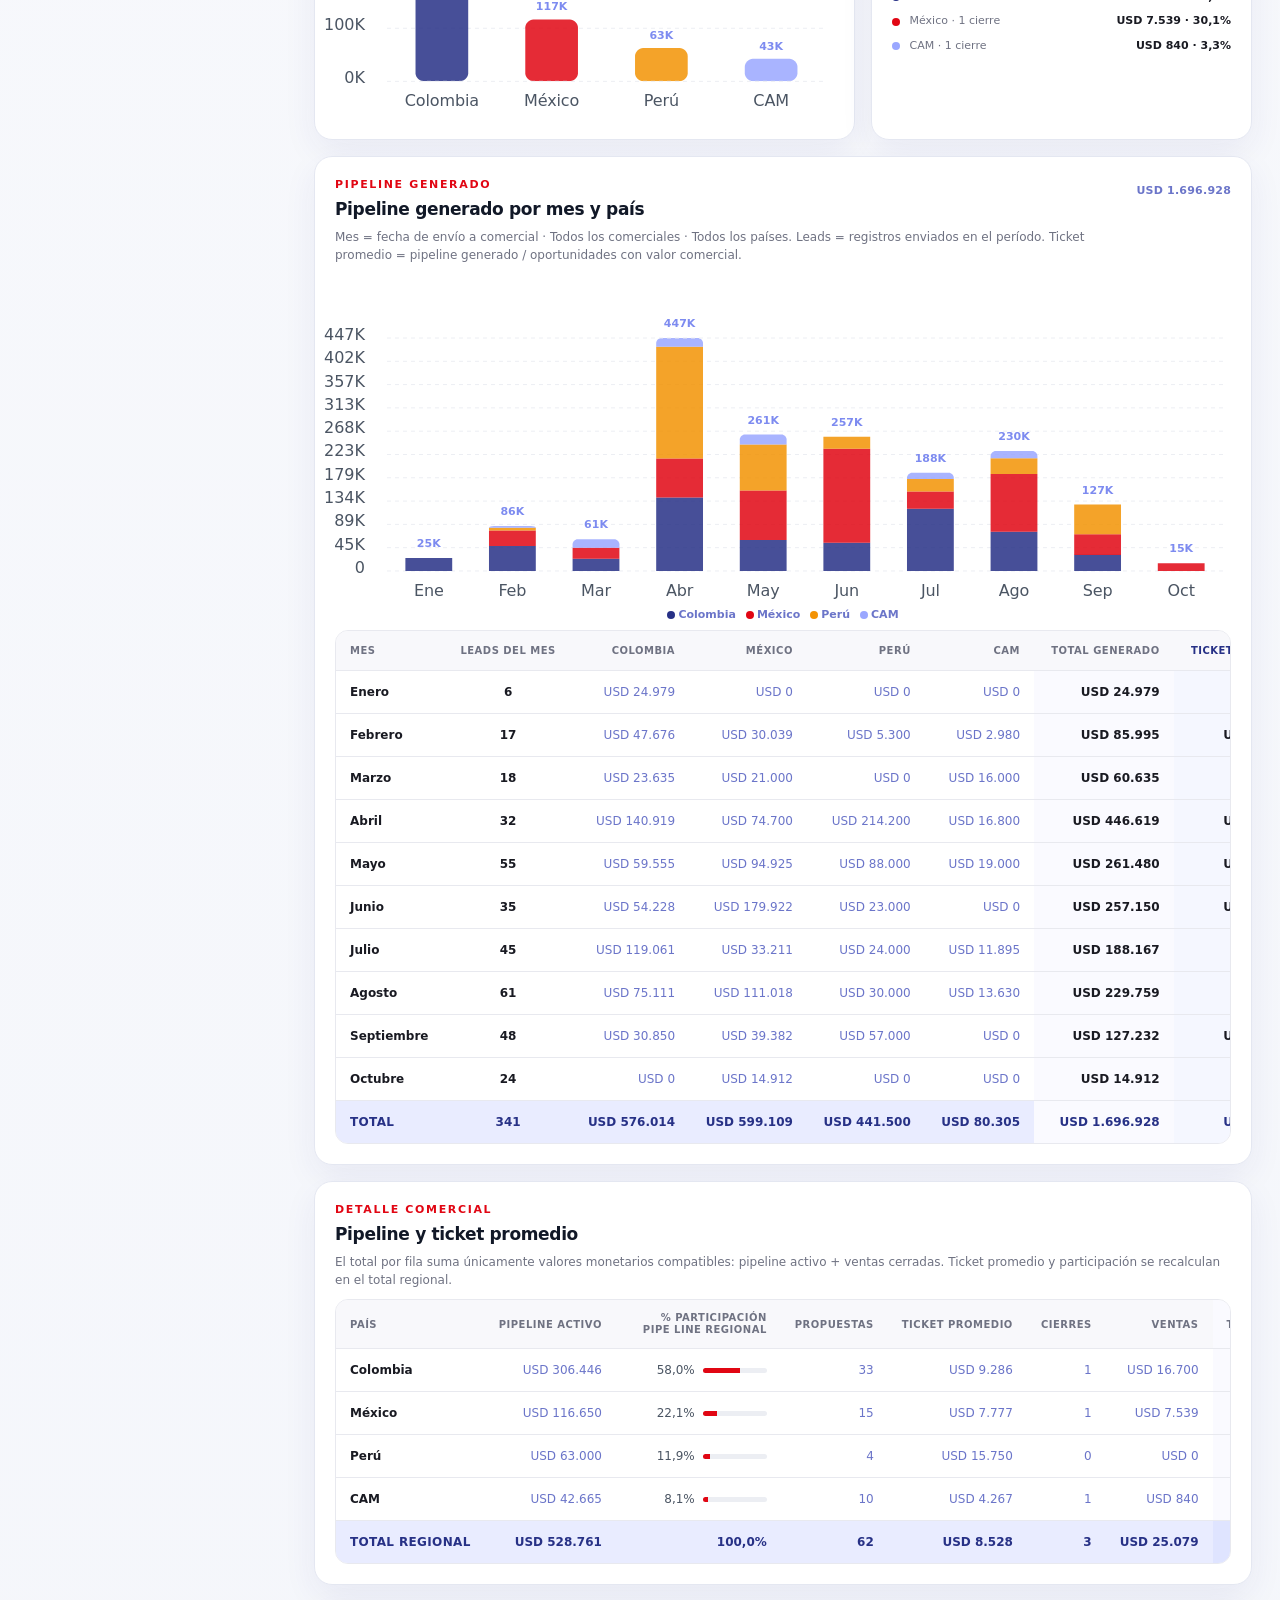
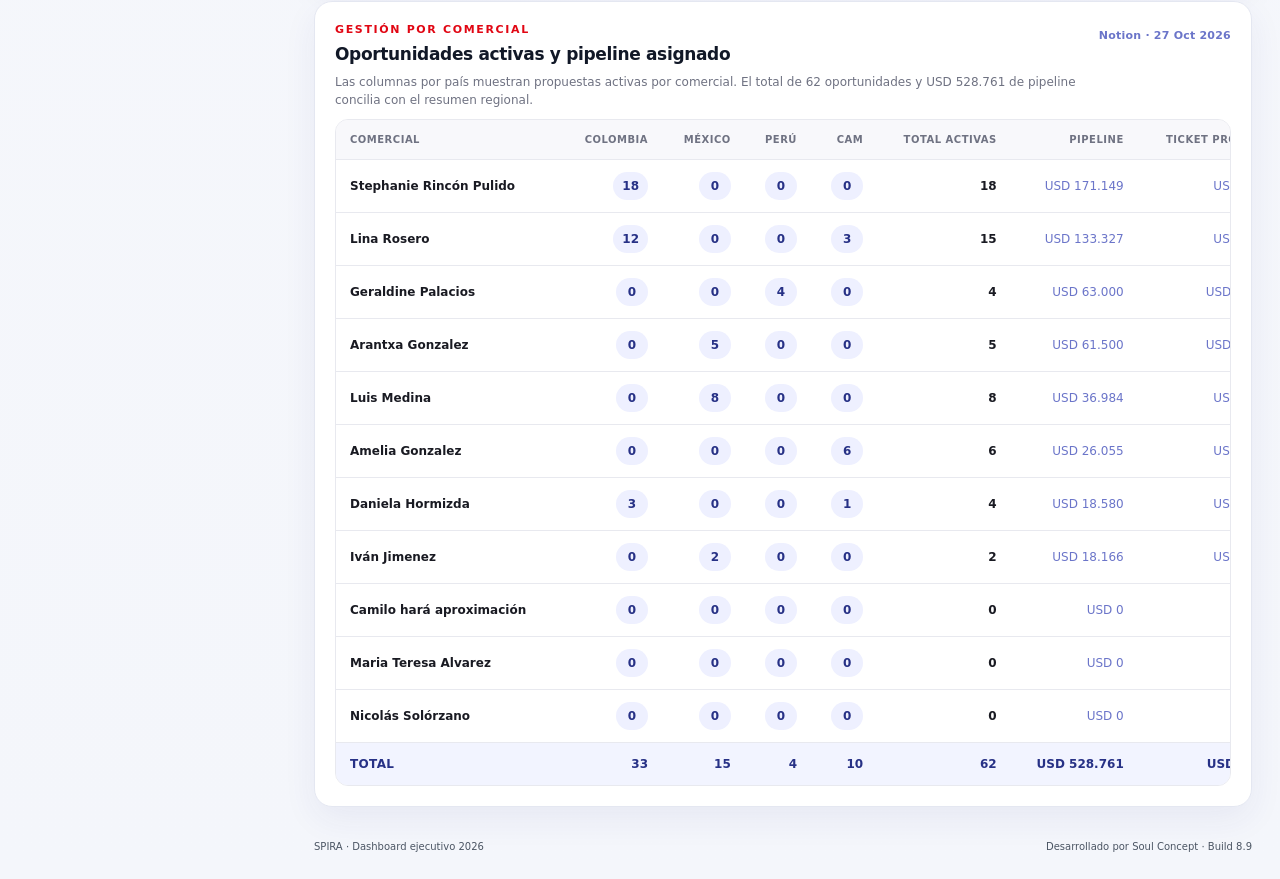
==== commit 1ae27c89: "Añade módulo SPIRA Talks y extracción oficial de YouTube" ====
--- a/index.html
+++ b/index.html
@@ -47,8 +47,8 @@
           <span><strong>Inversión ADS</strong><small>Presupuesto y consumo por país</small></span>
         </button>
         <button class="nav-link" type="button" data-view="digital">
-          <span class="nav-link-icon"><i class="ri-global-line"></i></span>
-          <span><strong>Canales digitales</strong><small>Web, YouTube y LinkedIn</small></span>
+          <span class="nav-link-icon"><i class="ri-video-line"></i></span>
+          <span><strong>SPIRA Talks</strong><small>YouTube · Formato pregrabado</small></span>
         </button>
       </nav>
 
@@ -222,7 +222,7 @@
 
         <section class="view-section" id="digitalView" data-view-panel="digital" hidden>
           <div class="section-intro">
-            <div><span class="section-kicker">ECOSISTEMA DIGITAL</span><h2>Resultados de canales digitales</h2><p>Evolución de Web, YouTube y LinkedIn desde la línea base hasta la gestión actual.</p></div>
+            <div><span class="section-kicker">ECOSISTEMA DIGITAL</span><h2>Resultados de canales digitales</h2><p>Evolución de YouTube · Formato pregrabado desde la línea base hasta la gestión actual.</p></div>
             <div class="source-chip"><i class="ri-bar-chart-grouped-line"></i><span>Fuentes: GA4 · YouTube Analytics · LinkedIn Analytics</span></div>
           </div>
 
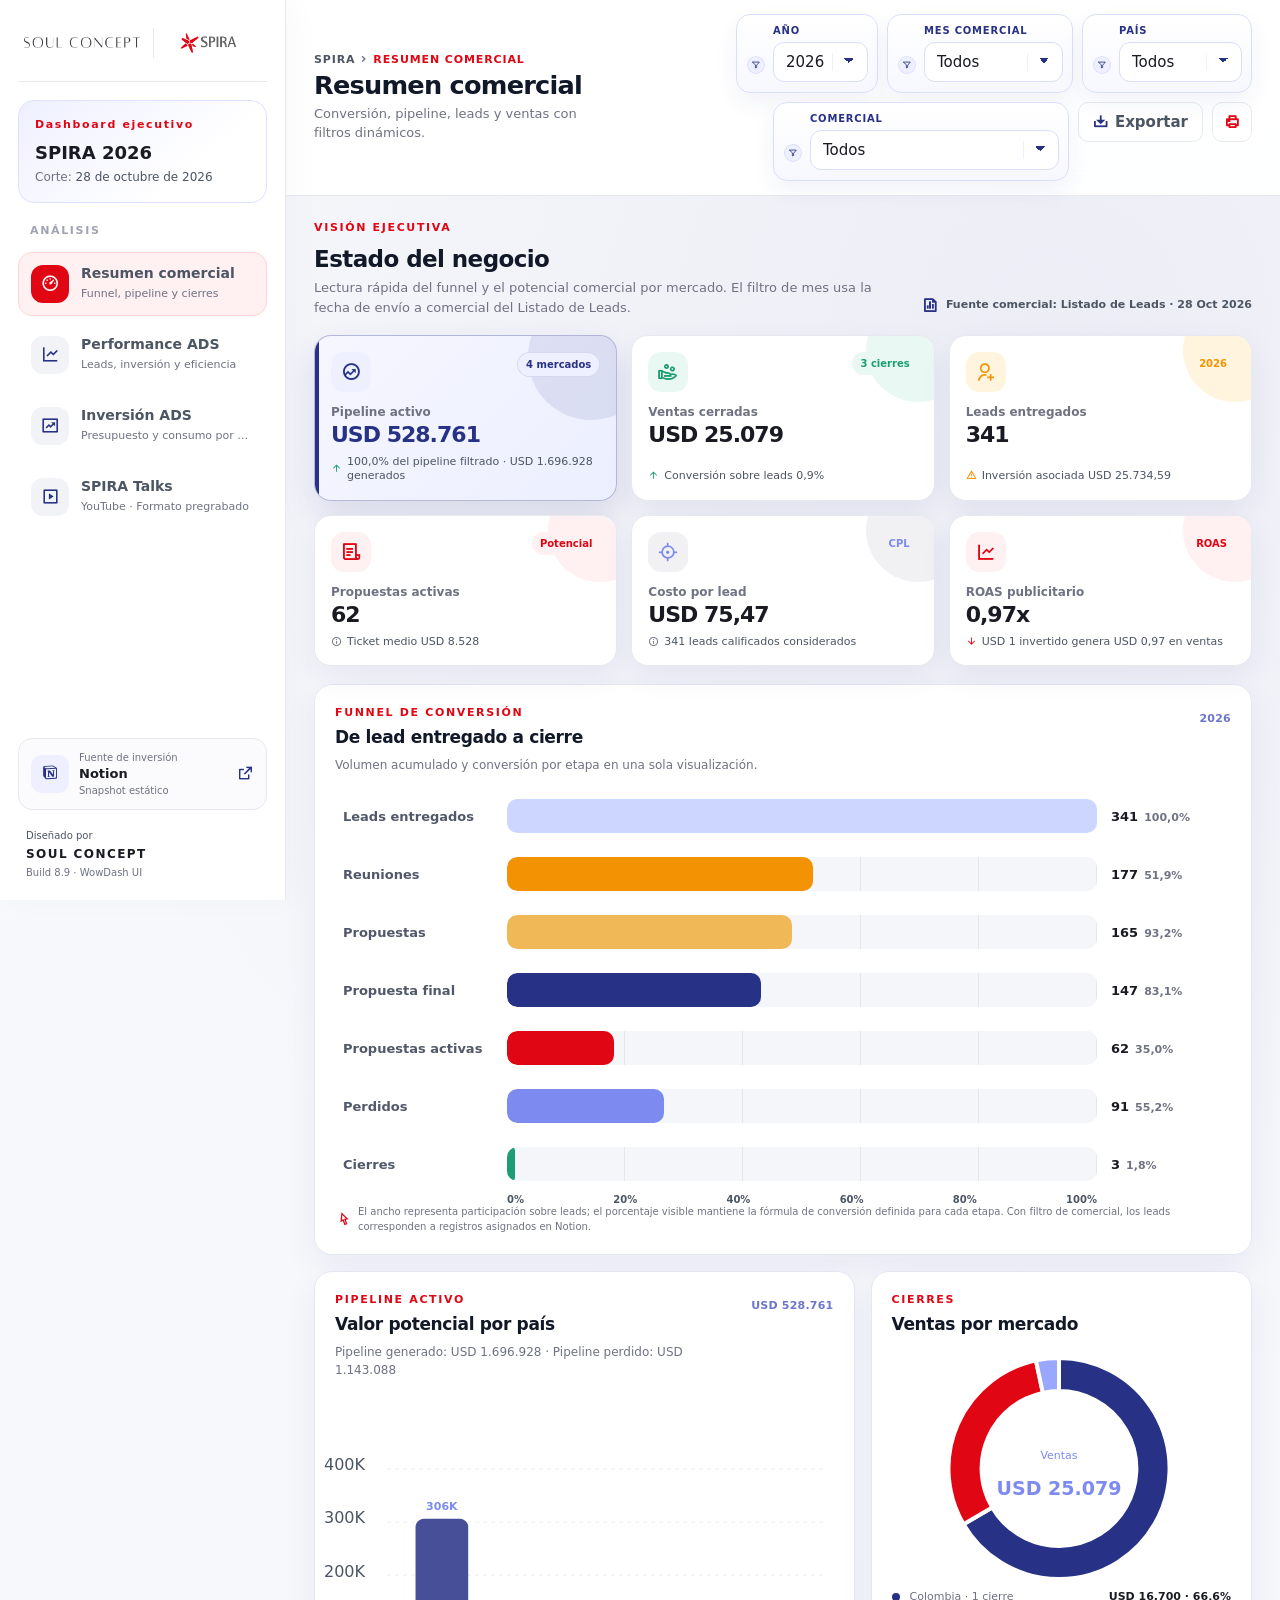
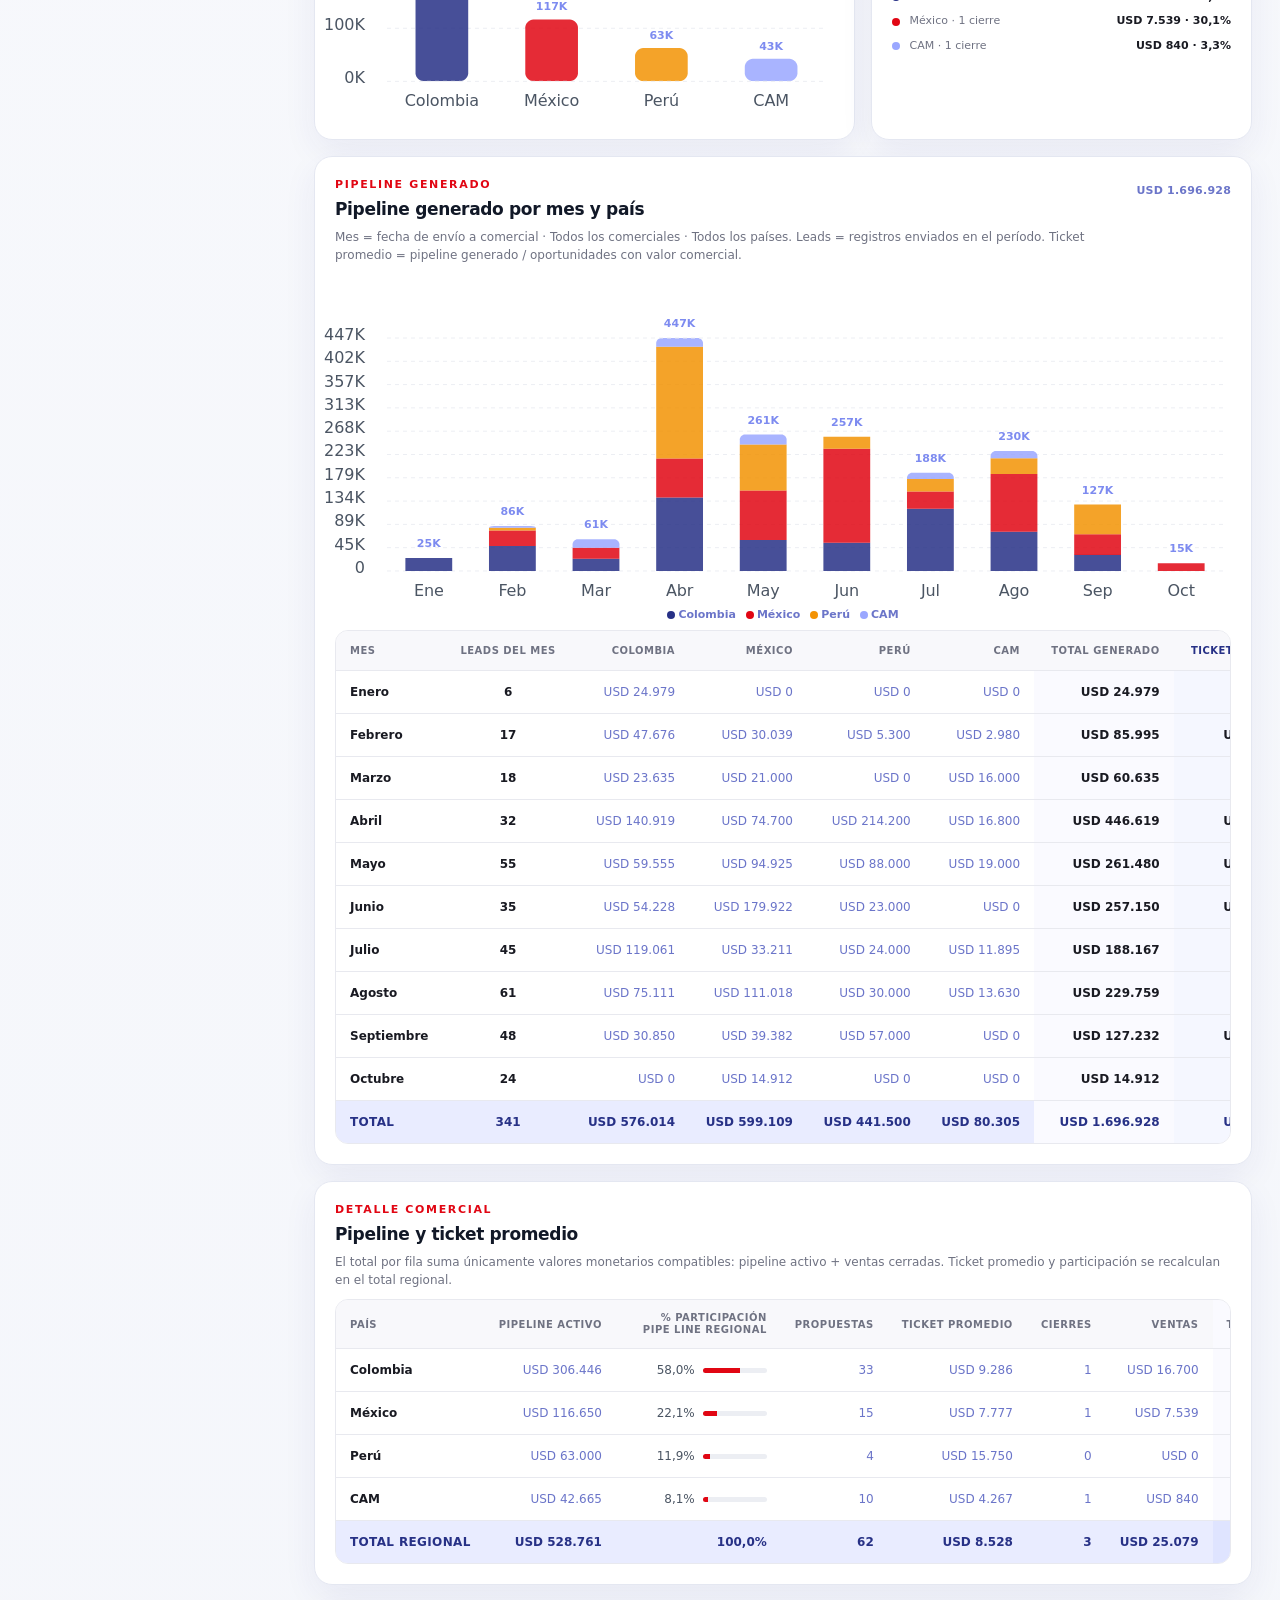
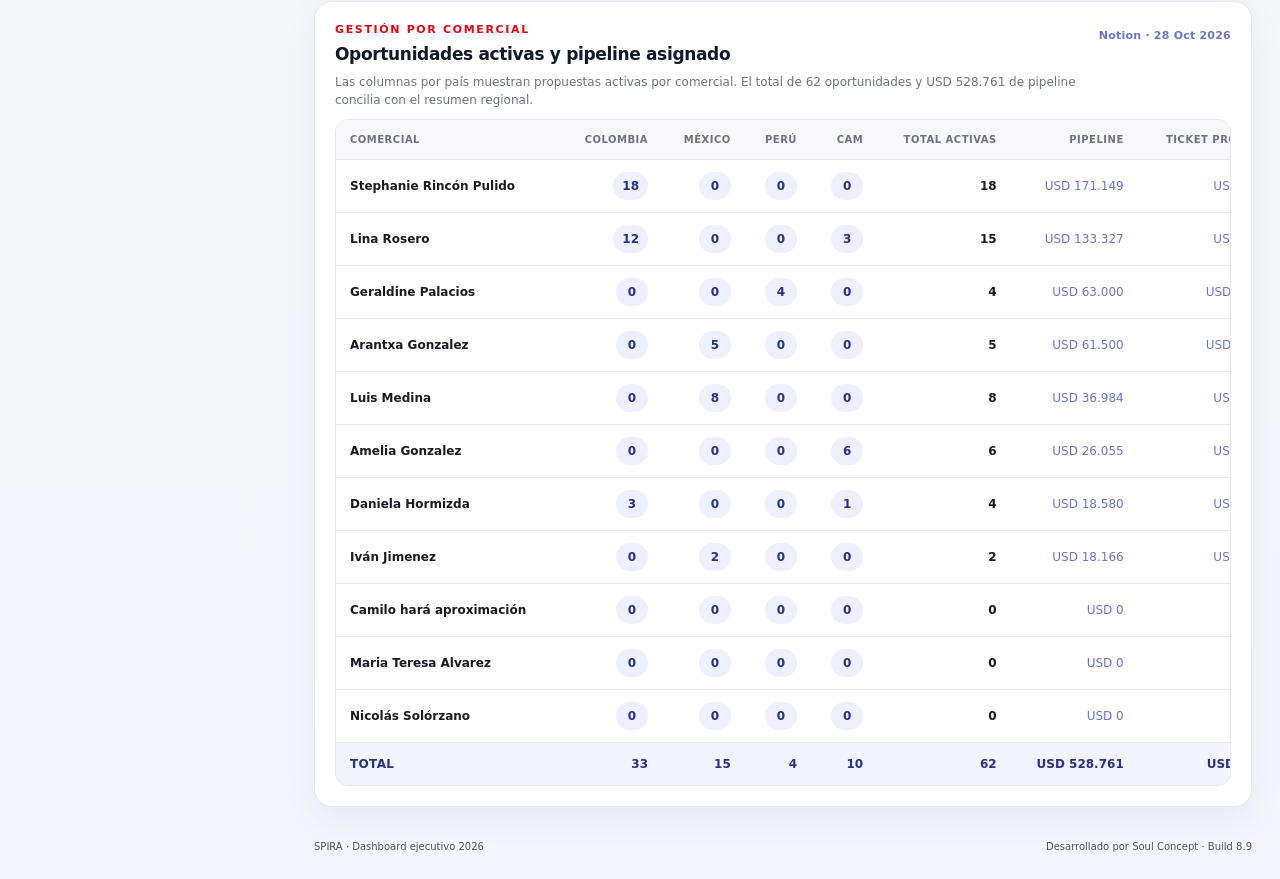
==== commit ae2a4e12: "Valida la extracción real de SPIRA Talks" ====
--- a/index.html
+++ b/index.html
@@ -315,6 +315,6 @@
   <script src="assets/js/lib/apexcharts.min.js"></script>
   <script src="assets/js/data.js?v=8.9.0"></script>
   <script src="assets/js/digital-data.js?v=8.9.0"></script>
-  <script src="assets/js/dashboard.js?v=8.9.0"></script>
+  <script src="assets/js/dashboard.js?v=20261028"></script>
 </body>
 </html>
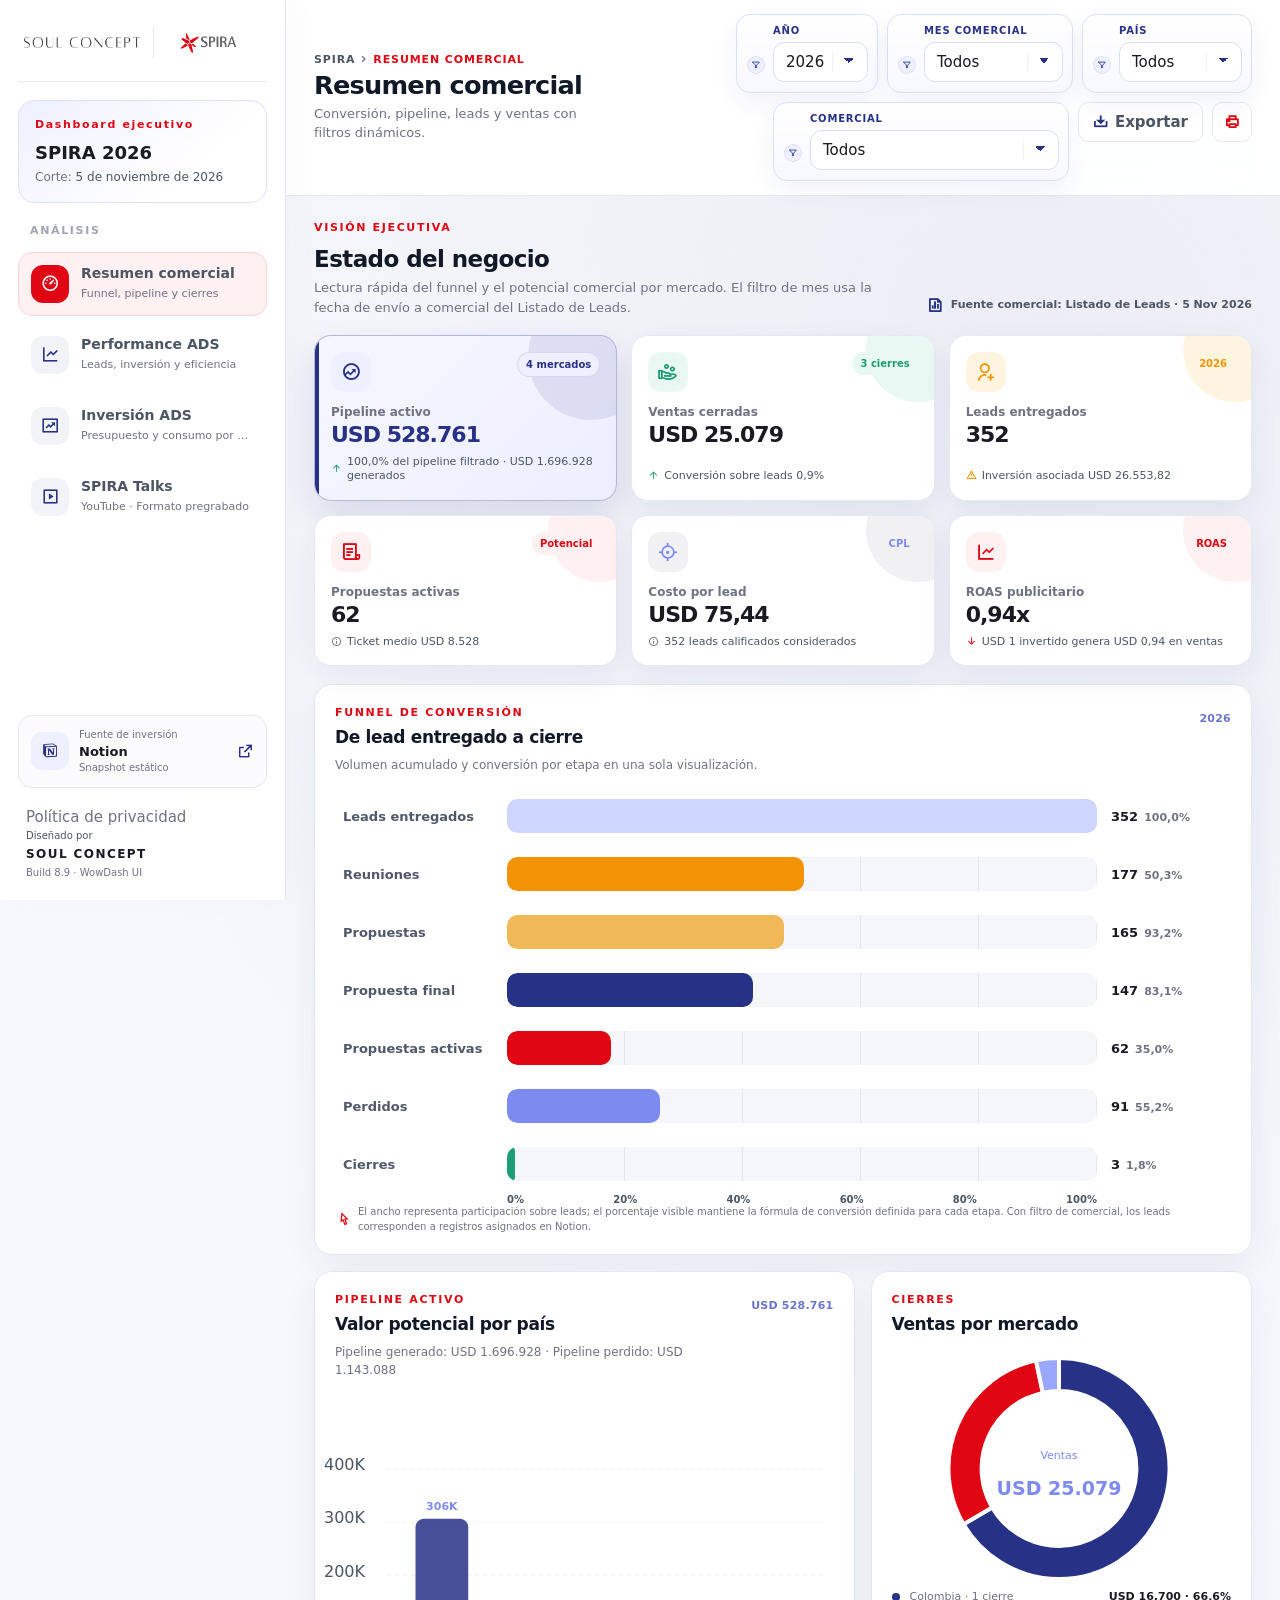
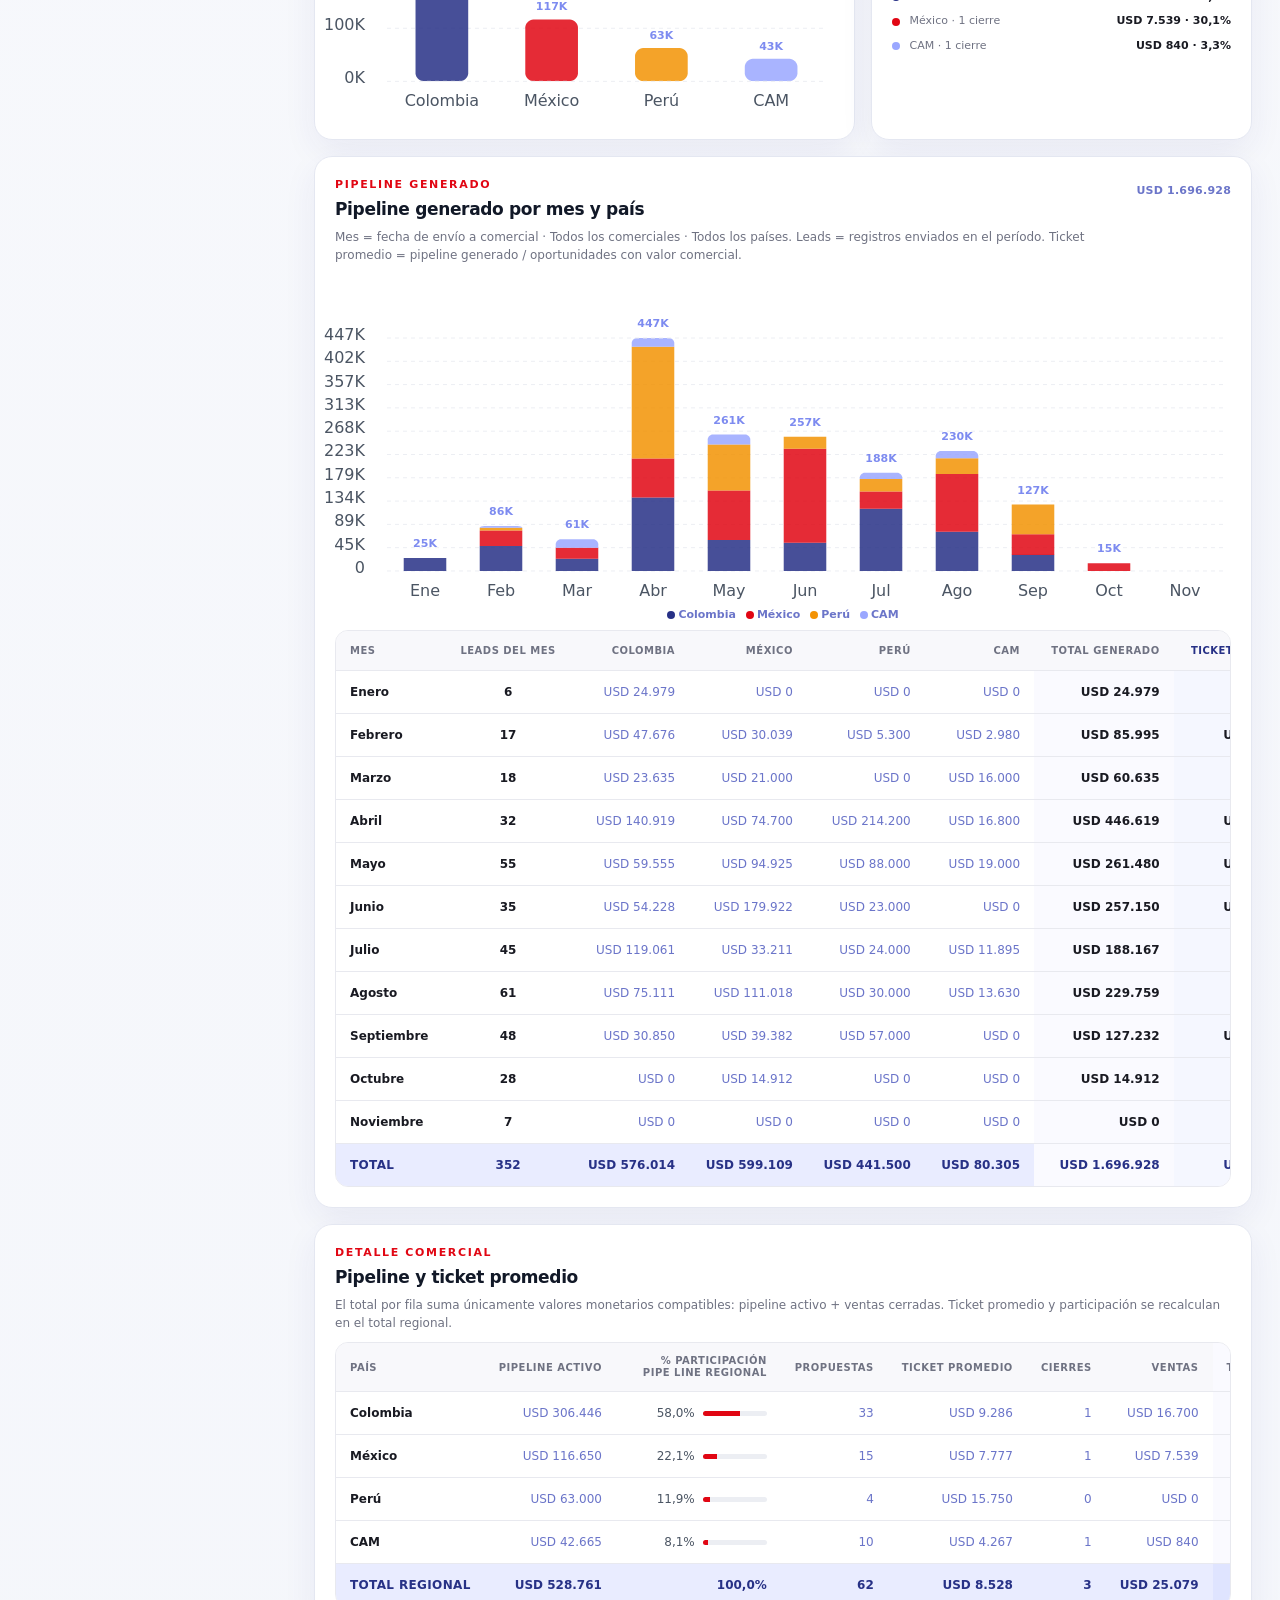
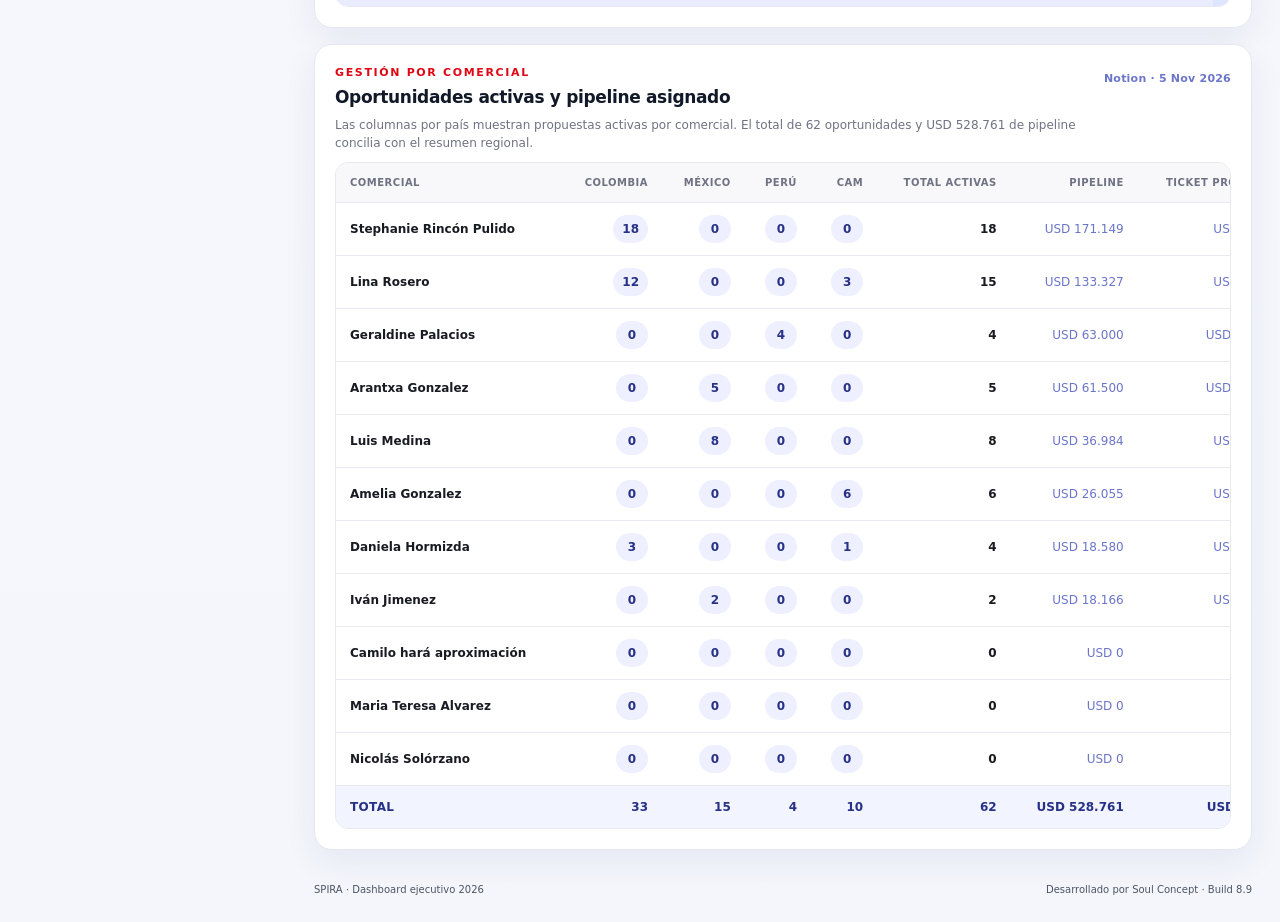
==== commit b24a86b9: "Añade política de privacidad de SPIRA Dashboard" ====
--- a/index.html
+++ b/index.html
@@ -58,7 +58,7 @@
         <a href="https://app.notion.com/p/soulcreative/USD-Total-Inversi-n-de-Publicidad-2025-2026-36c662d9fcba8015a715d35a4a01ae49?source=copy_link" target="_blank" rel="noopener" aria-label="Abrir fuente en Notion"><i class="ri-external-link-line"></i></a>
       </div>
 
-      <div class="sidebar-footer">
+      <div class="sidebar-footer"><p><a href="privacy.html">Política de privacidad</a></p>
         <span>Diseñado por</span>
         <strong>SOUL CONCEPT</strong>
         <small>Build 8.9 · WowDash UI</small>
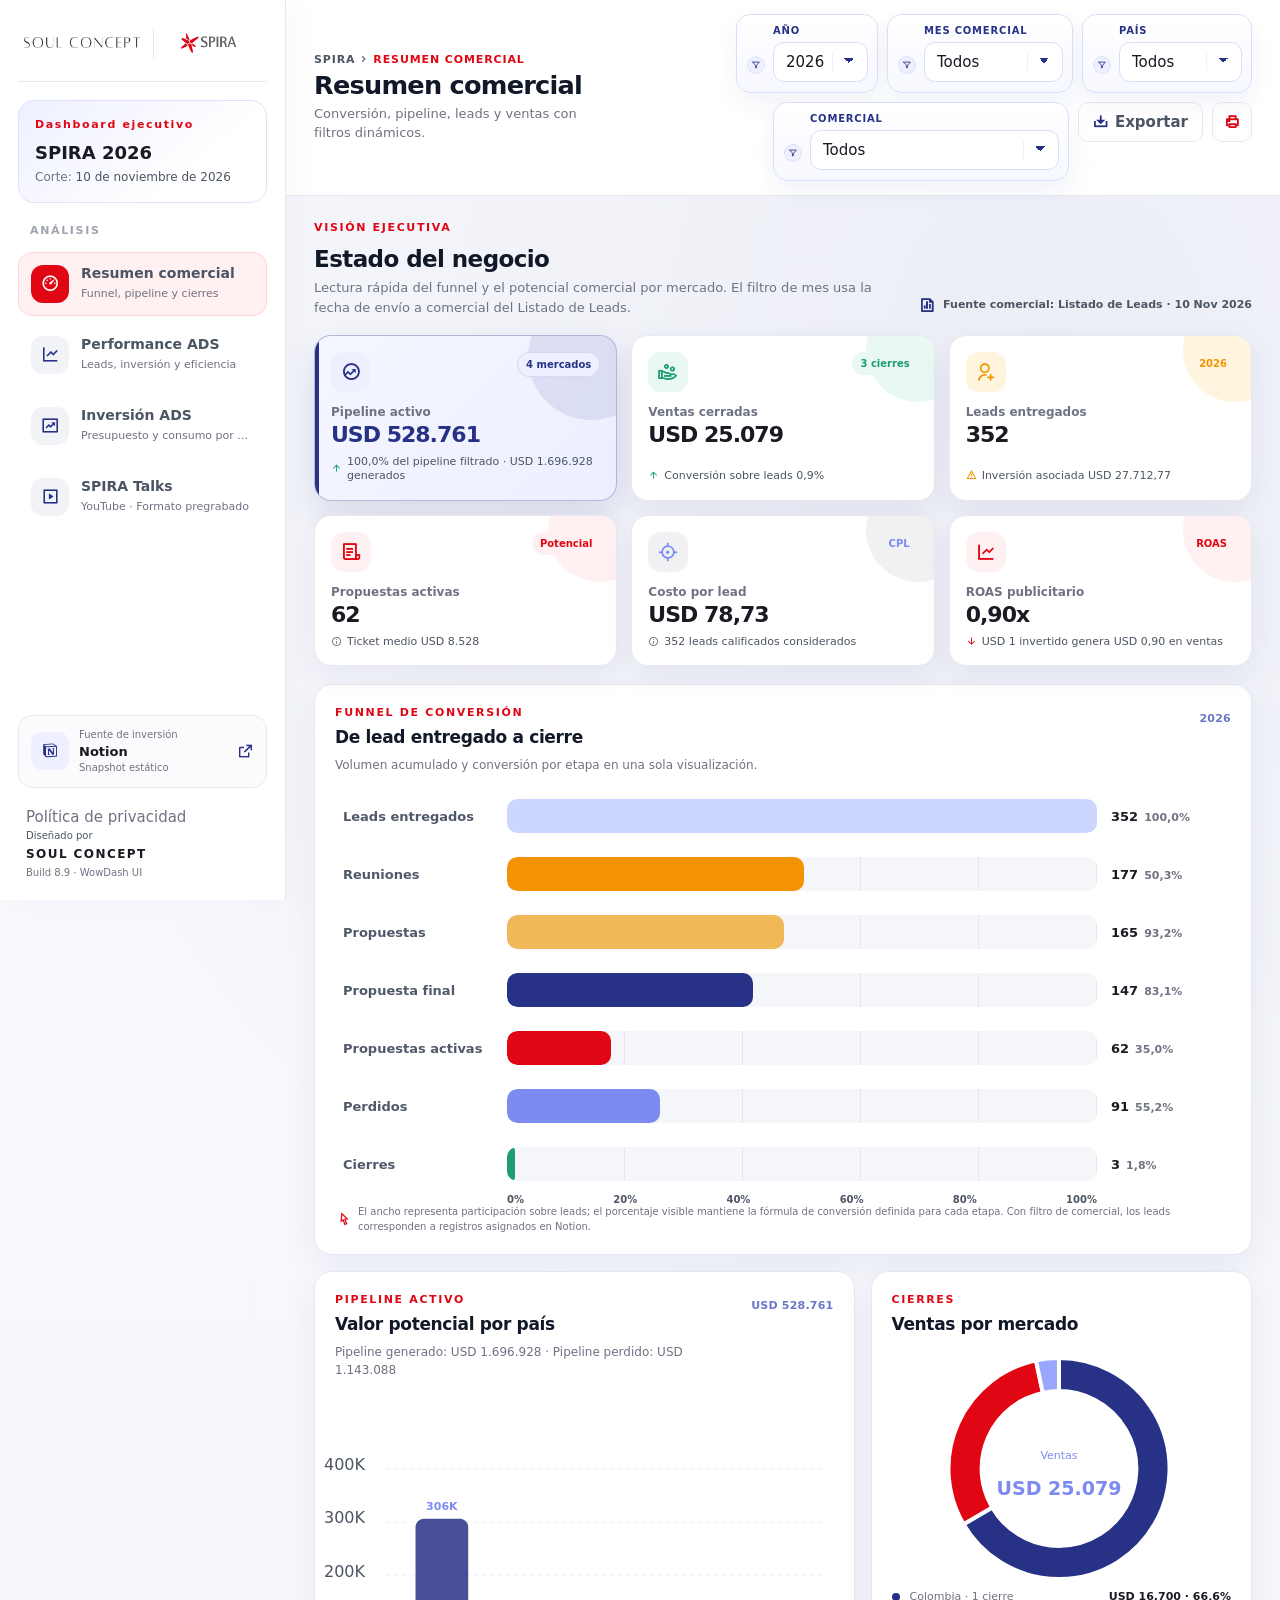
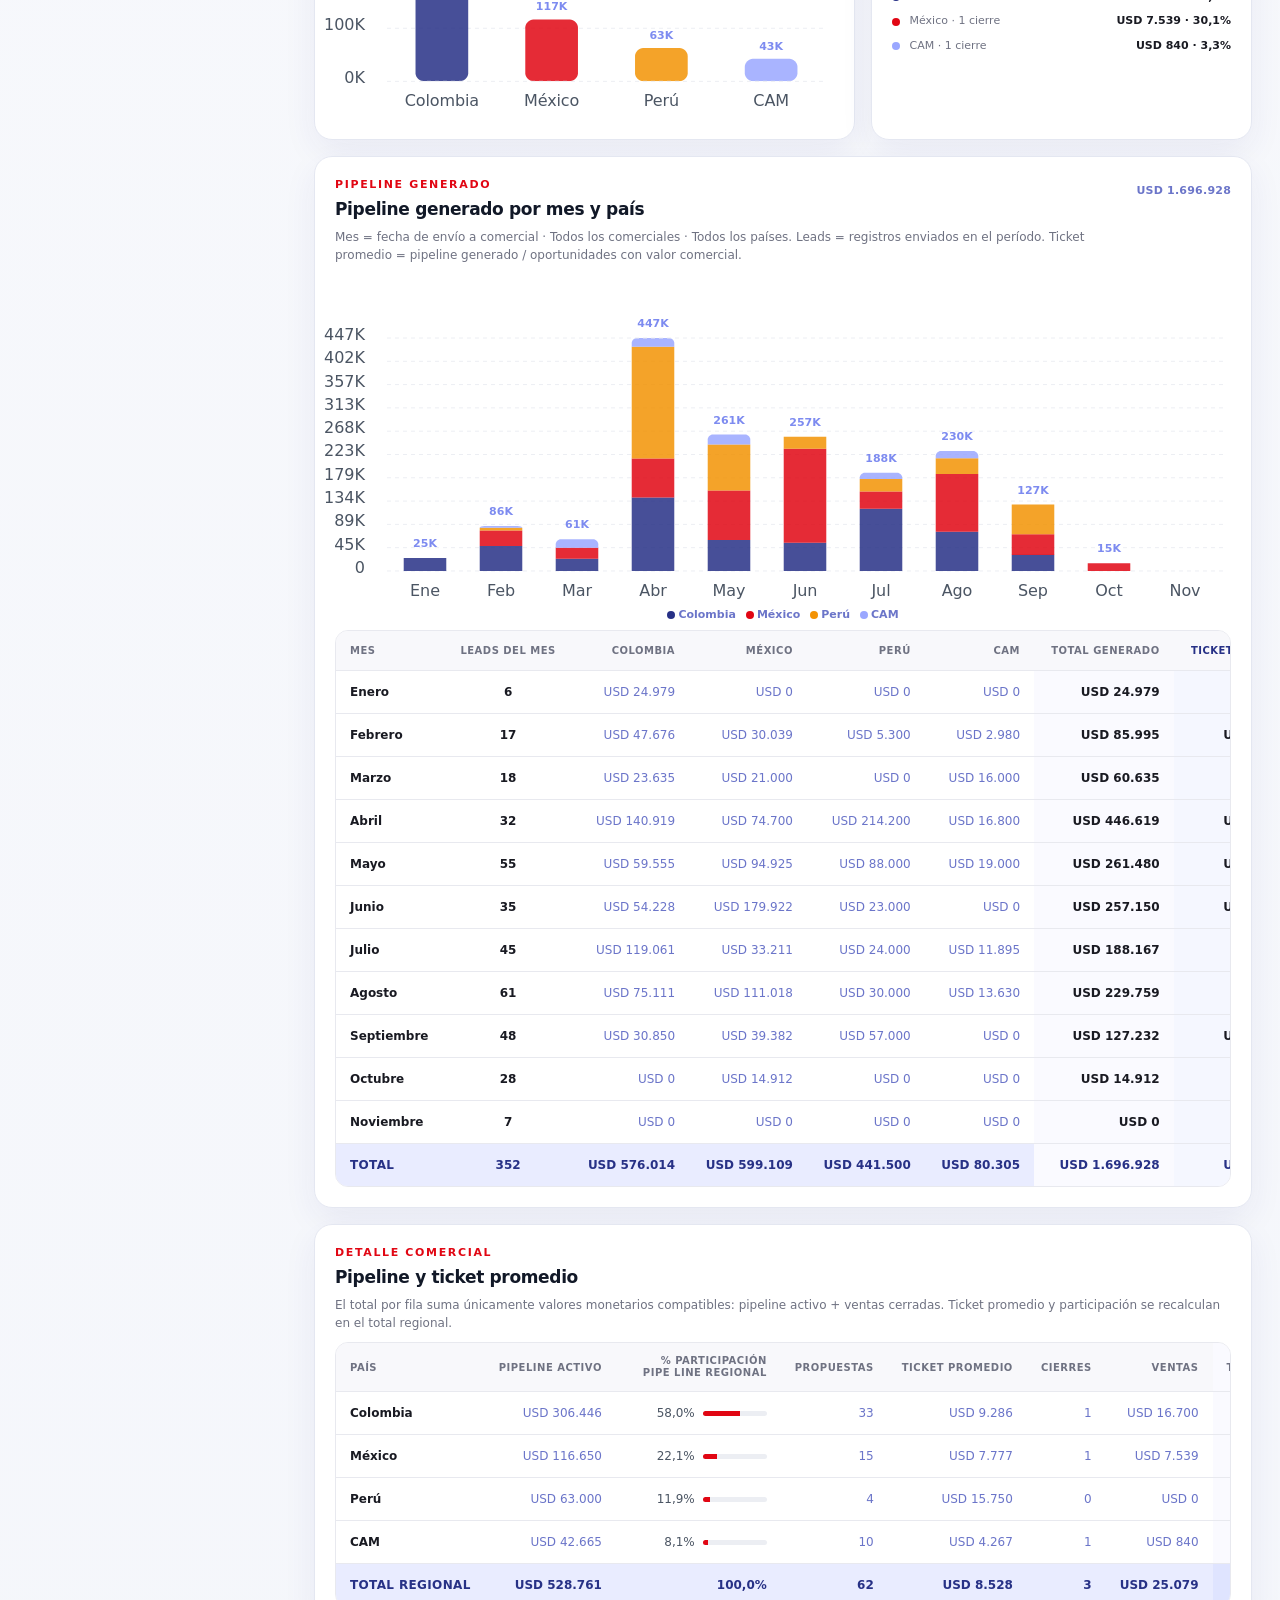
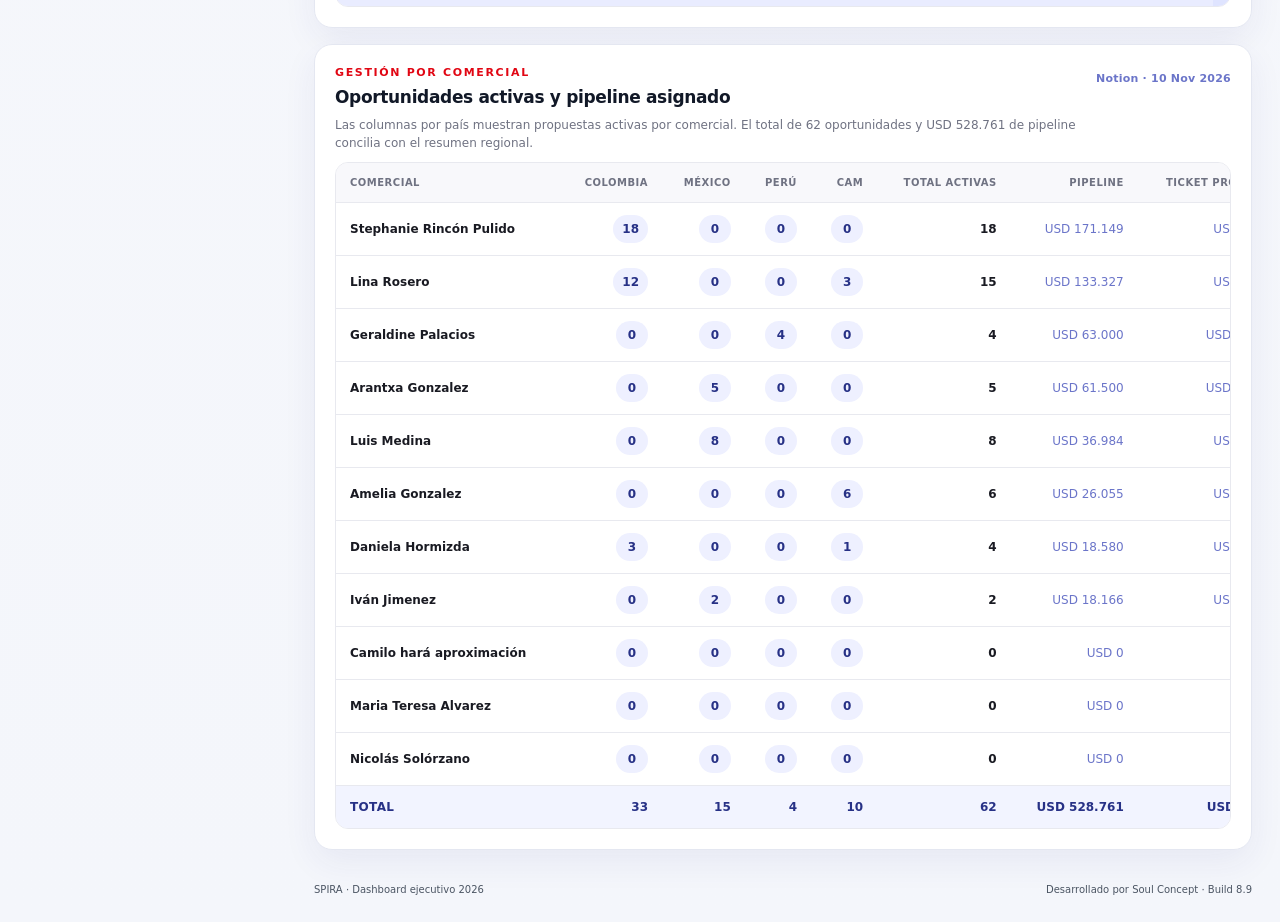
==== commit 112ee4ac: "Calcula leads mensuales de inversión desde el listado comercial" ====
--- a/index.html
+++ b/index.html
@@ -215,7 +215,7 @@
             <article class="panel span-12">
               <div class="panel-header stack-mobile"><div><span class="panel-kicker">HISTÓRICO NOTION</span><h3>Detalle mensual consolidado</h3></div><div class="table-tools"><button id="investmentCsvButton" class="small-action" type="button"><i class="ri-file-excel-2-line"></i>CSV</button></div></div>
               <div class="responsive-table"><table><thead><tr><th>Mes</th><th>Presupuesto</th><th>LinkedIn</th><th>Google</th><th>Total invertido</th><th>Consumo</th><th>Saldo</th><th>Leads</th></tr></thead><tbody id="investmentTable"></tbody><tfoot id="investmentTableFoot"></tfoot></table></div>
-              <p class="data-footnote">Fuente exclusiva de esta sección: bases consolidadas y por país de Notion. Snapshot: <span id="investmentSnapshotDate">26 de agosto de 2026</span>. Las bases por país pueden presentar diferencias de conciliación frente al consolidado por plataforma; se conservan los valores fuente.</p>
+              <p class="data-footnote">Inversión y presupuesto: bases consolidadas y por país de Notion. Leads: Listado de Leads entregados, por mes de envío a comercial y país. Snapshot: <span id="investmentSnapshotDate">26 de agosto de 2026</span>. Las bases por país pueden presentar diferencias de conciliación frente al consolidado por plataforma; se conservan los valores fuente.</p>
             </article>
           </div>
         </section>
